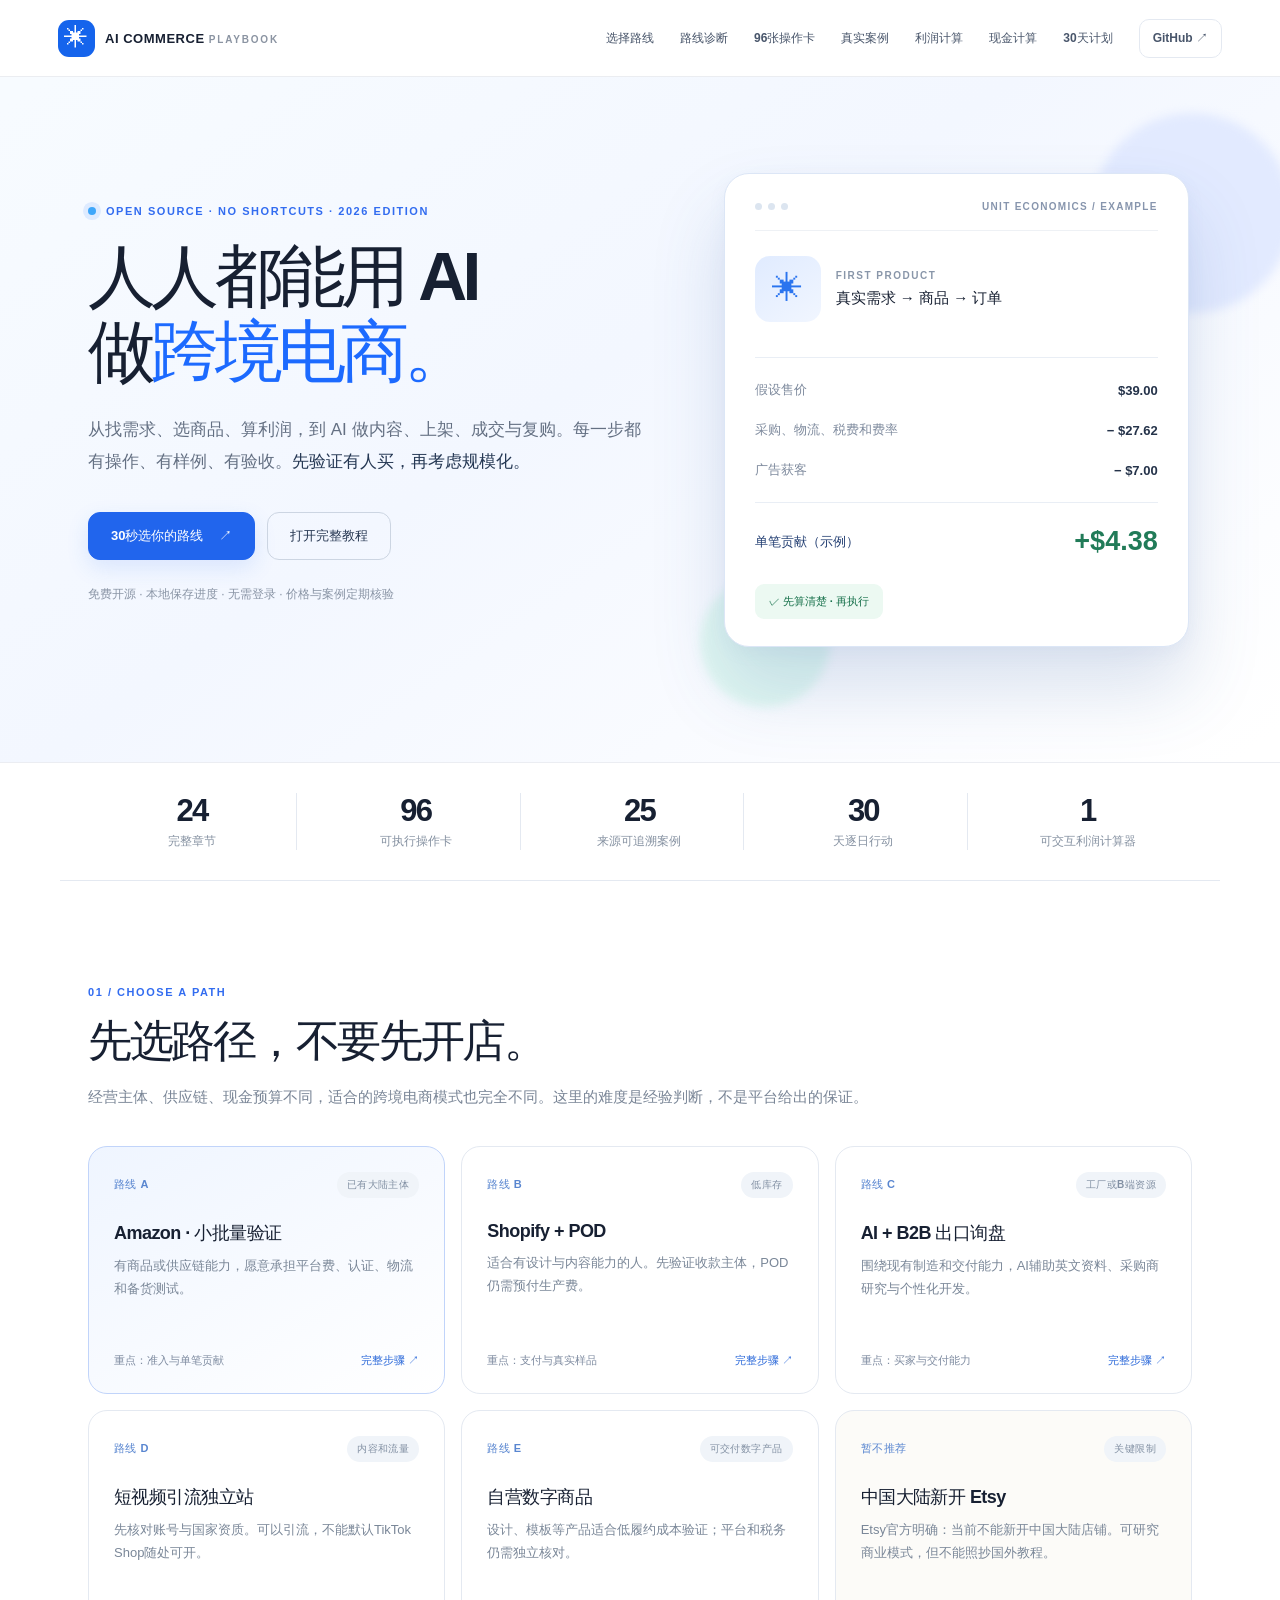
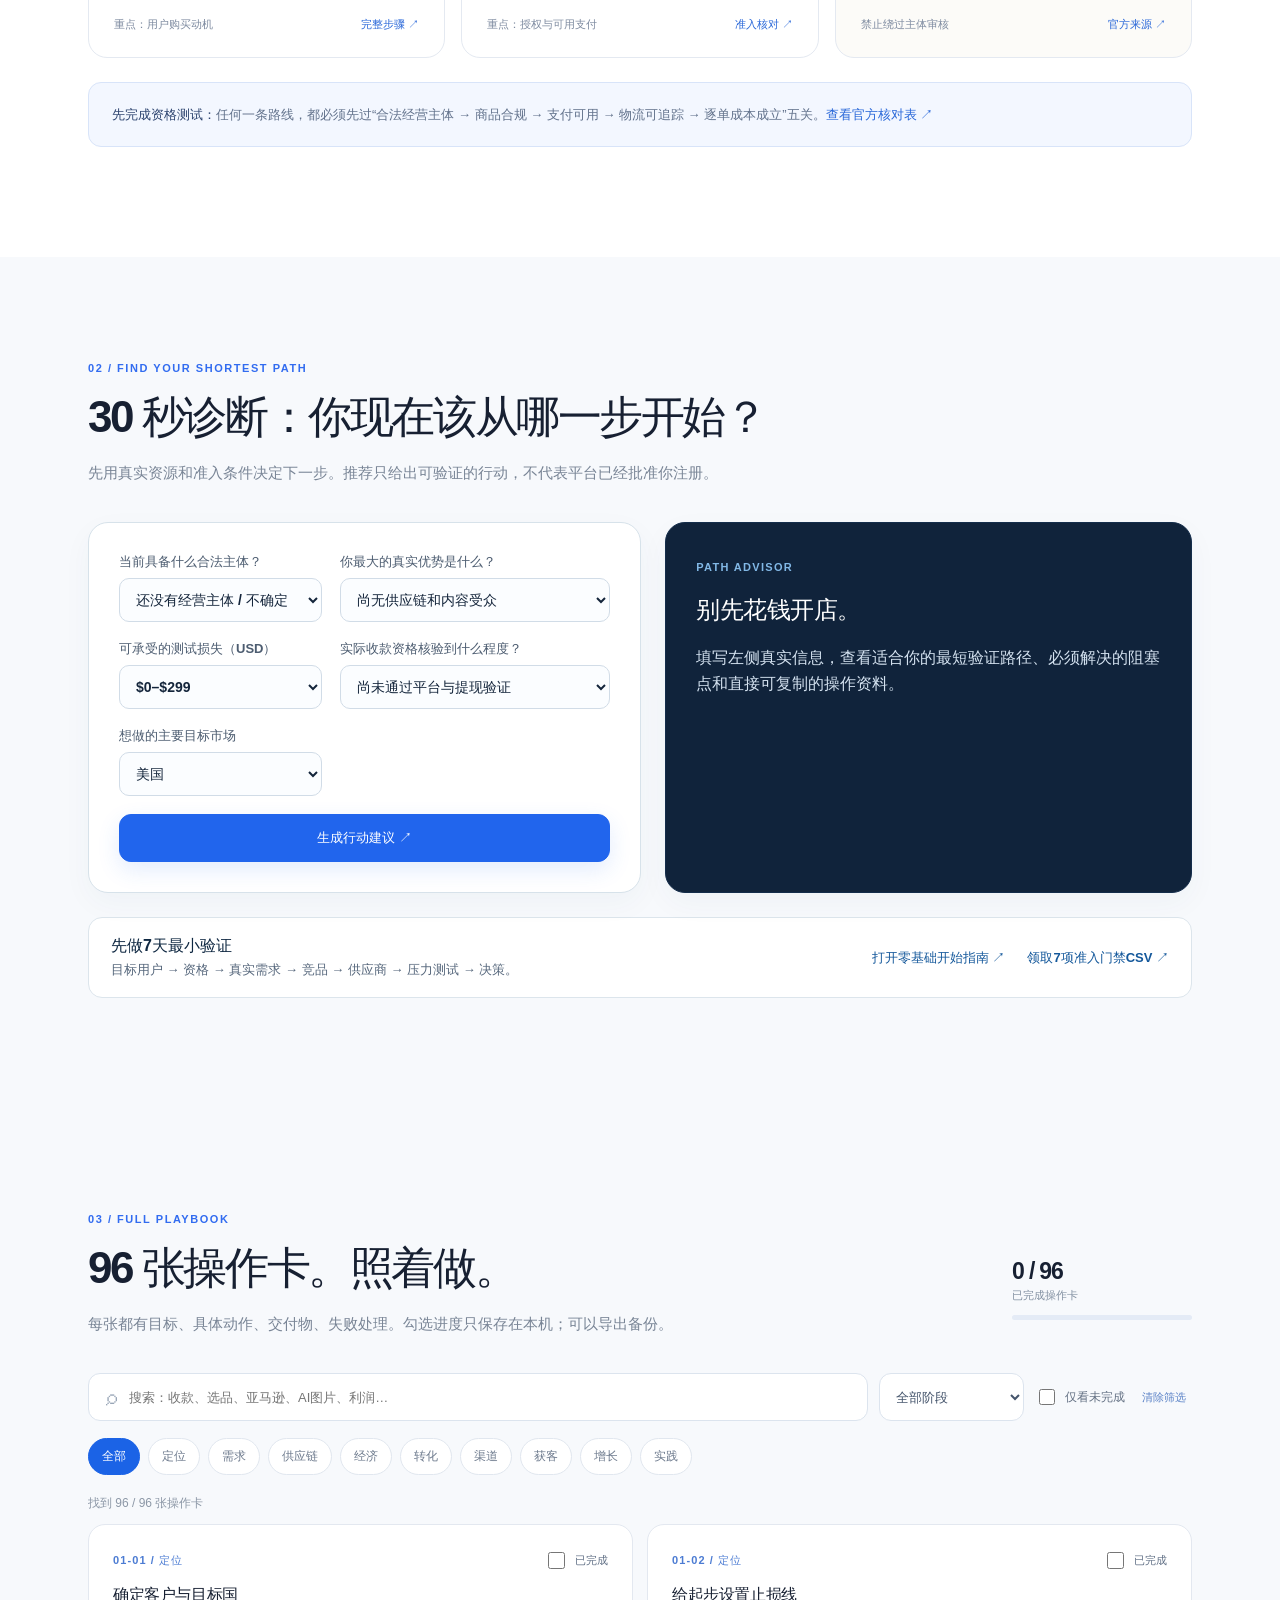
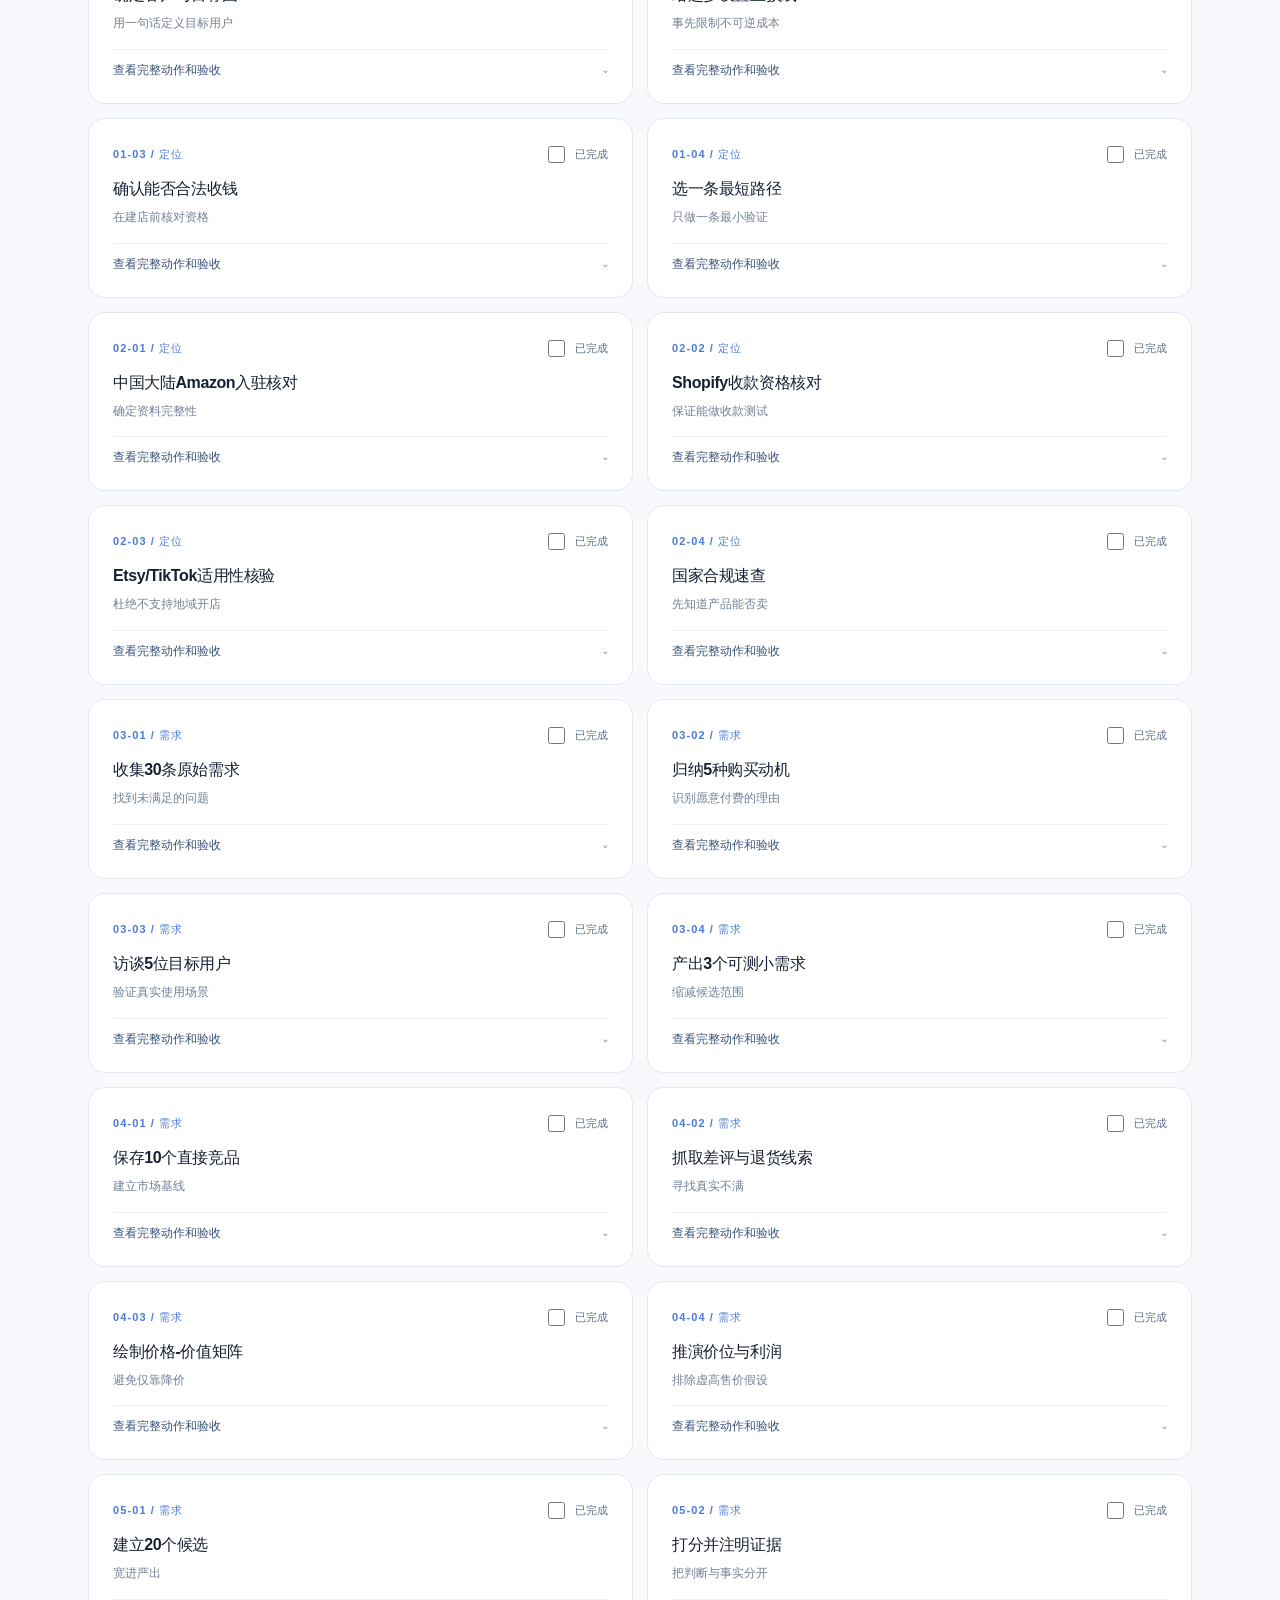
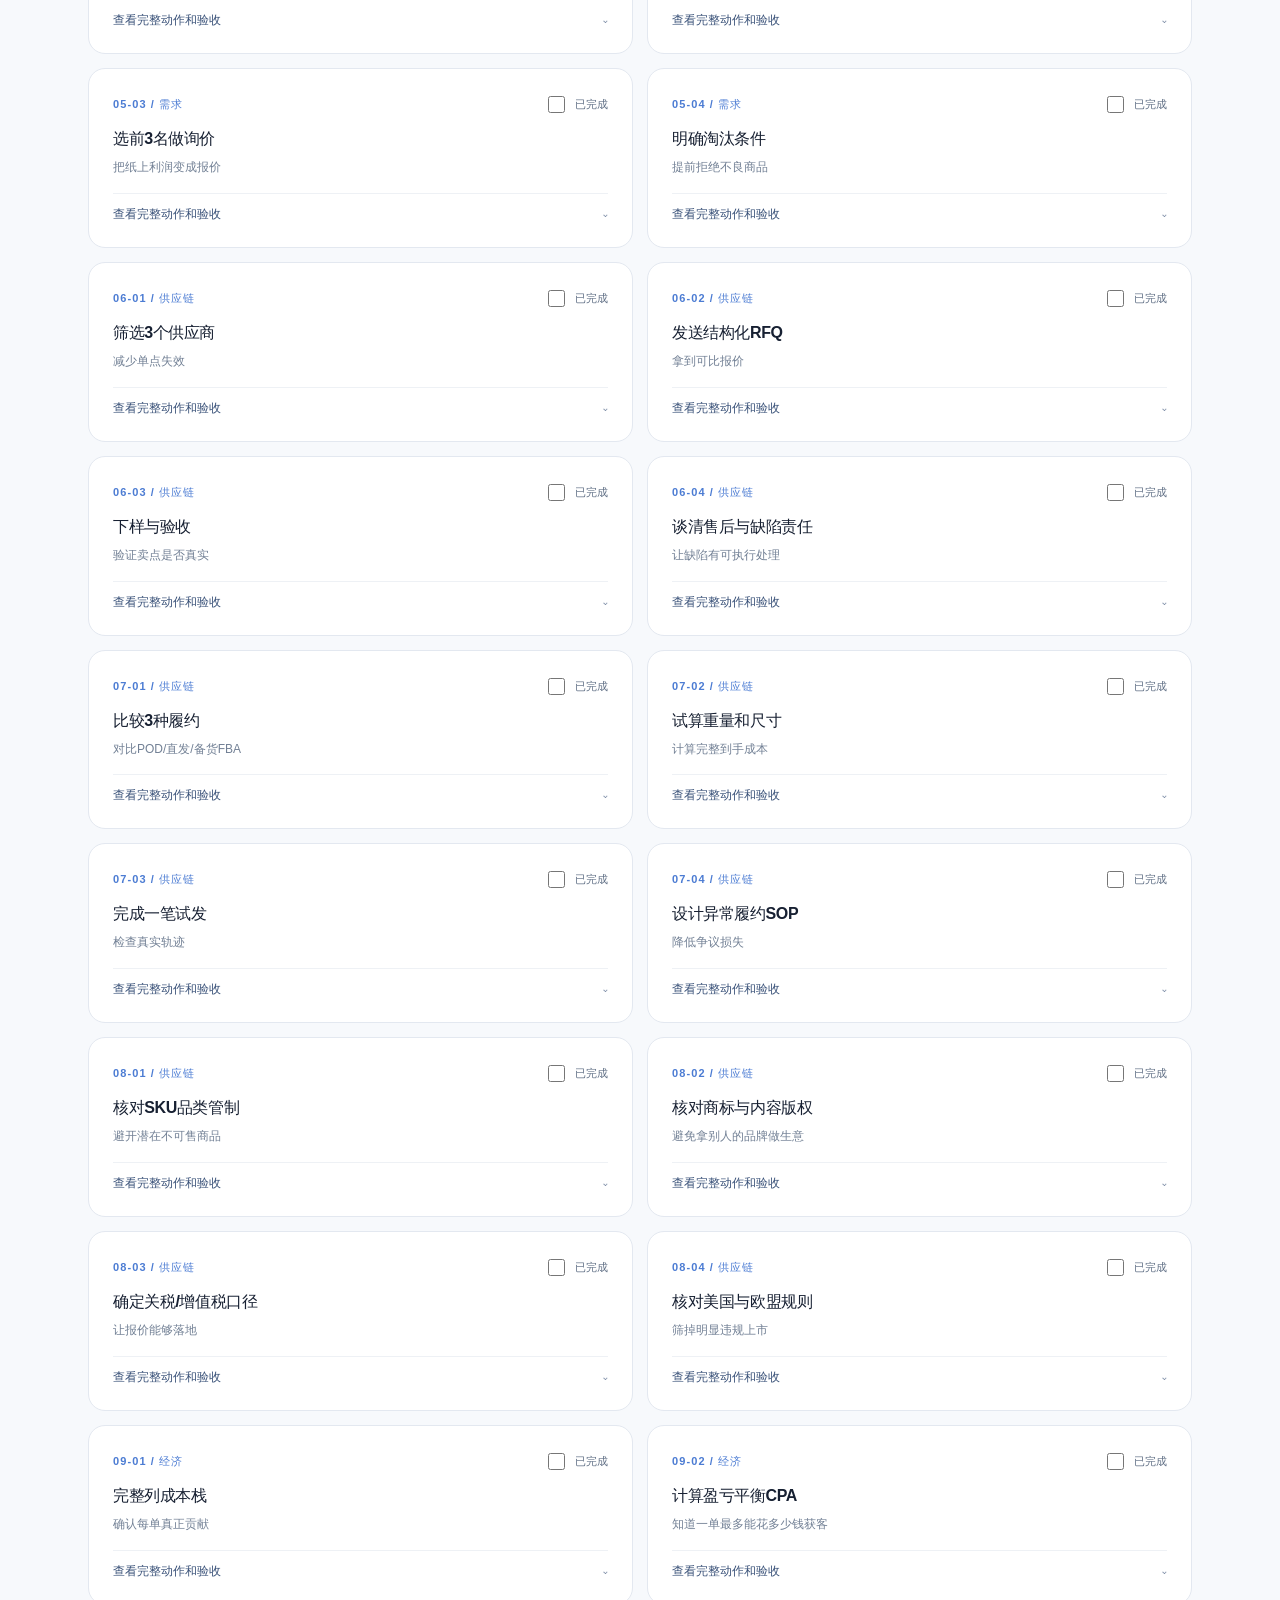
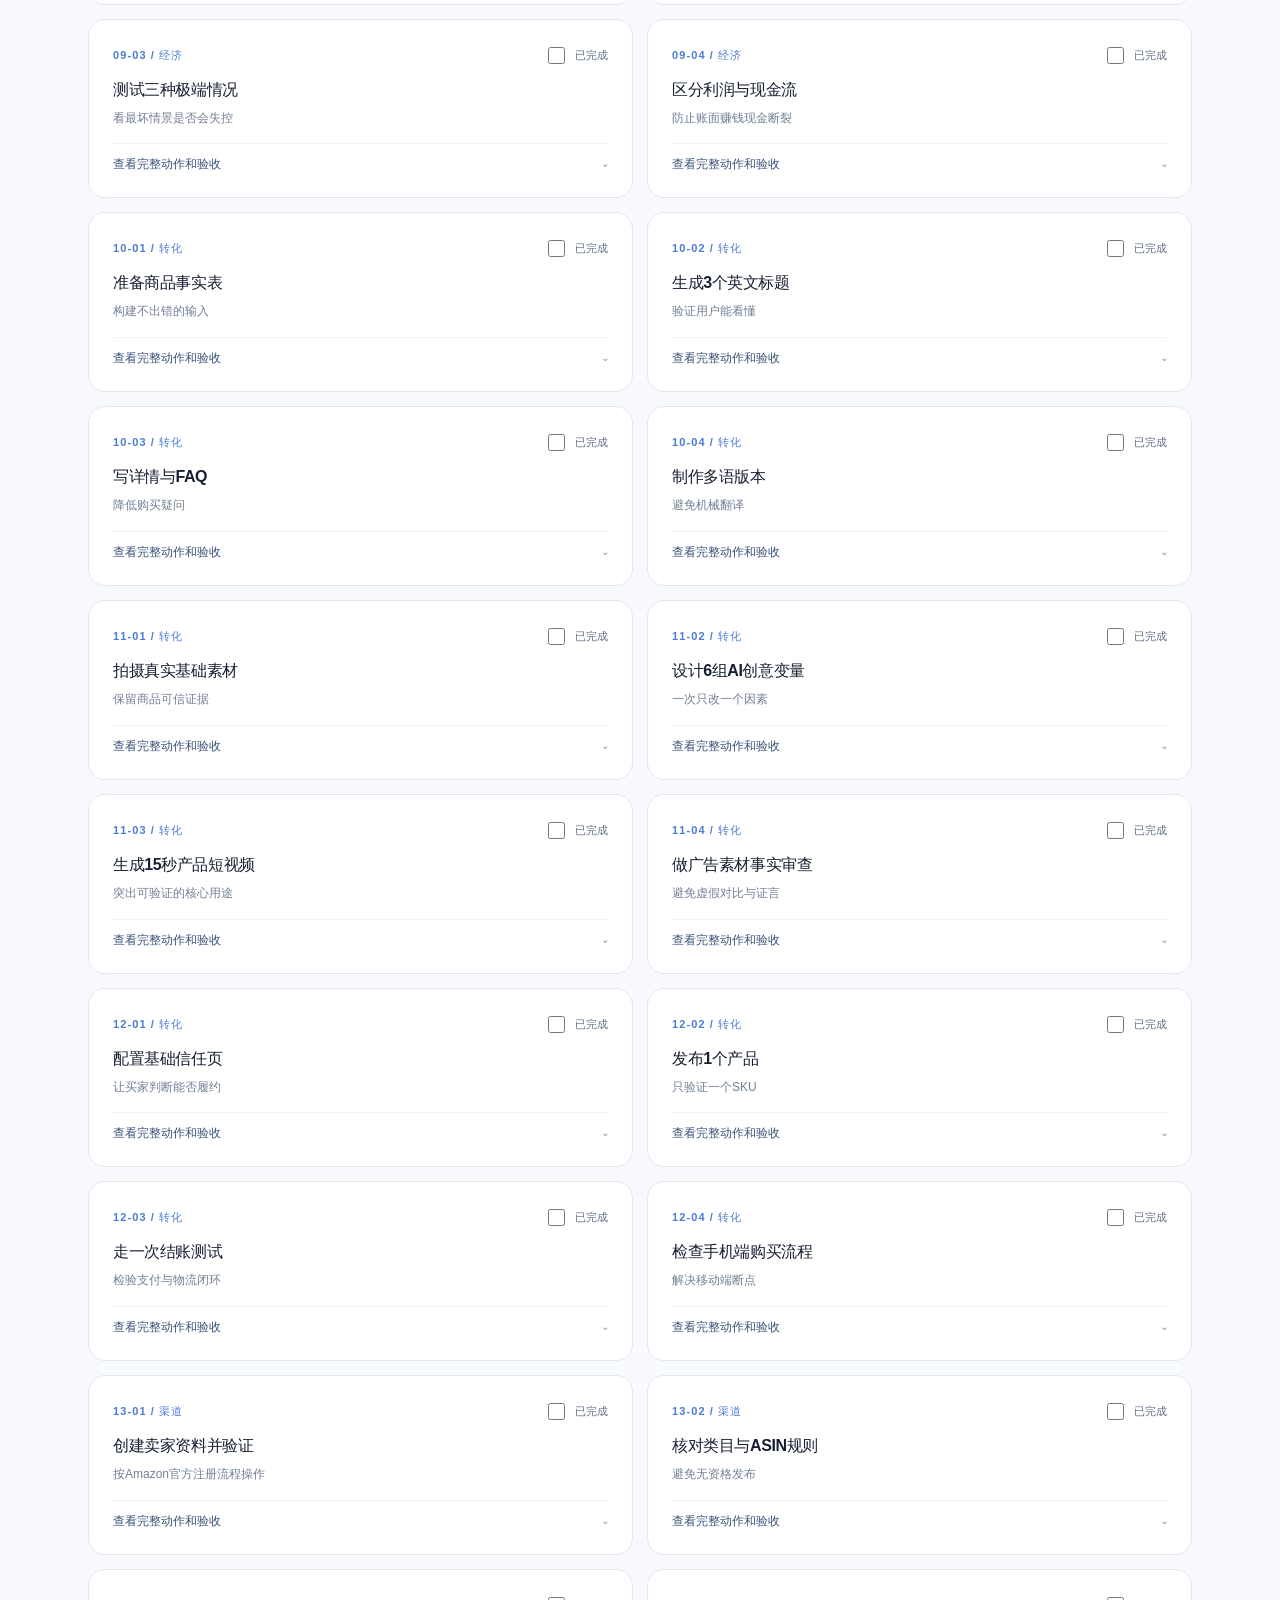
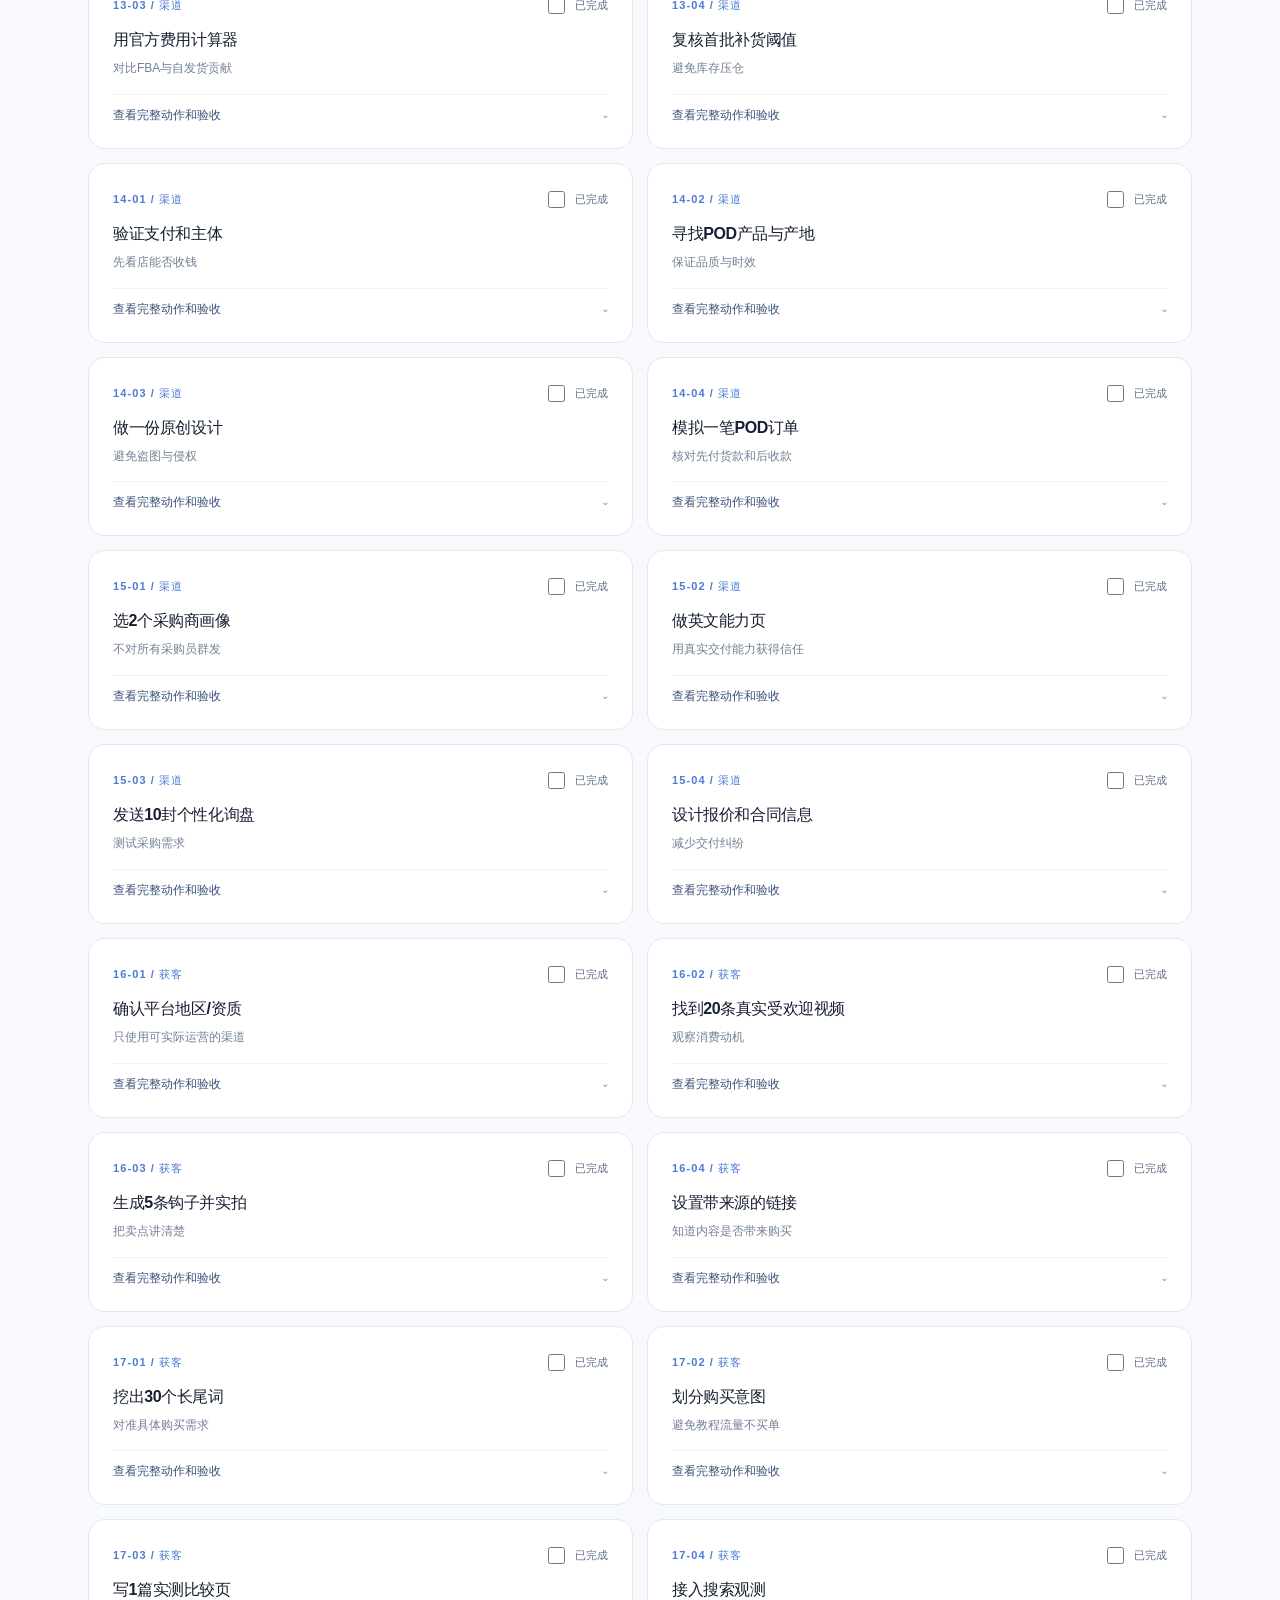
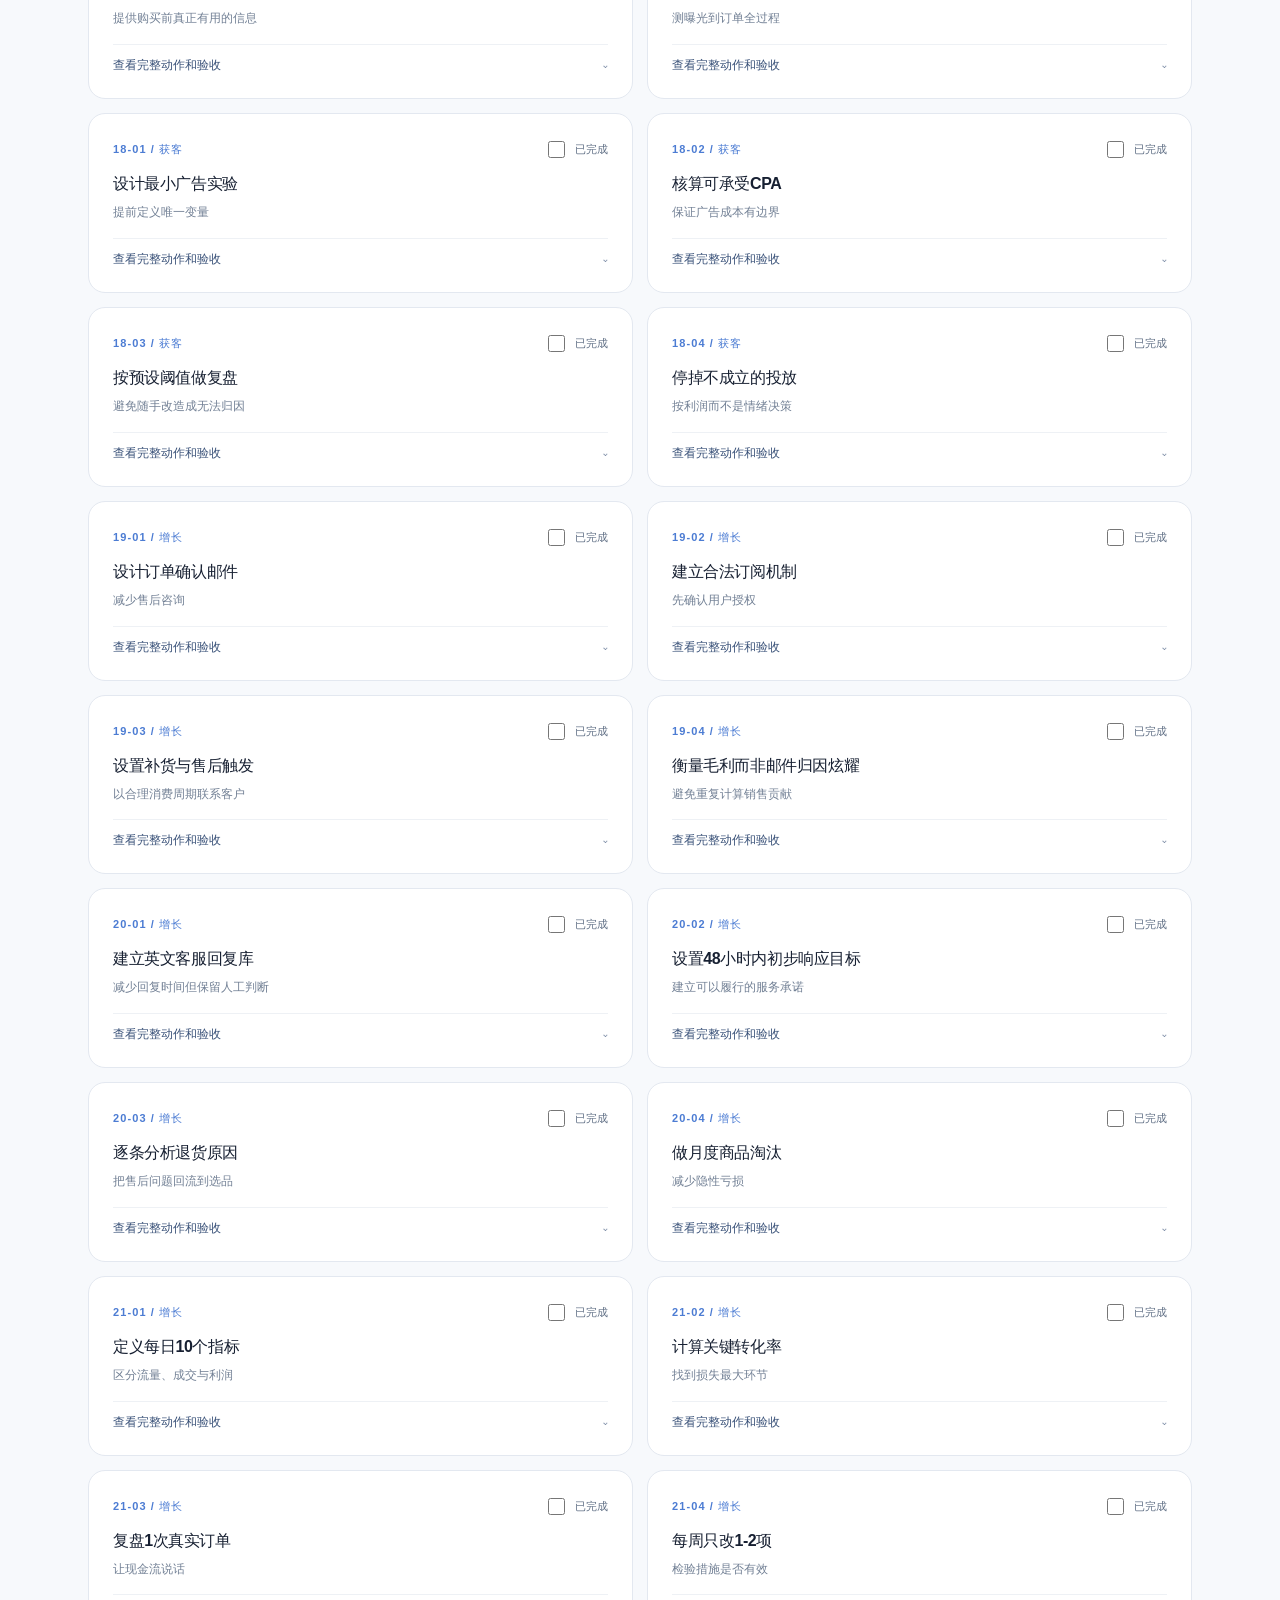
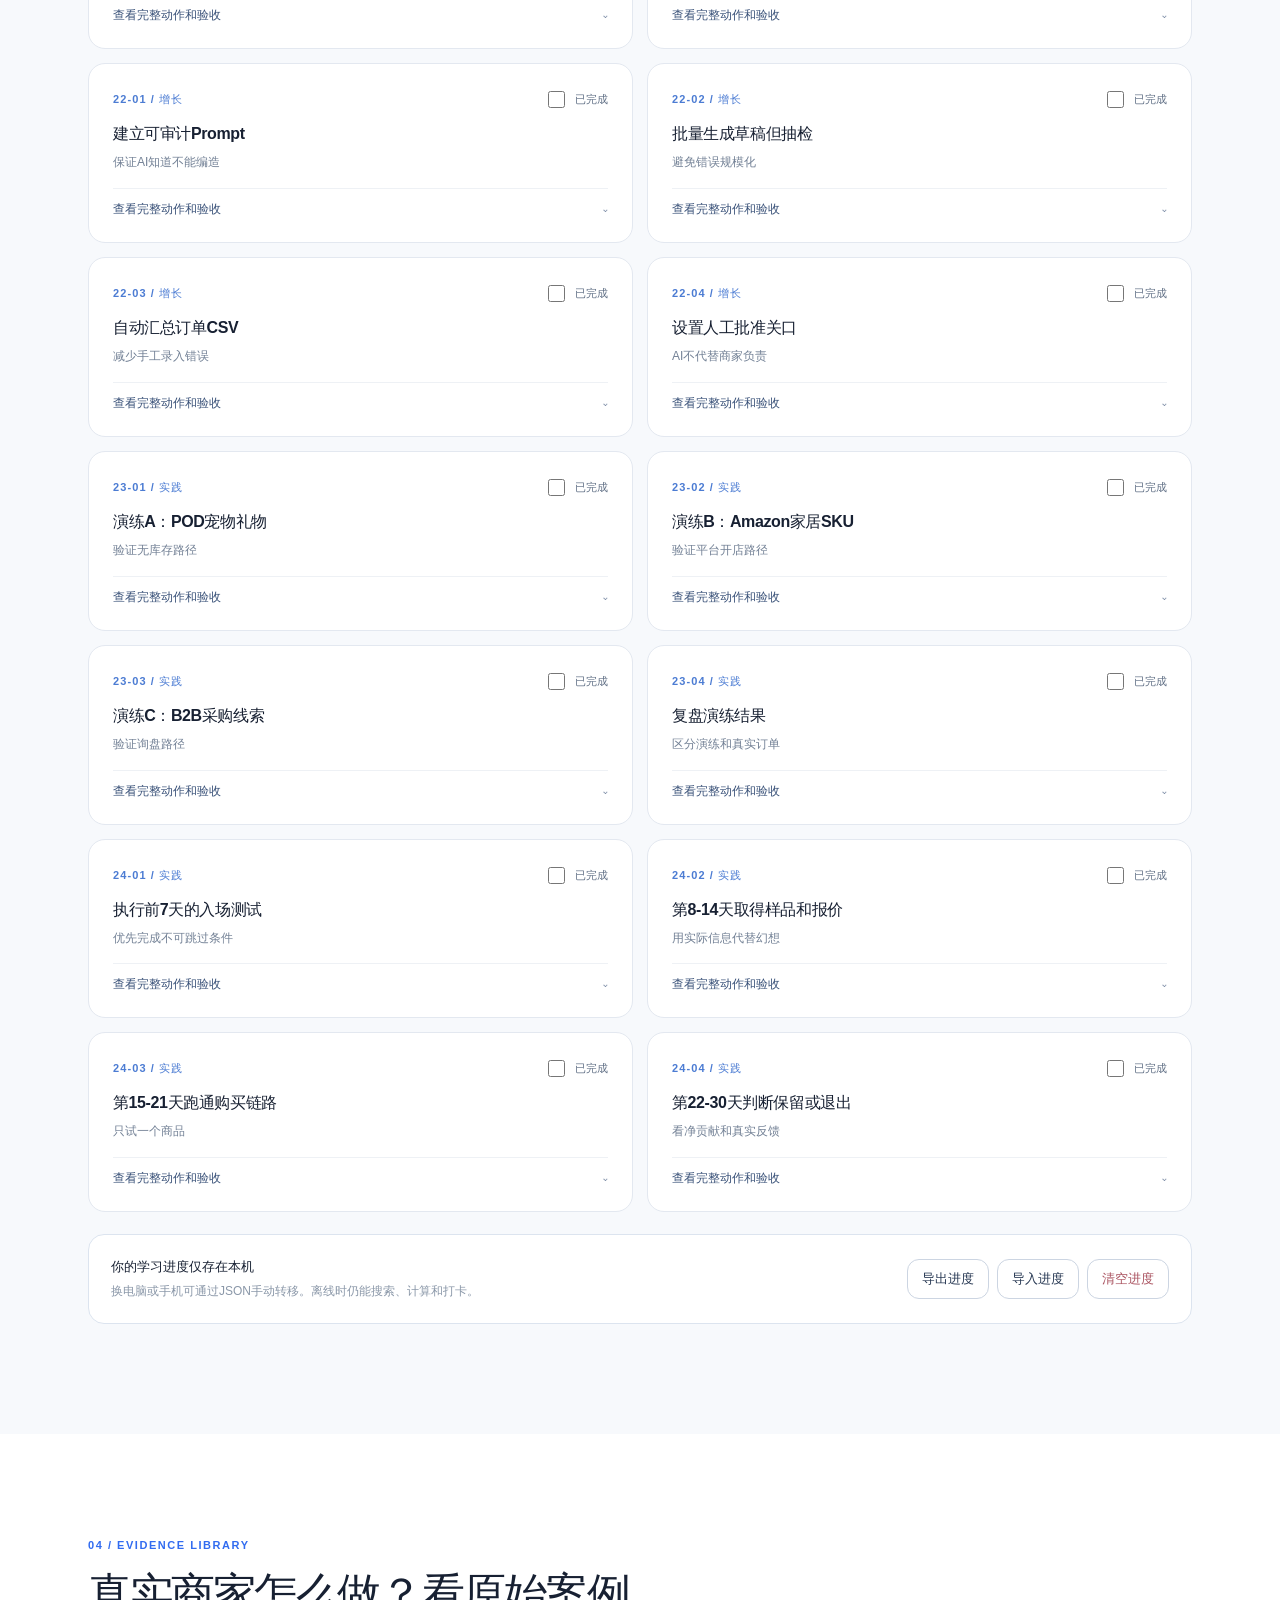
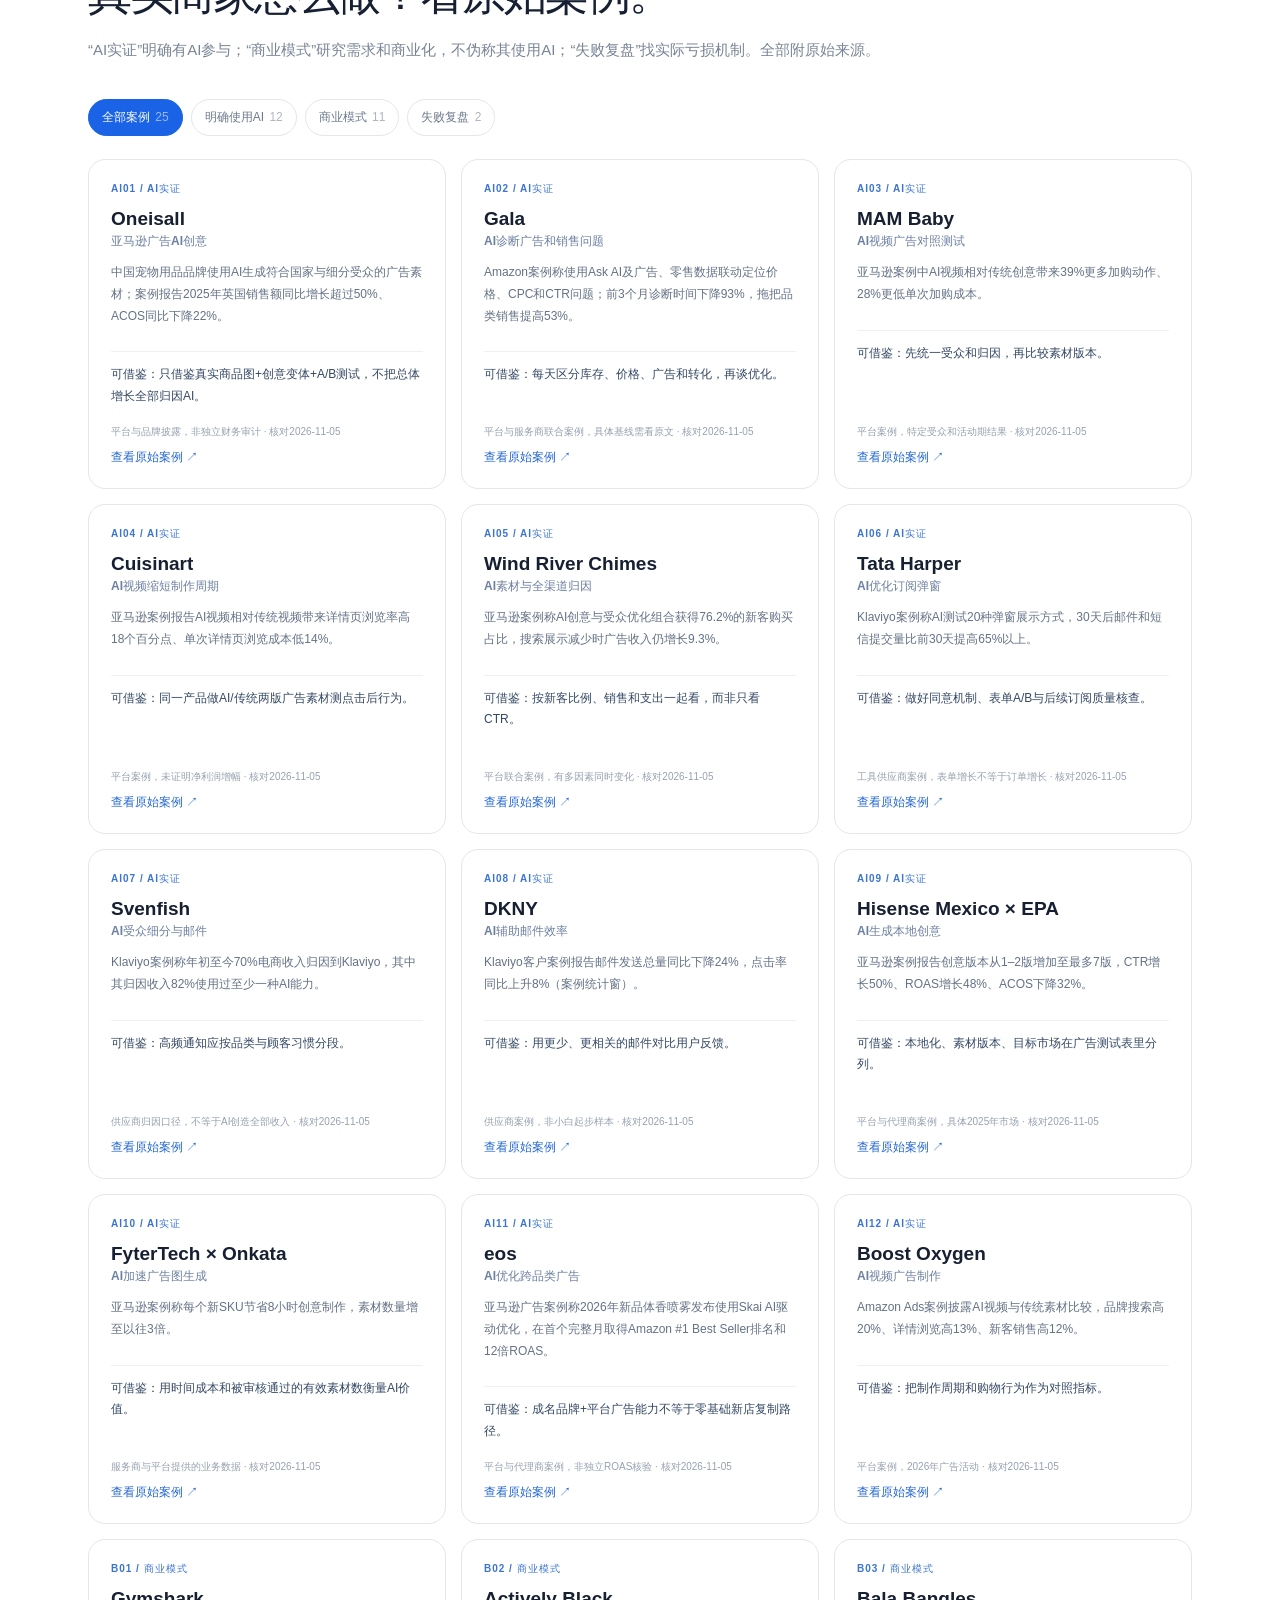
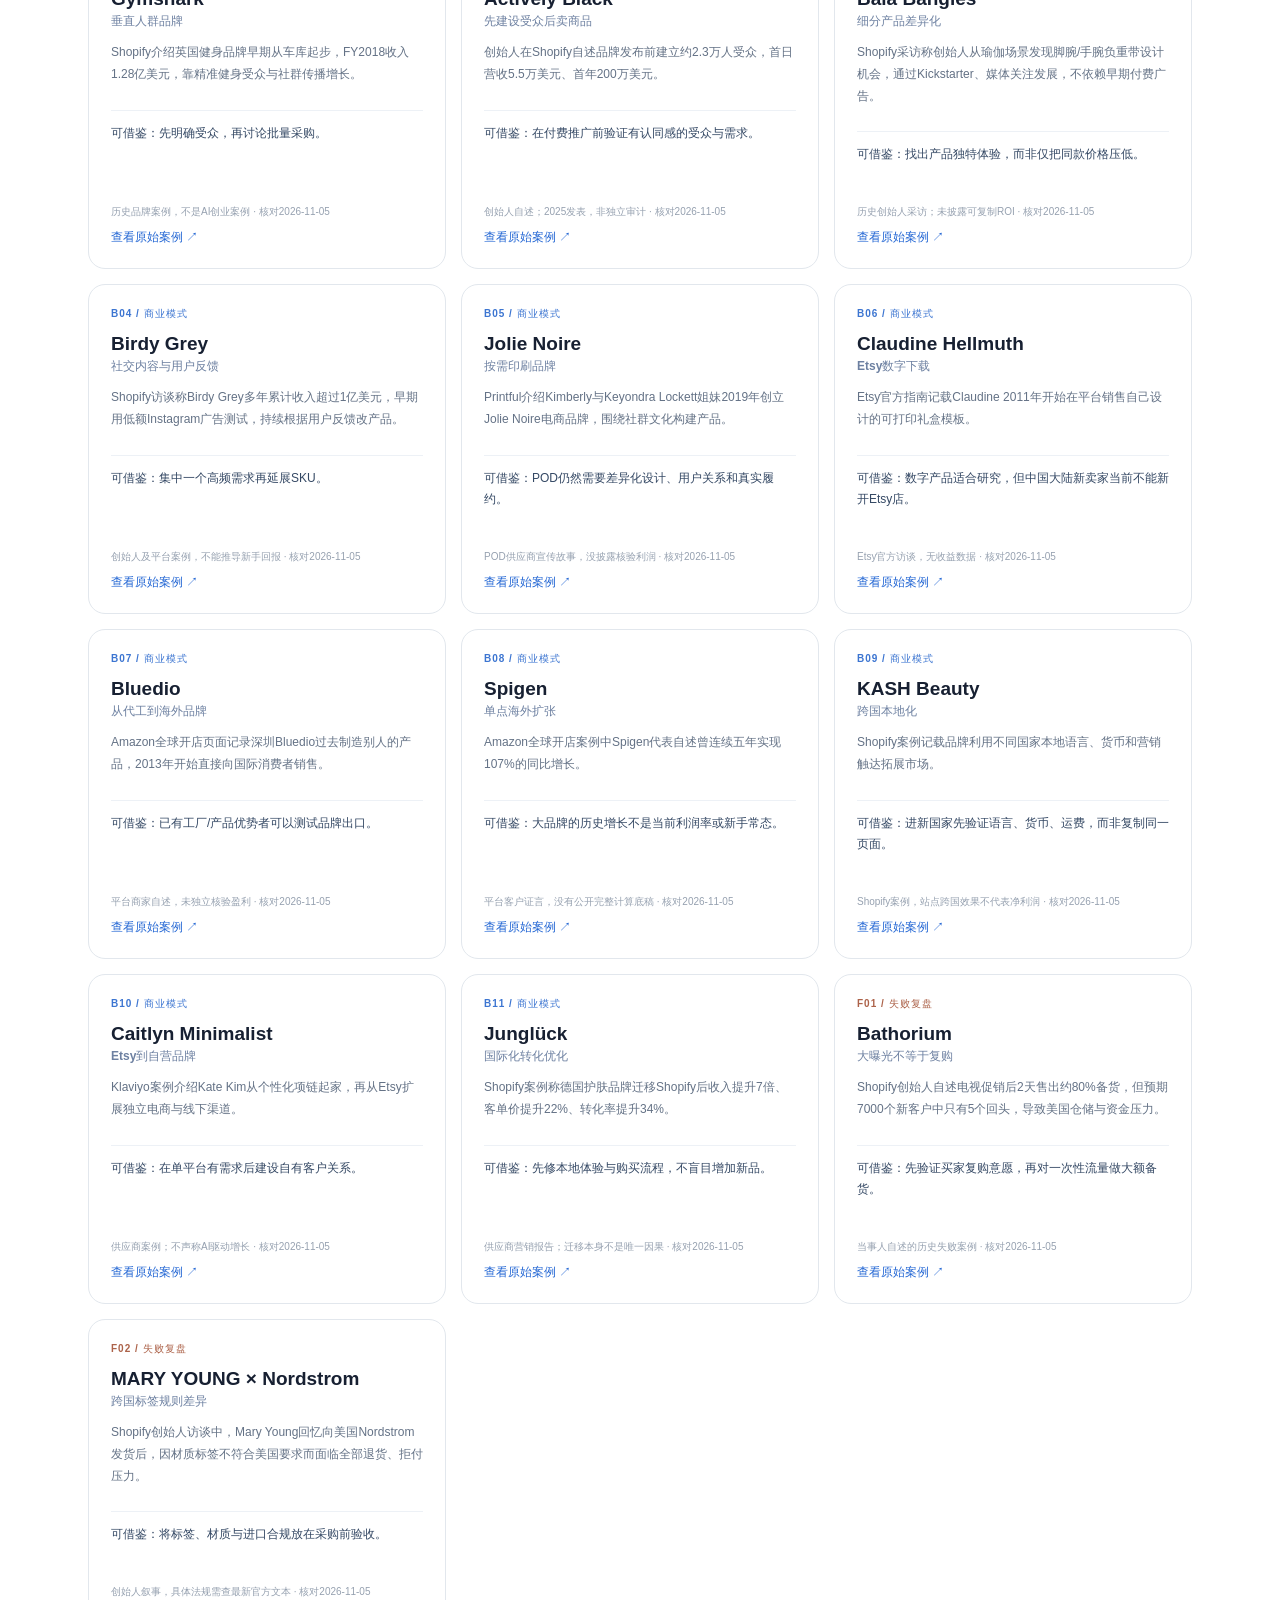
==== offline.html @ 447542d9 "docs: publish offline.html from v2 playbook" ====
<!doctype html>
<html lang="zh-CN"><head>
<meta charset="utf-8"><meta name="viewport" content="width=device-width, initial-scale=1"><meta name="theme-color" content="#f8fafb">
<title>离线版 · AI 跨境电商赚钱实战手册 · AI 酋长 Andy</title>
<meta name="description" content="AI 跨境电商从零开始：24章、96张操作卡、25个可追溯案例、30天计划、资格路线诊断、利润与现金压力测试、可复用文件的开源网站。免费开源，证据可追溯。">
<meta property="og:title" content="人人都能用 AI 做跨境电商｜开源实战手册"><meta property="og:description" content="不是空讲AI开店，是真实需求到第一笔可兑现利润的完整实战路径。">
<meta property="og:type" content="website"><meta property="og:image" content="https://raw.githubusercontent.com/AIPMAndy/ai-cross-border-ecommerce-playbook/main/assets/cover.png">
<link rel="icon" type="image/svg+xml" href="[data-uri]"><style>:root{font-family:Inter,ui-sans-serif,-apple-system,BlinkMacSystemFont,"SF Pro Display","PingFang SC","Microsoft Yahei",sans-serif;color:#172032;background:#fff;font-synthesis:none;scroll-behavior:smooth;--ink:#152237;--muted:#6d7788;--line:#e4e9f1;--brand:#2563eb;--blue:#1c6aff;--surface:#f5f7fa}*{box-sizing:border-box}body{margin:0;-webkit-font-smoothing:antialiased}a{color:inherit;text-decoration:none}button,input,select{font:inherit}button{cursor:pointer}.wrap{max-width:1160px;margin:auto;padding-left:28px;padding-right:28px}.skip{position:absolute;left:-999px;top:auto}.skip:focus{left:10px;top:10px;background:white;padding:10px;z-index:50}.topbar{position:sticky;top:0;z-index:100;background:rgba(255,255,255,.91);backdrop-filter:blur(22px);border-bottom:1px solid #ebedf1}.nav-inner{max-width:1220px;padding:0 28px;margin:auto;min-height:76px;display:flex;align-items:center;justify-content:space-between}.brand{font-size:13px;letter-spacing:.04em;font-weight:850;display:flex;gap:10px;align-items:center}.brand small{font-size:10px;color:#8b94a2;letter-spacing:.18em;font-weight:700}.brand-mark{background:#1564ec;color:white;width:37px;height:37px;display:grid;place-items:center;border-radius:11px;font-size:24px}.nav-links{display:flex;align-items:center;gap:26px;font-size:12px;color:#49566b;font-weight:650}.nav-links a:hover,.footer a:hover{color:var(--blue)}.repo-link{border:1px solid var(--line);padding:10px 13px;border-radius:10px}.mobile-menu{display:none;background:none;border:0;font-size:24px}.hero{background:linear-gradient(145deg,#f7fbff 2%,#f3f7ff 45%,#fff 98%);overflow:hidden;border-bottom:1px solid #ebedf2}.hero-inner{padding-top:96px;padding-bottom:115px;display:grid;grid-template-columns:1.1fr .9fr;align-items:center;gap:56px;min-height:600px}.eyebrow,.section-kicker{color:#326cf0;font-weight:800;letter-spacing:.14em;font-size:11px;text-transform:uppercase}.eyebrow{display:flex;gap:10px;align-items:center}.dot{background:#3fa7fa;border-radius:100%;width:8px;height:8px;display:inline-block;box-shadow:0 0 0 5px #deebff}.hero h1{font-size:clamp(46px,5.3vw,72px);line-height:1.11;margin:22px 0 24px;letter-spacing:-.07em;font-weight:850}.hero h1 span{color:var(--blue)}.hero-sub{font-size:17px;line-height:1.9;color:#647083;max-width:555px;margin:0}.hero-sub strong{color:#253854;font-weight:750}.hero-btns{display:flex;gap:12px;flex-wrap:wrap;margin-top:34px}.btn{display:inline-flex;justify-content:center;align-items:center;gap:16px;border-radius:12px;padding:14px 22px;font-size:13px;font-weight:750;transition:all .16s;outline-offset:3px}.btn:hover{transform:translateY(-1px)}.btn.primary{background:#2165ed;color:#fff;border:1px solid #2165ed;box-shadow:0 8px 22px #2f73ef22}.btn.outline{border:1px solid #ccd5e2;color:#263752;background:transparent}.btn.small{padding:10px 14px}.btn.text-only{border:0;color:#657386;background:transparent}.btn.danger{color:#aa5360}.hero-fine{color:#8994a5;font-size:12px;margin-top:26px}.hero-visual{position:relative;min-width:0}.visual-surface{position:relative;z-index:2;max-width:465px;margin:0 auto;background:#fff;border:1px solid #dce6f6;border-radius:25px;box-shadow:0 42px 72px #3f67a42d,0 6px 17px #7b9acc13;padding:27px 30px}.s-top{display:flex;align-items:center;gap:6px;border-bottom:1px solid #eef1f5;padding-bottom:18px}.s-dot{height:7px;width:7px;border-radius:100%;background:#dce5f0}.s-title{margin-left:auto;font-size:10px;color:#8795ad;letter-spacing:.13em;font-weight:800}.s-product{display:flex;gap:15px;align-items:center;padding:25px 0 23px}.mini-box{width:66px;height:66px;background:linear-gradient(145deg,#e0ebff,#f1f6ff);border-radius:15px;display:grid;place-items:center;color:#2a74ef;font-size:31px}.s-label{display:block;color:#8996a9;font-size:10px;letter-spacing:.15em;font-weight:800;margin-bottom:8px}.s-product strong{font-size:15px}.s-divider{height:1px;background:#e9eef5;margin:12px 0}.s-line{display:flex;justify-content:space-between;align-items:center;color:#7f8b9e;font-size:13px;padding:11px 0}.s-line b{color:#25334a;font-variant-numeric:tabular-nums}.s-line.total{font-weight:800;color:#213d71}.s-line.total b{font-size:27px;color:#217b58}.s-chip{display:table;margin-top:16px;background:#ecf9f2;color:#17714b;padding:10px 14px;font-weight:750;font-size:11px;border-radius:9px}.orb{position:absolute;border-radius:100%;filter:blur(5px)}.orb-a{width:200px;height:200px;background:#e2eaff;right:-100px;top:-60px}.orb-b{width:130px;height:130px;background:#e0f7f2;left:-20px;bottom:-60px}.stats{display:grid;grid-template-columns:repeat(5,1fr);gap:15px;padding-top:30px;padding-bottom:30px;border-bottom:1px solid var(--line)}.stats>div{display:flex;flex-direction:column;align-items:center;border-right:1px solid var(--line)}.stats>div:last-child{border-right:0}.stats strong{font-size:31px;letter-spacing:-.06em}.stats span{margin-top:4px;color:#8591a1;font-size:12px}.section{padding-top:105px;padding-bottom:110px;scroll-margin-top:80px}.section-grey{background:#f7f9fc}.section-heading{max-width:820px;margin:15px 0 36px}.section-heading h2,.faq h2,.resource-section h2{letter-spacing:-.055em;font-size:clamp(29px,3.7vw,44px);line-height:1.27;margin:0 0 14px}.section-heading p,.resource-section p{font-size:15px;line-height:1.8;color:#798596;margin:0}.section-heading.split{display:flex;justify-content:space-between;align-items:end;max-width:none;gap:36px}.section-heading.split>div:first-child{max-width:760px}.route-grid{display:grid;grid-template-columns:repeat(3,1fr);gap:16px}.route-card{background:#fff;border:1px solid var(--line);border-radius:19px;padding:25px;min-height:248px;display:flex;flex-direction:column;transition:border-color .15s,box-shadow .15s}.route-card:hover{border-color:#a9bfeb;box-shadow:0 10px 30px #64799c16}.route-card.chosen{background:linear-gradient(150deg,#eff5ff,#fff);border-color:#c1d4fa}.route-card.warning-route{background:#fcfbf8}.tagline{display:flex;justify-content:space-between;align-items:center;color:#5986d0;font-size:11px;font-weight:800;letter-spacing:.04em}.tag{border-radius:20px;background:#f0f4f9;color:#8290a3;padding:6px 10px;font-size:10px;font-weight:750}.route-card h3{font-size:18px;letter-spacing:-.03em;margin:23px 0 9px}.route-card p{font-size:13px;line-height:1.78;color:#7a8798;margin:0}.route-meta{font-size:11px;color:#7e8ba0;display:flex;justify-content:space-between;align-items:center;margin-top:auto;padding-top:26px;gap:8px}.route-meta a,.note-banner a{color:#2a68d9;font-weight:750}.note-banner{border:1px solid #d8e4f9;background:#f3f7ff;border-radius:13px;padding:20px 23px;font-size:13px;line-height:1.8;color:#62728c;margin-top:24px}.note-banner strong{color:#2b426e}.complete-box{min-width:180px;align-self:center}.complete-box strong{font-size:23px;font-variant-numeric:tabular-nums;display:block;letter-spacing:-.05em}.complete-box span{font-size:11px;color:#8290a1}.track{height:5px;border-radius:20px;background:#e4ebf6;overflow:hidden;margin-top:12px}.track i{display:block;width:0%;background:#2772f3;height:100%;border-radius:20px;transition:width .2s}.toolbar{display:flex;gap:11px;align-items:center;flex-wrap:wrap;margin:36px 0 17px}.search-field{height:48px;display:flex;align-items:center;gap:10px;border:1px solid #dce4ee;background:#fff;border-radius:12px;padding:0 17px;flex:1;min-width:280px;color:#99a6b7}.search-field span{font-size:22px}.search-field input{border:0;outline:0;flex:1;width:100%;font-size:13px;min-width:0;background:transparent;color:#25344a}.toolbar select{border:1px solid #dce4ee;background:white;border-radius:12px;height:48px;padding:0 12px;min-width:145px;color:#45556c;font-size:13px}.checkline{display:flex;align-items:center;gap:7px;font-size:12px;color:#637083;white-space:nowrap}.checkline input{accent-color:#2470eb;width:16px;height:16px}.tiny-button{border:0;background:transparent;color:#5981c6;font-size:11px}.stage-pills,.case-pills{display:flex;flex-wrap:wrap;gap:8px;margin-bottom:20px}.stage-pill,.case-pill{border:1px solid #e1e7ef;background:white;color:#6d7a8d;padding:9px 13px;border-radius:20px;font-size:12px}.stage-pill.active,.case-pill.active{background:#1b63e6;border-color:#1b63e6;color:#fff}.case-pill span{opacity:.55;padding-left:2px}.resultcount{font-size:12px;color:#8c97a6}.action-list{display:grid;grid-template-columns:repeat(2,minmax(0,1fr));gap:14px}.action-card{padding:24px;border-radius:17px;background:white;border:1px solid #e3e8f0;min-width:0}.action-header{display:flex;justify-content:space-between;align-items:center;gap:10px}.action-id{color:#4c7cd3;font-size:11px;font-weight:800;letter-spacing:.1em}.action-time{color:#8f9cae;font-size:10px}.action-card h3{font-size:16px;margin:13px 0 8px;letter-spacing:-.025em}.action-goal{font-size:12px;color:#728095;line-height:1.65;margin:0 0 15px}.action-card details{border-top:1px solid #eef1f5;padding:12px 0 0}.action-card summary{font-weight:750;color:#3a5279;font-size:12px;cursor:pointer;list-style:none}.action-card summary::after{content:'⌄';float:right}.action-card details[open] summary::after{content:'⌃'}.action-card ol{padding-left:20px;font-size:12px;color:#536279;line-height:1.85}.action-card .deliverable,.action-card .fallback{font-size:12px;color:#6c7b8d;line-height:1.7;margin:8px 0}.deliverable strong{color:#2068d2}.done-label{display:flex;gap:7px;align-items:center;color:#617086;font-size:11px;cursor:pointer}.done-label input{width:17px;height:17px;accent-color:#2773f3}.action-card.is-done{background:#fbfcff;border-color:#b8d2fa}.backup-panel{display:flex;gap:20px;align-items:center;justify-content:space-between;border:1px solid #dce4ef;background:white;border-radius:16px;margin-top:22px;padding:22px}.backup-panel strong{font-size:13px}.backup-panel p{color:#8a97a8;font-size:12px;line-height:1.6;margin:6px 0 0}.inline-status{font-size:11px;color:#b15f4b}.backup-actions{display:flex;gap:8px;flex-wrap:wrap}.filelabel{cursor:pointer}.empty{padding:30px;border-radius:16px;background:white;color:#8793a4}.case-pills{margin-bottom:23px}.case-grid{display:grid;grid-template-columns:repeat(3,minmax(0,1fr));gap:15px}.case-card{border:1px solid #e2e7ed;border-radius:17px;padding:22px;background:#fff;display:flex;flex-direction:column;min-height:330px}.case-tag{font-size:10px;letter-spacing:.1em;color:#3c75d1;font-weight:800}.case-tag.failure{color:#ac6249}.case-card h3{font-size:19px;margin:12px 0 3px}.case-theme{font-size:12px;color:#6d80a1;font-weight:700}.case-card p{font-size:12px;color:#647286;line-height:1.8}.case-card .takeaway{border-top:1px solid #edf1f6;padding-top:12px;color:#344864}.case-card .case-footer{margin-top:auto;display:flex;flex-direction:column;gap:10px}.case-card .case-footer small{font-size:10px;color:#96a1b0;line-height:1.5}.case-card a{font-size:12px;color:#2467d4;font-weight:750}.case-disclosure,.calc-note{font-size:11px;color:#919cac;line-height:1.8;margin-top:25px}.calculator-section{background:linear-gradient(145deg,#edf4ff,#f7fbff 55%,#eff4fc)}.calc-layout{display:grid;grid-template-columns:1.15fr .85fr;gap:18px}.calc-form,.calc-output{border-radius:19px;padding:28px;border:1px solid #d7e2f2;background:#fff}.form-head{display:flex;justify-content:space-between;align-items:center;gap:12px;margin-bottom:26px}.form-head h3{margin:0;font-size:18px}.form-head span{font-size:11px;color:#909caf}.input-grid{display:grid;grid-template-columns:repeat(2,minmax(0,1fr));gap:16px}.input-grid label{font-size:11px;color:#68788d;font-weight:700}.input-grid input{display:block;margin-top:8px;width:100%;padding:11px 13px;border:1px solid #d9e3ef;border-radius:10px;color:#1c304f;font-variant-numeric:tabular-nums;outline-color:#5d96fb}.calc-actions{display:flex;gap:10px;margin-top:23px}.calc-output{background:#14243e;color:#fff;border:1px solid #14243e;display:flex;flex-direction:column}.calc-label{font-size:10px;letter-spacing:.16em;color:#9cbbf6;font-weight:800}.calc-output>strong{font-size:clamp(43px,5vw,62px);margin-top:12px;font-variant-numeric:tabular-nums;letter-spacing:-.07em}.calc-output>strong.negative{color:#ffa9a2}.calc-output>p#netStatus{font-size:12px;color:#9ab0cc;margin:0 0 27px}.bigmetric{display:flex;justify-content:space-between;gap:18px;padding:15px 0;border-top:1px solid #2d425f;align-items:baseline}.bigmetric span{font-size:12px;color:#adbdd3}.bigmetric b{font-size:17px;font-variant-numeric:tabular-nums;white-space:nowrap}.mini-alert{background:#203858;padding:16px;border-radius:11px;color:#c8daf7;font-size:12px;line-height:1.75;margin-top:22px}.calc-output .calc-note{color:#8198b5;margin-top:auto;padding-top:20px}.day-grid{display:grid;grid-template-columns:repeat(3,minmax(0,1fr));gap:11px}.day-card{display:flex;gap:12px;align-items:flex-start;border:1px solid var(--line);border-radius:13px;padding:15px;background:white;min-height:97px}.day-card.checked{border-color:#bcd5fa;background:#f8fbff}.day-card input{margin-top:6px;width:17px;height:17px;accent-color:#2d74ee;flex-shrink:0}.day-card b{font-size:11px;color:#3c78d5}.day-card strong{display:block;font-size:12px;margin:6px 0}.day-card span{color:#8a96a7;font-size:11px;line-height:1.5}.plan-tools{display:flex;justify-content:space-between;margin-bottom:19px;align-items:center}.plan-tools a{font-size:12px;color:#2e6bd0}.note-banner.bottom{margin-top:26px}.resource-section{display:grid;grid-template-columns:.85fr 1.15fr;gap:65px;align-items:start}.resource-section h2{margin:13px 0 20px}.resource-grid{display:grid;grid-template-columns:1fr 1fr;gap:10px}.resource-grid a{display:flex;flex-direction:column;background:#fff;border:1px solid var(--line);border-radius:13px;padding:20px;min-height:113px;transition:box-shadow .15s}.resource-grid a:hover{box-shadow:0 10px 20px #9ab0cb17}.resource-grid strong{font-size:14px}.resource-grid span{color:#8c9aab;line-height:1.7;margin-top:11px;font-size:11px}.faq{padding-bottom:110px}.faq h2{margin:15px 0 35px}.faq details{border-bottom:1px solid #e4e9ef;padding:22px 0}.faq summary{cursor:pointer;font-size:15px;font-weight:700;list-style:none}.faq summary::after{content:'＋';float:right;color:#8d9aad}.faq details[open] summary::after{content:'－'}.faq details p{max-width:820px;color:#6d7b8e;line-height:1.8;font-size:13px}.footer{background:#10213b;color:#cad7eb}.footer-inner{padding-top:52px;padding-bottom:48px;display:flex;justify-content:space-between;gap:40px}.footer strong{font-size:14px;letter-spacing:.12em;color:white}.footer p{font-size:11px;color:#9baec9;line-height:2;margin:10px 0}.footer-right{text-align:right}@media(max-width:900px){.hero-inner{grid-template-columns:1fr;padding-top:78px;padding-bottom:80px}.hero-visual{max-width:520px;width:100%;margin:auto}.route-grid,.case-grid,.day-grid{grid-template-columns:repeat(2,minmax(0,1fr))}.calc-layout,.resource-section{grid-template-columns:1fr}.nav-links{gap:12px}}@media(max-width:620px){.wrap,.nav-inner{padding-left:18px;padding-right:18px}.nav-inner{min-height:63px}.mobile-menu{display:block}.nav-links{display:none;position:absolute;top:63px;left:0;right:0;background:#fff;flex-direction:column;padding:20px 18px;border-bottom:1px solid var(--line);align-items:stretch;gap:18px}.nav-links.open{display:flex}.hero-inner{padding-top:57px;padding-bottom:64px;gap:45px;min-height:auto}.hero h1{font-size:45px;letter-spacing:-.065em}.hero-sub{font-size:14px}.visual-surface{padding:20px 19px}.stats{grid-template-columns:repeat(5,1fr);gap:0}.stats strong{font-size:22px}.stats span{font-size:9px;text-align:center}.section{padding-top:69px;padding-bottom:75px}.route-grid,.action-list,.case-grid,.day-grid,.resource-grid{grid-template-columns:1fr}.route-card{min-height:200px}.section-heading.split{display:block}.complete-box{max-width:220px;margin-top:26px}.toolbar{align-items:stretch}.toolbar select{flex:1}.backup-panel,.footer-inner{flex-direction:column;align-items:flex-start}.input-grid{gap:12px}.calc-form,.calc-output{padding:18px}.input-grid input{font-size:14px;padding:11px 7px}.footer-right{text-align:left}.hero-btns .btn{width:100%}.eyebrow{font-size:9px;letter-spacing:.08em}.case-card{min-height:auto}.resource-section{gap:25px}}
@media(prefers-reduced-motion:reduce){*,*::before,*::after{transition:none!important;scroll-behavior:auto!important}}

.card-resource-link{display:inline-flex;margin-top:15px;color:#2466db;font-weight:750;font-size:12px;border:1px solid #cbdaf5;border-radius:10px;padding:10px 13px;background:#f5f9ff}.card-resource-link:hover{background:#ebf2ff}

/* V2 · interactive launch advisor, cash and adversarial stress test */
.advisor-layout,.cash-layout{display:grid;grid-template-columns:1.05fr 1fr;gap:24px;align-items:stretch}
.advisor-form,.advisor-result,.cash-result{border:1px solid #d7e2ea;background:#fff;border-radius:20px;padding:30px;box-shadow:0 10px 30px rgba(31,66,91,.04)}
.advisor-form{display:grid;grid-template-columns:1fr 1fr;gap:18px}
.advisor-form label{display:grid;gap:7px;font-size:13px;color:#4c5c70;font-weight:650}
.advisor-form select{padding:12px 12px;border-radius:10px;border:1px solid #d1dce7;background:#fbfdff;max-width:100%;font-size:14px;color:#14253b}
.advisor-form .advisor-submit{grid-column:1/-1;width:100%;justify-content:center;min-height:45px}
.advisor-result{background:#10233b;color:#f0f7ff;border-color:#142d4b;line-height:1.6}
.advisor-result h3{color:white;font-size:24px;letter-spacing:-.02em;margin:12px 0}
.advisor-result p{color:#d4e2f0;line-height:1.6}
.advisor-result ol,.advisor-result ul{padding-left:22px;margin:10px 0 14px}
.advisor-result li{padding:3px 0;color:#e6eef6}
.advisor-result a{display:inline-block;margin:12px 12px 0 0;color:#a6d6ff;text-decoration:underline;text-underline-offset:4px}
.advisor-overline{font-weight:700;font-size:11px;letter-spacing:.12em;color:#82b8e6}
.starter-strip{display:flex;align-items:center;gap:22px;border:1px solid #dce5ec;border-radius:14px;padding:18px 22px;margin-top:24px;flex-wrap:wrap;background:#fff}
.starter-strip div{flex:1;min-width:200px}.starter-strip b{color:#0e2741}.starter-strip p{font-size:13px;margin:4px 0 0;color:#56677c}.starter-strip a{white-space:nowrap;color:#14589b;font-size:13px;font-weight:700}
.stress-wrap{margin-top:20px;border-top:1px solid rgba(120,145,170,.3);padding-top:18px}.stress-wrap h4{font-size:15px;color:inherit;margin:0 0 4px}.stress-wrap p{font-size:12px;opacity:.8;margin:0 0 10px}
.stress-table{border-collapse:collapse;width:100%;font-size:13px}.stress-table td,.stress-table th{border-bottom:1px solid rgba(144,169,191,.2);padding:9px 5px;text-align:left}.stress-table td:last-child,.stress-table th:last-child{text-align:right;font-variant-numeric:tabular-nums}
.stress-loss{color:#f77e83!important;font-weight:800}.stress-ok{font-weight:700}.cash-layout{grid-template-columns:1.2fr 1fr}.cash-result{display:flex;flex-direction:column;justify-content:center;background:#f2f7fc}.cash-result strong{font-size:clamp(38px,5vw,62px);letter-spacing:-.055em;color:#0b3766}.cash-result p{color:#50677b;line-height:1.6}.cash-result a{font-weight:700;color:#13599d;margin-top:12px}
@media(max-width:860px){.advisor-layout,.cash-layout{grid-template-columns:1fr}.advisor-form{grid-template-columns:1fr 1fr}}
@media(max-width:540px){.advisor-form,.advisor-result,.cash-result{padding:18px;border-radius:14px}.advisor-form{grid-template-columns:1fr}.starter-strip{gap:10px;padding:16px}.starter-strip a{white-space:normal}.cash-result strong{font-size:46px}}
</style>
<script>window.PLAYBOOK_DATA = {"chapters":[{"id":"01","title":"确定真正的目标","stage":"定位","thesis":"跨境赚钱的最小单位是每单可兑现的现金贡献，不是店铺数量。","file":"chapters/01.md"},{"id":"02","title":"国别与平台资格","stage":"定位","thesis":"先看主体与平台准入，再谈流量。","file":"chapters/02.md"},{"id":"03","title":"寻找细分需求","stage":"需求","thesis":"不是看销量榜模仿爆品，而是找客户反复抱怨的痛点。","file":"chapters/03.md"},{"id":"04","title":"竞品拆解与价格带","stage":"需求","thesis":"竞争不是坏事；只有高竞争且无差异化才危险。","file":"chapters/04.md"},{"id":"05","title":"AI辅助选品评分","stage":"需求","thesis":"AI负责筛选候选，不负责虚构销量。","file":"chapters/05.md"},{"id":"06","title":"供应商开发与样品","stage":"供应链","thesis":"商品质量不是AI能替你承担的。","file":"chapters/06.md"},{"id":"07","title":"物流和履约选择","stage":"供应链","thesis":"跨境的真正承诺是货能按约定到手。","file":"chapters/07.md"},{"id":"08","title":"税费与商品合规","stage":"供应链","thesis":"收得到钱不代表能合法、可靠地交付。","file":"chapters/08.md"},{"id":"09","title":"财务模型与最低利润","stage":"经济","thesis":"没有算清净贡献前，不存在好卖的商品。","file":"chapters/09.md"},{"id":"10","title":"AI创建英文商品页","stage":"转化","thesis":"AI可以写第一稿，但产品事实必须来自样品。","file":"chapters/10.md"},{"id":"11","title":"AI图片与短视频","stage":"转化","thesis":"创意可以AI生成，商品实体不能被虚构成另一个东西。","file":"chapters/11.md"},{"id":"12","title":"店铺与首款上架","stage":"转化","thesis":"先让陌生人能理解商品，不追求一开始就把网站做漂亮。","file":"chapters/12.md"},{"id":"13","title":"Amazon上架和FBA/FBM","stage":"渠道","thesis":"平台生意更像履约与运营考试，不是搭站比赛。","file":"chapters/13.md"},{"id":"14","title":"Shopify与POD路径","stage":"渠道","thesis":"无库存不等于零现金风险。","file":"chapters/14.md"},{"id":"15","title":"B2B出口与批发","stage":"渠道","thesis":"成交一个稳定买家，有时比无差别投上千次广告更重要。","file":"chapters/15.md"},{"id":"16","title":"TikTok/短视频获客","stage":"获客","thesis":"短视频的任务是解释为什么买，不是把播放量当成交。","file":"chapters/16.md"},{"id":"17","title":"Google搜索与SEO","stage":"获客","thesis":"当用户已在搜索问题时，优质答案比泛流量值钱。","file":"chapters/17.md"},{"id":"18","title":"广告小额验证","stage":"获客","thesis":"投放是购买反馈，不是购买确定收入。","file":"chapters/18.md"},{"id":"19","title":"邮件和复购","stage":"增长","thesis":"只有先完成交付和客户同意，复购才值得讨论。","file":"chapters/19.md"},{"id":"20","title":"客服、退款与差评","stage":"增长","thesis":"差评本身是一份免费的产品研发报告。","file":"chapters/20.md"},{"id":"21","title":"数据看板与复盘","stage":"增长","thesis":"只追踪能改变决策的数字。","file":"chapters/21.md"},{"id":"22","title":"AI协作与自动化","stage":"增长","thesis":"先让AI处理重复文本，再让程序处理重复数据。","file":"chapters/22.md"},{"id":"23","title":"三条实战演练","stage":"实践","thesis":"案例必须能看见每一步，而不只是最终结果。","file":"chapters/23.md"},{"id":"24","title":"30天冲刺与持续迭代","stage":"实践","thesis":"30天的成果是跑通可核验的链路，不是保证赚到钱。","file":"chapters/24.md"}],"cards":[{"id":"01-01","chapter":"01","stage":"定位","title":"确定客户与目标国","goal":"用一句话定义目标用户","steps":["1. 打开决策模板，先填所在国家、合法主体、可承受损失与目标用户；不清楚的项目先留空。","2. 写下国家、细分人群、购买场景、目前替代方案","3. 只选一个组合","4. 将结果填写到「templates/go-no-go.md」或对应记录表，并按“1张目标用户卡与3条原始需求证据”逐项验收；每一条外部事实附原始网址/沟通记录，未知项保留待核查。"],"template":"templates/go-no-go.md","deep_dive":"START-HERE.md","deliverable":"1张目标用户卡与3条原始需求证据","when_stuck":"需求太泛则缩到一类具体使用场景","time_min":25,"priority":"必须","source_type":"可复现的操作建议（非平台政策）"},{"id":"01-02","chapter":"01","stage":"定位","title":"给起步设置止损线","goal":"事先限制不可逆成本","steps":["1. 打开决策模板，先填所在国家、合法主体、可承受损失与目标用户；不清楚的项目先留空。","2. 列出可损失总额、每周时数、预计首笔开支","3. 设定何时停止","4. 将结果填写到「templates/go-no-go.md」或对应记录表，并按“带金额和日期的止损卡”逐项验收；每一条外部事实附原始网址/沟通记录，未知项保留待核查。"],"template":"templates/go-no-go.md","deep_dive":"START-HERE.md","deliverable":"带金额和日期的止损卡","when_stuck":"现金不足先用免费的访谈与商品页草稿验证","time_min":25,"priority":"必须","source_type":"可复现的操作建议（非平台政策）"},{"id":"01-03","chapter":"01","stage":"定位","title":"确认能否合法收钱","goal":"在建店前核对资格","steps":["1. 打开决策模板，先填所在国家、合法主体、可承受损失与目标用户；不清楚的项目先留空。","2. 查看主体所在地、银行、收款服务支持国别、品类与结算周期","3. 保存官方截图","4. 将结果填写到「templates/go-no-go.md」或对应记录表，并按“支付资格矩阵+官方链接+核验日期”逐项验收；每一条外部事实附原始网址/沟通记录，未知项保留待核查。"],"template":"templates/go-no-go.md","deep_dive":"START-HERE.md","deliverable":"支付资格矩阵+官方链接+核验日期","when_stuck":"不符合资格就换合法平台或延后开店，不借身份冒用","time_min":40,"priority":"必须","source_type":"可复现的操作建议（非平台政策）"},{"id":"01-04","chapter":"01","stage":"定位","title":"选一条最短路径","goal":"只做一条最小验证","steps":["1. 打开决策模板，先填所在国家、合法主体、可承受损失与目标用户；不清楚的项目先留空。","2. 在Amazon、Shopify+POD、自有数字商品、B2B中评分","3. 写明退出条件","4. 将结果填写到「templates/go-no-go.md」或对应记录表，并按“路线选择单和首个成功事件定义”逐项验收；每一条外部事实附原始网址/沟通记录，未知项保留待核查。"],"template":"templates/go-no-go.md","deep_dive":"START-HERE.md","deliverable":"路线选择单和首个成功事件定义","when_stuck":"多个方向都好时选最容易拿到真实询盘的","time_min":25,"priority":"必须","source_type":"可复现的操作建议（非平台政策）"},{"id":"02-01","chapter":"02","stage":"定位","title":"中国大陆Amazon入驻核对","goal":"确定资料完整性","steps":["1. 打开官方规则索引，确认经营主体所在国家、目标销售国及拟选平台；按日期保存官方资格页。","2. 按Amazon中国卖家官方指南核对营业执照、法人身份证、可支付国际卡、收款银行与地址","3. 将结果填写到「research/sources.md」或对应记录表，并按“材料清单及缺口项”逐项验收；每一条外部事实附原始网址/沟通记录，未知项保留待核查。"],"template":"research/sources.md","deep_dive":"playbooks/01-eligibility.md","deliverable":"材料清单及缺口项","when_stuck":"验证失败先补材料，不购买来历不明卖家账号","time_min":25,"priority":"必须","source_type":"可复现的操作建议（非平台政策）"},{"id":"02-02","chapter":"02","stage":"定位","title":"Shopify收款资格核对","goal":"保证能做收款测试","steps":["1. 打开官方规则索引，确认经营主体所在国家、目标销售国及拟选平台；按日期保存官方资格页。","2. 查看Shopify Payments中国早期开放资格、第三方提供商与费用","3. 区分大陆/香港","4. 将结果填写到「research/sources.md」或对应记录表，并按“支付通道书面可用证据”逐项验收；每一条外部事实附原始网址/沟通记录，未知项保留待核查。"],"template":"research/sources.md","deep_dive":"playbooks/01-eligibility.md","deliverable":"支付通道书面可用证据","when_stuck":"无可用通道则不要买主题或投广告","time_min":25,"priority":"必须","source_type":"可复现的操作建议（非平台政策）"},{"id":"02-03","chapter":"02","stage":"定位","title":"Etsy/TikTok适用性核验","goal":"杜绝不支持地域开店","steps":["1. 打开官方规则索引，确认经营主体所在国家、目标销售国及拟选平台；按日期保存官方资格页。","2. Etsy核验中国大陆新店限制","3. TikTok Shop使用经营所在地官方入驻入口核验，不靠中介口径","4. 将结果填写到「research/sources.md」或对应记录表，并按“平台可/不可用记录与截图”逐项验收；每一条外部事实附原始网址/沟通记录，未知项保留待核查。"],"template":"research/sources.md","deep_dive":"playbooks/01-eligibility.md","deliverable":"平台可/不可用记录与截图","when_stuck":"不支持时选其他合规路径，禁止借壳注册","time_min":40,"priority":"必须","source_type":"可复现的操作建议（非平台政策）"},{"id":"02-04","chapter":"02","stage":"定位","title":"国家合规速查","goal":"先知道产品能否卖","steps":["1. 打开官方规则索引，确认经营主体所在国家、目标销售国及拟选平台；按日期保存官方资格页。","2. 选美国或欧盟一个市场，查品类销售/材质/标签/进口要求，记录需进一步确认事项","3. 将结果填写到「research/sources.md」或对应记录表，并按“一页国别-品类准入表”逐项验收；每一条外部事实附原始网址/沟通记录，未知项保留待核查。"],"template":"research/sources.md","deep_dive":"playbooks/01-eligibility.md","deliverable":"一页国别-品类准入表","when_stuck":"复杂监管品类（食品、儿童、医疗）先换低风险品类","time_min":25,"priority":"必须","source_type":"可复现的操作建议（非平台政策）"},{"id":"03-01","chapter":"03","stage":"需求","title":"收集30条原始需求","goal":"找到未满足的问题","steps":["1. 打开市场研究CSV，用真实公开评价与问答建立第一条需求记录，至少保留原文网址和日期。","2. 检索目标国家公开评论、论坛、店铺Q&A","3. 存原始链接、日期、摘要","4. 将结果填写到「templates/market-research.csv」或对应记录表，并按“30条带出处的用户问题”逐项验收；每一条外部事实附原始网址/沟通记录，未知项保留待核查。"],"template":"templates/market-research.csv","deep_dive":"playbooks/02-demand.md","deliverable":"30条带出处的用户问题","when_stuck":"无30条则扩大相邻场景，不写AI臆测评论","time_min":25,"priority":"必须","source_type":"可复现的操作建议（非平台政策）"},{"id":"03-02","chapter":"03","stage":"需求","title":"归纳5种购买动机","goal":"识别愿意付费的理由","steps":["1. 打开市场研究CSV，用真实公开评价与问答建立第一条需求记录，至少保留原文网址和日期。","2. 让AI归类便利、颜值、礼品、节省时间等主题，逐条人工核对","3. 将结果填写到「templates/market-research.csv」或对应记录表，并按“5类动机及代表原文”逐项验收；每一条外部事实附原始网址/沟通记录，未知项保留待核查。"],"template":"templates/market-research.csv","deep_dive":"playbooks/02-demand.md","deliverable":"5类动机及代表原文","when_stuck":"AI归纳不一致则回到原文手工标注","time_min":25,"priority":"必须","source_type":"可复现的操作建议（非平台政策）"},{"id":"03-03","chapter":"03","stage":"需求","title":"访谈5位目标用户","goal":"验证真实使用场景","steps":["1. 打开市场研究CSV，用真实公开评价与问答建立第一条需求记录，至少保留原文网址和日期。","2. 问上次购买或遇到问题的时间、解决方式、价格、为何放弃","3. 不问你会买吗","4. 将结果填写到「templates/market-research.csv」或对应记录表，并按“匿名访谈表5行”逐项验收；每一条外部事实附原始网址/沟通记录，未知项保留待核查。"],"template":"templates/market-research.csv","deep_dive":"playbooks/02-demand.md","deliverable":"匿名访谈表5行","when_stuck":"无法访谈先分析真实购买后评价","time_min":40,"priority":"必须","source_type":"可复现的操作建议（非平台政策）"},{"id":"03-04","chapter":"03","stage":"需求","title":"产出3个可测小需求","goal":"缩减候选范围","steps":["1. 打开市场研究CSV，用真实公开评价与问答建立第一条需求记录，至少保留原文网址和日期。","2. 每个候选写清人群、问题、现有方案不足、对应产品","3. 将结果填写到「templates/market-research.csv」或对应记录表，并按“三张机会卡”逐项验收；每一条外部事实附原始网址/沟通记录，未知项保留待核查。"],"template":"templates/market-research.csv","deep_dive":"playbooks/02-demand.md","deliverable":"三张机会卡","when_stuck":"需求表达模糊则把适用人群再缩窄","time_min":25,"priority":"必须","source_type":"可复现的操作建议（非平台政策）"},{"id":"04-01","chapter":"04","stage":"需求","title":"保存10个直接竞品","goal":"建立市场基线","steps":["1. 打开竞品表，选择同一国家、同类用途商品；只摘录网页实际能查到的售价与规格。","2. 记录同一国家同一需求的10个在售商品、售价、规格、配送承诺","3. 将结果填写到「templates/competitors.csv」或对应记录表，并按“竞品CSV 10行且有链接”逐项验收；每一条外部事实附原始网址/沟通记录，未知项保留待核查。"],"template":"templates/competitors.csv","deep_dive":"playbooks/02-demand.md","deliverable":"竞品CSV 10行且有链接","when_stuck":"搜不到同类产品，检查关键词翻译与当地表达","time_min":25,"priority":"必须","source_type":"可复现的操作建议（非平台政策）"},{"id":"04-02","chapter":"04","stage":"需求","title":"抓取差评与退货线索","goal":"寻找真实不满","steps":["1. 打开竞品表，选择同一国家、同类用途商品；只摘录网页实际能查到的售价与规格。","2. 记录至少20条一二星公开评论，标注质量、尺寸、包装、到货等","3. 将结果填写到「templates/competitors.csv」或对应记录表，并按“20条评论及分类统计”逐项验收；每一条外部事实附原始网址/沟通记录，未知项保留待核查。"],"template":"templates/competitors.csv","deep_dive":"playbooks/02-demand.md","deliverable":"20条评论及分类统计","when_stuck":"无可见差评时不猜测，换可观察的竞品","time_min":25,"priority":"必须","source_type":"可复现的操作建议（非平台政策）"},{"id":"04-03","chapter":"04","stage":"需求","title":"绘制价格-价值矩阵","goal":"避免仅靠降价","steps":["1. 打开竞品表，选择同一国家、同类用途商品；只摘录网页实际能查到的售价与规格。","2. 按售价与最能解决的痛点画四象限，标出拟进入的位置","3. 将结果填写到「templates/competitors.csv」或对应记录表，并按“竞争定位图或表”逐项验收；每一条外部事实附原始网址/沟通记录，未知项保留待核查。"],"template":"templates/competitors.csv","deep_dive":"playbooks/02-demand.md","deliverable":"竞争定位图或表","when_stuck":"无明显差异不启动采购","time_min":40,"priority":"必须","source_type":"可复现的操作建议（非平台政策）"},{"id":"04-04","chapter":"04","stage":"需求","title":"推演价位与利润","goal":"排除虚高售价假设","steps":["1. 打开竞品表，选择同一国家、同类用途商品；只摘录网页实际能查到的售价与规格。","2. 按同类商品实际售价取保守、中性、乐观三档并做成本试算","3. 将结果填写到「templates/competitors.csv」或对应记录表，并按“三档价格假设+报价来源”逐项验收；每一条外部事实附原始网址/沟通记录，未知项保留待核查。"],"template":"templates/competitors.csv","deep_dive":"playbooks/02-demand.md","deliverable":"三档价格假设+报价来源","when_stuck":"利润为负先换规格/渠道，不盲目提价","time_min":25,"priority":"必须","source_type":"可复现的操作建议（非平台政策）"},{"id":"05-01","chapter":"05","stage":"需求","title":"建立20个候选","goal":"宽进严出","steps":["1. 拿第3至4章的需求和竞品表做输入，不用AI凭空填写销量或需求。","2. 从公开搜索、需求卡与供应链能力列20个候选，去除侵权和高监管品类","3. 将结果填写到「templates/market-research.csv」或对应记录表，并按“候选商品表20行”逐项验收；每一条外部事实附原始网址/沟通记录，未知项保留待核查。"],"template":"templates/market-research.csv","deep_dive":"playbooks/03-sku-score.md","deliverable":"候选商品表20行","when_stuck":"缺素材就从目标用户同一场景扩展","time_min":25,"priority":"必须","source_type":"可复现的操作建议（非平台政策）"},{"id":"05-02","chapter":"05","stage":"需求","title":"打分并注明证据","goal":"把判断与事实分开","steps":["1. 拿第3至4章的需求和竞品表做输入，不用AI凭空填写销量或需求。","2. 按需求证据/差异化/毛利/物流/合规/竞争6维打分","3. 注明不确定值","4. 将结果填写到「templates/market-research.csv」或对应记录表，并按“带证据列的评分表”逐项验收；每一条外部事实附原始网址/沟通记录，未知项保留待核查。"],"template":"templates/market-research.csv","deep_dive":"playbooks/03-sku-score.md","deliverable":"带证据列的评分表","when_stuck":"证据缺失记未知，不自动填高分","time_min":25,"priority":"必须","source_type":"可复现的操作建议（非平台政策）"},{"id":"05-03","chapter":"05","stage":"需求","title":"选前3名做询价","goal":"把纸上利润变成报价","steps":["1. 拿第3至4章的需求和竞品表做输入，不用AI凭空填写销量或需求。","2. 每个候选找至少两家独立供应商，拿样品价与物流约束","3. 将结果填写到「templates/market-research.csv」或对应记录表，并按“6份可追溯报价或沟通记录”逐项验收；每一条外部事实附原始网址/沟通记录，未知项保留待核查。"],"template":"templates/market-research.csv","deep_dive":"playbooks/03-sku-score.md","deliverable":"6份可追溯报价或沟通记录","when_stuck":"找不到供应商就降低优先级","time_min":40,"priority":"必须","source_type":"可复现的操作建议（非平台政策）"},{"id":"05-04","chapter":"05","stage":"需求","title":"明确淘汰条件","goal":"提前拒绝不良商品","steps":["1. 拿第3至4章的需求和竞品表做输入，不用AI凭空填写销量或需求。","2. 规定交付周期、单笔贡献、售后复杂性、采购起订量上限","3. 将结果填写到「templates/market-research.csv」或对应记录表，并按“选品Go/No-Go决定”逐项验收；每一条外部事实附原始网址/沟通记录，未知项保留待核查。"],"template":"templates/market-research.csv","deep_dive":"playbooks/03-sku-score.md","deliverable":"选品Go/No-Go决定","when_stuck":"没拿到总成本不允许进入上架步骤","time_min":25,"priority":"必须","source_type":"可复现的操作建议（非平台政策）"},{"id":"06-01","chapter":"06","stage":"供应链","title":"筛选3个供应商","goal":"减少单点失效","steps":["1. 打开供应商对比表，固定同一材料、尺寸、数量、目的国和贸易条款，防止报价不可比。","2. 询问营业资质、交期、MOQ、材料规格、交付历史、验厂资料","3. 将结果填写到「templates/suppliers.csv」或对应记录表，并按“供应商对比表”逐项验收；每一条外部事实附原始网址/沟通记录，未知项保留待核查。"],"template":"templates/suppliers.csv","deep_dive":"playbooks/04-suppliers.md","deliverable":"供应商对比表","when_stuck":"单一供应商时降低投入并预备替代品","time_min":25,"priority":"必须","source_type":"可复现的操作建议（非平台政策）"},{"id":"06-02","chapter":"06","stage":"供应链","title":"发送结构化RFQ","goal":"拿到可比报价","steps":["1. 打开供应商对比表，固定同一材料、尺寸、数量、目的国和贸易条款，防止报价不可比。","2. 同规格同时询问1/10/100件单价、包装、运费、税费承担与交期","3. 将结果填写到「templates/suppliers.csv」或对应记录表，并按“至少2份同口径报价”逐项验收；每一条外部事实附原始网址/沟通记录，未知项保留待核查。"],"template":"templates/suppliers.csv","deep_dive":"playbooks/04-suppliers.md","deliverable":"至少2份同口径报价","when_stuck":"报价条件不一致要求重报价","time_min":25,"priority":"必须","source_type":"可复现的操作建议（非平台政策）"},{"id":"06-03","chapter":"06","stage":"供应链","title":"下样与验收","goal":"验证卖点是否真实","steps":["1. 打开供应商对比表，固定同一材料、尺寸、数量、目的国和贸易条款，防止报价不可比。","2. 实物检查尺寸、颜色、气味、包装、耐用性，拍真实照片与记录","3. 将结果填写到「templates/suppliers.csv」或对应记录表，并按“样品测试报告和真实素材”逐项验收；每一条外部事实附原始网址/沟通记录，未知项保留待核查。"],"template":"templates/suppliers.csv","deep_dive":"playbooks/04-suppliers.md","deliverable":"样品测试报告和真实素材","when_stuck":"样品不达标则淘汰，不用AI修图掩盖缺陷","time_min":40,"priority":"必须","source_type":"可复现的操作建议（非平台政策）"},{"id":"06-04","chapter":"06","stage":"供应链","title":"谈清售后与缺陷责任","goal":"让缺陷有可执行处理","steps":["1. 打开供应商对比表，固定同一材料、尺寸、数量、目的国和贸易条款，防止报价不可比。","2. 书面明确少发、破损、迟发、退款/补发、凭证与处理时限","3. 将结果填写到「templates/suppliers.csv」或对应记录表，并按“供应商异常处理约定”逐项验收；每一条外部事实附原始网址/沟通记录，未知项保留待核查。"],"template":"templates/suppliers.csv","deep_dive":"playbooks/04-suppliers.md","deliverable":"供应商异常处理约定","when_stuck":"对方不愿确认责任则更换供应商","time_min":25,"priority":"必须","source_type":"可复现的操作建议（非平台政策）"},{"id":"07-01","chapter":"07","stage":"供应链","title":"比较3种履约","goal":"对比POD/直发/备货FBA","steps":["1. 记录实测包装尺寸与目的邮编，要求物流商提供包含附加费的书面报价。","2. 列时效、可追踪性、单位费用、退货地址、现金占用","3. 将结果填写到「templates/suppliers.csv」或对应记录表，并按“履约方案对比表”逐项验收；每一条外部事实附原始网址/沟通记录，未知项保留待核查。"],"template":"templates/suppliers.csv","deep_dive":"playbooks/04-suppliers.md","deliverable":"履约方案对比表","when_stuck":"时效不可控时把承诺写保守并先小单","time_min":25,"priority":"必须","source_type":"可复现的操作建议（非平台政策）"},{"id":"07-02","chapter":"07","stage":"供应链","title":"试算重量和尺寸","goal":"计算完整到手成本","steps":["1. 记录实测包装尺寸与目的邮编，要求物流商提供包含附加费的书面报价。","2. 录入包装后重量、长宽高、目的邮编与物流报价，计入偏远附加费","3. 将结果填写到「templates/suppliers.csv」或对应记录表，并按“商品级物流报价单”逐项验收；每一条外部事实附原始网址/沟通记录，未知项保留待核查。"],"template":"templates/suppliers.csv","deep_dive":"playbooks/04-suppliers.md","deliverable":"商品级物流报价单","when_stuck":"未测量则不要使用卖家广告中的最低运费","time_min":25,"priority":"必须","source_type":"可复现的操作建议（非平台政策）"},{"id":"07-03","chapter":"07","stage":"供应链","title":"完成一笔试发","goal":"检查真实轨迹","steps":["1. 记录实测包装尺寸与目的邮编，要求物流商提供包含附加费的书面报价。","2. 向允许的测试地址寄样，记录揽收、转运、签收、破损、税费","3. 将结果填写到「templates/suppliers.csv」或对应记录表，并按“全流程追踪截图和耗时”逐项验收；每一条外部事实附原始网址/沟通记录，未知项保留待核查。"],"template":"templates/suppliers.csv","deep_dive":"playbooks/04-suppliers.md","deliverable":"全流程追踪截图和耗时","when_stuck":"试发失败先改物流不扩量","time_min":40,"priority":"必须","source_type":"可复现的操作建议（非平台政策）"},{"id":"07-04","chapter":"07","stage":"供应链","title":"设计异常履约SOP","goal":"降低争议损失","steps":["1. 记录实测包装尺寸与目的邮编，要求物流商提供包含附加费的书面报价。","2. 给丢件、破损、延迟、退回分别写客户通知和补偿动作","3. 将结果填写到「templates/suppliers.csv」或对应记录表，并按“4条异常处理卡”逐项验收；每一条外部事实附原始网址/沟通记录，未知项保留待核查。"],"template":"templates/suppliers.csv","deep_dive":"playbooks/04-suppliers.md","deliverable":"4条异常处理卡","when_stuck":"无法追踪先主动联系承运商与买家","time_min":25,"priority":"必须","source_type":"可复现的操作建议（非平台政策）"},{"id":"08-01","chapter":"08","stage":"供应链","title":"核对SKU品类管制","goal":"避开潜在不可售商品","steps":["1. 打开目标国官方法规或平台规则入口，对应品类建立“已核实/未知/不适用”三栏。","2. 按销售国家检索官方品类规定、认证要求、标签、安全标识","3. 将结果填写到「research/sources.md」或对应记录表，并按“SKU合规矩阵”逐项验收；每一条外部事实附原始网址/沟通记录，未知项保留待核查。"],"template":"research/sources.md","deep_dive":"playbooks/01-eligibility.md","deliverable":"SKU合规矩阵","when_stuck":"不明朗时换普通低监管品类","time_min":25,"priority":"必须","source_type":"可复现的操作建议（非平台政策）"},{"id":"08-02","chapter":"08","stage":"供应链","title":"核对商标与内容版权","goal":"避免拿别人的品牌做生意","steps":["1. 打开目标国官方法规或平台规则入口，对应品类建立“已核实/未知/不适用”三栏。","2. 查询拟用品牌名与设计是否存在冲突，不使用无授权商标/角色/照片","3. 将结果填写到「research/sources.md」或对应记录表，并按“商标与素材授权记录”逐项验收；每一条外部事实附原始网址/沟通记录，未知项保留待核查。"],"template":"research/sources.md","deep_dive":"playbooks/01-eligibility.md","deliverable":"商标与素材授权记录","when_stuck":"查不到授权默认不得商用","time_min":25,"priority":"必须","source_type":"可复现的操作建议（非平台政策）"},{"id":"08-03","chapter":"08","stage":"供应链","title":"确定关税/增值税口径","goal":"让报价能够落地","steps":["1. 打开目标国官方法规或平台规则入口，对应品类建立“已核实/未知/不适用”三栏。","2. 确认申报价值、HS编码、原产地、DDP/DDU责任、进口VAT适用情形","3. 将结果填写到「research/sources.md」或对应记录表，并按“成本表中各项税费来源”逐项验收；每一条外部事实附原始网址/沟通记录，未知项保留待核查。"],"template":"research/sources.md","deep_dive":"playbooks/01-eligibility.md","deliverable":"成本表中各项税费来源","when_stuck":"税务条件复杂时找专业服务者核验后才报价","time_min":40,"priority":"必须","source_type":"可复现的操作建议（非平台政策）"},{"id":"08-04","chapter":"08","stage":"供应链","title":"核对美国与欧盟规则","goal":"筛掉明显违规上市","steps":["1. 打开目标国官方法规或平台规则入口，对应品类建立“已核实/未知/不适用”三栏。","2. 欧盟一般产品安全规则、美国产品安全与进口要求以适用官方页核验","3. 将结果填写到「research/sources.md」或对应记录表，并按“国别合规检查截图”逐项验收；每一条外部事实附原始网址/沟通记录，未知项保留待核查。"],"template":"research/sources.md","deep_dive":"playbooks/01-eligibility.md","deliverable":"国别合规检查截图","when_stuck":"儿童、食品、医药等先不纳入新手路线","time_min":25,"priority":"必须","source_type":"可复现的操作建议（非平台政策）"},{"id":"09-01","chapter":"09","stage":"经济","title":"完整列成本栈","goal":"确认每单真正贡献","steps":["1. 打开网站第4区利润计算器，先填入来自实物报价的采购价、运费、费率与广告假设。","2. 计入采购、打包、头程、履约、税费、佣金、支付、退款预留、广告、汇损","3. 将结果填写到「index.html#calculator」或对应记录表，并按“单SKU成本表”逐项验收；每一条外部事实附原始网址/沟通记录，未知项保留待核查。"],"template":"index.html#calculator","deep_dive":"playbooks/05-economics.md","deliverable":"单SKU成本表","when_stuck":"未知成本用范围，不假装是零","time_min":25,"priority":"必须","source_type":"可复现的操作建议（非平台政策）"},{"id":"09-02","chapter":"09","stage":"经济","title":"计算盈亏平衡CPA","goal":"知道一单最多能花多少钱获客","steps":["1. 打开网站第4区利润计算器，先填入来自实物报价的采购价、运费、费率与广告假设。","2. 用售价减非广告变动成本得可承受CPA上限","3. 将结果填写到「index.html#calculator」或对应记录表，并按“利润计算器的截图和参数”逐项验收；每一条外部事实附原始网址/沟通记录，未知项保留待核查。"],"template":"index.html#calculator","deep_dive":"playbooks/05-economics.md","deliverable":"利润计算器的截图和参数","when_stuck":"贡献为负立即停止投广告","time_min":25,"priority":"必须","source_type":"可复现的操作建议（非平台政策）"},{"id":"09-03","chapter":"09","stage":"经济","title":"测试三种极端情况","goal":"看最坏情景是否会失控","steps":["1. 打开网站第4区利润计算器，先填入来自实物报价的采购价、运费、费率与广告假设。","2. 依次上调退货、运费、获客成本，再看净贡献变化","3. 将结果填写到「index.html#calculator」或对应记录表，并按“压力测试表三行”逐项验收；每一条外部事实附原始网址/沟通记录，未知项保留待核查。"],"template":"index.html#calculator","deep_dive":"playbooks/05-economics.md","deliverable":"压力测试表三行","when_stuck":"最坏情景损失不可承担就减少订单规模","time_min":40,"priority":"必须","source_type":"可复现的操作建议（非平台政策）"},{"id":"09-04","chapter":"09","stage":"经济","title":"区分利润与现金流","goal":"防止账面赚钱现金断裂","steps":["1. 打开网站第4区利润计算器，先填入来自实物报价的采购价、运费、费率与广告假设。","2. 记录先付款给供应商的时间、平台结算周期、退款与广告账期","3. 将结果填写到「index.html#calculator」或对应记录表，并按“现金流日历”逐项验收；每一条外部事实附原始网址/沟通记录，未知项保留待核查。"],"template":"index.html#calculator","deep_dive":"playbooks/05-economics.md","deliverable":"现金流日历","when_stuck":"结算差可能造成现金缺口，先留周转金","time_min":25,"priority":"必须","source_type":"可复现的操作建议（非平台政策）"},{"id":"10-01","chapter":"10","stage":"转化","title":"准备商品事实表","goal":"构建不出错的输入","steps":["1. 从Prompt工具包第7或8条复制框架，先填写核验过的尺寸、材质、照片和配送事实。","2. 记录尺寸、材料、产地、实际用途、禁用场景、售后承诺、拍摄照片","3. 将结果填写到「templates/prompts.md」或对应记录表，并按“事实清单已核对”逐项验收；每一条外部事实附原始网址/沟通记录，未知项保留待核查。"],"template":"templates/prompts.md","deep_dive":"playbooks/06-listing-and-ai.md","deliverable":"事实清单已核对","when_stuck":"任何未验证卖点标为待确认","time_min":25,"priority":"必须","source_type":"可复现的操作建议（非平台政策）"},{"id":"10-02","chapter":"10","stage":"转化","title":"生成3个英文标题","goal":"验证用户能看懂","steps":["1. 从Prompt工具包第7或8条复制框架，先填写核验过的尺寸、材质、照片和配送事实。","2. 要求AI按目标国口语生成3版，不堆砌关键词","3. 人工检查自然度","4. 将结果填写到「templates/prompts.md」或对应记录表，并按“3个标题与选择理由”逐项验收；每一条外部事实附原始网址/沟通记录，未知项保留待核查。"],"template":"templates/prompts.md","deep_dive":"playbooks/06-listing-and-ai.md","deliverable":"3个标题与选择理由","when_stuck":"英语不自然就请母语者或专业审校","time_min":25,"priority":"必须","source_type":"可复现的操作建议（非平台政策）"},{"id":"10-03","chapter":"10","stage":"转化","title":"写详情与FAQ","goal":"降低购买疑问","steps":["1. 从Prompt工具包第7或8条复制框架，先填写核验过的尺寸、材质、照片和配送事实。","2. 按使用场景→证据→规格→配送→退换货写，所有数据引用事实表","3. 将结果填写到「templates/prompts.md」或对应记录表，并按“可发布详情页草稿”逐项验收；每一条外部事实附原始网址/沟通记录，未知项保留待核查。"],"template":"templates/prompts.md","deep_dive":"playbooks/06-listing-and-ai.md","deliverable":"可发布详情页草稿","when_stuck":"AI捏造材质认证时删除并回到实测","time_min":40,"priority":"必须","source_type":"可复现的操作建议（非平台政策）"},{"id":"10-04","chapter":"10","stage":"转化","title":"制作多语版本","goal":"避免机械翻译","steps":["1. 从Prompt工具包第7或8条复制框架，先填写核验过的尺寸、材质、照片和配送事实。","2. 选1种目标国本地语言，使用术语表翻译并比对尺寸单位、文化习惯","3. 将结果填写到「templates/prompts.md」或对应记录表，并按“双语逐项核对记录”逐项验收；每一条外部事实附原始网址/沟通记录，未知项保留待核查。"],"template":"templates/prompts.md","deep_dive":"playbooks/06-listing-and-ai.md","deliverable":"双语逐项核对记录","when_stuck":"本地用户反馈理解困难则请人工校对","time_min":25,"priority":"必须","source_type":"可复现的操作建议（非平台政策）"},{"id":"11-01","chapter":"11","stage":"转化","title":"拍摄真实基础素材","goal":"保留商品可信证据","steps":["1. 先取得可商用的真实样品照片，再打开Prompt工具包第9或10条明确不允许变更的实物细节。","2. 自己拍白底、细节、手持对比与包装照片，记录拍摄日期","3. 将结果填写到「templates/prompts.md」或对应记录表，并按“4张原创样品照片”逐项验收；每一条外部事实附原始网址/沟通记录，未知项保留待核查。"],"template":"templates/prompts.md","deep_dive":"playbooks/06-listing-and-ai.md","deliverable":"4张原创样品照片","when_stuck":"没样品只能做内部概念图，不发布拟真承诺","time_min":25,"priority":"必须","source_type":"可复现的操作建议（非平台政策）"},{"id":"11-02","chapter":"11","stage":"转化","title":"设计6组AI创意变量","goal":"一次只改一个因素","steps":["1. 先取得可商用的真实样品照片，再打开Prompt工具包第9或10条明确不允许变更的实物细节。","2. 固定真实商品图片与产品规格","3. 仅变场景、文案、构图等","4. 留提示词","5. 将结果填写到「templates/prompts.md」或对应记录表，并按“6组素材假设和生成记录”逐项验收；每一条外部事实附原始网址/沟通记录，未知项保留待核查。"],"template":"templates/prompts.md","deep_dive":"playbooks/06-listing-and-ai.md","deliverable":"6组素材假设和生成记录","when_stuck":"颜色形状被AI篡改则废弃素材","time_min":25,"priority":"必须","source_type":"可复现的操作建议（非平台政策）"},{"id":"11-03","chapter":"11","stage":"转化","title":"生成15秒产品短视频","goal":"突出可验证的核心用途","steps":["1. 先取得可商用的真实样品照片，再打开Prompt工具包第9或10条明确不允许变更的实物细节。","2. 脚本分痛点3秒、使用7秒、规格3秒、行动2秒","3. 可录真实手部操作","4. 将结果填写到「templates/prompts.md」或对应记录表，并按“短视频MP4与镜头脚本”逐项验收；每一条外部事实附原始网址/沟通记录，未知项保留待核查。"],"template":"templates/prompts.md","deep_dive":"playbooks/06-listing-and-ai.md","deliverable":"短视频MP4与镜头脚本","when_stuck":"没有真实操作素材则先做图文而非拟真视频","time_min":40,"priority":"必须","source_type":"可复现的操作建议（非平台政策）"},{"id":"11-04","chapter":"11","stage":"转化","title":"做广告素材事实审查","goal":"避免虚假对比与证言","steps":["1. 先取得可商用的真实样品照片，再打开Prompt工具包第9或10条明确不允许变更的实物细节。","2. 核查前后对比、功能效果、适用范围、肖像版权、平台AI披露","3. 将结果填写到「templates/prompts.md」或对应记录表，并按“素材审核清单”逐项验收；每一条外部事实附原始网址/沟通记录，未知项保留待核查。"],"template":"templates/prompts.md","deep_dive":"playbooks/06-listing-and-ai.md","deliverable":"素材审核清单","when_stuck":"难以证实的效果宣称改为实测描述","time_min":25,"priority":"必须","source_type":"可复现的操作建议（非平台政策）"},{"id":"12-01","chapter":"12","stage":"转化","title":"配置基础信任页","goal":"让买家判断能否履约","steps":["1. 在正式上架前打开Go/No-Go表，列出商品事实、付款方式、时效和退换货缺口。","2. 完善联系方式、退换货、配送预计、隐私与联系渠道","3. 将结果填写到「templates/go-no-go.md」或对应记录表，并按“4个基础页面可打开”逐项验收；每一条外部事实附原始网址/沟通记录，未知项保留待核查。"],"template":"templates/go-no-go.md","deep_dive":"playbooks/06-listing-and-ai.md","deliverable":"4个基础页面可打开","when_stuck":"无法明确退货地址则先不承诺免费退货","time_min":25,"priority":"必须","source_type":"可复现的操作建议（非平台政策）"},{"id":"12-02","chapter":"12","stage":"转化","title":"发布1个产品","goal":"只验证一个SKU","steps":["1. 在正式上架前打开Go/No-Go表，列出商品事实、付款方式、时效和退换货缺口。","2. 上传真实照片、描述、规格、价格、库存/生产周期、shipping zones","3. 将结果填写到「templates/go-no-go.md」或对应记录表，并按“商品详情链接及截图”逐项验收；每一条外部事实附原始网址/沟通记录，未知项保留待核查。"],"template":"templates/go-no-go.md","deep_dive":"playbooks/06-listing-and-ai.md","deliverable":"商品详情链接及截图","when_stuck":"看不到目的国配送方式就修设置","time_min":25,"priority":"必须","source_type":"可复现的操作建议（非平台政策）"},{"id":"12-03","chapter":"12","stage":"转化","title":"走一次结账测试","goal":"检验支付与物流闭环","steps":["1. 在正式上架前打开Go/No-Go表，列出商品事实、付款方式、时效和退换货缺口。","2. 在平台支持的测试模式完成模拟下单、通知、税费和追踪流程","3. 将结果填写到「templates/go-no-go.md」或对应记录表，并按“端到端测试记录”逐项验收；每一条外部事实附原始网址/沟通记录，未知项保留待核查。"],"template":"templates/go-no-go.md","deep_dive":"playbooks/06-listing-and-ai.md","deliverable":"端到端测试记录","when_stuck":"测试失败暂停投放","time_min":40,"priority":"必须","source_type":"可复现的操作建议（非平台政策）"},{"id":"12-04","chapter":"12","stage":"转化","title":"检查手机端购买流程","goal":"解决移动端断点","steps":["1. 在正式上架前打开Go/No-Go表，列出商品事实、付款方式、时效和退换货缺口。","2. 用手机进入商品页→购物车→结账入口，观察字数、加载、按钮","3. 将结果填写到「templates/go-no-go.md」或对应记录表，并按“5张真实手机验收截图”逐项验收；每一条外部事实附原始网址/沟通记录，未知项保留待核查。"],"template":"templates/go-no-go.md","deep_dive":"playbooks/06-listing-and-ai.md","deliverable":"5张真实手机验收截图","when_stuck":"按钮遮挡先改模板CSS","time_min":25,"priority":"必须","source_type":"可复现的操作建议（非平台政策）"},{"id":"13-01","chapter":"13","stage":"渠道","title":"创建卖家资料并验证","goal":"按Amazon官方注册流程操作","steps":["1. 打开Amazon美国站完整演练，对照真实主体资料、类目条件和官方费用入口。","2. 使用真实企业材料，通过身份验证及税务访谈，选合适销售计划","3. 将结果填写到「examples/amazon-home.md」或对应记录表，并按“账号核验通过记录”逐项验收；每一条外部事实附原始网址/沟通记录，未知项保留待核查。"],"template":"examples/amazon-home.md","deep_dive":"playbooks/11-amazon.md","deliverable":"账号核验通过记录","when_stuck":"失败走官方审核与申诉，拒绝黑灰号","time_min":25,"priority":"进阶","source_type":"可复现的操作建议（非平台政策）"},{"id":"13-02","chapter":"13","stage":"渠道","title":"核对类目与ASIN规则","goal":"避免无资格发布","steps":["1. 打开Amazon美国站完整演练，对照真实主体资料、类目条件和官方费用入口。","2. 确认品牌、GTIN/豁免、类目限制、合规文件与已有ASIN匹配","3. 将结果填写到「examples/amazon-home.md」或对应记录表，并按“合规SKU上架清单”逐项验收；每一条外部事实附原始网址/沟通记录，未知项保留待核查。"],"template":"examples/amazon-home.md","deep_dive":"playbooks/11-amazon.md","deliverable":"合规SKU上架清单","when_stuck":"受限类目先换候选SKU","time_min":25,"priority":"进阶","source_type":"可复现的操作建议（非平台政策）"},{"id":"13-03","chapter":"13","stage":"渠道","title":"用官方费用计算器","goal":"对比FBA与自发货贡献","steps":["1. 打开Amazon美国站完整演练，对照真实主体资料、类目条件和官方费用入口。","2. 逐项填成本、包装尺寸、售价与履约方案，不复制别人佣金率","3. 将结果填写到「examples/amazon-home.md」或对应记录表，并按“两份完整费用预估”逐项验收；每一条外部事实附原始网址/沟通记录，未知项保留待核查。"],"template":"examples/amazon-home.md","deep_dive":"playbooks/11-amazon.md","deliverable":"两份完整费用预估","when_stuck":"发货方案利润低则重新选渠道","time_min":40,"priority":"进阶","source_type":"可复现的操作建议（非平台政策）"},{"id":"13-04","chapter":"13","stage":"渠道","title":"复核首批补货阈值","goal":"避免库存压仓","steps":["1. 打开Amazon美国站完整演练，对照真实主体资料、类目条件和官方费用入口。","2. 根据实际订单、在途周期和安全库存做补货阈值，先小批","3. 将结果填写到「examples/amazon-home.md」或对应记录表，并按“补货表和触发条件”逐项验收；每一条外部事实附原始网址/沟通记录，未知项保留待核查。"],"template":"examples/amazon-home.md","deep_dive":"playbooks/11-amazon.md","deliverable":"补货表和触发条件","when_stuck":"无真实销售数据不大批备货","time_min":25,"priority":"进阶","source_type":"可复现的操作建议（非平台政策）"},{"id":"14-01","chapter":"14","stage":"渠道","title":"验证支付和主体","goal":"先看店能否收钱","steps":["1. 打开POD完整演练，先核实本地区是否能合法收款，再调查样品与实际履约报价。","2. 选符合经营主体的支付通道，完成KYC，核对费率/冻结/结算","3. 将结果填写到「examples/pod-pet-gift.md」或对应记录表，并按“支付测试与结算说明”逐项验收；每一条外部事实附原始网址/沟通记录，未知项保留待核查。"],"template":"examples/pod-pet-gift.md","deep_dive":"playbooks/10-pod.md","deliverable":"支付测试与结算说明","when_stuck":"未通过时不要接真实订单","time_min":25,"priority":"进阶","source_type":"可复现的操作建议（非平台政策）"},{"id":"14-02","chapter":"14","stage":"渠道","title":"寻找POD产品与产地","goal":"保证品质与时效","steps":["1. 打开POD完整演练，先核实本地区是否能合法收款，再调查样品与实际履约报价。","2. 查POD供应商是否覆盖目标国家，获取样品价、生产周期、物流费","3. 将结果填写到「examples/pod-pet-gift.md」或对应记录表，并按“供应商候选对比”逐项验收；每一条外部事实附原始网址/沟通记录，未知项保留待核查。"],"template":"examples/pod-pet-gift.md","deep_dive":"playbooks/10-pod.md","deliverable":"供应商候选对比","when_stuck":"无法保证质量则不卖该产品","time_min":25,"priority":"进阶","source_type":"可复现的操作建议（非平台政策）"},{"id":"14-03","chapter":"14","stage":"渠道","title":"做一份原创设计","goal":"避免盗图与侵权","steps":["1. 打开POD完整演练，先核实本地区是否能合法收款，再调查样品与实际履约报价。","2. 围绕细分人群做原创文字/图案，检查字体与素材商业授权","3. 将结果填写到「examples/pod-pet-gift.md」或对应记录表，并按“可追溯设计源文件”逐项验收；每一条外部事实附原始网址/沟通记录，未知项保留待核查。"],"template":"examples/pod-pet-gift.md","deep_dive":"playbooks/10-pod.md","deliverable":"可追溯设计源文件","when_stuck":"AI生成图存在第三方角色/商标则弃用","time_min":40,"priority":"进阶","source_type":"可复现的操作建议（非平台政策）"},{"id":"14-04","chapter":"14","stage":"渠道","title":"模拟一笔POD订单","goal":"核对先付货款和后收款","steps":["1. 打开POD完整演练，先核实本地区是否能合法收款，再调查样品与实际履约报价。","2. 从下单→生产→物流→退款把每笔现金发生时间写出来","3. 将结果填写到「examples/pod-pet-gift.md」或对应记录表，并按“订单与现金流演练表”逐项验收；每一条外部事实附原始网址/沟通记录，未知项保留待核查。"],"template":"examples/pod-pet-gift.md","deep_dive":"playbooks/10-pod.md","deliverable":"订单与现金流演练表","when_stuck":"预付供应商款不足则限制可售量","time_min":25,"priority":"进阶","source_type":"可复现的操作建议（非平台政策）"},{"id":"15-01","chapter":"15","stage":"渠道","title":"选2个采购商画像","goal":"不对所有采购员群发","steps":["1. 打开B2B出口演练，先确认工厂实际可供的品类、起订量、样品和资质。","2. 按行业、采购频率、订单规模、所在国、现用替代品定义买家","3. 将结果填写到「examples/b2b-supply.md」或对应记录表，并按“2张采购商画像”逐项验收；每一条外部事实附原始网址/沟通记录，未知项保留待核查。"],"template":"examples/b2b-supply.md","deep_dive":"playbooks/09-b2b-export.md","deliverable":"2张采购商画像","when_stuck":"联系人不清就先识别目标企业的采购场景","time_min":25,"priority":"进阶","source_type":"可复现的操作建议（非平台政策）"},{"id":"15-02","chapter":"15","stage":"渠道","title":"做英文能力页","goal":"用真实交付能力获得信任","steps":["1. 打开B2B出口演练，先确认工厂实际可供的品类、起订量、样品和资质。","2. 列材质、认证、产能、样品、MOQ、交期、客户类型，不编造客户","3. 将结果填写到「examples/b2b-supply.md」或对应记录表，并按“英文一页纸+样品目录”逐项验收；每一条外部事实附原始网址/沟通记录，未知项保留待核查。"],"template":"examples/b2b-supply.md","deep_dive":"playbooks/09-b2b-export.md","deliverable":"英文一页纸+样品目录","when_stuck":"没有认证就公开标注待取得而非虚构","time_min":25,"priority":"进阶","source_type":"可复现的操作建议（非平台政策）"},{"id":"15-03","chapter":"15","stage":"渠道","title":"发送10封个性化询盘","goal":"测试采购需求","steps":["1. 打开B2B出口演练，先确认工厂实际可供的品类、起订量、样品和资质。","2. 每封包含对方业务理解、1个可验证能力、交期、样品提供方式","3. 将结果填写到「examples/b2b-supply.md」或对应记录表，并按“10封有对象的外联记录”逐项验收；每一条外部事实附原始网址/沟通记录，未知项保留待核查。"],"template":"examples/b2b-supply.md","deep_dive":"playbooks/09-b2b-export.md","deliverable":"10封有对象的外联记录","when_stuck":"无人回复则优化客户匹配而非扩大群发","time_min":40,"priority":"进阶","source_type":"可复现的操作建议（非平台政策）"},{"id":"15-04","chapter":"15","stage":"渠道","title":"设计报价和合同信息","goal":"减少交付纠纷","steps":["1. 打开B2B出口演练，先确认工厂实际可供的品类、起订量、样品和资质。","2. 写Incoterms、MOQ、支付节点、打样确认、质检、争议处理","3. 将结果填写到「examples/b2b-supply.md」或对应记录表，并按“完整报价单模板”逐项验收；每一条外部事实附原始网址/沟通记录，未知项保留待核查。"],"template":"examples/b2b-supply.md","deep_dive":"playbooks/09-b2b-export.md","deliverable":"完整报价单模板","when_stuck":"谈不拢履约责任就不报价成交","time_min":25,"priority":"进阶","source_type":"可复现的操作建议（非平台政策）"},{"id":"16-01","chapter":"16","stage":"获客","title":"确认平台地区/资质","goal":"只使用可实际运营的渠道","steps":["1. 打开广告实验表；先保存目标国家的真实视频链接和平台当前商业准入入口。","2. 核对TikTok Shop/社媒商业账号当地准入、商品类目、发货和广告规则","3. 将结果填写到「templates/ad-experiments.csv」或对应记录表，并按“可经营渠道核验表”逐项验收；每一条外部事实附原始网址/沟通记录，未知项保留待核查。"],"template":"templates/ad-experiments.csv","deep_dive":"playbooks/07-first-visitors.md","deliverable":"可经营渠道核验表","when_stuck":"无法入驻Shop就将短视频用于独立站引流","time_min":25,"priority":"进阶","source_type":"可复现的操作建议（非平台政策）"},{"id":"16-02","chapter":"16","stage":"获客","title":"找到20条真实受欢迎视频","goal":"观察消费动机","steps":["1. 打开广告实验表；先保存目标国家的真实视频链接和平台当前商业准入入口。","2. 搜同目标国类似产品、保存发布时间与创意结构，不搬运镜头","3. 将结果填写到「templates/ad-experiments.csv」或对应记录表，并按“20条竞品视频观察表”逐项验收；每一条外部事实附原始网址/沟通记录，未知项保留待核查。"],"template":"templates/ad-experiments.csv","deep_dive":"playbooks/07-first-visitors.md","deliverable":"20条竞品视频观察表","when_stuck":"播放未知不推测销量","time_min":25,"priority":"进阶","source_type":"可复现的操作建议（非平台政策）"},{"id":"16-03","chapter":"16","stage":"获客","title":"生成5条钩子并实拍","goal":"把卖点讲清楚","steps":["1. 打开广告实验表；先保存目标国家的真实视频链接和平台当前商业准入入口。","2. 制作演示/对比/教程/场景/问答五类15秒脚本，真人/真实产品可拍","3. 将结果填写到「templates/ad-experiments.csv」或对应记录表，并按“5条原创视频素材”逐项验收；每一条外部事实附原始网址/沟通记录，未知项保留待核查。"],"template":"templates/ad-experiments.csv","deep_dive":"playbooks/07-first-visitors.md","deliverable":"5条原创视频素材","when_stuck":"没有产品真相就删掉夸张脚本","time_min":40,"priority":"进阶","source_type":"可复现的操作建议（非平台政策）"},{"id":"16-04","chapter":"16","stage":"获客","title":"设置带来源的链接","goal":"知道内容是否带来购买","steps":["1. 打开广告实验表；先保存目标国家的真实视频链接和平台当前商业准入入口。","2. 为每条渠道配置不同UTM，记录点击、加购与订单","3. 将结果填写到「templates/ad-experiments.csv」或对应记录表，并按“链接与渠道归因表”逐项验收；每一条外部事实附原始网址/沟通记录，未知项保留待核查。"],"template":"templates/ad-experiments.csv","deep_dive":"playbooks/07-first-visitors.md","deliverable":"链接与渠道归因表","when_stuck":"平台不支持直接外链则用允许的入口","time_min":25,"priority":"进阶","source_type":"可复现的操作建议（非平台政策）"},{"id":"17-01","chapter":"17","stage":"获客","title":"挖出30个长尾词","goal":"对准具体购买需求","steps":["1. 从Prompt工具包第12条开始，记录真实搜索建议和Q&A原文来源。","2. 按用途+规格+人群+问题搜目标国真实搜索建议、Q&A","3. 将结果填写到「templates/prompts.md」或对应记录表，并按“关键词表30条含来源”逐项验收；每一条外部事实附原始网址/沟通记录，未知项保留待核查。"],"template":"templates/prompts.md","deep_dive":"playbooks/07-first-visitors.md","deliverable":"关键词表30条含来源","when_stuck":"不能仅采信AI想象出来的搜索量","time_min":25,"priority":"进阶","source_type":"可复现的操作建议（非平台政策）"},{"id":"17-02","chapter":"17","stage":"获客","title":"划分购买意图","goal":"避免教程流量不买单","steps":["1. 从Prompt工具包第12条开始，记录真实搜索建议和Q&A原文来源。","2. 将关键词分信息/比较/购买意图，优先制作明确购买场景页","3. 将结果填写到「templates/prompts.md」或对应记录表，并按“关键词意图标注”逐项验收；每一条外部事实附原始网址/沟通记录，未知项保留待核查。"],"template":"templates/prompts.md","deep_dive":"playbooks/07-first-visitors.md","deliverable":"关键词意图标注","when_stuck":"没有商品与需求对应则不做该词","time_min":25,"priority":"进阶","source_type":"可复现的操作建议（非平台政策）"},{"id":"17-03","chapter":"17","stage":"获客","title":"写1篇实测比较页","goal":"提供购买前真正有用的信息","steps":["1. 从Prompt工具包第12条开始，记录真实搜索建议和Q&A原文来源。","2. 从真实样品与竞品参数做对比、插原创照片和常见问答","3. 将结果填写到「templates/prompts.md」或对应记录表，并按“可公开比较文章1篇”逐项验收；每一条外部事实附原始网址/沟通记录，未知项保留待核查。"],"template":"templates/prompts.md","deep_dive":"playbooks/07-first-visitors.md","deliverable":"可公开比较文章1篇","when_stuck":"无可证实数据就删掉排名与性能宣称","time_min":40,"priority":"进阶","source_type":"可复现的操作建议（非平台政策）"},{"id":"17-04","chapter":"17","stage":"获客","title":"接入搜索观测","goal":"测曝光到订单全过程","steps":["1. 从Prompt工具包第12条开始，记录真实搜索建议和Q&A原文来源。","2. 合法配置Search Console/Analytics或平台统计，记录搜索词、点击、订单","3. 将结果填写到「templates/prompts.md」或对应记录表，并按“首周数据表和改动记录”逐项验收；每一条外部事实附原始网址/沟通记录，未知项保留待核查。"],"template":"templates/prompts.md","deep_dive":"playbooks/07-first-visitors.md","deliverable":"首周数据表和改动记录","when_stuck":"未收录先排查索引可访问与站点设置","time_min":25,"priority":"进阶","source_type":"可复现的操作建议（非平台政策）"},{"id":"18-01","chapter":"18","stage":"获客","title":"设计最小广告实验","goal":"提前定义唯一变量","steps":["1. 打开广告实验表，先写本次测试的单一变量、费用上限和停投条件。","2. 确定商品、目标国、单组素材、预算封顶、目标行为、停止规则","3. 将结果填写到「templates/ad-experiments.csv」或对应记录表，并按“实验卡和预算上限”逐项验收；每一条外部事实附原始网址/沟通记录，未知项保留待核查。"],"template":"templates/ad-experiments.csv","deep_dive":"playbooks/07-first-visitors.md","deliverable":"实验卡和预算上限","when_stuck":"无利润上限则不投放","time_min":25,"priority":"进阶","source_type":"可复现的操作建议（非平台政策）"},{"id":"18-02","chapter":"18","stage":"获客","title":"核算可承受CPA","goal":"保证广告成本有边界","steps":["1. 打开广告实验表，先写本次测试的单一变量、费用上限和停投条件。","2. 从网站计算器得到每单非广告贡献，再扣目标利润得CPA上限","3. 将结果填写到「templates/ad-experiments.csv」或对应记录表，并按“计算器输出截图”逐项验收；每一条外部事实附原始网址/沟通记录，未知项保留待核查。"],"template":"templates/ad-experiments.csv","deep_dive":"playbooks/07-first-visitors.md","deliverable":"计算器输出截图","when_stuck":"CPA上限小于等于0则先改商品","time_min":25,"priority":"进阶","source_type":"可复现的操作建议（非平台政策）"},{"id":"18-03","chapter":"18","stage":"获客","title":"按预设阈值做复盘","goal":"避免随手改造成无法归因","steps":["1. 打开广告实验表，先写本次测试的单一变量、费用上限和停投条件。","2. 记录花费、展示、点击、加购、订单、归因窗口","3. 先排查事件回传","4. 将结果填写到「templates/ad-experiments.csv」或对应记录表，并按“广告日报和问题列表”逐项验收；每一条外部事实附原始网址/沟通记录，未知项保留待核查。"],"template":"templates/ad-experiments.csv","deep_dive":"playbooks/07-first-visitors.md","deliverable":"广告日报和问题列表","when_stuck":"没有订单不要过早宣称广告无效","time_min":40,"priority":"进阶","source_type":"可复现的操作建议（非平台政策）"},{"id":"18-04","chapter":"18","stage":"获客","title":"停掉不成立的投放","goal":"按利润而不是情绪决策","steps":["1. 打开广告实验表，先写本次测试的单一变量、费用上限和停投条件。","2. 超过预设损失上限或利润不可持续时暂停，写下下一次要改变的变量","3. 将结果填写到「templates/ad-experiments.csv」或对应记录表，并按“停止报告/复盘卡”逐项验收；每一条外部事实附原始网址/沟通记录，未知项保留待核查。"],"template":"templates/ad-experiments.csv","deep_dive":"playbooks/07-first-visitors.md","deliverable":"停止报告/复盘卡","when_stuck":"测试样本小则保留未知，不强行推出胜负","time_min":25,"priority":"进阶","source_type":"可复现的操作建议（非平台政策）"},{"id":"19-01","chapter":"19","stage":"增长","title":"设计订单确认邮件","goal":"减少售后咨询","steps":["1. 打开客服记录表，根据商店真实的物流、退货和订阅政策整理已知事实。","2. 包含订单摘要、预计时效、跟踪、联系方式，不用假紧迫性","3. 将结果填写到「templates/customer-support.csv」或对应记录表，并按“中英文邮件模板”逐项验收；每一条外部事实附原始网址/沟通记录，未知项保留待核查。"],"template":"templates/customer-support.csv","deep_dive":"playbooks/08-operations.md","deliverable":"中英文邮件模板","when_stuck":"时效不明就给范围而非绝对到货日","time_min":25,"priority":"进阶","source_type":"可复现的操作建议（非平台政策）"},{"id":"19-02","chapter":"19","stage":"增长","title":"建立合法订阅机制","goal":"先确认用户授权","steps":["1. 打开客服记录表，根据商店真实的物流、退货和订阅政策整理已知事实。","2. 在目标国家核对许可/退订要求，保存订阅来源与退订入口","3. 将结果填写到「templates/customer-support.csv」或对应记录表，并按“真实可测试订阅表单”逐项验收；每一条外部事实附原始网址/沟通记录，未知项保留待核查。"],"template":"templates/customer-support.csv","deep_dive":"playbooks/08-operations.md","deliverable":"真实可测试订阅表单","when_stuck":"没有同意记录不群发","time_min":25,"priority":"进阶","source_type":"可复现的操作建议（非平台政策）"},{"id":"19-03","chapter":"19","stage":"增长","title":"设置补货与售后触发","goal":"以合理消费周期联系客户","steps":["1. 打开客服记录表，根据商店真实的物流、退货和订阅政策整理已知事实。","2. 按产品真实复购周期设置提醒，避免频繁骚扰","3. 将结果填写到「templates/customer-support.csv」或对应记录表，并按“3条自动化邮件规则”逐项验收；每一条外部事实附原始网址/沟通记录，未知项保留待核查。"],"template":"templates/customer-support.csv","deep_dive":"playbooks/08-operations.md","deliverable":"3条自动化邮件规则","when_stuck":"无法确定周期就先发售后满意度调查","time_min":40,"priority":"进阶","source_type":"可复现的操作建议（非平台政策）"},{"id":"19-04","chapter":"19","stage":"增长","title":"衡量毛利而非邮件归因炫耀","goal":"避免重复计算销售贡献","steps":["1. 打开客服记录表，根据商店真实的物流、退货和订阅政策整理已知事实。","2. 对比整体增量订单、折扣、退订、退款，不把工具归因营收当净利润","3. 将结果填写到「templates/customer-support.csv」或对应记录表，并按“留存复盘表”逐项验收；每一条外部事实附原始网址/沟通记录，未知项保留待核查。"],"template":"templates/customer-support.csv","deep_dive":"playbooks/08-operations.md","deliverable":"留存复盘表","when_stuck":"没有对照组则标注为观察","time_min":25,"priority":"进阶","source_type":"可复现的操作建议（非平台政策）"},{"id":"20-01","chapter":"20","stage":"增长","title":"建立英文客服回复库","goal":"减少回复时间但保留人工判断","steps":["1. 打开客服表，按订单匿名编号记录真实问题、承诺与处理状态。","2. 针对延迟、尺码、破损、退款、错件做五套回复","3. 将结果填写到「templates/customer-support.csv」或对应记录表，并按“5条双语回复模板”逐项验收；每一条外部事实附原始网址/沟通记录，未知项保留待核查。"],"template":"templates/customer-support.csv","deep_dive":"playbooks/08-operations.md","deliverable":"5条双语回复模板","when_stuck":"争议订单以真实订单事实优先","time_min":25,"priority":"进阶","source_type":"可复现的操作建议（非平台政策）"},{"id":"20-02","chapter":"20","stage":"增长","title":"设置48小时内初步响应目标","goal":"建立可以履行的服务承诺","steps":["1. 打开客服表，按订单匿名编号记录真实问题、承诺与处理状态。","2. 分级处理订单失联、支付争议、一般咨询，记录处理负责人","3. 将结果填写到「templates/customer-support.csv」或对应记录表，并按“客服SLA与工单表”逐项验收；每一条外部事实附原始网址/沟通记录，未知项保留待核查。"],"template":"templates/customer-support.csv","deep_dive":"playbooks/08-operations.md","deliverable":"客服SLA与工单表","when_stuck":"人手不足调整承诺，不虚假宣称7x24","time_min":25,"priority":"进阶","source_type":"可复现的操作建议（非平台政策）"},{"id":"20-03","chapter":"20","stage":"增长","title":"逐条分析退货原因","goal":"把售后问题回流到选品","steps":["1. 打开客服表，按订单匿名编号记录真实问题、承诺与处理状态。","2. 记录尺寸不合、质量、延误、预期落差、损坏，按原因统计","3. 将结果填写到「templates/customer-support.csv」或对应记录表，并按“退款原因分类数据”逐项验收；每一条外部事实附原始网址/沟通记录，未知项保留待核查。"],"template":"templates/customer-support.csv","deep_dive":"playbooks/08-operations.md","deliverable":"退款原因分类数据","when_stuck":"无明确原因联系客户核实","time_min":40,"priority":"进阶","source_type":"可复现的操作建议（非平台政策）"},{"id":"20-04","chapter":"20","stage":"增长","title":"做月度商品淘汰","goal":"减少隐性亏损","steps":["1. 打开客服表，按订单匿名编号记录真实问题、承诺与处理状态。","2. 商品退款率与质量问题超预设线时暂停推广，查样品和供应链","3. 将结果填写到「templates/customer-support.csv」或对应记录表，并按“SKU去留记录”逐项验收；每一条外部事实附原始网址/沟通记录，未知项保留待核查。"],"template":"templates/customer-support.csv","deep_dive":"playbooks/08-operations.md","deliverable":"SKU去留记录","when_stuck":"质量不稳先退款/补发再谈拉新","time_min":25,"priority":"进阶","source_type":"可复现的操作建议（非平台政策）"},{"id":"21-01","chapter":"21","stage":"增长","title":"定义每日10个指标","goal":"区分流量、成交与利润","steps":["1. 打开周KPI表，只录入平台可导出、自己能对账的实际订单和成本。","2. 记录访客、详情浏览、加购、结账、支付、成交额、广告、变动成本、退款、净贡献","3. 将结果填写到「templates/weekly-kpi.csv」或对应记录表，并按“每日指标CSV至少7行”逐项验收；每一条外部事实附原始网址/沟通记录，未知项保留待核查。"],"template":"templates/weekly-kpi.csv","deep_dive":"playbooks/12-experiment-system.md","deliverable":"每日指标CSV至少7行","when_stuck":"统计口径不一致先统一定义","time_min":25,"priority":"进阶","source_type":"可复现的操作建议（非平台政策）"},{"id":"21-02","chapter":"21","stage":"增长","title":"计算关键转化率","goal":"找到损失最大环节","steps":["1. 打开周KPI表，只录入平台可导出、自己能对账的实际订单和成本。","2. 计算商品页到加购、结账到支付、访问到购买、单笔贡献","3. 将结果填写到「templates/weekly-kpi.csv」或对应记录表，并按“漏斗指标表”逐项验收；每一条外部事实附原始网址/沟通记录，未知项保留待核查。"],"template":"templates/weekly-kpi.csv","deep_dive":"playbooks/12-experiment-system.md","deliverable":"漏斗指标表","when_stuck":"某指标无法测得就标缺失","time_min":25,"priority":"进阶","source_type":"可复现的操作建议（非平台政策）"},{"id":"21-03","chapter":"21","stage":"增长","title":"复盘1次真实订单","goal":"让现金流说话","steps":["1. 打开周KPI表，只录入平台可导出、自己能对账的实际订单和成本。","2. 把订单收入、供应商付款、支付费用、运费、退款预留逐项对账","3. 将结果填写到「templates/weekly-kpi.csv」或对应记录表，并按“真实订单利润拆解（隐去隐私）”逐项验收；每一条外部事实附原始网址/沟通记录，未知项保留待核查。"],"template":"templates/weekly-kpi.csv","deep_dive":"playbooks/12-experiment-system.md","deliverable":"真实订单利润拆解（隐去隐私）","when_stuck":"发现手续费漏计则修全历史模型","time_min":40,"priority":"进阶","source_type":"可复现的操作建议（非平台政策）"},{"id":"21-04","chapter":"21","stage":"增长","title":"每周只改1-2项","goal":"检验措施是否有效","steps":["1. 打开周KPI表，只录入平台可导出、自己能对账的实际订单和成本。","2. 只改变图片或价格或物流时效一个因素，记录前后差异和样本量","3. 将结果填写到「templates/weekly-kpi.csv」或对应记录表，并按“周复盘与下一周假设”逐项验收；每一条外部事实附原始网址/沟通记录，未知项保留待核查。"],"template":"templates/weekly-kpi.csv","deep_dive":"playbooks/12-experiment-system.md","deliverable":"周复盘与下一周假设","when_stuck":"同改多项就无法判断谁起作用","time_min":25,"priority":"进阶","source_type":"可复现的操作建议（非平台政策）"},{"id":"22-01","chapter":"22","stage":"增长","title":"建立可审计Prompt","goal":"保证AI知道不能编造","steps":["1. 打开Prompt工具包，准备真实素材、授权范围和需人工审批的发布清单。","2. 使用商品事实表、官方来源与输出格式","3. 要求未知项不补全","4. 将结果填写到「templates/prompts.md」或对应记录表，并按“可复用Prompt与事实输入”逐项验收；每一条外部事实附原始网址/沟通记录，未知项保留待核查。"],"template":"templates/prompts.md","deep_dive":"playbooks/12-experiment-system.md","deliverable":"可复用Prompt与事实输入","when_stuck":"输出没有证据就标未知","time_min":25,"priority":"进阶","source_type":"可复现的操作建议（非平台政策）"},{"id":"22-02","chapter":"22","stage":"增长","title":"批量生成草稿但抽检","goal":"避免错误规模化","steps":["1. 打开Prompt工具包，准备真实素材、授权范围和需人工审批的发布清单。","2. 每次生成5份标题/邮件，只审查合格后进入发布队列","3. 将结果填写到「templates/prompts.md」或对应记录表，并按“人工复核表”逐项验收；每一条外部事实附原始网址/沟通记录，未知项保留待核查。"],"template":"templates/prompts.md","deep_dive":"playbooks/12-experiment-system.md","deliverable":"人工复核表","when_stuck":"出错超过阈值就缩小批次","time_min":25,"priority":"进阶","source_type":"可复现的操作建议（非平台政策）"},{"id":"22-03","chapter":"22","stage":"增长","title":"自动汇总订单CSV","goal":"减少手工录入错误","steps":["1. 打开Prompt工具包，准备真实素材、授权范围和需人工审批的发布清单。","2. 导出平台允许的订单数据，去隐私后做SKU级日报","3. 将结果填写到「templates/prompts.md」或对应记录表，并按“可复算日报表”逐项验收；每一条外部事实附原始网址/沟通记录，未知项保留待核查。"],"template":"templates/prompts.md","deep_dive":"playbooks/12-experiment-system.md","deliverable":"可复算日报表","when_stuck":"不把API凭证上传给AI或公开仓库","time_min":40,"priority":"进阶","source_type":"可复现的操作建议（非平台政策）"},{"id":"22-04","chapter":"22","stage":"增长","title":"设置人工批准关口","goal":"AI不代替商家负责","steps":["1. 打开Prompt工具包，准备真实素材、授权范围和需人工审批的发布清单。","2. 订单退款、广告加预算、定价大改、公开发布均需人工确认","3. 将结果填写到「templates/prompts.md」或对应记录表，并按“审批清单”逐项验收；每一条外部事实附原始网址/沟通记录，未知项保留待核查。"],"template":"templates/prompts.md","deep_dive":"playbooks/12-experiment-system.md","deliverable":"审批清单","when_stuck":"审批人不在时暂停高风险动作","time_min":25,"priority":"进阶","source_type":"可复现的操作建议（非平台政策）"},{"id":"23-01","chapter":"23","stage":"实践","title":"演练A：POD宠物礼物","goal":"验证无库存路径","steps":["1. 从三份完整实战演练中选一份，先标记哪些资料为模拟、哪些是真实报价和用户反馈。","2. 按examples/pod-pet-gift.md逐项填写需求、样品、支付、物流、利润","3. 将结果填写到「examples/pod-pet-gift.md」或对应记录表，并按“完整演练报告”逐项验收；每一条外部事实附原始网址/沟通记录，未知项保留待核查。"],"template":"examples/pod-pet-gift.md","deep_dive":"examples/first-order-dry-run.md","deliverable":"完整演练报告","when_stuck":"若主体不符合支付要求，停在资格核验","time_min":25,"priority":"进阶","source_type":"可复现的操作建议（非平台政策）"},{"id":"23-02","chapter":"23","stage":"实践","title":"演练B：Amazon家居SKU","goal":"验证平台开店路径","steps":["1. 从三份完整实战演练中选一份，先标记哪些资料为模拟、哪些是真实报价和用户反馈。","2. 按examples/amazon-home.md完成注册资料模拟、竞品、报价、FBA/FBM比较","3. 将结果填写到「examples/pod-pet-gift.md」或对应记录表，并按“入驻资格和单位经济模型”逐项验收；每一条外部事实附原始网址/沟通记录，未知项保留待核查。"],"template":"examples/pod-pet-gift.md","deep_dive":"examples/first-order-dry-run.md","deliverable":"入驻资格和单位经济模型","when_stuck":"审核未通过不发货","time_min":25,"priority":"进阶","source_type":"可复现的操作建议（非平台政策）"},{"id":"23-03","chapter":"23","stage":"实践","title":"演练C：B2B采购线索","goal":"验证询盘路径","steps":["1. 从三份完整实战演练中选一份，先标记哪些资料为模拟、哪些是真实报价和用户反馈。","2. 按examples/b2b-supply.md做客户名单、RFQ、英文能力页与报价","3. 将结果填写到「examples/pod-pet-gift.md」或对应记录表，并按“10份个性化外联草稿”逐项验收；每一条外部事实附原始网址/沟通记录，未知项保留待核查。"],"template":"examples/pod-pet-gift.md","deep_dive":"examples/first-order-dry-run.md","deliverable":"10份个性化外联草稿","when_stuck":"没有真实交付能力不发商务承诺","time_min":40,"priority":"进阶","source_type":"可复现的操作建议（非平台政策）"},{"id":"23-04","chapter":"23","stage":"实践","title":"复盘演练结果","goal":"区分演练和真实订单","steps":["1. 从三份完整实战演练中选一份，先标记哪些资料为模拟、哪些是真实报价和用户反馈。","2. 记录证据、假设、未完成项、下一步以及是否真有回款","3. 将结果填写到「examples/pod-pet-gift.md」或对应记录表，并按“演练评估表”逐项验收；每一条外部事实附原始网址/沟通记录，未知项保留待核查。"],"template":"examples/pod-pet-gift.md","deep_dive":"examples/first-order-dry-run.md","deliverable":"演练评估表","when_stuck":"无实单不能填收入数字","time_min":25,"priority":"进阶","source_type":"可复现的操作建议（非平台政策）"},{"id":"24-01","chapter":"24","stage":"实践","title":"执行前7天的入场测试","goal":"优先完成不可跳过条件","steps":["1. 打开30天任务CSV，从当天实际资料与证据缺口出发，不把模拟订单写成实收。","2. 完成主体资格、市场、需求、竞品、成本初表","3. 将结果填写到「templates/30-day-plan.csv」或对应记录表，并按“第一周通过/待补/失败记录”逐项验收；每一条外部事实附原始网址/沟通记录，未知项保留待核查。"],"template":"templates/30-day-plan.csv","deep_dive":"START-HERE.md","deliverable":"第一周通过/待补/失败记录","when_stuck":"任何资格不满足就停在验证阶段","time_min":25,"priority":"进阶","source_type":"可复现的操作建议（非平台政策）"},{"id":"24-02","chapter":"24","stage":"实践","title":"第8-14天取得样品和报价","goal":"用实际信息代替幻想","steps":["1. 打开30天任务CSV，从当天实际资料与证据缺口出发，不把模拟订单写成实收。","2. 拿供应商书面报价、试发货、成本试算、生成商品详情草稿","3. 将结果填写到「templates/30-day-plan.csv」或对应记录表，并按“样品与利润双验收”逐项验收；每一条外部事实附原始网址/沟通记录，未知项保留待核查。"],"template":"templates/30-day-plan.csv","deep_dive":"START-HERE.md","deliverable":"样品与利润双验收","when_stuck":"无法发样可先完成模拟但不能宣称上架可卖","time_min":25,"priority":"进阶","source_type":"可复现的操作建议（非平台政策）"},{"id":"24-03","chapter":"24","stage":"实践","title":"第15-21天跑通购买链路","goal":"只试一个商品","steps":["1. 打开30天任务CSV，从当天实际资料与证据缺口出发，不把模拟订单写成实收。","2. 完成商品页、支付测试、物流配置、一个合法获客渠道","3. 将结果填写到「templates/30-day-plan.csv」或对应记录表，并按“店铺和结账测试报告”逐项验收；每一条外部事实附原始网址/沟通记录，未知项保留待核查。"],"template":"templates/30-day-plan.csv","deep_dive":"START-HERE.md","deliverable":"店铺和结账测试报告","when_stuck":"购买链路没通不投广告","time_min":40,"priority":"进阶","source_type":"可复现的操作建议（非平台政策）"},{"id":"24-04","chapter":"24","stage":"实践","title":"第22-30天判断保留或退出","goal":"看净贡献和真实反馈","steps":["1. 打开30天任务CSV，从当天实际资料与证据缺口出发，不把模拟订单写成实收。","2. 根据流量、询盘、真实订单、退货、现金占用做Go/Pivot/Stop","3. 将结果填写到「templates/30-day-plan.csv」或对应记录表，并按“第30天复盘和下一轮验证目标”逐项验收；每一条外部事实附原始网址/沟通记录，未知项保留待核查。"],"template":"templates/30-day-plan.csv","deep_dive":"START-HERE.md","deliverable":"第30天复盘和下一轮验证目标","when_stuck":"没有数据就选择延长验证而不是伪造增长","time_min":25,"priority":"进阶","source_type":"可复现的操作建议（非平台政策）"}],"cases":[{"id":"AI01","name":"Oneisall","type":"AI实证","theme":"亚马逊广告AI创意","what_happened":"中国宠物用品品牌使用AI生成符合国家与细分受众的广告素材；案例报告2025年英国销售额同比增长超过50%、ACOS同比下降22%。","reproduce":"只借鉴真实商品图+创意变体+A/B测试，不把总体增长全部归因AI。","evidence_note":"平台与品牌披露，非独立财务审计","source_url":"https://advertising.amazon.com/library/case-studies/oneisall","checked_on":"2026-11-05","ai_used_confirmed":true},{"id":"AI02","name":"Gala","type":"AI实证","theme":"AI诊断广告和销售问题","what_happened":"Amazon案例称使用Ask AI及广告、零售数据联动定位价格、CPC和CTR问题；前3个月诊断时间下降93%，拖把品类销售提高53%。","reproduce":"每天区分库存、价格、广告和转化，再谈优化。","evidence_note":"平台与服务商联合案例，具体基线需看原文","source_url":"https://advertising.amazon.com/library/case-studies/atom11-gala","checked_on":"2026-11-05","ai_used_confirmed":true},{"id":"AI03","name":"MAM Baby","type":"AI实证","theme":"AI视频广告对照测试","what_happened":"亚马逊案例中AI视频相对传统创意带来39%更多加购动作、28%更低单次加购成本。","reproduce":"先统一受众和归因，再比较素材版本。","evidence_note":"平台案例，特定受众和活动期结果","source_url":"https://advertising.amazon.com/library/case-studies/mam-and-remazing","checked_on":"2026-11-05","ai_used_confirmed":true},{"id":"AI04","name":"Cuisinart","type":"AI实证","theme":"AI视频缩短制作周期","what_happened":"亚马逊案例报告AI视频相对传统视频带来详情页浏览率高18个百分点、单次详情页浏览成本低14%。","reproduce":"同一产品做AI/传统两版广告素材测点击后行为。","evidence_note":"平台案例，未证明净利润增幅","source_url":"https://advertising.amazon.com/en-us/library/case-studies/cuisinart-and-global-overview/","checked_on":"2026-11-05","ai_used_confirmed":true},{"id":"AI05","name":"Wind River Chimes","type":"AI实证","theme":"AI素材与全渠道归因","what_happened":"亚马逊案例称AI创意与受众优化组合获得76.2%的新客购买占比，搜索展示减少时广告收入仍增长9.3%。","reproduce":"按新客比例、销售和支出一起看，而非只看CTR。","evidence_note":"平台联合案例，有多因素同时变化","source_url":"https://advertising.amazon.com/en-gb/library/case-studies/intentwise-wind-river-chimes-full-funnel","checked_on":"2026-11-05","ai_used_confirmed":true},{"id":"AI06","name":"Tata Harper","type":"AI实证","theme":"AI优化订阅弹窗","what_happened":"Klaviyo案例称AI测试20种弹窗展示方式，30天后邮件和短信提交量比前30天提高65%以上。","reproduce":"做好同意机制、表单A/B与后续订阅质量核查。","evidence_note":"工具供应商案例，表单增长不等于订单增长","source_url":"https://www.klaviyo.com/blog/tata-harper-ai-signup-optimization","checked_on":"2026-11-05","ai_used_confirmed":true},{"id":"AI07","name":"Svenfish","type":"AI实证","theme":"AI受众细分与邮件","what_happened":"Klaviyo案例称年初至今70%电商收入归因到Klaviyo，其中其归因收入82%使用过至少一种AI能力。","reproduce":"高频通知应按品类与顾客习惯分段。","evidence_note":"供应商归因口径，不等于AI创造全部收入","source_url":"https://www.klaviyo.com/customers/case-studies/svenfish","checked_on":"2026-11-05","ai_used_confirmed":true},{"id":"AI08","name":"DKNY","type":"AI实证","theme":"AI辅助邮件效率","what_happened":"Klaviyo客户案例报告邮件发送总量同比下降24%，点击率同比上升8%（案例统计窗）。","reproduce":"用更少、更相关的邮件对比用户反馈。","evidence_note":"供应商案例，非小白起步样本","source_url":"https://www.klaviyo.com/customers/case-studies/dkny","checked_on":"2026-11-05","ai_used_confirmed":true},{"id":"AI09","name":"Hisense Mexico × EPA","type":"AI实证","theme":"AI生成本地创意","what_happened":"亚马逊案例报告创意版本从1–2版增加至最多7版，CTR增长50%、ROAS增长48%、ACOS下降32%。","reproduce":"本地化、素材版本、目标市场在广告测试表里分列。","evidence_note":"平台与代理商案例，具体2025年市场","source_url":"https://advertising.amazon.com/library/case-studies/hisense-mexico-and-epa","checked_on":"2026-11-05","ai_used_confirmed":true},{"id":"AI10","name":"FyterTech × Onkata","type":"AI实证","theme":"AI加速广告图生成","what_happened":"亚马逊案例称每个新SKU节省8小时创意制作，素材数量增至以往3倍。","reproduce":"用时间成本和被审核通过的有效素材数衡量AI价值。","evidence_note":"服务商与平台提供的业务数据","source_url":"https://advertising.amazon.com/library/case-studies/fytertech-and-onkata","checked_on":"2026-11-05","ai_used_confirmed":true},{"id":"AI11","name":"eos","type":"AI实证","theme":"AI优化跨品类广告","what_happened":"亚马逊广告案例称2026年新品体香喷雾发布使用Skai AI驱动优化，在首个完整月取得Amazon #1 Best Seller排名和12倍ROAS。","reproduce":"成名品牌+平台广告能力不等于零基础新店复制路径。","evidence_note":"平台与代理商案例，非独立ROAS核验","source_url":"https://advertising.amazon.com/en-us/library/case-studies/tinuiti-skai-eos-category-launch","checked_on":"2026-11-05","ai_used_confirmed":true},{"id":"AI12","name":"Boost Oxygen","type":"AI实证","theme":"AI视频广告制作","what_happened":"Amazon Ads案例披露AI视频与传统素材比较，品牌搜索高20%、详情浏览高13%、新客销售高12%。","reproduce":"把制作周期和购物行为作为对照指标。","evidence_note":"平台案例，2026年广告活动","source_url":"https://advertising.amazon.com/en-us/library/case-studies/boost-oxygen/","checked_on":"2026-11-05","ai_used_confirmed":true},{"id":"B01","name":"Gymshark","type":"商业模式","theme":"垂直人群品牌","what_happened":"Shopify介绍英国健身品牌早期从车库起步，FY2018收入1.28亿美元，靠精准健身受众与社群传播增长。","reproduce":"先明确受众，再讨论批量采购。","evidence_note":"历史品牌案例，不是AI创业案例","source_url":"https://www.shopify.com/enterprise/blog/gymshark-global-multi-channel","checked_on":"2026-11-05","ai_used_confirmed":false},{"id":"B02","name":"Actively Black","type":"商业模式","theme":"先建设受众后卖商品","what_happened":"创始人在Shopify自述品牌发布前建立约2.3万人受众，首日营收5.5万美元、首年200万美元。","reproduce":"在付费推广前验证有认同感的受众与需求。","evidence_note":"创始人自述；2025发表，非独立审计","source_url":"https://www.shopify.com/ca/blog/actively-black-breakdown-for-building-a-brand","checked_on":"2026-11-05","ai_used_confirmed":false},{"id":"B03","name":"Bala Bangles","type":"商业模式","theme":"细分产品差异化","what_happened":"Shopify采访称创始人从瑜伽场景发现脚腕/手腕负重带设计机会，通过Kickstarter、媒体关注发展，不依赖早期付费广告。","reproduce":"找出产品独特体验，而非仅把同款价格压低。","evidence_note":"历史创始人采访；未披露可复制ROI","source_url":"https://www.shopify.com/blog/bala-organic-marketing","checked_on":"2026-11-05","ai_used_confirmed":false},{"id":"B04","name":"Birdy Grey","type":"商业模式","theme":"社交内容与用户反馈","what_happened":"Shopify访谈称Birdy Grey多年累计收入超过1亿美元，早期用低额Instagram广告测试，持续根据用户反馈改产品。","reproduce":"集中一个高频需求再延展SKU。","evidence_note":"创始人及平台案例，不能推导新手回报","source_url":"https://www.shopify.com/blog/building-a-100m-brand-one-bridesmaid-dress-at-a-time-22","checked_on":"2026-11-05","ai_used_confirmed":false},{"id":"B05","name":"Jolie Noire","type":"商业模式","theme":"按需印刷品牌","what_happened":"Printful介绍Kimberly与Keyondra Lockett姐妹2019年创立Jolie Noire电商品牌，围绕社群文化构建产品。","reproduce":"POD仍然需要差异化设计、用户关系和真实履约。","evidence_note":"POD供应商宣传故事，没披露核验利润","source_url":"https://www.printful.com/customers","checked_on":"2026-11-05","ai_used_confirmed":false},{"id":"B06","name":"Claudine Hellmuth","type":"商业模式","theme":"Etsy数字下载","what_happened":"Etsy官方指南记载Claudine 2011年开始在平台销售自己设计的可打印礼盒模板。","reproduce":"数字产品适合研究，但中国大陆新卖家当前不能新开Etsy店。","evidence_note":"Etsy官方访谈，无收益数据","source_url":"https://www.etsy.com/seller-handbook/article/47330319230","checked_on":"2026-11-05","ai_used_confirmed":false},{"id":"B07","name":"Bluedio","type":"商业模式","theme":"从代工到海外品牌","what_happened":"Amazon全球开店页面记录深圳Bluedio过去制造别人的产品，2013年开始直接向国际消费者销售。","reproduce":"已有工厂/产品优势者可以测试品牌出口。","evidence_note":"平台商家自述，未独立核验盈利","source_url":"https://sell.amazon.com/global-selling/case-studies","checked_on":"2026-11-05","ai_used_confirmed":false},{"id":"B08","name":"Spigen","type":"商业模式","theme":"单点海外扩张","what_happened":"Amazon全球开店案例中Spigen代表自述曾连续五年实现107%的同比增长。","reproduce":"大品牌的历史增长不是当前利润率或新手常态。","evidence_note":"平台客户证言，没有公开完整计算底稿","source_url":"https://sell.amazon.com/global-selling/case-studies","checked_on":"2026-11-05","ai_used_confirmed":false},{"id":"B09","name":"KASH Beauty","type":"商业模式","theme":"跨国本地化","what_happened":"Shopify案例记载品牌利用不同国家本地语言、货币和营销触达拓展市场。","reproduce":"进新国家先验证语言、货币、运费，而非复制同一页面。","evidence_note":"Shopify案例，站点跨国效果不代表净利润","source_url":"https://www.shopify.com/case-studies/kash-beauty","checked_on":"2026-11-05","ai_used_confirmed":false},{"id":"B10","name":"Caitlyn Minimalist","type":"商业模式","theme":"Etsy到自营品牌","what_happened":"Klaviyo案例介绍Kate Kim从个性化项链起家，再从Etsy扩展独立电商与线下渠道。","reproduce":"在单平台有需求后建设自有客户关系。","evidence_note":"供应商案例；不声称AI驱动增长","source_url":"https://www.klaviyo.com/customers/case-studies/caitlyn-minimalist","checked_on":"2026-11-05","ai_used_confirmed":false},{"id":"B11","name":"Junglück","type":"商业模式","theme":"国际化转化优化","what_happened":"Shopify案例称德国护肤品牌迁移Shopify后收入提升7倍、客单价提升22%、转化率提升34%。","reproduce":"先修本地体验与购买流程，不盲目增加新品。","evidence_note":"供应商营销报告；迁移本身不是唯一因果","source_url":"https://www.shopify.com/case-studies/jungluck","checked_on":"2026-11-05","ai_used_confirmed":false},{"id":"F01","name":"Bathorium","type":"失败复盘","theme":"大曝光不等于复购","what_happened":"Shopify创始人自述电视促销后2天售出约80%备货，但预期7000个新客户中只有5个回头，导致美国仓储与资金压力。","reproduce":"先验证买家复购意愿，再对一次性流量做大额备货。","evidence_note":"当事人自述的历史失败案例","source_url":"https://www.shopify.com/blog/entrepreneur-business-fails","checked_on":"2026-11-05","ai_used_confirmed":false},{"id":"F02","name":"MARY YOUNG × Nordstrom","type":"失败复盘","theme":"跨国标签规则差异","what_happened":"Shopify创始人访谈中，Mary Young回忆向美国Nordstrom发货后，因材质标签不符合美国要求而面临全部退货、拒付压力。","reproduce":"将标签、材质与进口合规放在采购前验收。","evidence_note":"创始人叙事，具体法规需查最新官方文本","source_url":"https://www.shopify.com/blog/entrepreneur-business-fails","checked_on":"2026-11-05","ai_used_confirmed":false}],"plan":[{"day":1,"task":"确定国家与客户","deliverable":"一张目标用户卡","stage":"资格","done_definition":"保存可检查的「一张目标用户卡」并记录证据链接或文件；无法执行则在记录中写明阻塞点。"},{"day":2,"task":"列出资金与时间止损","deliverable":"止损线","stage":"资格","done_definition":"保存可检查的「止损线」并记录证据链接或文件；无法执行则在记录中写明阻塞点。"},{"day":3,"task":"核验平台与收款资格","deliverable":"资格矩阵","stage":"资格","done_definition":"保存可检查的「资格矩阵」并记录证据链接或文件；无法执行则在记录中写明阻塞点。"},{"day":4,"task":"查目标市场的商品准入","deliverable":"品类合规表","stage":"资格","done_definition":"保存可检查的「品类合规表」并记录证据链接或文件；无法执行则在记录中写明阻塞点。"},{"day":5,"task":"收集15条真实需求","deliverable":"需求原文15条","stage":"资格","done_definition":"保存可检查的「需求原文15条」并记录证据链接或文件；无法执行则在记录中写明阻塞点。"},{"day":6,"task":"收集剩余15条需求","deliverable":"需求原文30条","stage":"资格","done_definition":"保存可检查的「需求原文30条」并记录证据链接或文件；无法执行则在记录中写明阻塞点。"},{"day":7,"task":"复盘需求和平台资格","deliverable":"首周Go/No-Go","stage":"资格","done_definition":"保存可检查的「首周Go/No-Go」并记录证据链接或文件；无法执行则在记录中写明阻塞点。"},{"day":8,"task":"列20个商品候选","deliverable":"候选列表","stage":"选品","done_definition":"保存可检查的「候选列表」并记录证据链接或文件；无法执行则在记录中写明阻塞点。"},{"day":9,"task":"拿10个竞品价格","deliverable":"竞品表10行","stage":"选品","done_definition":"保存可检查的「竞品表10行」并记录证据链接或文件；无法执行则在记录中写明阻塞点。"},{"day":10,"task":"找20条竞品差评","deliverable":"评论与分类","stage":"选品","done_definition":"保存可检查的「评论与分类」并记录证据链接或文件；无法执行则在记录中写明阻塞点。"},{"day":11,"task":"给商品打分并选3个","deliverable":"评分表","stage":"选品","done_definition":"保存可检查的「评分表」并记录证据链接或文件；无法执行则在记录中写明阻塞点。"},{"day":12,"task":"询价2家供应商","deliverable":"真实RFQ记录","stage":"选品","done_definition":"保存可检查的「真实RFQ记录」并记录证据链接或文件；无法执行则在记录中写明阻塞点。"},{"day":13,"task":"询价另外4家供应商","deliverable":"6份询价记录","stage":"选品","done_definition":"保存可检查的「6份询价记录」并记录证据链接或文件；无法执行则在记录中写明阻塞点。"},{"day":14,"task":"选1个最小SKU并算利润","deliverable":"利润表V1","stage":"选品","done_definition":"保存可检查的「利润表V1」并记录证据链接或文件；无法执行则在记录中写明阻塞点。"},{"day":15,"task":"订购或验证样品","deliverable":"样品计划/订单","stage":"交付","done_definition":"保存可检查的「样品计划/订单」并记录证据链接或文件；无法执行则在记录中写明阻塞点。"},{"day":16,"task":"确认物流和目的国运费","deliverable":"物流报价","stage":"交付","done_definition":"保存可检查的「物流报价」并记录证据链接或文件；无法执行则在记录中写明阻塞点。"},{"day":17,"task":"完成第一批真实照片","deliverable":"素材4张","stage":"交付","done_definition":"保存可检查的「素材4张」并记录证据链接或文件；无法执行则在记录中写明阻塞点。"},{"day":18,"task":"用AI生成英文产品页草稿","deliverable":"详情页V1","stage":"交付","done_definition":"保存可检查的「详情页V1」并记录证据链接或文件；无法执行则在记录中写明阻塞点。"},{"day":19,"task":"完成图片/视频素材核实","deliverable":"审核记录","stage":"交付","done_definition":"保存可检查的「审核记录」并记录证据链接或文件；无法执行则在记录中写明阻塞点。"},{"day":20,"task":"配置商店测试环境或卖家上架资料","deliverable":"店铺检查清单","stage":"交付","done_definition":"保存可检查的「店铺检查清单」并记录证据链接或文件；无法执行则在记录中写明阻塞点。"},{"day":21,"task":"测试结账和配送流程","deliverable":"端到端验收","stage":"交付","done_definition":"保存可检查的「端到端验收」并记录证据链接或文件；无法执行则在记录中写明阻塞点。"},{"day":22,"task":"准备3套内容脚本","deliverable":"脚本3条","stage":"销售与复盘","done_definition":"保存可检查的「脚本3条」并记录证据链接或文件；无法执行则在记录中写明阻塞点。"},{"day":23,"task":"发布第一条原创内容或合法询盘","deliverable":"发布/外联记录","stage":"销售与复盘","done_definition":"保存可检查的「发布/外联记录」并记录证据链接或文件；无法执行则在记录中写明阻塞点。"},{"day":24,"task":"配置来源追踪与数据表","deliverable":"归因表","stage":"销售与复盘","done_definition":"保存可检查的「归因表」并记录证据链接或文件；无法执行则在记录中写明阻塞点。"},{"day":25,"task":"完成小额测试或5个精准询盘","deliverable":"测试日志","stage":"销售与复盘","done_definition":"保存可检查的「测试日志」并记录证据链接或文件；无法执行则在记录中写明阻塞点。"},{"day":26,"task":"分析点击到订单漏斗","deliverable":"漏斗表","stage":"销售与复盘","done_definition":"保存可检查的「漏斗表」并记录证据链接或文件；无法执行则在记录中写明阻塞点。"},{"day":27,"task":"做一次售后和退款演练","deliverable":"客服SOP","stage":"销售与复盘","done_definition":"保存可检查的「客服SOP」并记录证据链接或文件；无法执行则在记录中写明阻塞点。"},{"day":28,"task":"用压力测试再算一遍利润","deliverable":"最坏情景损益","stage":"销售与复盘","done_definition":"保存可检查的「最坏情景损益」并记录证据链接或文件；无法执行则在记录中写明阻塞点。"},{"day":29,"task":"决定继续、调整或退出","deliverable":"Go/Pivot/Stop决定","stage":"销售与复盘","done_definition":"保存可检查的「Go/Pivot/Stop决定」并记录证据链接或文件；无法执行则在记录中写明阻塞点。"},{"day":30,"task":"完成30天结案报告","deliverable":"证据包和下月计划","stage":"销售与复盘","done_definition":"保存可检查的「证据包和下月计划」并记录证据链接或文件；无法执行则在记录中写明阻塞点。"}]};
</script><script>document.addEventListener("DOMContentLoaded",function(){(function(){'use strict';
const data=window.PLAYBOOK_DATA; if(!data){document.body.insertAdjacentText('afterbegin','内容加载失败，请检查 data/site-data.js');return;}
const q=id=>document.getElementById(id);
const esc=s=>String(s??'').replace(/[&<>"']/g,ch=>({'&':'&amp;','<':'&lt;','>':'&gt;','"':'&quot;',"'":'&#39;'}[ch]));
const KEY='ai-cross-border-playbook-v1';
let state={cards:[],days:[]};let stageFilter='',caseType='全部';
function notify(s){if(q('storageStatus'))q('storageStatus').textContent=s;}
function save(){try{localStorage.setItem(KEY,JSON.stringify(state));notify('已保存到当前浏览器。')}catch(e){notify('此浏览器限制本地保存，请使用“导出进度”备份。')}}
function load(){try{let raw=localStorage.getItem(KEY);if(!raw)return;let o=JSON.parse(raw);state.cards=Array.isArray(o.cards)?o.cards.filter(x=>typeof x==='string'&&data.cards.some(c=>c.id===x)):[];state.days=Array.isArray(o.days)?o.days.filter(x=>Number.isInteger(x)&&x>=1&&x<=30):[];}catch(e){notify('进度读取失败，可尝试导入上次备份。')}}
function cardHtml(c){let done=state.cards.includes(c.id);return `<article class="action-card ${done?'is-done':''}"><div class="action-header"><span class="action-id">${esc(c.id)} / ${esc(c.stage)}</span><label class="done-label"><input type="checkbox" data-card-check="${esc(c.id)}" ${done?'checked':''} aria-label="完成${esc(c.title)}">已完成</label></div><h3>${esc(c.title)}</h3><p class="action-goal">${esc(c.goal)}</p><details><summary>查看完整动作和验收</summary><ol>${c.steps.map(s=>`<li>${esc(s.replace(/^\d+\.\s*/,''))}</li>`).join('')}</ol><p class="deliverable"><strong>验收物：</strong>${esc(c.deliverable)}</p><p class="fallback"><b>卡住时：</b>${esc(c.when_stuck)}</p><a class="card-resource-link" href="${esc(c.template)}">对应记录模板 ↗</a> <a class="card-resource-link" href="${esc(c.deep_dive)}">具体实操教程 ↗</a></details></article>`;}
function renderCards(){const t=(q('cardSearch').value||'').trim().toLowerCase(),unfinished=q('cardUnfinished').checked;const list=data.cards.filter(c=>(!stageFilter||c.stage===stageFilter)&&(!unfinished||!state.cards.includes(c.id))&&(!t||[c.id,c.title,c.goal,c.stage,c.deliverable,c.when_stuck,...c.steps].join(' ').toLowerCase().includes(t)));q('cardList').innerHTML=list.map(cardHtml).join('');q('cardResultCount').textContent=`找到 ${list.length} / ${data.cards.length} 张操作卡`;q('cardEmpty').hidden=list.length!==0;const n=state.cards.length;q('cardProgress').textContent=`${n} / ${data.cards.length}`;q('cardBar').style.width=(n/data.cards.length*100).toFixed(1)+'%';}
function buildStagePills(){let stages=[...new Set(data.chapters.map(c=>c.stage))];q('stageFilter').innerHTML='<option value="">全部阶段</option>'+stages.map(s=>`<option value="${esc(s)}">${esc(s)}</option>`).join('');const make=(s)=>`<button type="button" class="stage-pill ${s===stageFilter?'active':''}" data-stage="${esc(s)}">${esc(s||'全部')}</button>`;q('stagePills').innerHTML=['',...stages].map(make).join('');}
function renderCases(){const list=data.cases.filter(c=>caseType==='全部'||caseType===c.type);q('caseList').innerHTML=list.map(c=>`<article class="case-card"><span class="case-tag ${c.type==='失败复盘'?'failure':''}">${esc(c.id)} / ${esc(c.type)}</span><h3>${esc(c.name)}</h3><span class="case-theme">${esc(c.theme)}</span><p>${esc(c.what_happened)}</p><p class="takeaway"><b>可借鉴：</b>${esc(c.reproduce)}</p><div class="case-footer"><small>${esc(c.evidence_note)} · 核对${esc(c.checked_on)}</small><a href="${esc(c.source_url)}" target="_blank" rel="noopener noreferrer">查看原始案例 ↗</a></div></article>`).join('');q('cases').querySelectorAll('.case-pill').forEach(b=>b.classList.toggle('active',b.dataset.caseType===caseType));}
function renderDays(){let incomplete=q('dayUnfinished').checked;let list=data.plan.filter(d=>!incomplete||!state.days.includes(d.day));q('dayList').innerHTML=list.map(d=>`<label class="day-card ${state.days.includes(d.day)?'checked':''}"><input type="checkbox" data-day-check="${d.day}" ${state.days.includes(d.day)?'checked':''}><div><b>DAY ${String(d.day).padStart(2,'0')} / ${esc(d.stage)}</b><strong>${esc(d.task)}</strong><span>验收：${esc(d.deliverable)}</span></div></label>`).join('');q('dayProgress').textContent=`${state.days.length} / 30`;q('dayBar').style.width=(state.days.length/30*100).toFixed(1)+'%';}
const defaults={price:39,cogs:11,shipping:8,tax:1.5,platformRate:8,paymentRate:3.2,fixedFee:.3,refundRate:5,cpa:7,other:.5,targetProfit:5,fixedMonthly:39};
const money=n=>!Number.isFinite(n)?'—':(n<0?'−$':'$')+Math.abs(n).toFixed(2);
function calc(values){const p=values.price, percentage=(values.platformRate+values.paymentRate+values.refundRate)/100,nonAd=values.cogs+values.shipping+values.tax+values.fixedFee+values.other+p*percentage,preAd=p-nonAd,net=preAd-values.cpa;return {preAd,net,breakEvenCPA:preAd,targetCPA:preAd-values.targetProfit,breakEvenROAS:preAd>0?p/preAd:Infinity,fixedBreakEven:net>0?Math.ceil(values.fixedMonthly/net):Infinity};}
function calcRead(){let v={};for(let k of Object.keys(defaults)){const el=q(k);if(!el||el.value.trim()===''||!el.checkValidity())return null;v[k]=Number(el.value);if(!Number.isFinite(v[k])||v[k]<0)return null;}return v;}
function renderStress(v){const p=v.price,tests=[['当前输入',{}],['售价下降10%',{price:p*0.9}],['物流增加 $3',{shipping:v.shipping+3}],['CPA 增加 $5',{cpa:v.cpa+5}],['三个冲击同时发生',{price:p*0.9,shipping:v.shipping+3,cpa:v.cpa+5}]];q('stressTable').innerHTML=tests.map(([name,change])=>{const n=calc({...v,...change}).net;return `<tr><td>${name}</td><td class="${n<0?'stress-loss':'stress-ok'}">${money(n)}</td></tr>`}).join('');}
function recalc(){let v=calcRead();if(!v){q('netStatus').textContent='请填写有效且非负的数值，费率不得超过100%。';for(let k of ['netProfit','preAdProfit','breakevenCpa','targetCpa','roas','breakEvenOrders'])q(k).textContent='—';q('calcAdvice').textContent='请先修正输入参数。';q('stressTable').innerHTML='<tr><td colspan="2">输入无效</td></tr>';return;}let r=calc(v);q('netProfit').textContent=money(r.net);q('netProfit').classList.toggle('negative',r.net<0);q('netStatus').textContent=r.net<0?'当前假设下每单亏损':r.net===0?'当前假设下每单刚好不亏':'按当前假设每单广告后贡献';q('preAdProfit').textContent=money(r.preAd);q('breakevenCpa').textContent=money(r.breakEvenCPA);q('targetCpa').textContent=money(r.targetCPA);q('roas').textContent=Number.isFinite(r.breakEvenROAS)?r.breakEvenROAS.toFixed(2)+'x':'不可达到';q('breakEvenOrders').textContent=Number.isFinite(r.fixedBreakEven)?r.fixedBreakEven+' 单':'不可达到';q('calcAdvice').textContent=r.preAd<=0?'广告前单笔贡献已经不为正：先调整售价、供货、物流或费用结构，广告不能修复负贡献。':r.net<=0?'广告获客费吃掉了贡献：先设损失上限，检查真实报价和渠道转化，不要扩大投放。':r.targetCPA<0?'当前成本结构不能达到你设定的每单目标利润。':'这一组假设的单笔贡献为正；下一步核对收款、交付、退货和真实订单成本。';renderStress(v);}
function backup(){const out={version:1,exported_at:new Date().toISOString(),cards:[...new Set(state.cards)],days:[...new Set(state.days)]};const blob=new Blob([JSON.stringify(out,null,2)],{type:'application/json'}),url=URL.createObjectURL(blob),a=document.createElement('a');a.href=url;a.download='ai-commerce-progress.json';document.body.appendChild(a);a.click();a.remove();setTimeout(()=>URL.revokeObjectURL(url),3000);}
function importBackup(file){if(!file)return;const reader=new FileReader();reader.onerror=()=>notify('备份读取失败。');reader.onload=()=>{try{let o=JSON.parse(reader.result);if(o.version!==1||!Array.isArray(o.cards)||!Array.isArray(o.days))throw Error('invalid');if(o.cards.some(x=>typeof x!=='string')||o.days.some(x=>!Number.isInteger(x)))throw Error('types');state.cards=[...new Set(o.cards)].filter(id=>data.cards.some(c=>c.id===id));state.days=[...new Set(o.days)].filter(n=>n>=1&&n<=30);save();renderCards();renderDays();notify('导入成功：'+state.cards.length+'张卡 / '+state.days.length+'天。');}catch(e){notify('导入失败：文件格式不支持或数据无效。')}};reader.readAsText(file);}
load();buildStagePills();renderCards();renderCases();renderDays();recalc();
q('cardList').addEventListener('change',e=>{const id=e.target?.dataset?.cardCheck;if(!id)return;state.cards=e.target.checked?[...new Set([...state.cards,id])]:state.cards.filter(x=>x!==id);save();renderCards();});
q('dayList').addEventListener('change',e=>{const n=Number(e.target?.dataset?.dayCheck);if(!n)return;state.days=e.target.checked?[...new Set([...state.days,n])]:state.days.filter(x=>x!==n);save();renderDays();});
q('cardSearch').addEventListener('input',renderCards);q('cardUnfinished').addEventListener('change',renderCards);q('dayUnfinished').addEventListener('change',renderDays);
q('stageFilter').addEventListener('change',e=>{stageFilter=e.target.value;buildStagePills();renderCards();});
q('stagePills').addEventListener('click',e=>{const btn=e.target.closest('[data-stage]');if(!btn)return;stageFilter=btn.dataset.stage;buildStagePills();renderCards();});
q('resetFilters').addEventListener('click',()=>{stageFilter='';q('cardSearch').value='';q('cardUnfinished').checked=false;buildStagePills();renderCards();});
q('cases').querySelector('.case-pills').addEventListener('click',e=>{const b=e.target.closest('[data-case-type]');if(!b)return;caseType=b.dataset.caseType;renderCases();});
q('exportProgress').addEventListener('click',backup);q('importProgress').addEventListener('change',e=>{importBackup(e.target.files[0]);e.target.value='';});
q('resetProgress').addEventListener('click',()=>{if(!confirm('确定清空本设备全部操作卡与30天打卡进度？建议先导出备份。'))return;state={cards:[],days:[]};save();renderCards();renderDays();});
q('profitForm').addEventListener('input',recalc);q('resetCalc').addEventListener('click',()=>{for(let [k,v]of Object.entries(defaults))q(k).value=v;recalc();});
q('copyCalc').addEventListener('click',async()=>{const v=calcRead();if(!v){q('netStatus').textContent='输入无效，无法复制。';return;}const r=calc(v);const s=`AI跨境电商单笔贡献测算（全部为输入假设，USD）\n售价 ${money(v.price)} / 广告前贡献 ${money(r.preAd)} / CPA ${money(v.cpa)} / 广告后贡献 ${money(r.net)} / CPA盈亏平衡 ${money(r.breakEvenCPA)} / 目标利润CPA上限 ${money(r.targetCPA)} / 月固定费用 ${money(v.fixedMonthly)} / 覆盖月固定费订单 ${Number.isFinite(r.fixedBreakEven)?r.fixedBreakEven:'不可达到'}\n数据来源：使用者输入，非真实订单或平台费率`;try{await navigator.clipboard.writeText(s);q('netStatus').textContent='测算已复制';}catch(e){const t=document.createElement('textarea');t.value=s;document.body.appendChild(t);t.select();try{document.execCommand('copy');q('netStatus').textContent='测算已复制（兼容模式）';}catch(e2){q('netStatus').textContent='复制失败，请手动记下结果';}t.remove();}});
q('mobileMenu').addEventListener('click',()=>{const nav=document.querySelector('.nav-links'),open=nav.classList.toggle('open');q('mobileMenu').setAttribute('aria-expanded',open?'true':'false');});
document.querySelectorAll('.nav-links a').forEach(a=>a.addEventListener('click',()=>{document.querySelector('.nav-links').classList.remove('open');q('mobileMenu').setAttribute('aria-expanded','false');}));
window.PlaybookTest={calc,defaults,esc};

// V2 interactive qualification advisor: only recommends a research path, never grants eligibility.
function advise(e){e.preventDefault();const entity=q('advisorEntity').value,edge=q('advisorEdge').value,budget=q('advisorBudget').value,payment=q('advisorPayment').value,market=q('advisorMarket').value;
 let title='',actions=[],blockers=[],route='';
 if(entity==='none'){title='先做资格和需求验证，不要急着开店';route='research';blockers.push('经营主体和平台准入未确认');actions=['确定目标市场与用户场景','研究10条真实购买问题','查主体/平台/支付资格后再做付费动作'];}
 else if(edge==='supply'){title='优先验证 AI + B2B 采购询盘';route='b2b';actions=['向2家真实工厂索取同规格报价','研究5位潜在海外采购商的真实需求','制作英文能力页和个性化联系记录'];if(budget==='2')actions.push('若想做零售，再比较Amazon小批量与B2B现金占用');}
 else if(edge==='design'){title='先做原创样品；收款通过后再测试 POD';route='pod';actions=['核对图案、字体与授权','取得1个真实印刷样品并拍摄','询2份目标国家物流/退货报价'];}
 else if(edge==='content'){title='先用现有内容受众验证购买意图';route='content';actions=['收集3个已经出现的真实购买问题','用原创实拍内容测试需求而不是空做店铺','寻找有真实交付能力的合作供应商'];}
 else{title='先做零预算的需求研究';route='research';actions=['找30条真实需求和可买替代品','从20个商品缩到3个可询价候选','试算单位成本与支付资格'];}
 if(payment!=='verified')blockers.push('真实收款、提现和结账尚未验证；不能开放实际支付');
 if(market==='us')blockers.push('美国进口税费需要按真实商品/清关路径核对，不能默认小额包裹免税');
 if(market==='eu')blockers.push('欧盟消费品安全、产品信息和适用EU负责人要求必须逐SKU核实');
 if(market==='other')blockers.push('目标国家未定：本项目的美国/EU政策不能直接代替目的国规则');
 if(budget==='0')blockers.push('预算不足以验证样品/履约时，先完成免费调研；不要预付会员和广告');
 const links={research:['playbooks/02-demand.md','需求调研手册'],b2b:['playbooks/09-b2b-export.md','B2B行动手册'],pod:['playbooks/10-pod.md','POD行动手册'],content:['playbooks/07-first-visitors.md','内容验证手册']}[route];
 q('advisorResult').innerHTML=`<span class="advisor-overline">RECOMMENDED NEXT STEP · 不是平台资格批准</span><h3>${title}</h3><p><strong>下一步先完成：</strong></p><ol>${actions.map(a=>`<li>${a}</li>`).join('')}</ol><p><b>必须处理的阻塞点：</b></p><ul>${(blockers.length?blockers:['确认商品与目的国合规及收款状态已持续有效']).map(x=>`<li>${x}</li>`).join('')}</ul><a href="${links[0]}">${links[1]} ↗</a><a href="templates/launch-gates.csv">准入核验清单 ↗</a>`;
}
q('routeAdvisor').addEventListener('submit',advise);
function updateCash(){const fields=['cashUnits','cashCogs','cashFreight','cashSamples','cashAds','cashSetup','cashBuffer'];const v=fields.map(id=>{let el=q(id);return el.value.trim()===''||!el.checkValidity()?NaN:Number(el.value)});if(v.some(x=>!Number.isFinite(x)||x<0)||!Number.isInteger(v[0])){q('cashTotal').textContent='—';q('cashComment').textContent='请填写合法且非负的金额、整数件数与0–100%的缓冲比例。';return;}const [units,cogs,freight,samples,ads,setup,buffer]=v;const cost=(units*cogs+freight+samples+ads+setup)*(1+buffer/100);q('cashTotal').textContent=money(cost);q('cashComment').textContent=`${units}件样本开卖前预备现金（不含分期结算时间表）。这只是输入假设；需要实际报价和现金日历。`;}
q('cashForm').addEventListener('input',updateCash);updateCash();

})();
});</script>
</head><body id="top">
<a class="skip" href="#main">跳转到正文</a>
<nav class="topbar"><div class="nav-inner"><a class="brand" href="#top"><span class="brand-mark" aria-hidden="true">✳</span><span>AI COMMERCE <small>PLAYBOOK</small></span></a><div class="nav-links"><a href="#routes">选择路线</a><a href="#advisor">路线诊断</a><a href="#playbook">96张操作卡</a><a href="#cases">真实案例</a><a href="#calculator">利润计算</a><a href="#cashflow">现金计算</a><a href="#plan">30天计划</a><a class="repo-link" href="https://github.com/AIPMAndy/ai-cross-border-ecommerce-playbook" target="_blank" rel="noopener noreferrer">GitHub ↗</a></div><button id="mobileMenu" class="mobile-menu" type="button" aria-expanded="false" aria-label="展开导航">☰</button></div></nav>
<main id="main">
<header class="hero"><div class="hero-inner wrap"><div class="hero-copy"><span class="eyebrow"><span class="dot"></span> OPEN SOURCE · NO SHORTCUTS · 2026 EDITION</span><h1>人人都能用 AI<br>做<span>跨境电商。</span></h1><p class="hero-sub">从找需求、选商品、算利润，到 AI 做内容、上架、成交与复购。每一步都有操作、有样例、有验收。<strong>先验证有人买，再考虑规模化。</strong></p><div class="hero-btns"><a class="btn primary" href="#advisor">30秒选你的路线 <span>↗</span></a><a class="btn outline" href="#playbook">打开完整教程</a></div><p class="hero-fine">免费开源 · 本地保存进度 · 无需登录 · 价格与案例定期核验</p></div><div class="hero-visual" aria-hidden="true"><div class="visual-surface"><div class="s-top"><span class="s-dot"></span><span class="s-dot"></span><span class="s-dot"></span><span class="s-title">UNIT ECONOMICS / EXAMPLE</span></div><div class="s-product"><div class="mini-box">✳</div><div><span class="s-label">FIRST PRODUCT</span><strong>真实需求 → 商品 → 订单</strong></div></div><div class="s-divider"></div><div class="s-line"><span>假设售价</span><b>$39.00</b></div><div class="s-line"><span>采购、物流、税费和费率</span><b>− $27.62</b></div><div class="s-line"><span>广告获客</span><b>− $7.00</b></div><div class="s-divider"></div><div class="s-line total"><span>单笔贡献（示例）</span><b>+$4.38</b></div><div class="s-chip">✓ 先算清楚 · 再执行</div></div><div class="orb orb-a"></div><div class="orb orb-b"></div></div></div></header>
<section class="stats wrap" aria-label="项目内容规模"><div><strong>24</strong><span>完整章节</span></div><div><strong>96</strong><span>可执行操作卡</span></div><div><strong>25</strong><span>来源可追溯案例</span></div><div><strong>30</strong><span>天逐日行动</span></div><div><strong>1</strong><span>可交互利润计算器</span></div></section>
<section id="routes" class="section wrap"><div class="section-kicker">01 / CHOOSE A PATH</div><div class="section-heading"><h2>先选路径，不要先开店。</h2><p>经营主体、供应链、现金预算不同，适合的跨境电商模式也完全不同。这里的难度是经验判断，不是平台给出的保证。</p></div><div class="route-grid"><article class="route-card chosen"><div class="tagline"><span>路线 A</span><span class="tag">已有大陆主体</span></div><h3>Amazon · 小批量验证</h3><p>有商品或供应链能力，愿意承担平台费、认证、物流和备货测试。</p><div class="route-meta"><span>重点：准入与单笔贡献</span><a href="chapters/13.md">完整步骤 ↗</a></div></article><article class="route-card"><div class="tagline"><span>路线 B</span><span class="tag">低库存</span></div><h3>Shopify + POD</h3><p>适合有设计与内容能力的人。先验证收款主体，POD仍需预付生产费。</p><div class="route-meta"><span>重点：支付与真实样品</span><a href="chapters/14.md">完整步骤 ↗</a></div></article><article class="route-card"><div class="tagline"><span>路线 C</span><span class="tag">工厂或B端资源</span></div><h3>AI + B2B 出口询盘</h3><p>围绕现有制造和交付能力，AI辅助英文资料、采购商研究与个性化开发。</p><div class="route-meta"><span>重点：买家与交付能力</span><a href="chapters/15.md">完整步骤 ↗</a></div></article><article class="route-card"><div class="tagline"><span>路线 D</span><span class="tag">内容和流量</span></div><h3>短视频引流独立站</h3><p>先核对账号与国家资质。可以引流，不能默认TikTok Shop随处可开。</p><div class="route-meta"><span>重点：用户购买动机</span><a href="chapters/16.md">完整步骤 ↗</a></div></article><article class="route-card"><div class="tagline"><span>路线 E</span><span class="tag">可交付数字产品</span></div><h3>自营数字商品</h3><p>设计、模板等产品适合低履约成本验证；平台和税务仍需独立核对。</p><div class="route-meta"><span>重点：授权与可用支付</span><a href="chapters/02.md">准入核对 ↗</a></div></article><article class="route-card warning-route"><div class="tagline"><span>暂不推荐</span><span class="tag">关键限制</span></div><h3>中国大陆新开 Etsy</h3><p>Etsy官方明确：当前不能新开中国大陆店铺。可研究商业模式，但不能照抄国外教程。</p><div class="route-meta"><span>禁止绕过主体审核</span><a href="https://help.etsy.com/hc/en-us/articles/115015710408-Countries-Eligible-for-Etsy-Payments" target="_blank" rel="noopener noreferrer">官方来源 ↗</a></div></article></div><div class="note-banner"><strong>先完成资格测试：</strong>任何一条路线，都必须先过“合法经营主体 → 商品合规 → 支付可用 → 物流可追踪 → 逐单成本成立”五关。<a href="research/sources.md">查看官方核对表 ↗</a></div></section>

<section id="advisor" class="section section-grey"><div class="wrap"><div class="section-kicker">02 / FIND YOUR SHORTEST PATH</div><div class="section-heading"><h2>30 秒诊断：你现在该从哪一步开始？</h2><p>先用真实资源和准入条件决定下一步。推荐只给出可验证的行动，不代表平台已经批准你注册。</p></div><div class="advisor-layout"><form class="advisor-form" id="routeAdvisor"><label>当前具备什么合法主体？<select id="advisorEntity" aria-label="经营主体"><option value="none">还没有经营主体 / 不确定</option><option value="cn">中国大陆合法企业主体</option><option value="overseas">具备合法境外经营主体</option></select></label><label>你最大的真实优势是什么？<select id="advisorEdge" aria-label="现有优势"><option value="none">尚无供应链和内容受众</option><option value="supply">工厂 / 供应商 / B2B 资源</option><option value="design">原创设计 / 实物打样能力</option><option value="content">现成内容渠道 / 垂直受众</option></select></label><label>可承受的测试损失（USD）<select id="advisorBudget" aria-label="可承受预算"><option value="0">$0–$299</option><option value="1">$300–$1,499</option><option value="2">$1,500 及以上</option></select></label><label>实际收款资格核验到什么程度？<select id="advisorPayment" aria-label="收款能力"><option value="unknown">尚未通过平台与提现验证</option><option value="verified">已核对主体、支付、提现、合法结账</option></select></label><label>想做的主要目标市场<select id="advisorMarket" aria-label="目标市场"><option value="us">美国</option><option value="eu">欧盟</option><option value="other">其他市场 / 待定</option></select></label><button type="submit" class="btn primary advisor-submit">生成行动建议 ↗</button></form><aside class="advisor-result" id="advisorResult" aria-live="polite"><span class="advisor-overline">PATH ADVISOR</span><h3>别先花钱开店。</h3><p>填写左侧真实信息，查看适合你的最短验证路径、必须解决的阻塞点和直接可复制的操作资料。</p></aside></div><div class="starter-strip"><div><b>先做7天最小验证</b><p>目标用户 → 资格 → 真实需求 → 竞品 → 供应商 → 压力测试 → 决策。</p></div><a href="START-HERE.md">打开零基础开始指南 ↗</a><a href="templates/launch-gates.csv">领取7项准入门禁CSV ↗</a></div></div></section>
<section class="section section-grey" id="playbook"><div class="wrap"><div class="section-kicker">03 / FULL PLAYBOOK</div><div class="section-heading split"><div><h2>96 张操作卡。照着做。</h2><p>每张都有目标、具体动作、交付物、失败处理。勾选进度只保存在本机；可以导出备份。</p></div><div class="complete-box"><strong id="cardProgress">0 / 96</strong><span>已完成操作卡</span><div class="track"><i id="cardBar"></i></div></div></div><div class="toolbar"><label class="search-field"><span aria-hidden="true">⌕</span><input id="cardSearch" type="search" placeholder="搜索：收款、选品、亚马逊、AI图片、利润…" aria-label="搜索操作卡"></label><select id="stageFilter" aria-label="选择阶段"><option value="">全部阶段</option></select><label class="checkline"><input id="cardUnfinished" type="checkbox">仅看未完成</label><button id="resetFilters" class="tiny-button" type="button">清除筛选</button></div><div id="stagePills" class="stage-pills"></div><p class="resultcount" id="cardResultCount" aria-live="polite"></p><div id="cardList" class="action-list"></div><div id="cardEmpty" class="empty" hidden>没有匹配的操作卡。试试另一个关键词。</div><div class="backup-panel"><div><strong>你的学习进度仅存在本机</strong><p>换电脑或手机可通过JSON手动转移。离线时仍能搜索、计算和打卡。</p><span id="storageStatus" class="inline-status" role="status" aria-live="polite"></span></div><div class="backup-actions"><button id="exportProgress" type="button" class="btn outline small">导出进度</button><label class="btn outline small filelabel" for="importProgress">导入进度<input id="importProgress" type="file" accept=".json,application/json" hidden></label><button id="resetProgress" type="button" class="btn outline small danger">清空进度</button></div></div></div></section>
<section class="section wrap" id="cases"><div class="section-kicker">04 / EVIDENCE LIBRARY</div><div class="section-heading"><h2>真实商家怎么做？看原始案例。</h2><p>“AI实证”明确有AI参与；“商业模式”研究需求和商业化，不伪称其使用AI；“失败复盘”找实际亏损机制。全部附原始来源。</p></div><div class="case-pills" role="group" aria-label="案例类型"><button class="case-pill active" data-case-type="全部" type="button">全部案例 <span>25</span></button><button class="case-pill" data-case-type="AI实证" type="button">明确使用AI <span>12</span></button><button class="case-pill" data-case-type="商业模式" type="button">商业模式 <span>11</span></button><button class="case-pill" data-case-type="失败复盘" type="button">失败复盘 <span>2</span></button></div><div id="caseList" class="case-grid"></div><p class="case-disclosure">案例中的数值来自相应平台、品牌或服务商披露，非作者独立审计。来源支持“发生过”，不能据此证明AI是增长唯一原因，也不能推导普遍净利润。</p></section>
<section class="section calculator-section" id="calculator"><div class="wrap"><div class="section-kicker">05 / CASH, NOT VANITY METRICS</div><div class="section-heading"><h2>别看营业额。先算一单赚多少。</h2><p>交互计算器使用你填入的假设或真实报价；默认数据仅作示范，并不代表任何平台最新费率。</p></div><div class="calc-layout"><form id="profitForm" class="calc-form" onsubmit="return false"><div class="form-head"><h3>每单单位经济模型</h3><span>全部单位：USD / 单</span></div><div class="input-grid"><label>销售价格 <input id="price" type="number" min="0" step="0.01" value="39" required></label><label>采购 / POD 生产费 <input id="cogs" type="number" min="0" step="0.01" value="11" required></label><label>包装 + 物流 <input id="shipping" type="number" min="0" step="0.01" value="8" required></label><label>关税 / 税费预留 <input id="tax" type="number" min="0" step="0.01" value="1.5" required></label><label>平台佣金（%） <input id="platformRate" type="number" min="0" max="100" step="0.01" value="8" required></label><label>支付手续费（%） <input id="paymentRate" type="number" min="0" max="100" step="0.01" value="3.2" required></label><label>固定交易费 <input id="fixedFee" type="number" min="0" step="0.01" value="0.3" required></label><label>预计退款损失预留（%） <input id="refundRate" type="number" min="0" max="100" step="0.01" value="5" required></label><label>每单广告获客费用 CPA <input id="cpa" type="number" min="0" step="0.01" value="7" required></label><label>换汇与其他变动费 <input id="other" type="number" min="0" step="0.01" value="0.5" required></label><label>目标每单利润 <input id="targetProfit" type="number" min="0" step="0.01" value="5" required></label><label>月固定费用（示例） <input id="fixedMonthly" type="number" min="0" step="0.01" value="39" required></label></div><div class="calc-actions"><button id="copyCalc" type="button" class="btn outline small">复制测算</button><button id="resetCalc" type="button" class="btn text-only small">恢复示例</button></div></form><aside class="calc-output"><span class="calc-label">ESTIMATED CONTRIBUTION / ORDER</span><strong id="netProfit" aria-live="polite">$0.00</strong><p id="netStatus">使用以上参数计算</p><div class="bigmetric"><span>广告前单笔贡献</span><b id="preAdProfit">—</b></div><div class="bigmetric"><span>最多可承受 CPA（盈亏平衡）</span><b id="breakevenCpa">—</b></div><div class="bigmetric"><span>达到目标利润的 CPA 上限</span><b id="targetCpa">—</b></div><div class="bigmetric"><span>盈亏平衡广告 ROAS</span><b id="roas">—</b></div><div class="bigmetric"><span>覆盖月固定费所需订单</span><b id="breakEvenOrders">—</b></div><div class="mini-alert" id="calcAdvice"></div><div class="stress-wrap"><h4>压力测试 · 市场变差时还赚吗？</h4><p>每个情景只是对当前输入做确定性冲击，非销量预测。</p><table class="stress-table"><thead><tr><th>情景</th><th>单笔贡献</th></tr></thead><tbody id="stressTable"><tr><td>正在计算</td><td>—</td></tr></tbody></table></div><p class="calc-note">按期望值估算：退款费 = 售价 × 预留比例；默认按整单营收归因算ROAS。固定费用单独核算，不把收入当净利润。税费、退款、广告归因必须按你的实际经营口径复核。</p></aside></div></div></section>

<section class="section wrap" id="cashflow"><div class="section-kicker">06 / THE CASH GAP</div><div class="section-heading"><h2>一单可能赚钱，但首批订单有钱垫吗？</h2><p>这是首批销售前的最低现金预备演算；订单结算周期、真实账期、退款与补税需另用现金日历检查。</p></div><div class="cash-layout"><form id="cashForm" class="calc-form" onsubmit="return false"><div class="form-head"><h3>首批现金预备</h3><span>教学假设，可全部修改</span></div><div class="input-grid"><label>首批备货数量（件）<input id="cashUnits" type="number" min="0" step="1" value="30" required></label><label>每件先支付给供应商（USD）<input id="cashCogs" type="number" min="0" step="0.01" value="11" required></label><label>首批物流与入库（USD）<input id="cashFreight" type="number" min="0" step="0.01" value="100" required></label><label>样品、图片和准备（USD）<input id="cashSamples" type="number" min="0" step="0.01" value="50" required></label><label>获客实验预留（USD）<input id="cashAds" type="number" min="0" step="0.01" value="90" required></label><label>准备阶段固定开销（USD）<input id="cashSetup" type="number" min="0" step="0.01" value="39" required></label><label>额外现金缓冲（%）<input id="cashBuffer" type="number" min="0" max="100" step="0.01" value="10" required></label></div></form><div class="cash-result"><span class="calc-label">CASH BEFORE FIRST SALE · EXAMPLE</span><strong id="cashTotal" aria-live="polite">—</strong><p id="cashComment">填写真实报价后再决定备货数量。</p><p>单笔贡献为正 ≠ 已经收到现金。平台可能延迟结算，退货、补税和库存也会持续占用资金。</p><a href="templates/cash-calendar.csv">下载真实现金日历 ↗</a><a href="tools/sample-quote.json">查看可运行的样本输入 ↗</a></div></div></section>
<section class="section wrap" id="plan"><div class="section-kicker">07 / 30-DAY RUNBOOK</div><div class="section-heading split"><div><h2>30 天，把商业验证跑完。</h2><p>每天做一个能检查的动作。可以变慢，但不能把“没做”写成“已完成”。</p></div><div class="complete-box"><strong id="dayProgress">0 / 30</strong><span>完成天数</span><div class="track"><i id="dayBar"></i></div></div></div><div class="plan-tools"><label class="checkline"><input id="dayUnfinished" type="checkbox">只看未完成</label><a href="templates/30-day-plan.csv" download>下载完整CSV ↗</a></div><div id="dayList" class="day-grid"></div><div class="note-banner bottom"><b>30天后的三种结果都可以：</b>继续（真实询单或贡献为正）、调整（需求存在但履约/成本有问题）、停止（准入、需求或利润不成立）。最后交付一份完整证据包。</div></section>
<section class="section section-grey"><div class="wrap resource-section"><div><div class="section-kicker">08 / COPY AND EXECUTE</div><h2>直接拿走，可复制可改。</h2><p>提示词、成本表、询价模版、真实案例、从零演练、审核清单都放在仓库中，完全可编辑。</p></div><div class="resource-grid"><a href="START-HERE.md"><strong>零基础7天开始</strong><span>从用户、收款、真实需求，到第一次商业判断 ↗</span></a><a href="examples/first-order-dry-run.md"><strong>第一单全流程干跑</strong><span>真实交付的每一个证据点；虚构数字明确标注 ↗</span></a><a href="playbooks/05-economics.md"><strong>利润+资金+压力测试</strong><span>逐单成本、现金占用与可复现脚本 ↗</span></a><a href="templates/prompts.md"><strong>AI 提示词工具包</strong><span>调研、选品、翻译、主图脚本、客服、反对者审计 ↗</span></a><a href="examples/pod-pet-gift.md"><strong>完整演练 A：POD</strong><span>针对北美小众礼品，从需求到履约 ↗</span></a><a href="examples/amazon-home.md"><strong>完整演练 B：Amazon</strong><span>中国卖家美国站，上架之前的每个检查点 ↗</span></a><a href="examples/b2b-supply.md"><strong>完整演练 C：B2B</strong><span>工厂资源如何转化为海外采购商询盘 ↗</span></a><a href="research/red-team.md"><strong>对抗式审核报告</strong><span>从资格、利润、证据、交付逐条找漏洞 ↗</span></a><a href="research/sources.md"><strong>官方来源与规则</strong><span>价格、入驻、税费、消费者权益核对入口 ↗</span></a></div></div></section>
<section class="section wrap faq" id="faq"><div class="section-kicker">09 / THE HARD QUESTIONS</div><h2>常见问题</h2><details><summary>没有营业执照或没有海外公司，能直接开跨境网店吗？</summary><p>不能一概而论。不同平台对主体、个人身份、国家、收款和税务的要求不同。先完成第2章的核验，不以借用身份作为解决办法。</p></details><details><summary>完全不会英语，AI真的能帮我做跨境吗？</summary><p>AI能协助翻译、英文商品页、供应商询价和邮件，但商品规格、认证、物流时效、售后承诺需要人工基于事实复核。英文流畅不等于内容真实。</p></details><details><summary>是不是“零库存、零成本”？</summary><p>不是。POD和按单生产通常仍需支付样品、平台订阅、付款手续费、生产款、物流、退款与广告测试费，也可能有先付供应商货款、后收平台结算的现金缺口。</p></details><details><summary>30天一定能出单吗？</summary><p>不能保证。30天交付的是合规资格、真实市场数据、商品样本、单位经济模型、可测试的购买路径，以及是否继续的判断。第30天允许做“停止”决策。</p></details><details><summary>案例里的50%、100万是否可以当作我的收入预期？</summary><p>不可以。案例是来源披露的特定商家、市场和期间的成果；有些只是销售额，有些是平台广告归因。网站独立区分“明确使用AI”“商业模式”“失败复盘”。</p></details><details><summary>离线版本和进度备份可以用吗？</summary><p>可以。下载仓库的 offline.html，双击即可离线搜索、筛选、计算和打卡。进度在本机浏览器，可以手动导出JSON并在另一设备导入。</p></details></section>
</main><footer class="footer"><div class="wrap footer-inner"><div><strong>AI COMMERCE PLAYBOOK</strong><p>用 AI，做真正能交付的跨境生意。</p><p>作者：AI 酋长 Andy · <a href="https://metaver.vip/" target="_blank" rel="noopener noreferrer">metaver.vip ↗</a> · <a href="https://github.com/AIPMAndy" target="_blank" rel="noopener noreferrer">GitHub ↗</a></p></div><div class="footer-right"><p>内容开源 CC BY 4.0 · 代码 MIT</p><p>V2.0 · 案例与规则已按 2026-11-05 公开来源核验</p><p><a href="README.md">查看仓库说明</a> · <a href="offline.html">离线单文件</a></p></div></div></footer>
</body></html>
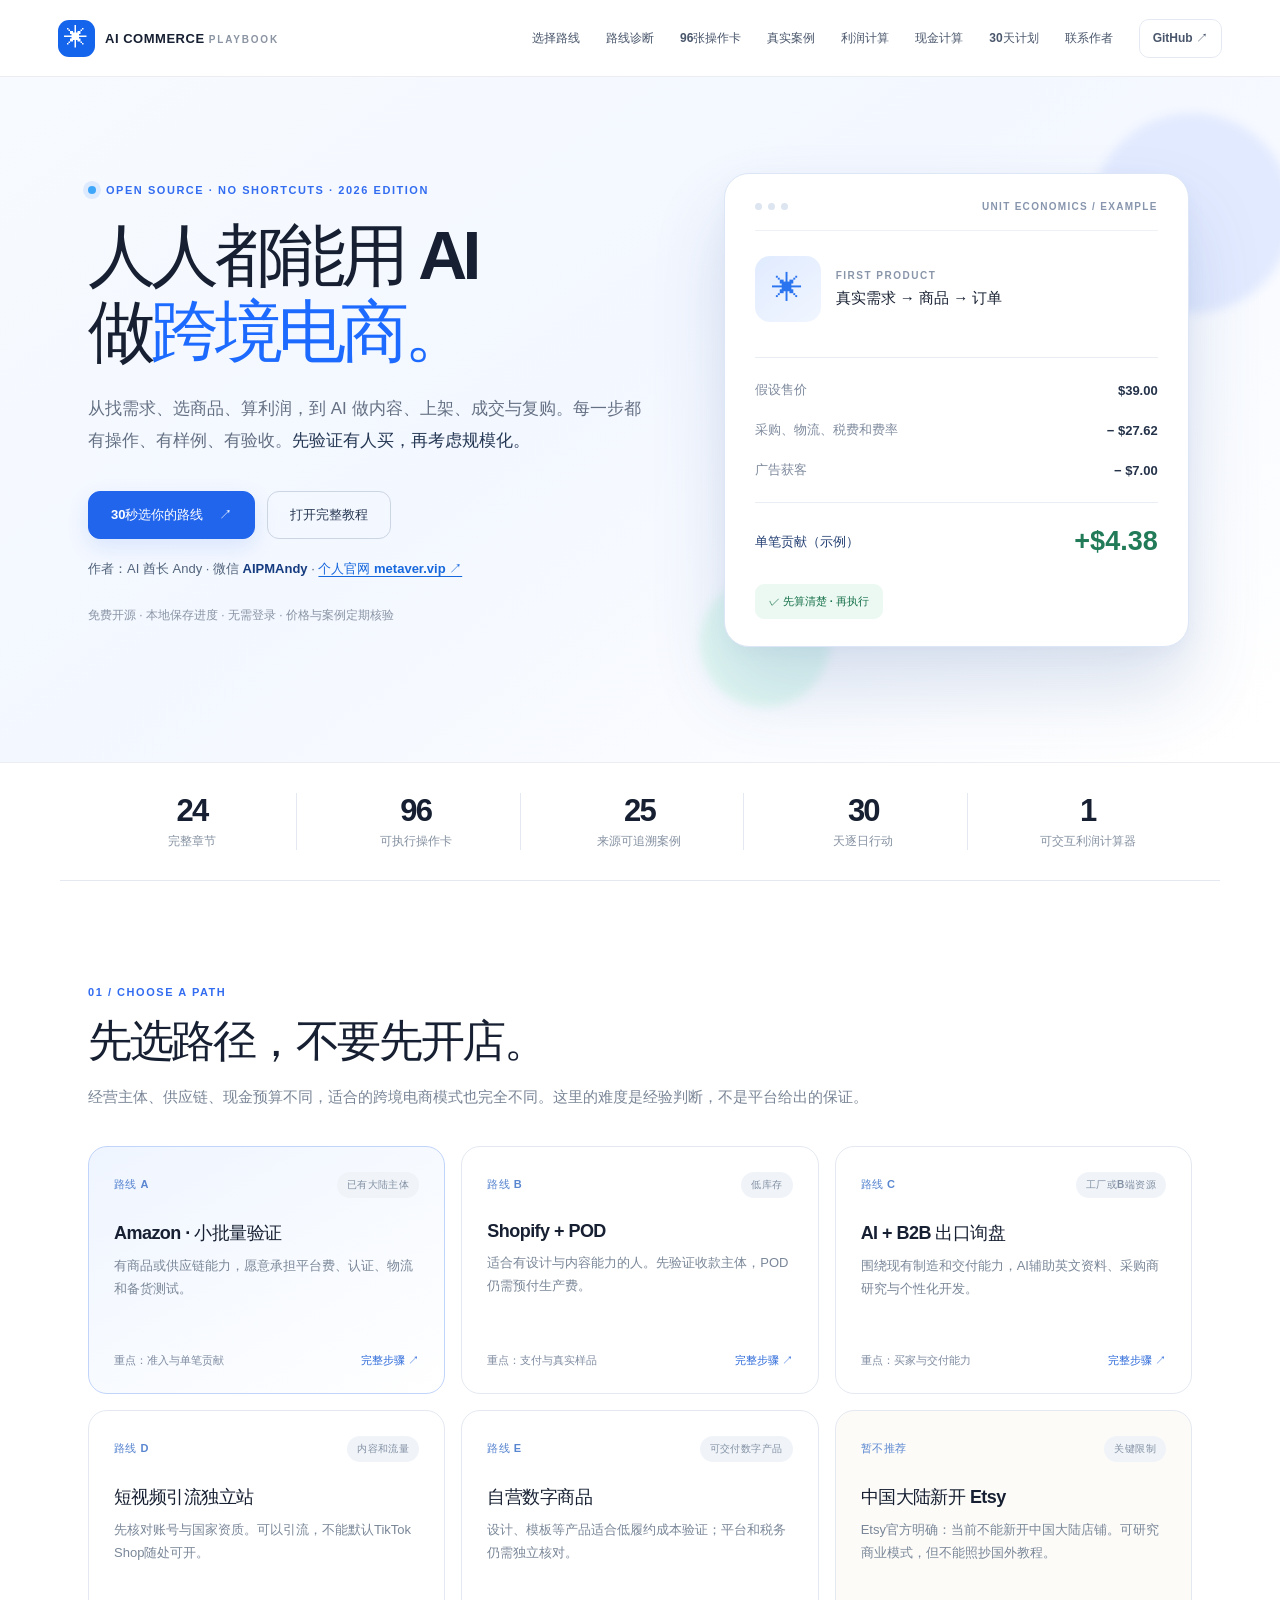
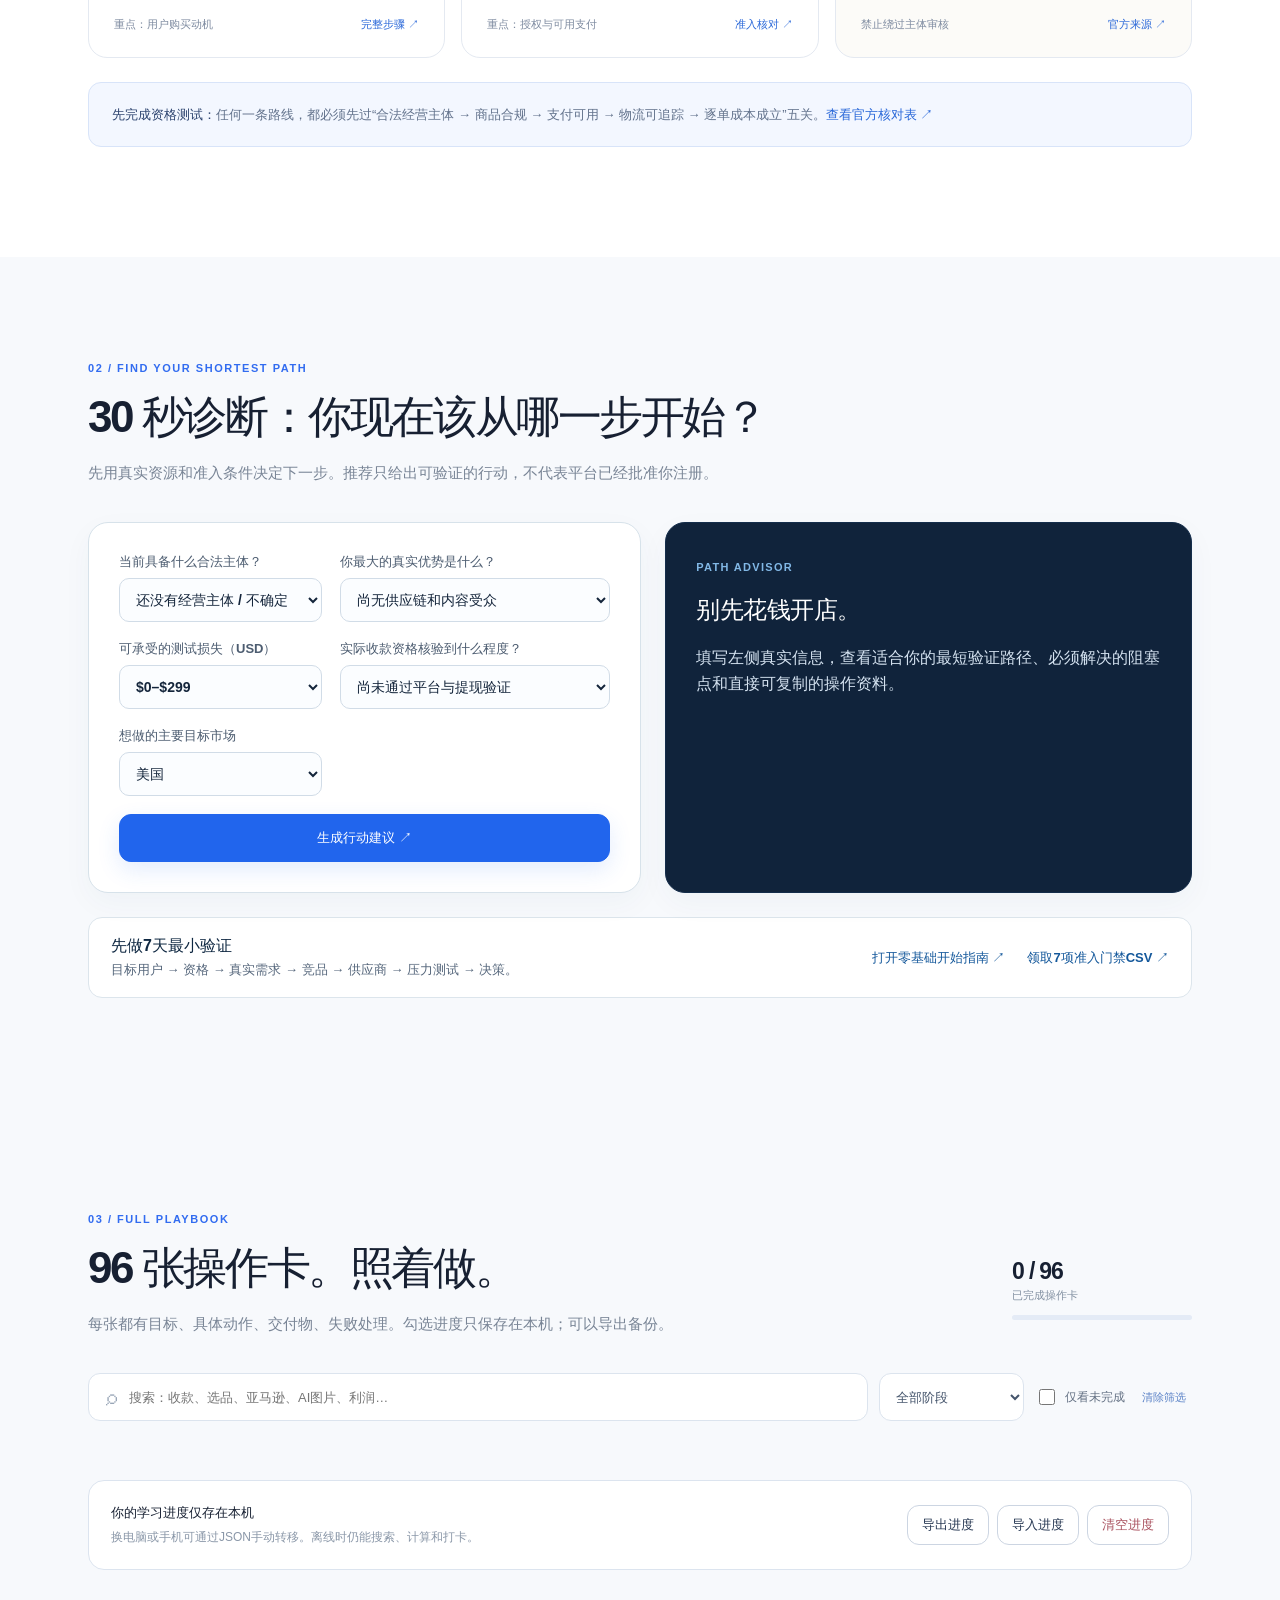
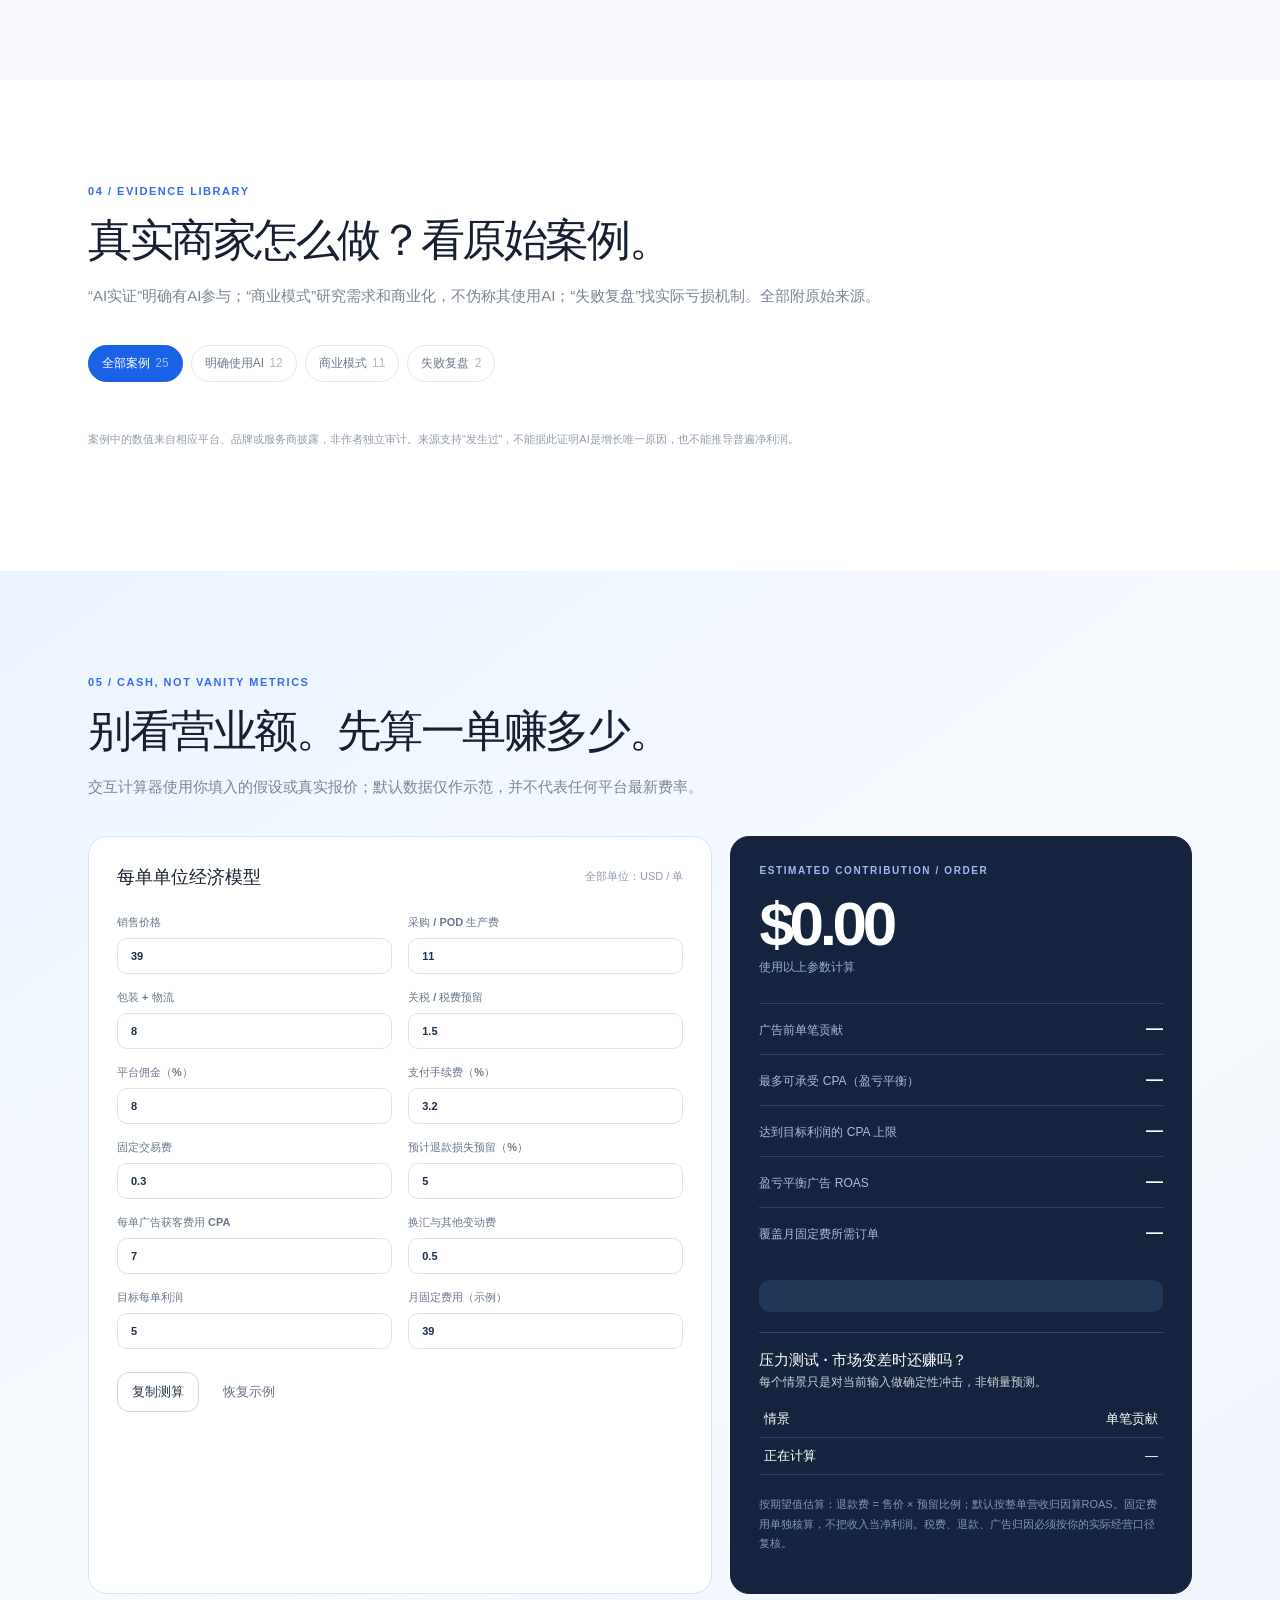
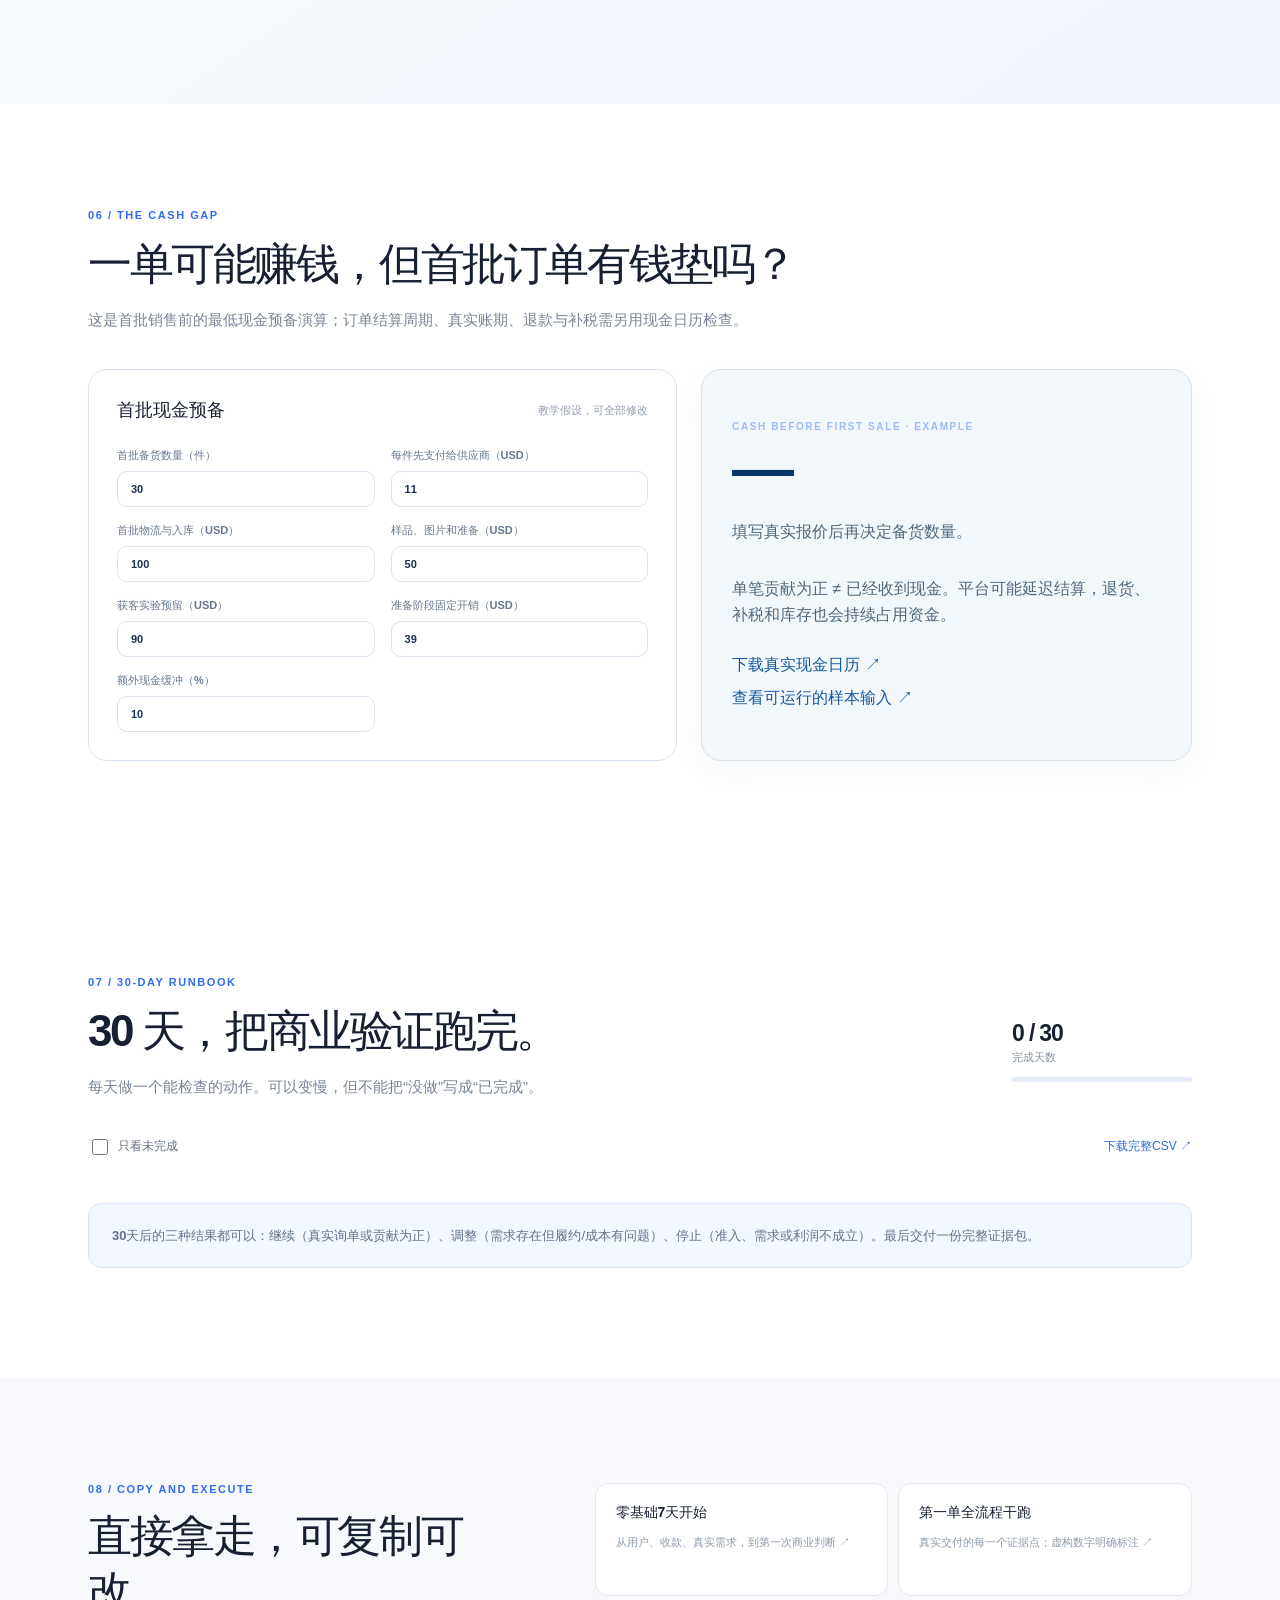
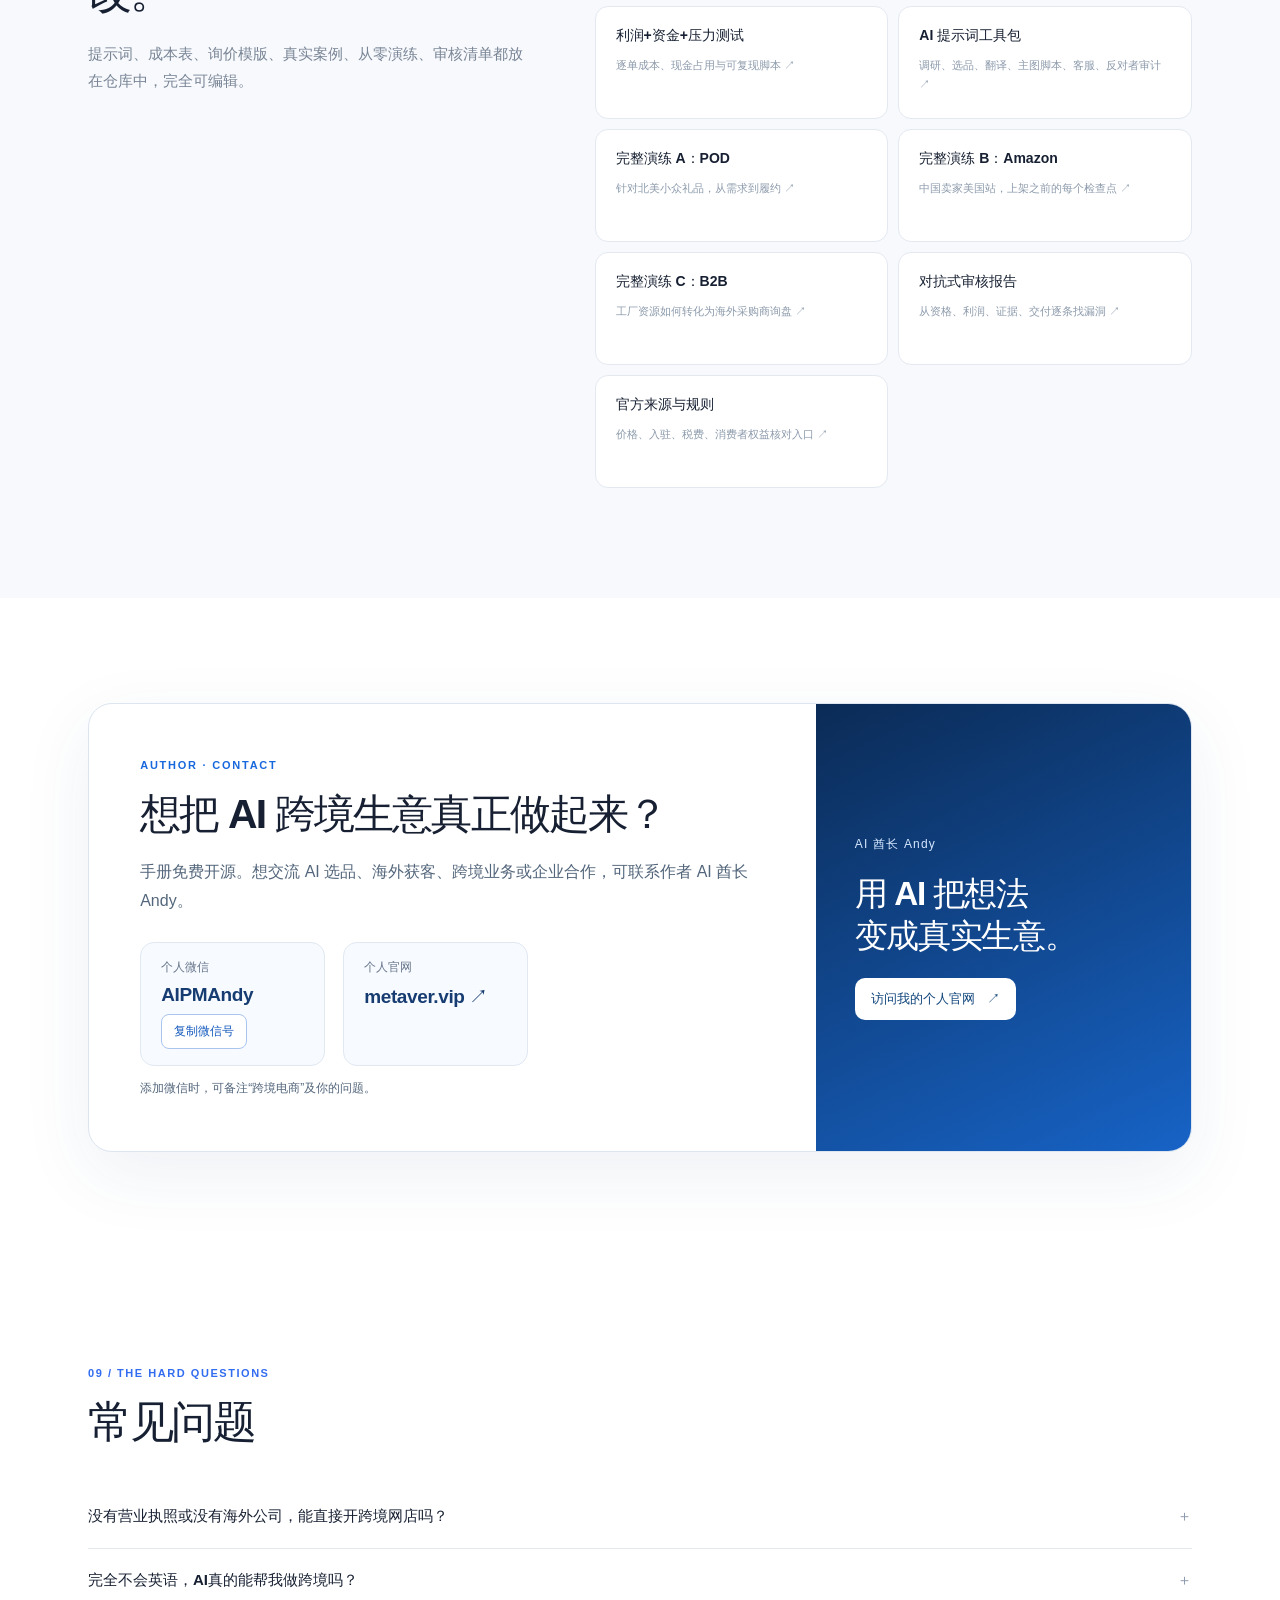
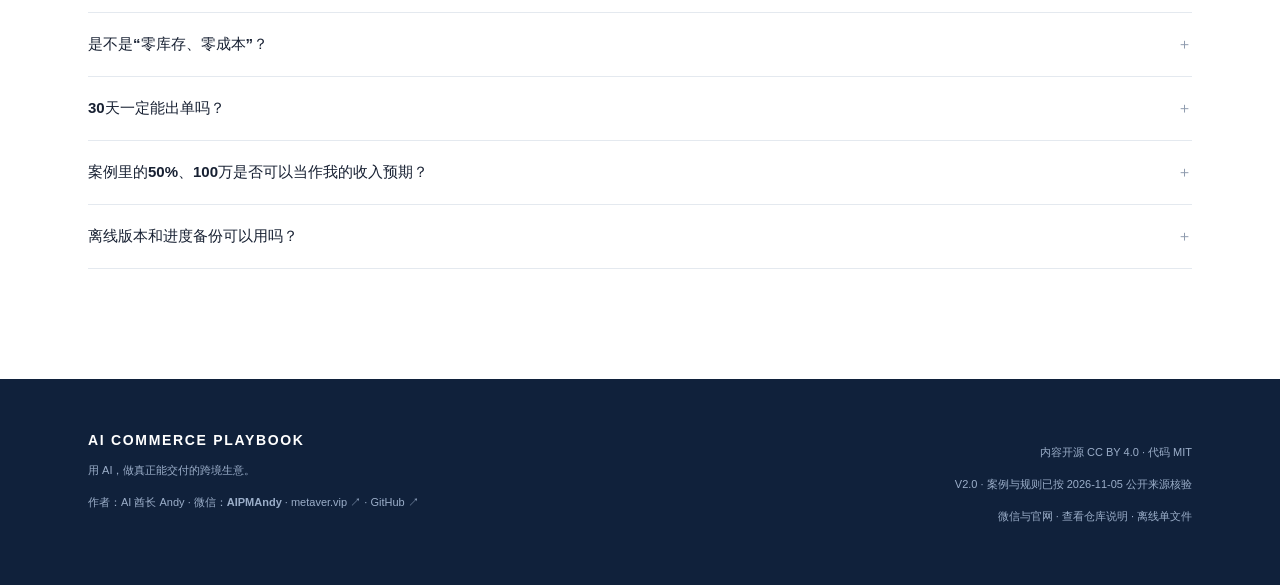
==== commit 394e47b4: "feat: add Andy WeChat and personal website across homepage, offline site, footer and docs" ====
--- a/offline.html
+++ b/offline.html
@@ -4,7 +4,7 @@
 <title>离线版 · AI 跨境电商赚钱实战手册 · AI 酋长 Andy</title>
 <meta name="description" content="AI 跨境电商从零开始：24章、96张操作卡、25个可追溯案例、30天计划、资格路线诊断、利润与现金压力测试、可复用文件的开源网站。免费开源，证据可追溯。">
 <meta property="og:title" content="人人都能用 AI 做跨境电商｜开源实战手册"><meta property="og:description" content="不是空讲AI开店，是真实需求到第一笔可兑现利润的完整实战路径。">
-<meta property="og:type" content="website"><meta property="og:image" content="https://raw.githubusercontent.com/AIPMAndy/ai-cross-border-ecommerce-playbook/main/assets/cover.png">
+<meta property="og:type" content="website"><meta property="og:image" content="https://raw.githubusercontent.com/AIPMAndy/ai-cross-border-ecommerce-playbook/main/assets/cover.svg">
 <link rel="icon" type="image/svg+xml" href="[data-uri]"><style>:root{font-family:Inter,ui-sans-serif,-apple-system,BlinkMacSystemFont,"SF Pro Display","PingFang SC","Microsoft Yahei",sans-serif;color:#172032;background:#fff;font-synthesis:none;scroll-behavior:smooth;--ink:#152237;--muted:#6d7788;--line:#e4e9f1;--brand:#2563eb;--blue:#1c6aff;--surface:#f5f7fa}*{box-sizing:border-box}body{margin:0;-webkit-font-smoothing:antialiased}a{color:inherit;text-decoration:none}button,input,select{font:inherit}button{cursor:pointer}.wrap{max-width:1160px;margin:auto;padding-left:28px;padding-right:28px}.skip{position:absolute;left:-999px;top:auto}.skip:focus{left:10px;top:10px;background:white;padding:10px;z-index:50}.topbar{position:sticky;top:0;z-index:100;background:rgba(255,255,255,.91);backdrop-filter:blur(22px);border-bottom:1px solid #ebedf1}.nav-inner{max-width:1220px;padding:0 28px;margin:auto;min-height:76px;display:flex;align-items:center;justify-content:space-between}.brand{font-size:13px;letter-spacing:.04em;font-weight:850;display:flex;gap:10px;align-items:center}.brand small{font-size:10px;color:#8b94a2;letter-spacing:.18em;font-weight:700}.brand-mark{background:#1564ec;color:white;width:37px;height:37px;display:grid;place-items:center;border-radius:11px;font-size:24px}.nav-links{display:flex;align-items:center;gap:26px;font-size:12px;color:#49566b;font-weight:650}.nav-links a:hover,.footer a:hover{color:var(--blue)}.repo-link{border:1px solid var(--line);padding:10px 13px;border-radius:10px}.mobile-menu{display:none;background:none;border:0;font-size:24px}.hero{background:linear-gradient(145deg,#f7fbff 2%,#f3f7ff 45%,#fff 98%);overflow:hidden;border-bottom:1px solid #ebedf2}.hero-inner{padding-top:96px;padding-bottom:115px;display:grid;grid-template-columns:1.1fr .9fr;align-items:center;gap:56px;min-height:600px}.eyebrow,.section-kicker{color:#326cf0;font-weight:800;letter-spacing:.14em;font-size:11px;text-transform:uppercase}.eyebrow{display:flex;gap:10px;align-items:center}.dot{background:#3fa7fa;border-radius:100%;width:8px;height:8px;display:inline-block;box-shadow:0 0 0 5px #deebff}.hero h1{font-size:clamp(46px,5.3vw,72px);line-height:1.11;margin:22px 0 24px;letter-spacing:-.07em;font-weight:850}.hero h1 span{color:var(--blue)}.hero-sub{font-size:17px;line-height:1.9;color:#647083;max-width:555px;margin:0}.hero-sub strong{color:#253854;font-weight:750}.hero-btns{display:flex;gap:12px;flex-wrap:wrap;margin-top:34px}.btn{display:inline-flex;justify-content:center;align-items:center;gap:16px;border-radius:12px;padding:14px 22px;font-size:13px;font-weight:750;transition:all .16s;outline-offset:3px}.btn:hover{transform:translateY(-1px)}.btn.primary{background:#2165ed;color:#fff;border:1px solid #2165ed;box-shadow:0 8px 22px #2f73ef22}.btn.outline{border:1px solid #ccd5e2;color:#263752;background:transparent}.btn.small{padding:10px 14px}.btn.text-only{border:0;color:#657386;background:transparent}.btn.danger{color:#aa5360}.hero-fine{color:#8994a5;font-size:12px;margin-top:26px}.hero-visual{position:relative;min-width:0}.visual-surface{position:relative;z-index:2;max-width:465px;margin:0 auto;background:#fff;border:1px solid #dce6f6;border-radius:25px;box-shadow:0 42px 72px #3f67a42d,0 6px 17px #7b9acc13;padding:27px 30px}.s-top{display:flex;align-items:center;gap:6px;border-bottom:1px solid #eef1f5;padding-bottom:18px}.s-dot{height:7px;width:7px;border-radius:100%;background:#dce5f0}.s-title{margin-left:auto;font-size:10px;color:#8795ad;letter-spacing:.13em;font-weight:800}.s-product{display:flex;gap:15px;align-items:center;padding:25px 0 23px}.mini-box{width:66px;height:66px;background:linear-gradient(145deg,#e0ebff,#f1f6ff);border-radius:15px;display:grid;place-items:center;color:#2a74ef;font-size:31px}.s-label{display:block;color:#8996a9;font-size:10px;letter-spacing:.15em;font-weight:800;margin-bottom:8px}.s-product strong{font-size:15px}.s-divider{height:1px;background:#e9eef5;margin:12px 0}.s-line{display:flex;justify-content:space-between;align-items:center;color:#7f8b9e;font-size:13px;padding:11px 0}.s-line b{color:#25334a;font-variant-numeric:tabular-nums}.s-line.total{font-weight:800;color:#213d71}.s-line.total b{font-size:27px;color:#217b58}.s-chip{display:table;margin-top:16px;background:#ecf9f2;color:#17714b;padding:10px 14px;font-weight:750;font-size:11px;border-radius:9px}.orb{position:absolute;border-radius:100%;filter:blur(5px)}.orb-a{width:200px;height:200px;background:#e2eaff;right:-100px;top:-60px}.orb-b{width:130px;height:130px;background:#e0f7f2;left:-20px;bottom:-60px}.stats{display:grid;grid-template-columns:repeat(5,1fr);gap:15px;padding-top:30px;padding-bottom:30px;border-bottom:1px solid var(--line)}.stats>div{display:flex;flex-direction:column;align-items:center;border-right:1px solid var(--line)}.stats>div:last-child{border-right:0}.stats strong{font-size:31px;letter-spacing:-.06em}.stats span{margin-top:4px;color:#8591a1;font-size:12px}.section{padding-top:105px;padding-bottom:110px;scroll-margin-top:80px}.section-grey{background:#f7f9fc}.section-heading{max-width:820px;margin:15px 0 36px}.section-heading h2,.faq h2,.resource-section h2{letter-spacing:-.055em;font-size:clamp(29px,3.7vw,44px);line-height:1.27;margin:0 0 14px}.section-heading p,.resource-section p{font-size:15px;line-height:1.8;color:#798596;margin:0}.section-heading.split{display:flex;justify-content:space-between;align-items:end;max-width:none;gap:36px}.section-heading.split>div:first-child{max-width:760px}.route-grid{display:grid;grid-template-columns:repeat(3,1fr);gap:16px}.route-card{background:#fff;border:1px solid var(--line);border-radius:19px;padding:25px;min-height:248px;display:flex;flex-direction:column;transition:border-color .15s,box-shadow .15s}.route-card:hover{border-color:#a9bfeb;box-shadow:0 10px 30px #64799c16}.route-card.chosen{background:linear-gradient(150deg,#eff5ff,#fff);border-color:#c1d4fa}.route-card.warning-route{background:#fcfbf8}.tagline{display:flex;justify-content:space-between;align-items:center;color:#5986d0;font-size:11px;font-weight:800;letter-spacing:.04em}.tag{border-radius:20px;background:#f0f4f9;color:#8290a3;padding:6px 10px;font-size:10px;font-weight:750}.route-card h3{font-size:18px;letter-spacing:-.03em;margin:23px 0 9px}.route-card p{font-size:13px;line-height:1.78;color:#7a8798;margin:0}.route-meta{font-size:11px;color:#7e8ba0;display:flex;justify-content:space-between;align-items:center;margin-top:auto;padding-top:26px;gap:8px}.route-meta a,.note-banner a{color:#2a68d9;font-weight:750}.note-banner{border:1px solid #d8e4f9;background:#f3f7ff;border-radius:13px;padding:20px 23px;font-size:13px;line-height:1.8;color:#62728c;margin-top:24px}.note-banner strong{color:#2b426e}.complete-box{min-width:180px;align-self:center}.complete-box strong{font-size:23px;font-variant-numeric:tabular-nums;display:block;letter-spacing:-.05em}.complete-box span{font-size:11px;color:#8290a1}.track{height:5px;border-radius:20px;background:#e4ebf6;overflow:hidden;margin-top:12px}.track i{display:block;width:0%;background:#2772f3;height:100%;border-radius:20px;transition:width .2s}.toolbar{display:flex;gap:11px;align-items:center;flex-wrap:wrap;margin:36px 0 17px}.search-field{height:48px;display:flex;align-items:center;gap:10px;border:1px solid #dce4ee;background:#fff;border-radius:12px;padding:0 17px;flex:1;min-width:280px;color:#99a6b7}.search-field span{font-size:22px}.search-field input{border:0;outline:0;flex:1;width:100%;font-size:13px;min-width:0;background:transparent;color:#25344a}.toolbar select{border:1px solid #dce4ee;background:white;border-radius:12px;height:48px;padding:0 12px;min-width:145px;color:#45556c;font-size:13px}.checkline{display:flex;align-items:center;gap:7px;font-size:12px;color:#637083;white-space:nowrap}.checkline input{accent-color:#2470eb;width:16px;height:16px}.tiny-button{border:0;background:transparent;color:#5981c6;font-size:11px}.stage-pills,.case-pills{display:flex;flex-wrap:wrap;gap:8px;margin-bottom:20px}.stage-pill,.case-pill{border:1px solid #e1e7ef;background:white;color:#6d7a8d;padding:9px 13px;border-radius:20px;font-size:12px}.stage-pill.active,.case-pill.active{background:#1b63e6;border-color:#1b63e6;color:#fff}.case-pill span{opacity:.55;padding-left:2px}.resultcount{font-size:12px;color:#8c97a6}.action-list{display:grid;grid-template-columns:repeat(2,minmax(0,1fr));gap:14px}.action-card{padding:24px;border-radius:17px;background:white;border:1px solid #e3e8f0;min-width:0}.action-header{display:flex;justify-content:space-between;align-items:center;gap:10px}.action-id{color:#4c7cd3;font-size:11px;font-weight:800;letter-spacing:.1em}.action-time{color:#8f9cae;font-size:10px}.action-card h3{font-size:16px;margin:13px 0 8px;letter-spacing:-.025em}.action-goal{font-size:12px;color:#728095;line-height:1.65;margin:0 0 15px}.action-card details{border-top:1px solid #eef1f5;padding:12px 0 0}.action-card summary{font-weight:750;color:#3a5279;font-size:12px;cursor:pointer;list-style:none}.action-card summary::after{content:'⌄';float:right}.action-card details[open] summary::after{content:'⌃'}.action-card ol{padding-left:20px;font-size:12px;color:#536279;line-height:1.85}.action-card .deliverable,.action-card .fallback{font-size:12px;color:#6c7b8d;line-height:1.7;margin:8px 0}.deliverable strong{color:#2068d2}.done-label{display:flex;gap:7px;align-items:center;color:#617086;font-size:11px;cursor:pointer}.done-label input{width:17px;height:17px;accent-color:#2773f3}.action-card.is-done{background:#fbfcff;border-color:#b8d2fa}.backup-panel{display:flex;gap:20px;align-items:center;justify-content:space-between;border:1px solid #dce4ef;background:white;border-radius:16px;margin-top:22px;padding:22px}.backup-panel strong{font-size:13px}.backup-panel p{color:#8a97a8;font-size:12px;line-height:1.6;margin:6px 0 0}.inline-status{font-size:11px;color:#b15f4b}.backup-actions{display:flex;gap:8px;flex-wrap:wrap}.filelabel{cursor:pointer}.empty{padding:30px;border-radius:16px;background:white;color:#8793a4}.case-pills{margin-bottom:23px}.case-grid{display:grid;grid-template-columns:repeat(3,minmax(0,1fr));gap:15px}.case-card{border:1px solid #e2e7ed;border-radius:17px;padding:22px;background:#fff;display:flex;flex-direction:column;min-height:330px}.case-tag{font-size:10px;letter-spacing:.1em;color:#3c75d1;font-weight:800}.case-tag.failure{color:#ac6249}.case-card h3{font-size:19px;margin:12px 0 3px}.case-theme{font-size:12px;color:#6d80a1;font-weight:700}.case-card p{font-size:12px;color:#647286;line-height:1.8}.case-card .takeaway{border-top:1px solid #edf1f6;padding-top:12px;color:#344864}.case-card .case-footer{margin-top:auto;display:flex;flex-direction:column;gap:10px}.case-card .case-footer small{font-size:10px;color:#96a1b0;line-height:1.5}.case-card a{font-size:12px;color:#2467d4;font-weight:750}.case-disclosure,.calc-note{font-size:11px;color:#919cac;line-height:1.8;margin-top:25px}.calculator-section{background:linear-gradient(145deg,#edf4ff,#f7fbff 55%,#eff4fc)}.calc-layout{display:grid;grid-template-columns:1.15fr .85fr;gap:18px}.calc-form,.calc-output{border-radius:19px;padding:28px;border:1px solid #d7e2f2;background:#fff}.form-head{display:flex;justify-content:space-between;align-items:center;gap:12px;margin-bottom:26px}.form-head h3{margin:0;font-size:18px}.form-head span{font-size:11px;color:#909caf}.input-grid{display:grid;grid-template-columns:repeat(2,minmax(0,1fr));gap:16px}.input-grid label{font-size:11px;color:#68788d;font-weight:700}.input-grid input{display:block;margin-top:8px;width:100%;padding:11px 13px;border:1px solid #d9e3ef;border-radius:10px;color:#1c304f;font-variant-numeric:tabular-nums;outline-color:#5d96fb}.calc-actions{display:flex;gap:10px;margin-top:23px}.calc-output{background:#14243e;color:#fff;border:1px solid #14243e;display:flex;flex-direction:column}.calc-label{font-size:10px;letter-spacing:.16em;color:#9cbbf6;font-weight:800}.calc-output>strong{font-size:clamp(43px,5vw,62px);margin-top:12px;font-variant-numeric:tabular-nums;letter-spacing:-.07em}.calc-output>strong.negative{color:#ffa9a2}.calc-output>p#netStatus{font-size:12px;color:#9ab0cc;margin:0 0 27px}.bigmetric{display:flex;justify-content:space-between;gap:18px;padding:15px 0;border-top:1px solid #2d425f;align-items:baseline}.bigmetric span{font-size:12px;color:#adbdd3}.bigmetric b{font-size:17px;font-variant-numeric:tabular-nums;white-space:nowrap}.mini-alert{background:#203858;padding:16px;border-radius:11px;color:#c8daf7;font-size:12px;line-height:1.75;margin-top:22px}.calc-output .calc-note{color:#8198b5;margin-top:auto;padding-top:20px}.day-grid{display:grid;grid-template-columns:repeat(3,minmax(0,1fr));gap:11px}.day-card{display:flex;gap:12px;align-items:flex-start;border:1px solid var(--line);border-radius:13px;padding:15px;background:white;min-height:97px}.day-card.checked{border-color:#bcd5fa;background:#f8fbff}.day-card input{margin-top:6px;width:17px;height:17px;accent-color:#2d74ee;flex-shrink:0}.day-card b{font-size:11px;color:#3c78d5}.day-card strong{display:block;font-size:12px;margin:6px 0}.day-card span{color:#8a96a7;font-size:11px;line-height:1.5}.plan-tools{display:flex;justify-content:space-between;margin-bottom:19px;align-items:center}.plan-tools a{font-size:12px;color:#2e6bd0}.note-banner.bottom{margin-top:26px}.resource-section{display:grid;grid-template-columns:.85fr 1.15fr;gap:65px;align-items:start}.resource-section h2{margin:13px 0 20px}.resource-grid{display:grid;grid-template-columns:1fr 1fr;gap:10px}.resource-grid a{display:flex;flex-direction:column;background:#fff;border:1px solid var(--line);border-radius:13px;padding:20px;min-height:113px;transition:box-shadow .15s}.resource-grid a:hover{box-shadow:0 10px 20px #9ab0cb17}.resource-grid strong{font-size:14px}.resource-grid span{color:#8c9aab;line-height:1.7;margin-top:11px;font-size:11px}.faq{padding-bottom:110px}.faq h2{margin:15px 0 35px}.faq details{border-bottom:1px solid #e4e9ef;padding:22px 0}.faq summary{cursor:pointer;font-size:15px;font-weight:700;list-style:none}.faq summary::after{content:'＋';float:right;color:#8d9aad}.faq details[open] summary::after{content:'－'}.faq details p{max-width:820px;color:#6d7b8e;line-height:1.8;font-size:13px}.footer{background:#10213b;color:#cad7eb}.footer-inner{padding-top:52px;padding-bottom:48px;display:flex;justify-content:space-between;gap:40px}.footer strong{font-size:14px;letter-spacing:.12em;color:white}.footer p{font-size:11px;color:#9baec9;line-height:2;margin:10px 0}.footer-right{text-align:right}@media(max-width:900px){.hero-inner{grid-template-columns:1fr;padding-top:78px;padding-bottom:80px}.hero-visual{max-width:520px;width:100%;margin:auto}.route-grid,.case-grid,.day-grid{grid-template-columns:repeat(2,minmax(0,1fr))}.calc-layout,.resource-section{grid-template-columns:1fr}.nav-links{gap:12px}}@media(max-width:620px){.wrap,.nav-inner{padding-left:18px;padding-right:18px}.nav-inner{min-height:63px}.mobile-menu{display:block}.nav-links{display:none;position:absolute;top:63px;left:0;right:0;background:#fff;flex-direction:column;padding:20px 18px;border-bottom:1px solid var(--line);align-items:stretch;gap:18px}.nav-links.open{display:flex}.hero-inner{padding-top:57px;padding-bottom:64px;gap:45px;min-height:auto}.hero h1{font-size:45px;letter-spacing:-.065em}.hero-sub{font-size:14px}.visual-surface{padding:20px 19px}.stats{grid-template-columns:repeat(5,1fr);gap:0}.stats strong{font-size:22px}.stats span{font-size:9px;text-align:center}.section{padding-top:69px;padding-bottom:75px}.route-grid,.action-list,.case-grid,.day-grid,.resource-grid{grid-template-columns:1fr}.route-card{min-height:200px}.section-heading.split{display:block}.complete-box{max-width:220px;margin-top:26px}.toolbar{align-items:stretch}.toolbar select{flex:1}.backup-panel,.footer-inner{flex-direction:column;align-items:flex-start}.input-grid{gap:12px}.calc-form,.calc-output{padding:18px}.input-grid input{font-size:14px;padding:11px 7px}.footer-right{text-align:left}.hero-btns .btn{width:100%}.eyebrow{font-size:9px;letter-spacing:.08em}.case-card{min-height:auto}.resource-section{gap:25px}}
 @media(prefers-reduced-motion:reduce){*,*::before,*::after{transition:none!important;scroll-behavior:auto!important}}
 
@@ -31,6 +31,31 @@
 .stress-loss{color:#f77e83!important;font-weight:800}.stress-ok{font-weight:700}.cash-layout{grid-template-columns:1.2fr 1fr}.cash-result{display:flex;flex-direction:column;justify-content:center;background:#f2f7fc}.cash-result strong{font-size:clamp(38px,5vw,62px);letter-spacing:-.055em;color:#0b3766}.cash-result p{color:#50677b;line-height:1.6}.cash-result a{font-weight:700;color:#13599d;margin-top:12px}
 @media(max-width:860px){.advisor-layout,.cash-layout{grid-template-columns:1fr}.advisor-form{grid-template-columns:1fr 1fr}}
 @media(max-width:540px){.advisor-form,.advisor-result,.cash-result{padding:18px;border-radius:14px}.advisor-form{grid-template-columns:1fr}.starter-strip{gap:10px;padding:16px}.starter-strip a{white-space:normal}.cash-result strong{font-size:46px}}
+
+/* Author contact · visible in homepage, mobile and offline build */
+.hero-contact{font-size:13px;line-height:1.8;margin:18px 0 0;color:#52647c}
+.hero-contact strong{color:#163c80;user-select:all}
+.hero-contact a{color:#1768dc;font-weight:750;text-decoration:underline;text-underline-offset:3px}
+.andy-contact{scroll-margin-top:96px}
+.andy-contact-card{display:grid;grid-template-columns:minmax(0,1.65fr) minmax(240px,.85fr);overflow:hidden;border:1px solid #dce5f0;border-radius:24px;box-shadow:0 22px 70px rgba(35,81,127,.08);background:#fff}
+.andy-contact-main{padding:clamp(26px,4vw,52px)}
+.andy-contact-kicker{font-size:11px;font-weight:850;letter-spacing:.16em;color:#1768dc}
+.andy-contact h2{font-size:clamp(25px,3.2vw,42px);letter-spacing:-.045em;margin:14px 0}
+.andy-contact p{line-height:1.8;color:#53667b}
+.andy-contact-details{display:flex;gap:18px;flex-wrap:wrap;margin-top:26px}
+.andy-contact-detail{display:flex;flex-direction:column;align-items:flex-start;gap:8px;border:1px solid #e0e8f2;background:#f7fbff;border-radius:14px;padding:16px 20px;min-width:185px}
+.andy-contact-detail>span{font-size:12px;color:#67758a}
+.andy-contact-detail strong,.andy-contact-detail a{font-size:19px;letter-spacing:-.02em;color:#173c72;font-weight:850}
+.andy-copy{cursor:pointer;border:1px solid #a9c4ef;border-radius:8px;color:#155abd;background:#fff;padding:8px 12px;font-weight:750;font-size:12px}
+.andy-copy:hover,.andy-copy:focus-visible{border-color:#236dec;background:#edf5ff}
+.andy-copy-result{font-size:12px;min-height:22px;margin:12px 0 0}
+.andy-contact-side{background:linear-gradient(155deg,#0b2b56,#1763c6);color:#fff;display:flex;flex-direction:column;justify-content:center;align-items:flex-start;gap:20px;padding:clamp(26px,3vw,42px)}
+.andy-contact-side>span{font-size:12px;color:#d6e8ff;letter-spacing:.1em}
+.andy-contact-side>strong{font-size:clamp(25px,2.6vw,34px);line-height:1.28;letter-spacing:-.04em}
+.andy-site-cta{display:inline-flex;align-items:center;gap:12px;border-radius:10px;padding:12px 16px;background:#fff;color:#11467c;font-size:13px;font-weight:850}
+.andy-site-cta:hover{background:#e6f3ff}
+@media(max-width:800px){.andy-contact-card{grid-template-columns:1fr}.andy-contact-side{min-height:215px}}
+@media(max-width:540px){.andy-contact{padding-top:24px;padding-bottom:24px}.andy-contact-card{border-radius:18px}.andy-contact-main{padding:24px 20px}.andy-contact-details{flex-direction:column}.andy-contact-detail{width:100%}.hero-contact{font-size:12px}}
 </style>
 <script>window.PLAYBOOK_DATA = {"chapters":[{"id":"01","title":"确定真正的目标","stage":"定位","thesis":"跨境赚钱的最小单位是每单可兑现的现金贡献，不是店铺数量。","file":"chapters/01.md"},{"id":"02","title":"国别与平台资格","stage":"定位","thesis":"先看主体与平台准入，再谈流量。","file":"chapters/02.md"},{"id":"03","title":"寻找细分需求","stage":"需求","thesis":"不是看销量榜模仿爆品，而是找客户反复抱怨的痛点。","file":"chapters/03.md"},{"id":"04","title":"竞品拆解与价格带","stage":"需求","thesis":"竞争不是坏事；只有高竞争且无差异化才危险。","file":"chapters/04.md"},{"id":"05","title":"AI辅助选品评分","stage":"需求","thesis":"AI负责筛选候选，不负责虚构销量。","file":"chapters/05.md"},{"id":"06","title":"供应商开发与样品","stage":"供应链","thesis":"商品质量不是AI能替你承担的。","file":"chapters/06.md"},{"id":"07","title":"物流和履约选择","stage":"供应链","thesis":"跨境的真正承诺是货能按约定到手。","file":"chapters/07.md"},{"id":"08","title":"税费与商品合规","stage":"供应链","thesis":"收得到钱不代表能合法、可靠地交付。","file":"chapters/08.md"},{"id":"09","title":"财务模型与最低利润","stage":"经济","thesis":"没有算清净贡献前，不存在好卖的商品。","file":"chapters/09.md"},{"id":"10","title":"AI创建英文商品页","stage":"转化","thesis":"AI可以写第一稿，但产品事实必须来自样品。","file":"chapters/10.md"},{"id":"11","title":"AI图片与短视频","stage":"转化","thesis":"创意可以AI生成，商品实体不能被虚构成另一个东西。","file":"chapters/11.md"},{"id":"12","title":"店铺与首款上架","stage":"转化","thesis":"先让陌生人能理解商品，不追求一开始就把网站做漂亮。","file":"chapters/12.md"},{"id":"13","title":"Amazon上架和FBA/FBM","stage":"渠道","thesis":"平台生意更像履约与运营考试，不是搭站比赛。","file":"chapters/13.md"},{"id":"14","title":"Shopify与POD路径","stage":"渠道","thesis":"无库存不等于零现金风险。","file":"chapters/14.md"},{"id":"15","title":"B2B出口与批发","stage":"渠道","thesis":"成交一个稳定买家，有时比无差别投上千次广告更重要。","file":"chapters/15.md"},{"id":"16","title":"TikTok/短视频获客","stage":"获客","thesis":"短视频的任务是解释为什么买，不是把播放量当成交。","file":"chapters/16.md"},{"id":"17","title":"Google搜索与SEO","stage":"获客","thesis":"当用户已在搜索问题时，优质答案比泛流量值钱。","file":"chapters/17.md"},{"id":"18","title":"广告小额验证","stage":"获客","thesis":"投放是购买反馈，不是购买确定收入。","file":"chapters/18.md"},{"id":"19","title":"邮件和复购","stage":"增长","thesis":"只有先完成交付和客户同意，复购才值得讨论。","file":"chapters/19.md"},{"id":"20","title":"客服、退款与差评","stage":"增长","thesis":"差评本身是一份免费的产品研发报告。","file":"chapters/20.md"},{"id":"21","title":"数据看板与复盘","stage":"增长","thesis":"只追踪能改变决策的数字。","file":"chapters/21.md"},{"id":"22","title":"AI协作与自动化","stage":"增长","thesis":"先让AI处理重复文本，再让程序处理重复数据。","file":"chapters/22.md"},{"id":"23","title":"三条实战演练","stage":"实践","thesis":"案例必须能看见每一步，而不只是最终结果。","file":"chapters/23.md"},{"id":"24","title":"30天冲刺与持续迭代","stage":"实践","thesis":"30天的成果是跑通可核验的链路，不是保证赚到钱。","file":"chapters/24.md"}],"cards":[{"id":"01-01","chapter":"01","stage":"定位","title":"确定客户与目标国","goal":"用一句话定义目标用户","steps":["1. 打开决策模板，先填所在国家、合法主体、可承受损失与目标用户；不清楚的项目先留空。","2. 写下国家、细分人群、购买场景、目前替代方案","3. 只选一个组合","4. 将结果填写到「templates/go-no-go.md」或对应记录表，并按“1张目标用户卡与3条原始需求证据”逐项验收；每一条外部事实附原始网址/沟通记录，未知项保留待核查。"],"template":"templates/go-no-go.md","deep_dive":"START-HERE.md","deliverable":"1张目标用户卡与3条原始需求证据","when_stuck":"需求太泛则缩到一类具体使用场景","time_min":25,"priority":"必须","source_type":"可复现的操作建议（非平台政策）"},{"id":"01-02","chapter":"01","stage":"定位","title":"给起步设置止损线","goal":"事先限制不可逆成本","steps":["1. 打开决策模板，先填所在国家、合法主体、可承受损失与目标用户；不清楚的项目先留空。","2. 列出可损失总额、每周时数、预计首笔开支","3. 设定何时停止","4. 将结果填写到「templates/go-no-go.md」或对应记录表，并按“带金额和日期的止损卡”逐项验收；每一条外部事实附原始网址/沟通记录，未知项保留待核查。"],"template":"templates/go-no-go.md","deep_dive":"START-HERE.md","deliverable":"带金额和日期的止损卡","when_stuck":"现金不足先用免费的访谈与商品页草稿验证","time_min":25,"priority":"必须","source_type":"可复现的操作建议（非平台政策）"},{"id":"01-03","chapter":"01","stage":"定位","title":"确认能否合法收钱","goal":"在建店前核对资格","steps":["1. 打开决策模板，先填所在国家、合法主体、可承受损失与目标用户；不清楚的项目先留空。","2. 查看主体所在地、银行、收款服务支持国别、品类与结算周期","3. 保存官方截图","4. 将结果填写到「templates/go-no-go.md」或对应记录表，并按“支付资格矩阵+官方链接+核验日期”逐项验收；每一条外部事实附原始网址/沟通记录，未知项保留待核查。"],"template":"templates/go-no-go.md","deep_dive":"START-HERE.md","deliverable":"支付资格矩阵+官方链接+核验日期","when_stuck":"不符合资格就换合法平台或延后开店，不借身份冒用","time_min":40,"priority":"必须","source_type":"可复现的操作建议（非平台政策）"},{"id":"01-04","chapter":"01","stage":"定位","title":"选一条最短路径","goal":"只做一条最小验证","steps":["1. 打开决策模板，先填所在国家、合法主体、可承受损失与目标用户；不清楚的项目先留空。","2. 在Amazon、Shopify+POD、自有数字商品、B2B中评分","3. 写明退出条件","4. 将结果填写到「templates/go-no-go.md」或对应记录表，并按“路线选择单和首个成功事件定义”逐项验收；每一条外部事实附原始网址/沟通记录，未知项保留待核查。"],"template":"templates/go-no-go.md","deep_dive":"START-HERE.md","deliverable":"路线选择单和首个成功事件定义","when_stuck":"多个方向都好时选最容易拿到真实询盘的","time_min":25,"priority":"必须","source_type":"可复现的操作建议（非平台政策）"},{"id":"02-01","chapter":"02","stage":"定位","title":"中国大陆Amazon入驻核对","goal":"确定资料完整性","steps":["1. 打开官方规则索引，确认经营主体所在国家、目标销售国及拟选平台；按日期保存官方资格页。","2. 按Amazon中国卖家官方指南核对营业执照、法人身份证、可支付国际卡、收款银行与地址","3. 将结果填写到「research/sources.md」或对应记录表，并按“材料清单及缺口项”逐项验收；每一条外部事实附原始网址/沟通记录，未知项保留待核查。"],"template":"research/sources.md","deep_dive":"playbooks/01-eligibility.md","deliverable":"材料清单及缺口项","when_stuck":"验证失败先补材料，不购买来历不明卖家账号","time_min":25,"priority":"必须","source_type":"可复现的操作建议（非平台政策）"},{"id":"02-02","chapter":"02","stage":"定位","title":"Shopify收款资格核对","goal":"保证能做收款测试","steps":["1. 打开官方规则索引，确认经营主体所在国家、目标销售国及拟选平台；按日期保存官方资格页。","2. 查看Shopify Payments中国早期开放资格、第三方提供商与费用","3. 区分大陆/香港","4. 将结果填写到「research/sources.md」或对应记录表，并按“支付通道书面可用证据”逐项验收；每一条外部事实附原始网址/沟通记录，未知项保留待核查。"],"template":"research/sources.md","deep_dive":"playbooks/01-eligibility.md","deliverable":"支付通道书面可用证据","when_stuck":"无可用通道则不要买主题或投广告","time_min":25,"priority":"必须","source_type":"可复现的操作建议（非平台政策）"},{"id":"02-03","chapter":"02","stage":"定位","title":"Etsy/TikTok适用性核验","goal":"杜绝不支持地域开店","steps":["1. 打开官方规则索引，确认经营主体所在国家、目标销售国及拟选平台；按日期保存官方资格页。","2. Etsy核验中国大陆新店限制","3. TikTok Shop使用经营所在地官方入驻入口核验，不靠中介口径","4. 将结果填写到「research/sources.md」或对应记录表，并按“平台可/不可用记录与截图”逐项验收；每一条外部事实附原始网址/沟通记录，未知项保留待核查。"],"template":"research/sources.md","deep_dive":"playbooks/01-eligibility.md","deliverable":"平台可/不可用记录与截图","when_stuck":"不支持时选其他合规路径，禁止借壳注册","time_min":40,"priority":"必须","source_type":"可复现的操作建议（非平台政策）"},{"id":"02-04","chapter":"02","stage":"定位","title":"国家合规速查","goal":"先知道产品能否卖","steps":["1. 打开官方规则索引，确认经营主体所在国家、目标销售国及拟选平台；按日期保存官方资格页。","2. 选美国或欧盟一个市场，查品类销售/材质/标签/进口要求，记录需进一步确认事项","3. 将结果填写到「research/sources.md」或对应记录表，并按“一页国别-品类准入表”逐项验收；每一条外部事实附原始网址/沟通记录，未知项保留待核查。"],"template":"research/sources.md","deep_dive":"playbooks/01-eligibility.md","deliverable":"一页国别-品类准入表","when_stuck":"复杂监管品类（食品、儿童、医疗）先换低风险品类","time_min":25,"priority":"必须","source_type":"可复现的操作建议（非平台政策）"},{"id":"03-01","chapter":"03","stage":"需求","title":"收集30条原始需求","goal":"找到未满足的问题","steps":["1. 打开市场研究CSV，用真实公开评价与问答建立第一条需求记录，至少保留原文网址和日期。","2. 检索目标国家公开评论、论坛、店铺Q&A","3. 存原始链接、日期、摘要","4. 将结果填写到「templates/market-research.csv」或对应记录表，并按“30条带出处的用户问题”逐项验收；每一条外部事实附原始网址/沟通记录，未知项保留待核查。"],"template":"templates/market-research.csv","deep_dive":"playbooks/02-demand.md","deliverable":"30条带出处的用户问题","when_stuck":"无30条则扩大相邻场景，不写AI臆测评论","time_min":25,"priority":"必须","source_type":"可复现的操作建议（非平台政策）"},{"id":"03-02","chapter":"03","stage":"需求","title":"归纳5种购买动机","goal":"识别愿意付费的理由","steps":["1. 打开市场研究CSV，用真实公开评价与问答建立第一条需求记录，至少保留原文网址和日期。","2. 让AI归类便利、颜值、礼品、节省时间等主题，逐条人工核对","3. 将结果填写到「templates/market-research.csv」或对应记录表，并按“5类动机及代表原文”逐项验收；每一条外部事实附原始网址/沟通记录，未知项保留待核查。"],"template":"templates/market-research.csv","deep_dive":"playbooks/02-demand.md","deliverable":"5类动机及代表原文","when_stuck":"AI归纳不一致则回到原文手工标注","time_min":25,"priority":"必须","source_type":"可复现的操作建议（非平台政策）"},{"id":"03-03","chapter":"03","stage":"需求","title":"访谈5位目标用户","goal":"验证真实使用场景","steps":["1. 打开市场研究CSV，用真实公开评价与问答建立第一条需求记录，至少保留原文网址和日期。","2. 问上次购买或遇到问题的时间、解决方式、价格、为何放弃","3. 不问你会买吗","4. 将结果填写到「templates/market-research.csv」或对应记录表，并按“匿名访谈表5行”逐项验收；每一条外部事实附原始网址/沟通记录，未知项保留待核查。"],"template":"templates/market-research.csv","deep_dive":"playbooks/02-demand.md","deliverable":"匿名访谈表5行","when_stuck":"无法访谈先分析真实购买后评价","time_min":40,"priority":"必须","source_type":"可复现的操作建议（非平台政策）"},{"id":"03-04","chapter":"03","stage":"需求","title":"产出3个可测小需求","goal":"缩减候选范围","steps":["1. 打开市场研究CSV，用真实公开评价与问答建立第一条需求记录，至少保留原文网址和日期。","2. 每个候选写清人群、问题、现有方案不足、对应产品","3. 将结果填写到「templates/market-research.csv」或对应记录表，并按“三张机会卡”逐项验收；每一条外部事实附原始网址/沟通记录，未知项保留待核查。"],"template":"templates/market-research.csv","deep_dive":"playbooks/02-demand.md","deliverable":"三张机会卡","when_stuck":"需求表达模糊则把适用人群再缩窄","time_min":25,"priority":"必须","source_type":"可复现的操作建议（非平台政策）"},{"id":"04-01","chapter":"04","stage":"需求","title":"保存10个直接竞品","goal":"建立市场基线","steps":["1. 打开竞品表，选择同一国家、同类用途商品；只摘录网页实际能查到的售价与规格。","2. 记录同一国家同一需求的10个在售商品、售价、规格、配送承诺","3. 将结果填写到「templates/competitors.csv」或对应记录表，并按“竞品CSV 10行且有链接”逐项验收；每一条外部事实附原始网址/沟通记录，未知项保留待核查。"],"template":"templates/competitors.csv","deep_dive":"playbooks/02-demand.md","deliverable":"竞品CSV 10行且有链接","when_stuck":"搜不到同类产品，检查关键词翻译与当地表达","time_min":25,"priority":"必须","source_type":"可复现的操作建议（非平台政策）"},{"id":"04-02","chapter":"04","stage":"需求","title":"抓取差评与退货线索","goal":"寻找真实不满","steps":["1. 打开竞品表，选择同一国家、同类用途商品；只摘录网页实际能查到的售价与规格。","2. 记录至少20条一二星公开评论，标注质量、尺寸、包装、到货等","3. 将结果填写到「templates/competitors.csv」或对应记录表，并按“20条评论及分类统计”逐项验收；每一条外部事实附原始网址/沟通记录，未知项保留待核查。"],"template":"templates/competitors.csv","deep_dive":"playbooks/02-demand.md","deliverable":"20条评论及分类统计","when_stuck":"无可见差评时不猜测，换可观察的竞品","time_min":25,"priority":"必须","source_type":"可复现的操作建议（非平台政策）"},{"id":"04-03","chapter":"04","stage":"需求","title":"绘制价格-价值矩阵","goal":"避免仅靠降价","steps":["1. 打开竞品表，选择同一国家、同类用途商品；只摘录网页实际能查到的售价与规格。","2. 按售价与最能解决的痛点画四象限，标出拟进入的位置","3. 将结果填写到「templates/competitors.csv」或对应记录表，并按“竞争定位图或表”逐项验收；每一条外部事实附原始网址/沟通记录，未知项保留待核查。"],"template":"templates/competitors.csv","deep_dive":"playbooks/02-demand.md","deliverable":"竞争定位图或表","when_stuck":"无明显差异不启动采购","time_min":40,"priority":"必须","source_type":"可复现的操作建议（非平台政策）"},{"id":"04-04","chapter":"04","stage":"需求","title":"推演价位与利润","goal":"排除虚高售价假设","steps":["1. 打开竞品表，选择同一国家、同类用途商品；只摘录网页实际能查到的售价与规格。","2. 按同类商品实际售价取保守、中性、乐观三档并做成本试算","3. 将结果填写到「templates/competitors.csv」或对应记录表，并按“三档价格假设+报价来源”逐项验收；每一条外部事实附原始网址/沟通记录，未知项保留待核查。"],"template":"templates/competitors.csv","deep_dive":"playbooks/02-demand.md","deliverable":"三档价格假设+报价来源","when_stuck":"利润为负先换规格/渠道，不盲目提价","time_min":25,"priority":"必须","source_type":"可复现的操作建议（非平台政策）"},{"id":"05-01","chapter":"05","stage":"需求","title":"建立20个候选","goal":"宽进严出","steps":["1. 拿第3至4章的需求和竞品表做输入，不用AI凭空填写销量或需求。","2. 从公开搜索、需求卡与供应链能力列20个候选，去除侵权和高监管品类","3. 将结果填写到「templates/market-research.csv」或对应记录表，并按“候选商品表20行”逐项验收；每一条外部事实附原始网址/沟通记录，未知项保留待核查。"],"template":"templates/market-research.csv","deep_dive":"playbooks/03-sku-score.md","deliverable":"候选商品表20行","when_stuck":"缺素材就从目标用户同一场景扩展","time_min":25,"priority":"必须","source_type":"可复现的操作建议（非平台政策）"},{"id":"05-02","chapter":"05","stage":"需求","title":"打分并注明证据","goal":"把判断与事实分开","steps":["1. 拿第3至4章的需求和竞品表做输入，不用AI凭空填写销量或需求。","2. 按需求证据/差异化/毛利/物流/合规/竞争6维打分","3. 注明不确定值","4. 将结果填写到「templates/market-research.csv」或对应记录表，并按“带证据列的评分表”逐项验收；每一条外部事实附原始网址/沟通记录，未知项保留待核查。"],"template":"templates/market-research.csv","deep_dive":"playbooks/03-sku-score.md","deliverable":"带证据列的评分表","when_stuck":"证据缺失记未知，不自动填高分","time_min":25,"priority":"必须","source_type":"可复现的操作建议（非平台政策）"},{"id":"05-03","chapter":"05","stage":"需求","title":"选前3名做询价","goal":"把纸上利润变成报价","steps":["1. 拿第3至4章的需求和竞品表做输入，不用AI凭空填写销量或需求。","2. 每个候选找至少两家独立供应商，拿样品价与物流约束","3. 将结果填写到「templates/market-research.csv」或对应记录表，并按“6份可追溯报价或沟通记录”逐项验收；每一条外部事实附原始网址/沟通记录，未知项保留待核查。"],"template":"templates/market-research.csv","deep_dive":"playbooks/03-sku-score.md","deliverable":"6份可追溯报价或沟通记录","when_stuck":"找不到供应商就降低优先级","time_min":40,"priority":"必须","source_type":"可复现的操作建议（非平台政策）"},{"id":"05-04","chapter":"05","stage":"需求","title":"明确淘汰条件","goal":"提前拒绝不良商品","steps":["1. 拿第3至4章的需求和竞品表做输入，不用AI凭空填写销量或需求。","2. 规定交付周期、单笔贡献、售后复杂性、采购起订量上限","3. 将结果填写到「templates/market-research.csv」或对应记录表，并按“选品Go/No-Go决定”逐项验收；每一条外部事实附原始网址/沟通记录，未知项保留待核查。"],"template":"templates/market-research.csv","deep_dive":"playbooks/03-sku-score.md","deliverable":"选品Go/No-Go决定","when_stuck":"没拿到总成本不允许进入上架步骤","time_min":25,"priority":"必须","source_type":"可复现的操作建议（非平台政策）"},{"id":"06-01","chapter":"06","stage":"供应链","title":"筛选3个供应商","goal":"减少单点失效","steps":["1. 打开供应商对比表，固定同一材料、尺寸、数量、目的国和贸易条款，防止报价不可比。","2. 询问营业资质、交期、MOQ、材料规格、交付历史、验厂资料","3. 将结果填写到「templates/suppliers.csv」或对应记录表，并按“供应商对比表”逐项验收；每一条外部事实附原始网址/沟通记录，未知项保留待核查。"],"template":"templates/suppliers.csv","deep_dive":"playbooks/04-suppliers.md","deliverable":"供应商对比表","when_stuck":"单一供应商时降低投入并预备替代品","time_min":25,"priority":"必须","source_type":"可复现的操作建议（非平台政策）"},{"id":"06-02","chapter":"06","stage":"供应链","title":"发送结构化RFQ","goal":"拿到可比报价","steps":["1. 打开供应商对比表，固定同一材料、尺寸、数量、目的国和贸易条款，防止报价不可比。","2. 同规格同时询问1/10/100件单价、包装、运费、税费承担与交期","3. 将结果填写到「templates/suppliers.csv」或对应记录表，并按“至少2份同口径报价”逐项验收；每一条外部事实附原始网址/沟通记录，未知项保留待核查。"],"template":"templates/suppliers.csv","deep_dive":"playbooks/04-suppliers.md","deliverable":"至少2份同口径报价","when_stuck":"报价条件不一致要求重报价","time_min":25,"priority":"必须","source_type":"可复现的操作建议（非平台政策）"},{"id":"06-03","chapter":"06","stage":"供应链","title":"下样与验收","goal":"验证卖点是否真实","steps":["1. 打开供应商对比表，固定同一材料、尺寸、数量、目的国和贸易条款，防止报价不可比。","2. 实物检查尺寸、颜色、气味、包装、耐用性，拍真实照片与记录","3. 将结果填写到「templates/suppliers.csv」或对应记录表，并按“样品测试报告和真实素材”逐项验收；每一条外部事实附原始网址/沟通记录，未知项保留待核查。"],"template":"templates/suppliers.csv","deep_dive":"playbooks/04-suppliers.md","deliverable":"样品测试报告和真实素材","when_stuck":"样品不达标则淘汰，不用AI修图掩盖缺陷","time_min":40,"priority":"必须","source_type":"可复现的操作建议（非平台政策）"},{"id":"06-04","chapter":"06","stage":"供应链","title":"谈清售后与缺陷责任","goal":"让缺陷有可执行处理","steps":["1. 打开供应商对比表，固定同一材料、尺寸、数量、目的国和贸易条款，防止报价不可比。","2. 书面明确少发、破损、迟发、退款/补发、凭证与处理时限","3. 将结果填写到「templates/suppliers.csv」或对应记录表，并按“供应商异常处理约定”逐项验收；每一条外部事实附原始网址/沟通记录，未知项保留待核查。"],"template":"templates/suppliers.csv","deep_dive":"playbooks/04-suppliers.md","deliverable":"供应商异常处理约定","when_stuck":"对方不愿确认责任则更换供应商","time_min":25,"priority":"必须","source_type":"可复现的操作建议（非平台政策）"},{"id":"07-01","chapter":"07","stage":"供应链","title":"比较3种履约","goal":"对比POD/直发/备货FBA","steps":["1. 记录实测包装尺寸与目的邮编，要求物流商提供包含附加费的书面报价。","2. 列时效、可追踪性、单位费用、退货地址、现金占用","3. 将结果填写到「templates/suppliers.csv」或对应记录表，并按“履约方案对比表”逐项验收；每一条外部事实附原始网址/沟通记录，未知项保留待核查。"],"template":"templates/suppliers.csv","deep_dive":"playbooks/04-suppliers.md","deliverable":"履约方案对比表","when_stuck":"时效不可控时把承诺写保守并先小单","time_min":25,"priority":"必须","source_type":"可复现的操作建议（非平台政策）"},{"id":"07-02","chapter":"07","stage":"供应链","title":"试算重量和尺寸","goal":"计算完整到手成本","steps":["1. 记录实测包装尺寸与目的邮编，要求物流商提供包含附加费的书面报价。","2. 录入包装后重量、长宽高、目的邮编与物流报价，计入偏远附加费","3. 将结果填写到「templates/suppliers.csv」或对应记录表，并按“商品级物流报价单”逐项验收；每一条外部事实附原始网址/沟通记录，未知项保留待核查。"],"template":"templates/suppliers.csv","deep_dive":"playbooks/04-suppliers.md","deliverable":"商品级物流报价单","when_stuck":"未测量则不要使用卖家广告中的最低运费","time_min":25,"priority":"必须","source_type":"可复现的操作建议（非平台政策）"},{"id":"07-03","chapter":"07","stage":"供应链","title":"完成一笔试发","goal":"检查真实轨迹","steps":["1. 记录实测包装尺寸与目的邮编，要求物流商提供包含附加费的书面报价。","2. 向允许的测试地址寄样，记录揽收、转运、签收、破损、税费","3. 将结果填写到「templates/suppliers.csv」或对应记录表，并按“全流程追踪截图和耗时”逐项验收；每一条外部事实附原始网址/沟通记录，未知项保留待核查。"],"template":"templates/suppliers.csv","deep_dive":"playbooks/04-suppliers.md","deliverable":"全流程追踪截图和耗时","when_stuck":"试发失败先改物流不扩量","time_min":40,"priority":"必须","source_type":"可复现的操作建议（非平台政策）"},{"id":"07-04","chapter":"07","stage":"供应链","title":"设计异常履约SOP","goal":"降低争议损失","steps":["1. 记录实测包装尺寸与目的邮编，要求物流商提供包含附加费的书面报价。","2. 给丢件、破损、延迟、退回分别写客户通知和补偿动作","3. 将结果填写到「templates/suppliers.csv」或对应记录表，并按“4条异常处理卡”逐项验收；每一条外部事实附原始网址/沟通记录，未知项保留待核查。"],"template":"templates/suppliers.csv","deep_dive":"playbooks/04-suppliers.md","deliverable":"4条异常处理卡","when_stuck":"无法追踪先主动联系承运商与买家","time_min":25,"priority":"必须","source_type":"可复现的操作建议（非平台政策）"},{"id":"08-01","chapter":"08","stage":"供应链","title":"核对SKU品类管制","goal":"避开潜在不可售商品","steps":["1. 打开目标国官方法规或平台规则入口，对应品类建立“已核实/未知/不适用”三栏。","2. 按销售国家检索官方品类规定、认证要求、标签、安全标识","3. 将结果填写到「research/sources.md」或对应记录表，并按“SKU合规矩阵”逐项验收；每一条外部事实附原始网址/沟通记录，未知项保留待核查。"],"template":"research/sources.md","deep_dive":"playbooks/01-eligibility.md","deliverable":"SKU合规矩阵","when_stuck":"不明朗时换普通低监管品类","time_min":25,"priority":"必须","source_type":"可复现的操作建议（非平台政策）"},{"id":"08-02","chapter":"08","stage":"供应链","title":"核对商标与内容版权","goal":"避免拿别人的品牌做生意","steps":["1. 打开目标国官方法规或平台规则入口，对应品类建立“已核实/未知/不适用”三栏。","2. 查询拟用品牌名与设计是否存在冲突，不使用无授权商标/角色/照片","3. 将结果填写到「research/sources.md」或对应记录表，并按“商标与素材授权记录”逐项验收；每一条外部事实附原始网址/沟通记录，未知项保留待核查。"],"template":"research/sources.md","deep_dive":"playbooks/01-eligibility.md","deliverable":"商标与素材授权记录","when_stuck":"查不到授权默认不得商用","time_min":25,"priority":"必须","source_type":"可复现的操作建议（非平台政策）"},{"id":"08-03","chapter":"08","stage":"供应链","title":"确定关税/增值税口径","goal":"让报价能够落地","steps":["1. 打开目标国官方法规或平台规则入口，对应品类建立“已核实/未知/不适用”三栏。","2. 确认申报价值、HS编码、原产地、DDP/DDU责任、进口VAT适用情形","3. 将结果填写到「research/sources.md」或对应记录表，并按“成本表中各项税费来源”逐项验收；每一条外部事实附原始网址/沟通记录，未知项保留待核查。"],"template":"research/sources.md","deep_dive":"playbooks/01-eligibility.md","deliverable":"成本表中各项税费来源","when_stuck":"税务条件复杂时找专业服务者核验后才报价","time_min":40,"priority":"必须","source_type":"可复现的操作建议（非平台政策）"},{"id":"08-04","chapter":"08","stage":"供应链","title":"核对美国与欧盟规则","goal":"筛掉明显违规上市","steps":["1. 打开目标国官方法规或平台规则入口，对应品类建立“已核实/未知/不适用”三栏。","2. 欧盟一般产品安全规则、美国产品安全与进口要求以适用官方页核验","3. 将结果填写到「research/sources.md」或对应记录表，并按“国别合规检查截图”逐项验收；每一条外部事实附原始网址/沟通记录，未知项保留待核查。"],"template":"research/sources.md","deep_dive":"playbooks/01-eligibility.md","deliverable":"国别合规检查截图","when_stuck":"儿童、食品、医药等先不纳入新手路线","time_min":25,"priority":"必须","source_type":"可复现的操作建议（非平台政策）"},{"id":"09-01","chapter":"09","stage":"经济","title":"完整列成本栈","goal":"确认每单真正贡献","steps":["1. 打开网站第4区利润计算器，先填入来自实物报价的采购价、运费、费率与广告假设。","2. 计入采购、打包、头程、履约、税费、佣金、支付、退款预留、广告、汇损","3. 将结果填写到「index.html#calculator」或对应记录表，并按“单SKU成本表”逐项验收；每一条外部事实附原始网址/沟通记录，未知项保留待核查。"],"template":"index.html#calculator","deep_dive":"playbooks/05-economics.md","deliverable":"单SKU成本表","when_stuck":"未知成本用范围，不假装是零","time_min":25,"priority":"必须","source_type":"可复现的操作建议（非平台政策）"},{"id":"09-02","chapter":"09","stage":"经济","title":"计算盈亏平衡CPA","goal":"知道一单最多能花多少钱获客","steps":["1. 打开网站第4区利润计算器，先填入来自实物报价的采购价、运费、费率与广告假设。","2. 用售价减非广告变动成本得可承受CPA上限","3. 将结果填写到「index.html#calculator」或对应记录表，并按“利润计算器的截图和参数”逐项验收；每一条外部事实附原始网址/沟通记录，未知项保留待核查。"],"template":"index.html#calculator","deep_dive":"playbooks/05-economics.md","deliverable":"利润计算器的截图和参数","when_stuck":"贡献为负立即停止投广告","time_min":25,"priority":"必须","source_type":"可复现的操作建议（非平台政策）"},{"id":"09-03","chapter":"09","stage":"经济","title":"测试三种极端情况","goal":"看最坏情景是否会失控","steps":["1. 打开网站第4区利润计算器，先填入来自实物报价的采购价、运费、费率与广告假设。","2. 依次上调退货、运费、获客成本，再看净贡献变化","3. 将结果填写到「index.html#calculator」或对应记录表，并按“压力测试表三行”逐项验收；每一条外部事实附原始网址/沟通记录，未知项保留待核查。"],"template":"index.html#calculator","deep_dive":"playbooks/05-economics.md","deliverable":"压力测试表三行","when_stuck":"最坏情景损失不可承担就减少订单规模","time_min":40,"priority":"必须","source_type":"可复现的操作建议（非平台政策）"},{"id":"09-04","chapter":"09","stage":"经济","title":"区分利润与现金流","goal":"防止账面赚钱现金断裂","steps":["1. 打开网站第4区利润计算器，先填入来自实物报价的采购价、运费、费率与广告假设。","2. 记录先付款给供应商的时间、平台结算周期、退款与广告账期","3. 将结果填写到「index.html#calculator」或对应记录表，并按“现金流日历”逐项验收；每一条外部事实附原始网址/沟通记录，未知项保留待核查。"],"template":"index.html#calculator","deep_dive":"playbooks/05-economics.md","deliverable":"现金流日历","when_stuck":"结算差可能造成现金缺口，先留周转金","time_min":25,"priority":"必须","source_type":"可复现的操作建议（非平台政策）"},{"id":"10-01","chapter":"10","stage":"转化","title":"准备商品事实表","goal":"构建不出错的输入","steps":["1. 从Prompt工具包第7或8条复制框架，先填写核验过的尺寸、材质、照片和配送事实。","2. 记录尺寸、材料、产地、实际用途、禁用场景、售后承诺、拍摄照片","3. 将结果填写到「templates/prompts.md」或对应记录表，并按“事实清单已核对”逐项验收；每一条外部事实附原始网址/沟通记录，未知项保留待核查。"],"template":"templates/prompts.md","deep_dive":"playbooks/06-listing-and-ai.md","deliverable":"事实清单已核对","when_stuck":"任何未验证卖点标为待确认","time_min":25,"priority":"必须","source_type":"可复现的操作建议（非平台政策）"},{"id":"10-02","chapter":"10","stage":"转化","title":"生成3个英文标题","goal":"验证用户能看懂","steps":["1. 从Prompt工具包第7或8条复制框架，先填写核验过的尺寸、材质、照片和配送事实。","2. 要求AI按目标国口语生成3版，不堆砌关键词","3. 人工检查自然度","4. 将结果填写到「templates/prompts.md」或对应记录表，并按“3个标题与选择理由”逐项验收；每一条外部事实附原始网址/沟通记录，未知项保留待核查。"],"template":"templates/prompts.md","deep_dive":"playbooks/06-listing-and-ai.md","deliverable":"3个标题与选择理由","when_stuck":"英语不自然就请母语者或专业审校","time_min":25,"priority":"必须","source_type":"可复现的操作建议（非平台政策）"},{"id":"10-03","chapter":"10","stage":"转化","title":"写详情与FAQ","goal":"降低购买疑问","steps":["1. 从Prompt工具包第7或8条复制框架，先填写核验过的尺寸、材质、照片和配送事实。","2. 按使用场景→证据→规格→配送→退换货写，所有数据引用事实表","3. 将结果填写到「templates/prompts.md」或对应记录表，并按“可发布详情页草稿”逐项验收；每一条外部事实附原始网址/沟通记录，未知项保留待核查。"],"template":"templates/prompts.md","deep_dive":"playbooks/06-listing-and-ai.md","deliverable":"可发布详情页草稿","when_stuck":"AI捏造材质认证时删除并回到实测","time_min":40,"priority":"必须","source_type":"可复现的操作建议（非平台政策）"},{"id":"10-04","chapter":"10","stage":"转化","title":"制作多语版本","goal":"避免机械翻译","steps":["1. 从Prompt工具包第7或8条复制框架，先填写核验过的尺寸、材质、照片和配送事实。","2. 选1种目标国本地语言，使用术语表翻译并比对尺寸单位、文化习惯","3. 将结果填写到「templates/prompts.md」或对应记录表，并按“双语逐项核对记录”逐项验收；每一条外部事实附原始网址/沟通记录，未知项保留待核查。"],"template":"templates/prompts.md","deep_dive":"playbooks/06-listing-and-ai.md","deliverable":"双语逐项核对记录","when_stuck":"本地用户反馈理解困难则请人工校对","time_min":25,"priority":"必须","source_type":"可复现的操作建议（非平台政策）"},{"id":"11-01","chapter":"11","stage":"转化","title":"拍摄真实基础素材","goal":"保留商品可信证据","steps":["1. 先取得可商用的真实样品照片，再打开Prompt工具包第9或10条明确不允许变更的实物细节。","2. 自己拍白底、细节、手持对比与包装照片，记录拍摄日期","3. 将结果填写到「templates/prompts.md」或对应记录表，并按“4张原创样品照片”逐项验收；每一条外部事实附原始网址/沟通记录，未知项保留待核查。"],"template":"templates/prompts.md","deep_dive":"playbooks/06-listing-and-ai.md","deliverable":"4张原创样品照片","when_stuck":"没样品只能做内部概念图，不发布拟真承诺","time_min":25,"priority":"必须","source_type":"可复现的操作建议（非平台政策）"},{"id":"11-02","chapter":"11","stage":"转化","title":"设计6组AI创意变量","goal":"一次只改一个因素","steps":["1. 先取得可商用的真实样品照片，再打开Prompt工具包第9或10条明确不允许变更的实物细节。","2. 固定真实商品图片与产品规格","3. 仅变场景、文案、构图等","4. 留提示词","5. 将结果填写到「templates/prompts.md」或对应记录表，并按“6组素材假设和生成记录”逐项验收；每一条外部事实附原始网址/沟通记录，未知项保留待核查。"],"template":"templates/prompts.md","deep_dive":"playbooks/06-listing-and-ai.md","deliverable":"6组素材假设和生成记录","when_stuck":"颜色形状被AI篡改则废弃素材","time_min":25,"priority":"必须","source_type":"可复现的操作建议（非平台政策）"},{"id":"11-03","chapter":"11","stage":"转化","title":"生成15秒产品短视频","goal":"突出可验证的核心用途","steps":["1. 先取得可商用的真实样品照片，再打开Prompt工具包第9或10条明确不允许变更的实物细节。","2. 脚本分痛点3秒、使用7秒、规格3秒、行动2秒","3. 可录真实手部操作","4. 将结果填写到「templates/prompts.md」或对应记录表，并按“短视频MP4与镜头脚本”逐项验收；每一条外部事实附原始网址/沟通记录，未知项保留待核查。"],"template":"templates/prompts.md","deep_dive":"playbooks/06-listing-and-ai.md","deliverable":"短视频MP4与镜头脚本","when_stuck":"没有真实操作素材则先做图文而非拟真视频","time_min":40,"priority":"必须","source_type":"可复现的操作建议（非平台政策）"},{"id":"11-04","chapter":"11","stage":"转化","title":"做广告素材事实审查","goal":"避免虚假对比与证言","steps":["1. 先取得可商用的真实样品照片，再打开Prompt工具包第9或10条明确不允许变更的实物细节。","2. 核查前后对比、功能效果、适用范围、肖像版权、平台AI披露","3. 将结果填写到「templates/prompts.md」或对应记录表，并按“素材审核清单”逐项验收；每一条外部事实附原始网址/沟通记录，未知项保留待核查。"],"template":"templates/prompts.md","deep_dive":"playbooks/06-listing-and-ai.md","deliverable":"素材审核清单","when_stuck":"难以证实的效果宣称改为实测描述","time_min":25,"priority":"必须","source_type":"可复现的操作建议（非平台政策）"},{"id":"12-01","chapter":"12","stage":"转化","title":"配置基础信任页","goal":"让买家判断能否履约","steps":["1. 在正式上架前打开Go/No-Go表，列出商品事实、付款方式、时效和退换货缺口。","2. 完善联系方式、退换货、配送预计、隐私与联系渠道","3. 将结果填写到「templates/go-no-go.md」或对应记录表，并按“4个基础页面可打开”逐项验收；每一条外部事实附原始网址/沟通记录，未知项保留待核查。"],"template":"templates/go-no-go.md","deep_dive":"playbooks/06-listing-and-ai.md","deliverable":"4个基础页面可打开","when_stuck":"无法明确退货地址则先不承诺免费退货","time_min":25,"priority":"必须","source_type":"可复现的操作建议（非平台政策）"},{"id":"12-02","chapter":"12","stage":"转化","title":"发布1个产品","goal":"只验证一个SKU","steps":["1. 在正式上架前打开Go/No-Go表，列出商品事实、付款方式、时效和退换货缺口。","2. 上传真实照片、描述、规格、价格、库存/生产周期、shipping zones","3. 将结果填写到「templates/go-no-go.md」或对应记录表，并按“商品详情链接及截图”逐项验收；每一条外部事实附原始网址/沟通记录，未知项保留待核查。"],"template":"templates/go-no-go.md","deep_dive":"playbooks/06-listing-and-ai.md","deliverable":"商品详情链接及截图","when_stuck":"看不到目的国配送方式就修设置","time_min":25,"priority":"必须","source_type":"可复现的操作建议（非平台政策）"},{"id":"12-03","chapter":"12","stage":"转化","title":"走一次结账测试","goal":"检验支付与物流闭环","steps":["1. 在正式上架前打开Go/No-Go表，列出商品事实、付款方式、时效和退换货缺口。","2. 在平台支持的测试模式完成模拟下单、通知、税费和追踪流程","3. 将结果填写到「templates/go-no-go.md」或对应记录表，并按“端到端测试记录”逐项验收；每一条外部事实附原始网址/沟通记录，未知项保留待核查。"],"template":"templates/go-no-go.md","deep_dive":"playbooks/06-listing-and-ai.md","deliverable":"端到端测试记录","when_stuck":"测试失败暂停投放","time_min":40,"priority":"必须","source_type":"可复现的操作建议（非平台政策）"},{"id":"12-04","chapter":"12","stage":"转化","title":"检查手机端购买流程","goal":"解决移动端断点","steps":["1. 在正式上架前打开Go/No-Go表，列出商品事实、付款方式、时效和退换货缺口。","2. 用手机进入商品页→购物车→结账入口，观察字数、加载、按钮","3. 将结果填写到「templates/go-no-go.md」或对应记录表，并按“5张真实手机验收截图”逐项验收；每一条外部事实附原始网址/沟通记录，未知项保留待核查。"],"template":"templates/go-no-go.md","deep_dive":"playbooks/06-listing-and-ai.md","deliverable":"5张真实手机验收截图","when_stuck":"按钮遮挡先改模板CSS","time_min":25,"priority":"必须","source_type":"可复现的操作建议（非平台政策）"},{"id":"13-01","chapter":"13","stage":"渠道","title":"创建卖家资料并验证","goal":"按Amazon官方注册流程操作","steps":["1. 打开Amazon美国站完整演练，对照真实主体资料、类目条件和官方费用入口。","2. 使用真实企业材料，通过身份验证及税务访谈，选合适销售计划","3. 将结果填写到「examples/amazon-home.md」或对应记录表，并按“账号核验通过记录”逐项验收；每一条外部事实附原始网址/沟通记录，未知项保留待核查。"],"template":"examples/amazon-home.md","deep_dive":"playbooks/11-amazon.md","deliverable":"账号核验通过记录","when_stuck":"失败走官方审核与申诉，拒绝黑灰号","time_min":25,"priority":"进阶","source_type":"可复现的操作建议（非平台政策）"},{"id":"13-02","chapter":"13","stage":"渠道","title":"核对类目与ASIN规则","goal":"避免无资格发布","steps":["1. 打开Amazon美国站完整演练，对照真实主体资料、类目条件和官方费用入口。","2. 确认品牌、GTIN/豁免、类目限制、合规文件与已有ASIN匹配","3. 将结果填写到「examples/amazon-home.md」或对应记录表，并按“合规SKU上架清单”逐项验收；每一条外部事实附原始网址/沟通记录，未知项保留待核查。"],"template":"examples/amazon-home.md","deep_dive":"playbooks/11-amazon.md","deliverable":"合规SKU上架清单","when_stuck":"受限类目先换候选SKU","time_min":25,"priority":"进阶","source_type":"可复现的操作建议（非平台政策）"},{"id":"13-03","chapter":"13","stage":"渠道","title":"用官方费用计算器","goal":"对比FBA与自发货贡献","steps":["1. 打开Amazon美国站完整演练，对照真实主体资料、类目条件和官方费用入口。","2. 逐项填成本、包装尺寸、售价与履约方案，不复制别人佣金率","3. 将结果填写到「examples/amazon-home.md」或对应记录表，并按“两份完整费用预估”逐项验收；每一条外部事实附原始网址/沟通记录，未知项保留待核查。"],"template":"examples/amazon-home.md","deep_dive":"playbooks/11-amazon.md","deliverable":"两份完整费用预估","when_stuck":"发货方案利润低则重新选渠道","time_min":40,"priority":"进阶","source_type":"可复现的操作建议（非平台政策）"},{"id":"13-04","chapter":"13","stage":"渠道","title":"复核首批补货阈值","goal":"避免库存压仓","steps":["1. 打开Amazon美国站完整演练，对照真实主体资料、类目条件和官方费用入口。","2. 根据实际订单、在途周期和安全库存做补货阈值，先小批","3. 将结果填写到「examples/amazon-home.md」或对应记录表，并按“补货表和触发条件”逐项验收；每一条外部事实附原始网址/沟通记录，未知项保留待核查。"],"template":"examples/amazon-home.md","deep_dive":"playbooks/11-amazon.md","deliverable":"补货表和触发条件","when_stuck":"无真实销售数据不大批备货","time_min":25,"priority":"进阶","source_type":"可复现的操作建议（非平台政策）"},{"id":"14-01","chapter":"14","stage":"渠道","title":"验证支付和主体","goal":"先看店能否收钱","steps":["1. 打开POD完整演练，先核实本地区是否能合法收款，再调查样品与实际履约报价。","2. 选符合经营主体的支付通道，完成KYC，核对费率/冻结/结算","3. 将结果填写到「examples/pod-pet-gift.md」或对应记录表，并按“支付测试与结算说明”逐项验收；每一条外部事实附原始网址/沟通记录，未知项保留待核查。"],"template":"examples/pod-pet-gift.md","deep_dive":"playbooks/10-pod.md","deliverable":"支付测试与结算说明","when_stuck":"未通过时不要接真实订单","time_min":25,"priority":"进阶","source_type":"可复现的操作建议（非平台政策）"},{"id":"14-02","chapter":"14","stage":"渠道","title":"寻找POD产品与产地","goal":"保证品质与时效","steps":["1. 打开POD完整演练，先核实本地区是否能合法收款，再调查样品与实际履约报价。","2. 查POD供应商是否覆盖目标国家，获取样品价、生产周期、物流费","3. 将结果填写到「examples/pod-pet-gift.md」或对应记录表，并按“供应商候选对比”逐项验收；每一条外部事实附原始网址/沟通记录，未知项保留待核查。"],"template":"examples/pod-pet-gift.md","deep_dive":"playbooks/10-pod.md","deliverable":"供应商候选对比","when_stuck":"无法保证质量则不卖该产品","time_min":25,"priority":"进阶","source_type":"可复现的操作建议（非平台政策）"},{"id":"14-03","chapter":"14","stage":"渠道","title":"做一份原创设计","goal":"避免盗图与侵权","steps":["1. 打开POD完整演练，先核实本地区是否能合法收款，再调查样品与实际履约报价。","2. 围绕细分人群做原创文字/图案，检查字体与素材商业授权","3. 将结果填写到「examples/pod-pet-gift.md」或对应记录表，并按“可追溯设计源文件”逐项验收；每一条外部事实附原始网址/沟通记录，未知项保留待核查。"],"template":"examples/pod-pet-gift.md","deep_dive":"playbooks/10-pod.md","deliverable":"可追溯设计源文件","when_stuck":"AI生成图存在第三方角色/商标则弃用","time_min":40,"priority":"进阶","source_type":"可复现的操作建议（非平台政策）"},{"id":"14-04","chapter":"14","stage":"渠道","title":"模拟一笔POD订单","goal":"核对先付货款和后收款","steps":["1. 打开POD完整演练，先核实本地区是否能合法收款，再调查样品与实际履约报价。","2. 从下单→生产→物流→退款把每笔现金发生时间写出来","3. 将结果填写到「examples/pod-pet-gift.md」或对应记录表，并按“订单与现金流演练表”逐项验收；每一条外部事实附原始网址/沟通记录，未知项保留待核查。"],"template":"examples/pod-pet-gift.md","deep_dive":"playbooks/10-pod.md","deliverable":"订单与现金流演练表","when_stuck":"预付供应商款不足则限制可售量","time_min":25,"priority":"进阶","source_type":"可复现的操作建议（非平台政策）"},{"id":"15-01","chapter":"15","stage":"渠道","title":"选2个采购商画像","goal":"不对所有采购员群发","steps":["1. 打开B2B出口演练，先确认工厂实际可供的品类、起订量、样品和资质。","2. 按行业、采购频率、订单规模、所在国、现用替代品定义买家","3. 将结果填写到「examples/b2b-supply.md」或对应记录表，并按“2张采购商画像”逐项验收；每一条外部事实附原始网址/沟通记录，未知项保留待核查。"],"template":"examples/b2b-supply.md","deep_dive":"playbooks/09-b2b-export.md","deliverable":"2张采购商画像","when_stuck":"联系人不清就先识别目标企业的采购场景","time_min":25,"priority":"进阶","source_type":"可复现的操作建议（非平台政策）"},{"id":"15-02","chapter":"15","stage":"渠道","title":"做英文能力页","goal":"用真实交付能力获得信任","steps":["1. 打开B2B出口演练，先确认工厂实际可供的品类、起订量、样品和资质。","2. 列材质、认证、产能、样品、MOQ、交期、客户类型，不编造客户","3. 将结果填写到「examples/b2b-supply.md」或对应记录表，并按“英文一页纸+样品目录”逐项验收；每一条外部事实附原始网址/沟通记录，未知项保留待核查。"],"template":"examples/b2b-supply.md","deep_dive":"playbooks/09-b2b-export.md","deliverable":"英文一页纸+样品目录","when_stuck":"没有认证就公开标注待取得而非虚构","time_min":25,"priority":"进阶","source_type":"可复现的操作建议（非平台政策）"},{"id":"15-03","chapter":"15","stage":"渠道","title":"发送10封个性化询盘","goal":"测试采购需求","steps":["1. 打开B2B出口演练，先确认工厂实际可供的品类、起订量、样品和资质。","2. 每封包含对方业务理解、1个可验证能力、交期、样品提供方式","3. 将结果填写到「examples/b2b-supply.md」或对应记录表，并按“10封有对象的外联记录”逐项验收；每一条外部事实附原始网址/沟通记录，未知项保留待核查。"],"template":"examples/b2b-supply.md","deep_dive":"playbooks/09-b2b-export.md","deliverable":"10封有对象的外联记录","when_stuck":"无人回复则优化客户匹配而非扩大群发","time_min":40,"priority":"进阶","source_type":"可复现的操作建议（非平台政策）"},{"id":"15-04","chapter":"15","stage":"渠道","title":"设计报价和合同信息","goal":"减少交付纠纷","steps":["1. 打开B2B出口演练，先确认工厂实际可供的品类、起订量、样品和资质。","2. 写Incoterms、MOQ、支付节点、打样确认、质检、争议处理","3. 将结果填写到「examples/b2b-supply.md」或对应记录表，并按“完整报价单模板”逐项验收；每一条外部事实附原始网址/沟通记录，未知项保留待核查。"],"template":"examples/b2b-supply.md","deep_dive":"playbooks/09-b2b-export.md","deliverable":"完整报价单模板","when_stuck":"谈不拢履约责任就不报价成交","time_min":25,"priority":"进阶","source_type":"可复现的操作建议（非平台政策）"},{"id":"16-01","chapter":"16","stage":"获客","title":"确认平台地区/资质","goal":"只使用可实际运营的渠道","steps":["1. 打开广告实验表；先保存目标国家的真实视频链接和平台当前商业准入入口。","2. 核对TikTok Shop/社媒商业账号当地准入、商品类目、发货和广告规则","3. 将结果填写到「templates/ad-experiments.csv」或对应记录表，并按“可经营渠道核验表”逐项验收；每一条外部事实附原始网址/沟通记录，未知项保留待核查。"],"template":"templates/ad-experiments.csv","deep_dive":"playbooks/07-first-visitors.md","deliverable":"可经营渠道核验表","when_stuck":"无法入驻Shop就将短视频用于独立站引流","time_min":25,"priority":"进阶","source_type":"可复现的操作建议（非平台政策）"},{"id":"16-02","chapter":"16","stage":"获客","title":"找到20条真实受欢迎视频","goal":"观察消费动机","steps":["1. 打开广告实验表；先保存目标国家的真实视频链接和平台当前商业准入入口。","2. 搜同目标国类似产品、保存发布时间与创意结构，不搬运镜头","3. 将结果填写到「templates/ad-experiments.csv」或对应记录表，并按“20条竞品视频观察表”逐项验收；每一条外部事实附原始网址/沟通记录，未知项保留待核查。"],"template":"templates/ad-experiments.csv","deep_dive":"playbooks/07-first-visitors.md","deliverable":"20条竞品视频观察表","when_stuck":"播放未知不推测销量","time_min":25,"priority":"进阶","source_type":"可复现的操作建议（非平台政策）"},{"id":"16-03","chapter":"16","stage":"获客","title":"生成5条钩子并实拍","goal":"把卖点讲清楚","steps":["1. 打开广告实验表；先保存目标国家的真实视频链接和平台当前商业准入入口。","2. 制作演示/对比/教程/场景/问答五类15秒脚本，真人/真实产品可拍","3. 将结果填写到「templates/ad-experiments.csv」或对应记录表，并按“5条原创视频素材”逐项验收；每一条外部事实附原始网址/沟通记录，未知项保留待核查。"],"template":"templates/ad-experiments.csv","deep_dive":"playbooks/07-first-visitors.md","deliverable":"5条原创视频素材","when_stuck":"没有产品真相就删掉夸张脚本","time_min":40,"priority":"进阶","source_type":"可复现的操作建议（非平台政策）"},{"id":"16-04","chapter":"16","stage":"获客","title":"设置带来源的链接","goal":"知道内容是否带来购买","steps":["1. 打开广告实验表；先保存目标国家的真实视频链接和平台当前商业准入入口。","2. 为每条渠道配置不同UTM，记录点击、加购与订单","3. 将结果填写到「templates/ad-experiments.csv」或对应记录表，并按“链接与渠道归因表”逐项验收；每一条外部事实附原始网址/沟通记录，未知项保留待核查。"],"template":"templates/ad-experiments.csv","deep_dive":"playbooks/07-first-visitors.md","deliverable":"链接与渠道归因表","when_stuck":"平台不支持直接外链则用允许的入口","time_min":25,"priority":"进阶","source_type":"可复现的操作建议（非平台政策）"},{"id":"17-01","chapter":"17","stage":"获客","title":"挖出30个长尾词","goal":"对准具体购买需求","steps":["1. 从Prompt工具包第12条开始，记录真实搜索建议和Q&A原文来源。","2. 按用途+规格+人群+问题搜目标国真实搜索建议、Q&A","3. 将结果填写到「templates/prompts.md」或对应记录表，并按“关键词表30条含来源”逐项验收；每一条外部事实附原始网址/沟通记录，未知项保留待核查。"],"template":"templates/prompts.md","deep_dive":"playbooks/07-first-visitors.md","deliverable":"关键词表30条含来源","when_stuck":"不能仅采信AI想象出来的搜索量","time_min":25,"priority":"进阶","source_type":"可复现的操作建议（非平台政策）"},{"id":"17-02","chapter":"17","stage":"获客","title":"划分购买意图","goal":"避免教程流量不买单","steps":["1. 从Prompt工具包第12条开始，记录真实搜索建议和Q&A原文来源。","2. 将关键词分信息/比较/购买意图，优先制作明确购买场景页","3. 将结果填写到「templates/prompts.md」或对应记录表，并按“关键词意图标注”逐项验收；每一条外部事实附原始网址/沟通记录，未知项保留待核查。"],"template":"templates/prompts.md","deep_dive":"playbooks/07-first-visitors.md","deliverable":"关键词意图标注","when_stuck":"没有商品与需求对应则不做该词","time_min":25,"priority":"进阶","source_type":"可复现的操作建议（非平台政策）"},{"id":"17-03","chapter":"17","stage":"获客","title":"写1篇实测比较页","goal":"提供购买前真正有用的信息","steps":["1. 从Prompt工具包第12条开始，记录真实搜索建议和Q&A原文来源。","2. 从真实样品与竞品参数做对比、插原创照片和常见问答","3. 将结果填写到「templates/prompts.md」或对应记录表，并按“可公开比较文章1篇”逐项验收；每一条外部事实附原始网址/沟通记录，未知项保留待核查。"],"template":"templates/prompts.md","deep_dive":"playbooks/07-first-visitors.md","deliverable":"可公开比较文章1篇","when_stuck":"无可证实数据就删掉排名与性能宣称","time_min":40,"priority":"进阶","source_type":"可复现的操作建议（非平台政策）"},{"id":"17-04","chapter":"17","stage":"获客","title":"接入搜索观测","goal":"测曝光到订单全过程","steps":["1. 从Prompt工具包第12条开始，记录真实搜索建议和Q&A原文来源。","2. 合法配置Search Console/Analytics或平台统计，记录搜索词、点击、订单","3. 将结果填写到「templates/prompts.md」或对应记录表，并按“首周数据表和改动记录”逐项验收；每一条外部事实附原始网址/沟通记录，未知项保留待核查。"],"template":"templates/prompts.md","deep_dive":"playbooks/07-first-visitors.md","deliverable":"首周数据表和改动记录","when_stuck":"未收录先排查索引可访问与站点设置","time_min":25,"priority":"进阶","source_type":"可复现的操作建议（非平台政策）"},{"id":"18-01","chapter":"18","stage":"获客","title":"设计最小广告实验","goal":"提前定义唯一变量","steps":["1. 打开广告实验表，先写本次测试的单一变量、费用上限和停投条件。","2. 确定商品、目标国、单组素材、预算封顶、目标行为、停止规则","3. 将结果填写到「templates/ad-experiments.csv」或对应记录表，并按“实验卡和预算上限”逐项验收；每一条外部事实附原始网址/沟通记录，未知项保留待核查。"],"template":"templates/ad-experiments.csv","deep_dive":"playbooks/07-first-visitors.md","deliverable":"实验卡和预算上限","when_stuck":"无利润上限则不投放","time_min":25,"priority":"进阶","source_type":"可复现的操作建议（非平台政策）"},{"id":"18-02","chapter":"18","stage":"获客","title":"核算可承受CPA","goal":"保证广告成本有边界","steps":["1. 打开广告实验表，先写本次测试的单一变量、费用上限和停投条件。","2. 从网站计算器得到每单非广告贡献，再扣目标利润得CPA上限","3. 将结果填写到「templates/ad-experiments.csv」或对应记录表，并按“计算器输出截图”逐项验收；每一条外部事实附原始网址/沟通记录，未知项保留待核查。"],"template":"templates/ad-experiments.csv","deep_dive":"playbooks/07-first-visitors.md","deliverable":"计算器输出截图","when_stuck":"CPA上限小于等于0则先改商品","time_min":25,"priority":"进阶","source_type":"可复现的操作建议（非平台政策）"},{"id":"18-03","chapter":"18","stage":"获客","title":"按预设阈值做复盘","goal":"避免随手改造成无法归因","steps":["1. 打开广告实验表，先写本次测试的单一变量、费用上限和停投条件。","2. 记录花费、展示、点击、加购、订单、归因窗口","3. 先排查事件回传","4. 将结果填写到「templates/ad-experiments.csv」或对应记录表，并按“广告日报和问题列表”逐项验收；每一条外部事实附原始网址/沟通记录，未知项保留待核查。"],"template":"templates/ad-experiments.csv","deep_dive":"playbooks/07-first-visitors.md","deliverable":"广告日报和问题列表","when_stuck":"没有订单不要过早宣称广告无效","time_min":40,"priority":"进阶","source_type":"可复现的操作建议（非平台政策）"},{"id":"18-04","chapter":"18","stage":"获客","title":"停掉不成立的投放","goal":"按利润而不是情绪决策","steps":["1. 打开广告实验表，先写本次测试的单一变量、费用上限和停投条件。","2. 超过预设损失上限或利润不可持续时暂停，写下下一次要改变的变量","3. 将结果填写到「templates/ad-experiments.csv」或对应记录表，并按“停止报告/复盘卡”逐项验收；每一条外部事实附原始网址/沟通记录，未知项保留待核查。"],"template":"templates/ad-experiments.csv","deep_dive":"playbooks/07-first-visitors.md","deliverable":"停止报告/复盘卡","when_stuck":"测试样本小则保留未知，不强行推出胜负","time_min":25,"priority":"进阶","source_type":"可复现的操作建议（非平台政策）"},{"id":"19-01","chapter":"19","stage":"增长","title":"设计订单确认邮件","goal":"减少售后咨询","steps":["1. 打开客服记录表，根据商店真实的物流、退货和订阅政策整理已知事实。","2. 包含订单摘要、预计时效、跟踪、联系方式，不用假紧迫性","3. 将结果填写到「templates/customer-support.csv」或对应记录表，并按“中英文邮件模板”逐项验收；每一条外部事实附原始网址/沟通记录，未知项保留待核查。"],"template":"templates/customer-support.csv","deep_dive":"playbooks/08-operations.md","deliverable":"中英文邮件模板","when_stuck":"时效不明就给范围而非绝对到货日","time_min":25,"priority":"进阶","source_type":"可复现的操作建议（非平台政策）"},{"id":"19-02","chapter":"19","stage":"增长","title":"建立合法订阅机制","goal":"先确认用户授权","steps":["1. 打开客服记录表，根据商店真实的物流、退货和订阅政策整理已知事实。","2. 在目标国家核对许可/退订要求，保存订阅来源与退订入口","3. 将结果填写到「templates/customer-support.csv」或对应记录表，并按“真实可测试订阅表单”逐项验收；每一条外部事实附原始网址/沟通记录，未知项保留待核查。"],"template":"templates/customer-support.csv","deep_dive":"playbooks/08-operations.md","deliverable":"真实可测试订阅表单","when_stuck":"没有同意记录不群发","time_min":25,"priority":"进阶","source_type":"可复现的操作建议（非平台政策）"},{"id":"19-03","chapter":"19","stage":"增长","title":"设置补货与售后触发","goal":"以合理消费周期联系客户","steps":["1. 打开客服记录表，根据商店真实的物流、退货和订阅政策整理已知事实。","2. 按产品真实复购周期设置提醒，避免频繁骚扰","3. 将结果填写到「templates/customer-support.csv」或对应记录表，并按“3条自动化邮件规则”逐项验收；每一条外部事实附原始网址/沟通记录，未知项保留待核查。"],"template":"templates/customer-support.csv","deep_dive":"playbooks/08-operations.md","deliverable":"3条自动化邮件规则","when_stuck":"无法确定周期就先发售后满意度调查","time_min":40,"priority":"进阶","source_type":"可复现的操作建议（非平台政策）"},{"id":"19-04","chapter":"19","stage":"增长","title":"衡量毛利而非邮件归因炫耀","goal":"避免重复计算销售贡献","steps":["1. 打开客服记录表，根据商店真实的物流、退货和订阅政策整理已知事实。","2. 对比整体增量订单、折扣、退订、退款，不把工具归因营收当净利润","3. 将结果填写到「templates/customer-support.csv」或对应记录表，并按“留存复盘表”逐项验收；每一条外部事实附原始网址/沟通记录，未知项保留待核查。"],"template":"templates/customer-support.csv","deep_dive":"playbooks/08-operations.md","deliverable":"留存复盘表","when_stuck":"没有对照组则标注为观察","time_min":25,"priority":"进阶","source_type":"可复现的操作建议（非平台政策）"},{"id":"20-01","chapter":"20","stage":"增长","title":"建立英文客服回复库","goal":"减少回复时间但保留人工判断","steps":["1. 打开客服表，按订单匿名编号记录真实问题、承诺与处理状态。","2. 针对延迟、尺码、破损、退款、错件做五套回复","3. 将结果填写到「templates/customer-support.csv」或对应记录表，并按“5条双语回复模板”逐项验收；每一条外部事实附原始网址/沟通记录，未知项保留待核查。"],"template":"templates/customer-support.csv","deep_dive":"playbooks/08-operations.md","deliverable":"5条双语回复模板","when_stuck":"争议订单以真实订单事实优先","time_min":25,"priority":"进阶","source_type":"可复现的操作建议（非平台政策）"},{"id":"20-02","chapter":"20","stage":"增长","title":"设置48小时内初步响应目标","goal":"建立可以履行的服务承诺","steps":["1. 打开客服表，按订单匿名编号记录真实问题、承诺与处理状态。","2. 分级处理订单失联、支付争议、一般咨询，记录处理负责人","3. 将结果填写到「templates/customer-support.csv」或对应记录表，并按“客服SLA与工单表”逐项验收；每一条外部事实附原始网址/沟通记录，未知项保留待核查。"],"template":"templates/customer-support.csv","deep_dive":"playbooks/08-operations.md","deliverable":"客服SLA与工单表","when_stuck":"人手不足调整承诺，不虚假宣称7x24","time_min":25,"priority":"进阶","source_type":"可复现的操作建议（非平台政策）"},{"id":"20-03","chapter":"20","stage":"增长","title":"逐条分析退货原因","goal":"把售后问题回流到选品","steps":["1. 打开客服表，按订单匿名编号记录真实问题、承诺与处理状态。","2. 记录尺寸不合、质量、延误、预期落差、损坏，按原因统计","3. 将结果填写到「templates/customer-support.csv」或对应记录表，并按“退款原因分类数据”逐项验收；每一条外部事实附原始网址/沟通记录，未知项保留待核查。"],"template":"templates/customer-support.csv","deep_dive":"playbooks/08-operations.md","deliverable":"退款原因分类数据","when_stuck":"无明确原因联系客户核实","time_min":40,"priority":"进阶","source_type":"可复现的操作建议（非平台政策）"},{"id":"20-04","chapter":"20","stage":"增长","title":"做月度商品淘汰","goal":"减少隐性亏损","steps":["1. 打开客服表，按订单匿名编号记录真实问题、承诺与处理状态。","2. 商品退款率与质量问题超预设线时暂停推广，查样品和供应链","3. 将结果填写到「templates/customer-support.csv」或对应记录表，并按“SKU去留记录”逐项验收；每一条外部事实附原始网址/沟通记录，未知项保留待核查。"],"template":"templates/customer-support.csv","deep_dive":"playbooks/08-operations.md","deliverable":"SKU去留记录","when_stuck":"质量不稳先退款/补发再谈拉新","time_min":25,"priority":"进阶","source_type":"可复现的操作建议（非平台政策）"},{"id":"21-01","chapter":"21","stage":"增长","title":"定义每日10个指标","goal":"区分流量、成交与利润","steps":["1. 打开周KPI表，只录入平台可导出、自己能对账的实际订单和成本。","2. 记录访客、详情浏览、加购、结账、支付、成交额、广告、变动成本、退款、净贡献","3. 将结果填写到「templates/weekly-kpi.csv」或对应记录表，并按“每日指标CSV至少7行”逐项验收；每一条外部事实附原始网址/沟通记录，未知项保留待核查。"],"template":"templates/weekly-kpi.csv","deep_dive":"playbooks/12-experiment-system.md","deliverable":"每日指标CSV至少7行","when_stuck":"统计口径不一致先统一定义","time_min":25,"priority":"进阶","source_type":"可复现的操作建议（非平台政策）"},{"id":"21-02","chapter":"21","stage":"增长","title":"计算关键转化率","goal":"找到损失最大环节","steps":["1. 打开周KPI表，只录入平台可导出、自己能对账的实际订单和成本。","2. 计算商品页到加购、结账到支付、访问到购买、单笔贡献","3. 将结果填写到「templates/weekly-kpi.csv」或对应记录表，并按“漏斗指标表”逐项验收；每一条外部事实附原始网址/沟通记录，未知项保留待核查。"],"template":"templates/weekly-kpi.csv","deep_dive":"playbooks/12-experiment-system.md","deliverable":"漏斗指标表","when_stuck":"某指标无法测得就标缺失","time_min":25,"priority":"进阶","source_type":"可复现的操作建议（非平台政策）"},{"id":"21-03","chapter":"21","stage":"增长","title":"复盘1次真实订单","goal":"让现金流说话","steps":["1. 打开周KPI表，只录入平台可导出、自己能对账的实际订单和成本。","2. 把订单收入、供应商付款、支付费用、运费、退款预留逐项对账","3. 将结果填写到「templates/weekly-kpi.csv」或对应记录表，并按“真实订单利润拆解（隐去隐私）”逐项验收；每一条外部事实附原始网址/沟通记录，未知项保留待核查。"],"template":"templates/weekly-kpi.csv","deep_dive":"playbooks/12-experiment-system.md","deliverable":"真实订单利润拆解（隐去隐私）","when_stuck":"发现手续费漏计则修全历史模型","time_min":40,"priority":"进阶","source_type":"可复现的操作建议（非平台政策）"},{"id":"21-04","chapter":"21","stage":"增长","title":"每周只改1-2项","goal":"检验措施是否有效","steps":["1. 打开周KPI表，只录入平台可导出、自己能对账的实际订单和成本。","2. 只改变图片或价格或物流时效一个因素，记录前后差异和样本量","3. 将结果填写到「templates/weekly-kpi.csv」或对应记录表，并按“周复盘与下一周假设”逐项验收；每一条外部事实附原始网址/沟通记录，未知项保留待核查。"],"template":"templates/weekly-kpi.csv","deep_dive":"playbooks/12-experiment-system.md","deliverable":"周复盘与下一周假设","when_stuck":"同改多项就无法判断谁起作用","time_min":25,"priority":"进阶","source_type":"可复现的操作建议（非平台政策）"},{"id":"22-01","chapter":"22","stage":"增长","title":"建立可审计Prompt","goal":"保证AI知道不能编造","steps":["1. 打开Prompt工具包，准备真实素材、授权范围和需人工审批的发布清单。","2. 使用商品事实表、官方来源与输出格式","3. 要求未知项不补全","4. 将结果填写到「templates/prompts.md」或对应记录表，并按“可复用Prompt与事实输入”逐项验收；每一条外部事实附原始网址/沟通记录，未知项保留待核查。"],"template":"templates/prompts.md","deep_dive":"playbooks/12-experiment-system.md","deliverable":"可复用Prompt与事实输入","when_stuck":"输出没有证据就标未知","time_min":25,"priority":"进阶","source_type":"可复现的操作建议（非平台政策）"},{"id":"22-02","chapter":"22","stage":"增长","title":"批量生成草稿但抽检","goal":"避免错误规模化","steps":["1. 打开Prompt工具包，准备真实素材、授权范围和需人工审批的发布清单。","2. 每次生成5份标题/邮件，只审查合格后进入发布队列","3. 将结果填写到「templates/prompts.md」或对应记录表，并按“人工复核表”逐项验收；每一条外部事实附原始网址/沟通记录，未知项保留待核查。"],"template":"templates/prompts.md","deep_dive":"playbooks/12-experiment-system.md","deliverable":"人工复核表","when_stuck":"出错超过阈值就缩小批次","time_min":25,"priority":"进阶","source_type":"可复现的操作建议（非平台政策）"},{"id":"22-03","chapter":"22","stage":"增长","title":"自动汇总订单CSV","goal":"减少手工录入错误","steps":["1. 打开Prompt工具包，准备真实素材、授权范围和需人工审批的发布清单。","2. 导出平台允许的订单数据，去隐私后做SKU级日报","3. 将结果填写到「templates/prompts.md」或对应记录表，并按“可复算日报表”逐项验收；每一条外部事实附原始网址/沟通记录，未知项保留待核查。"],"template":"templates/prompts.md","deep_dive":"playbooks/12-experiment-system.md","deliverable":"可复算日报表","when_stuck":"不把API凭证上传给AI或公开仓库","time_min":40,"priority":"进阶","source_type":"可复现的操作建议（非平台政策）"},{"id":"22-04","chapter":"22","stage":"增长","title":"设置人工批准关口","goal":"AI不代替商家负责","steps":["1. 打开Prompt工具包，准备真实素材、授权范围和需人工审批的发布清单。","2. 订单退款、广告加预算、定价大改、公开发布均需人工确认","3. 将结果填写到「templates/prompts.md」或对应记录表，并按“审批清单”逐项验收；每一条外部事实附原始网址/沟通记录，未知项保留待核查。"],"template":"templates/prompts.md","deep_dive":"playbooks/12-experiment-system.md","deliverable":"审批清单","when_stuck":"审批人不在时暂停高风险动作","time_min":25,"priority":"进阶","source_type":"可复现的操作建议（非平台政策）"},{"id":"23-01","chapter":"23","stage":"实践","title":"演练A：POD宠物礼物","goal":"验证无库存路径","steps":["1. 从三份完整实战演练中选一份，先标记哪些资料为模拟、哪些是真实报价和用户反馈。","2. 按examples/pod-pet-gift.md逐项填写需求、样品、支付、物流、利润","3. 将结果填写到「examples/pod-pet-gift.md」或对应记录表，并按“完整演练报告”逐项验收；每一条外部事实附原始网址/沟通记录，未知项保留待核查。"],"template":"examples/pod-pet-gift.md","deep_dive":"examples/first-order-dry-run.md","deliverable":"完整演练报告","when_stuck":"若主体不符合支付要求，停在资格核验","time_min":25,"priority":"进阶","source_type":"可复现的操作建议（非平台政策）"},{"id":"23-02","chapter":"23","stage":"实践","title":"演练B：Amazon家居SKU","goal":"验证平台开店路径","steps":["1. 从三份完整实战演练中选一份，先标记哪些资料为模拟、哪些是真实报价和用户反馈。","2. 按examples/amazon-home.md完成注册资料模拟、竞品、报价、FBA/FBM比较","3. 将结果填写到「examples/pod-pet-gift.md」或对应记录表，并按“入驻资格和单位经济模型”逐项验收；每一条外部事实附原始网址/沟通记录，未知项保留待核查。"],"template":"examples/pod-pet-gift.md","deep_dive":"examples/first-order-dry-run.md","deliverable":"入驻资格和单位经济模型","when_stuck":"审核未通过不发货","time_min":25,"priority":"进阶","source_type":"可复现的操作建议（非平台政策）"},{"id":"23-03","chapter":"23","stage":"实践","title":"演练C：B2B采购线索","goal":"验证询盘路径","steps":["1. 从三份完整实战演练中选一份，先标记哪些资料为模拟、哪些是真实报价和用户反馈。","2. 按examples/b2b-supply.md做客户名单、RFQ、英文能力页与报价","3. 将结果填写到「examples/pod-pet-gift.md」或对应记录表，并按“10份个性化外联草稿”逐项验收；每一条外部事实附原始网址/沟通记录，未知项保留待核查。"],"template":"examples/pod-pet-gift.md","deep_dive":"examples/first-order-dry-run.md","deliverable":"10份个性化外联草稿","when_stuck":"没有真实交付能力不发商务承诺","time_min":40,"priority":"进阶","source_type":"可复现的操作建议（非平台政策）"},{"id":"23-04","chapter":"23","stage":"实践","title":"复盘演练结果","goal":"区分演练和真实订单","steps":["1. 从三份完整实战演练中选一份，先标记哪些资料为模拟、哪些是真实报价和用户反馈。","2. 记录证据、假设、未完成项、下一步以及是否真有回款","3. 将结果填写到「examples/pod-pet-gift.md」或对应记录表，并按“演练评估表”逐项验收；每一条外部事实附原始网址/沟通记录，未知项保留待核查。"],"template":"examples/pod-pet-gift.md","deep_dive":"examples/first-order-dry-run.md","deliverable":"演练评估表","when_stuck":"无实单不能填收入数字","time_min":25,"priority":"进阶","source_type":"可复现的操作建议（非平台政策）"},{"id":"24-01","chapter":"24","stage":"实践","title":"执行前7天的入场测试","goal":"优先完成不可跳过条件","steps":["1. 打开30天任务CSV，从当天实际资料与证据缺口出发，不把模拟订单写成实收。","2. 完成主体资格、市场、需求、竞品、成本初表","3. 将结果填写到「templates/30-day-plan.csv」或对应记录表，并按“第一周通过/待补/失败记录”逐项验收；每一条外部事实附原始网址/沟通记录，未知项保留待核查。"],"template":"templates/30-day-plan.csv","deep_dive":"START-HERE.md","deliverable":"第一周通过/待补/失败记录","when_stuck":"任何资格不满足就停在验证阶段","time_min":25,"priority":"进阶","source_type":"可复现的操作建议（非平台政策）"},{"id":"24-02","chapter":"24","stage":"实践","title":"第8-14天取得样品和报价","goal":"用实际信息代替幻想","steps":["1. 打开30天任务CSV，从当天实际资料与证据缺口出发，不把模拟订单写成实收。","2. 拿供应商书面报价、试发货、成本试算、生成商品详情草稿","3. 将结果填写到「templates/30-day-plan.csv」或对应记录表，并按“样品与利润双验收”逐项验收；每一条外部事实附原始网址/沟通记录，未知项保留待核查。"],"template":"templates/30-day-plan.csv","deep_dive":"START-HERE.md","deliverable":"样品与利润双验收","when_stuck":"无法发样可先完成模拟但不能宣称上架可卖","time_min":25,"priority":"进阶","source_type":"可复现的操作建议（非平台政策）"},{"id":"24-03","chapter":"24","stage":"实践","title":"第15-21天跑通购买链路","goal":"只试一个商品","steps":["1. 打开30天任务CSV，从当天实际资料与证据缺口出发，不把模拟订单写成实收。","2. 完成商品页、支付测试、物流配置、一个合法获客渠道","3. 将结果填写到「templates/30-day-plan.csv」或对应记录表，并按“店铺和结账测试报告”逐项验收；每一条外部事实附原始网址/沟通记录，未知项保留待核查。"],"template":"templates/30-day-plan.csv","deep_dive":"START-HERE.md","deliverable":"店铺和结账测试报告","when_stuck":"购买链路没通不投广告","time_min":40,"priority":"进阶","source_type":"可复现的操作建议（非平台政策）"},{"id":"24-04","chapter":"24","stage":"实践","title":"第22-30天判断保留或退出","goal":"看净贡献和真实反馈","steps":["1. 打开30天任务CSV，从当天实际资料与证据缺口出发，不把模拟订单写成实收。","2. 根据流量、询盘、真实订单、退货、现金占用做Go/Pivot/Stop","3. 将结果填写到「templates/30-day-plan.csv」或对应记录表，并按“第30天复盘和下一轮验证目标”逐项验收；每一条外部事实附原始网址/沟通记录，未知项保留待核查。"],"template":"templates/30-day-plan.csv","deep_dive":"START-HERE.md","deliverable":"第30天复盘和下一轮验证目标","when_stuck":"没有数据就选择延长验证而不是伪造增长","time_min":25,"priority":"进阶","source_type":"可复现的操作建议（非平台政策）"}],"cases":[{"id":"AI01","name":"Oneisall","type":"AI实证","theme":"亚马逊广告AI创意","what_happened":"中国宠物用品品牌使用AI生成符合国家与细分受众的广告素材；案例报告2025年英国销售额同比增长超过50%、ACOS同比下降22%。","reproduce":"只借鉴真实商品图+创意变体+A/B测试，不把总体增长全部归因AI。","evidence_note":"平台与品牌披露，非独立财务审计","source_url":"https://advertising.amazon.com/library/case-studies/oneisall","checked_on":"2026-11-05","ai_used_confirmed":true},{"id":"AI02","name":"Gala","type":"AI实证","theme":"AI诊断广告和销售问题","what_happened":"Amazon案例称使用Ask AI及广告、零售数据联动定位价格、CPC和CTR问题；前3个月诊断时间下降93%，拖把品类销售提高53%。","reproduce":"每天区分库存、价格、广告和转化，再谈优化。","evidence_note":"平台与服务商联合案例，具体基线需看原文","source_url":"https://advertising.amazon.com/library/case-studies/atom11-gala","checked_on":"2026-11-05","ai_used_confirmed":true},{"id":"AI03","name":"MAM Baby","type":"AI实证","theme":"AI视频广告对照测试","what_happened":"亚马逊案例中AI视频相对传统创意带来39%更多加购动作、28%更低单次加购成本。","reproduce":"先统一受众和归因，再比较素材版本。","evidence_note":"平台案例，特定受众和活动期结果","source_url":"https://advertising.amazon.com/library/case-studies/mam-and-remazing","checked_on":"2026-11-05","ai_used_confirmed":true},{"id":"AI04","name":"Cuisinart","type":"AI实证","theme":"AI视频缩短制作周期","what_happened":"亚马逊案例报告AI视频相对传统视频带来详情页浏览率高18个百分点、单次详情页浏览成本低14%。","reproduce":"同一产品做AI/传统两版广告素材测点击后行为。","evidence_note":"平台案例，未证明净利润增幅","source_url":"https://advertising.amazon.com/en-us/library/case-studies/cuisinart-and-global-overview/","checked_on":"2026-11-05","ai_used_confirmed":true},{"id":"AI05","name":"Wind River Chimes","type":"AI实证","theme":"AI素材与全渠道归因","what_happened":"亚马逊案例称AI创意与受众优化组合获得76.2%的新客购买占比，搜索展示减少时广告收入仍增长9.3%。","reproduce":"按新客比例、销售和支出一起看，而非只看CTR。","evidence_note":"平台联合案例，有多因素同时变化","source_url":"https://advertising.amazon.com/en-gb/library/case-studies/intentwise-wind-river-chimes-full-funnel","checked_on":"2026-11-05","ai_used_confirmed":true},{"id":"AI06","name":"Tata Harper","type":"AI实证","theme":"AI优化订阅弹窗","what_happened":"Klaviyo案例称AI测试20种弹窗展示方式，30天后邮件和短信提交量比前30天提高65%以上。","reproduce":"做好同意机制、表单A/B与后续订阅质量核查。","evidence_note":"工具供应商案例，表单增长不等于订单增长","source_url":"https://www.klaviyo.com/blog/tata-harper-ai-signup-optimization","checked_on":"2026-11-05","ai_used_confirmed":true},{"id":"AI07","name":"Svenfish","type":"AI实证","theme":"AI受众细分与邮件","what_happened":"Klaviyo案例称年初至今70%电商收入归因到Klaviyo，其中其归因收入82%使用过至少一种AI能力。","reproduce":"高频通知应按品类与顾客习惯分段。","evidence_note":"供应商归因口径，不等于AI创造全部收入","source_url":"https://www.klaviyo.com/customers/case-studies/svenfish","checked_on":"2026-11-05","ai_used_confirmed":true},{"id":"AI08","name":"DKNY","type":"AI实证","theme":"AI辅助邮件效率","what_happened":"Klaviyo客户案例报告邮件发送总量同比下降24%，点击率同比上升8%（案例统计窗）。","reproduce":"用更少、更相关的邮件对比用户反馈。","evidence_note":"供应商案例，非小白起步样本","source_url":"https://www.klaviyo.com/customers/case-studies/dkny","checked_on":"2026-11-05","ai_used_confirmed":true},{"id":"AI09","name":"Hisense Mexico × EPA","type":"AI实证","theme":"AI生成本地创意","what_happened":"亚马逊案例报告创意版本从1–2版增加至最多7版，CTR增长50%、ROAS增长48%、ACOS下降32%。","reproduce":"本地化、素材版本、目标市场在广告测试表里分列。","evidence_note":"平台与代理商案例，具体2025年市场","source_url":"https://advertising.amazon.com/library/case-studies/hisense-mexico-and-epa","checked_on":"2026-11-05","ai_used_confirmed":true},{"id":"AI10","name":"FyterTech × Onkata","type":"AI实证","theme":"AI加速广告图生成","what_happened":"亚马逊案例称每个新SKU节省8小时创意制作，素材数量增至以往3倍。","reproduce":"用时间成本和被审核通过的有效素材数衡量AI价值。","evidence_note":"服务商与平台提供的业务数据","source_url":"https://advertising.amazon.com/library/case-studies/fytertech-and-onkata","checked_on":"2026-11-05","ai_used_confirmed":true},{"id":"AI11","name":"eos","type":"AI实证","theme":"AI优化跨品类广告","what_happened":"亚马逊广告案例称2026年新品体香喷雾发布使用Skai AI驱动优化，在首个完整月取得Amazon #1 Best Seller排名和12倍ROAS。","reproduce":"成名品牌+平台广告能力不等于零基础新店复制路径。","evidence_note":"平台与代理商案例，非独立ROAS核验","source_url":"https://advertising.amazon.com/en-us/library/case-studies/tinuiti-skai-eos-category-launch","checked_on":"2026-11-05","ai_used_confirmed":true},{"id":"AI12","name":"Boost Oxygen","type":"AI实证","theme":"AI视频广告制作","what_happened":"Amazon Ads案例披露AI视频与传统素材比较，品牌搜索高20%、详情浏览高13%、新客销售高12%。","reproduce":"把制作周期和购物行为作为对照指标。","evidence_note":"平台案例，2026年广告活动","source_url":"https://advertising.amazon.com/en-us/library/case-studies/boost-oxygen/","checked_on":"2026-11-05","ai_used_confirmed":true},{"id":"B01","name":"Gymshark","type":"商业模式","theme":"垂直人群品牌","what_happened":"Shopify介绍英国健身品牌早期从车库起步，FY2018收入1.28亿美元，靠精准健身受众与社群传播增长。","reproduce":"先明确受众，再讨论批量采购。","evidence_note":"历史品牌案例，不是AI创业案例","source_url":"https://www.shopify.com/enterprise/blog/gymshark-global-multi-channel","checked_on":"2026-11-05","ai_used_confirmed":false},{"id":"B02","name":"Actively Black","type":"商业模式","theme":"先建设受众后卖商品","what_happened":"创始人在Shopify自述品牌发布前建立约2.3万人受众，首日营收5.5万美元、首年200万美元。","reproduce":"在付费推广前验证有认同感的受众与需求。","evidence_note":"创始人自述；2025发表，非独立审计","source_url":"https://www.shopify.com/ca/blog/actively-black-breakdown-for-building-a-brand","checked_on":"2026-11-05","ai_used_confirmed":false},{"id":"B03","name":"Bala Bangles","type":"商业模式","theme":"细分产品差异化","what_happened":"Shopify采访称创始人从瑜伽场景发现脚腕/手腕负重带设计机会，通过Kickstarter、媒体关注发展，不依赖早期付费广告。","reproduce":"找出产品独特体验，而非仅把同款价格压低。","evidence_note":"历史创始人采访；未披露可复制ROI","source_url":"https://www.shopify.com/blog/bala-organic-marketing","checked_on":"2026-11-05","ai_used_confirmed":false},{"id":"B04","name":"Birdy Grey","type":"商业模式","theme":"社交内容与用户反馈","what_happened":"Shopify访谈称Birdy Grey多年累计收入超过1亿美元，早期用低额Instagram广告测试，持续根据用户反馈改产品。","reproduce":"集中一个高频需求再延展SKU。","evidence_note":"创始人及平台案例，不能推导新手回报","source_url":"https://www.shopify.com/blog/building-a-100m-brand-one-bridesmaid-dress-at-a-time-22","checked_on":"2026-11-05","ai_used_confirmed":false},{"id":"B05","name":"Jolie Noire","type":"商业模式","theme":"按需印刷品牌","what_happened":"Printful介绍Kimberly与Keyondra Lockett姐妹2019年创立Jolie Noire电商品牌，围绕社群文化构建产品。","reproduce":"POD仍然需要差异化设计、用户关系和真实履约。","evidence_note":"POD供应商宣传故事，没披露核验利润","source_url":"https://www.printful.com/customers","checked_on":"2026-11-05","ai_used_confirmed":false},{"id":"B06","name":"Claudine Hellmuth","type":"商业模式","theme":"Etsy数字下载","what_happened":"Etsy官方指南记载Claudine 2011年开始在平台销售自己设计的可打印礼盒模板。","reproduce":"数字产品适合研究，但中国大陆新卖家当前不能新开Etsy店。","evidence_note":"Etsy官方访谈，无收益数据","source_url":"https://www.etsy.com/seller-handbook/article/47330319230","checked_on":"2026-11-05","ai_used_confirmed":false},{"id":"B07","name":"Bluedio","type":"商业模式","theme":"从代工到海外品牌","what_happened":"Amazon全球开店页面记录深圳Bluedio过去制造别人的产品，2013年开始直接向国际消费者销售。","reproduce":"已有工厂/产品优势者可以测试品牌出口。","evidence_note":"平台商家自述，未独立核验盈利","source_url":"https://sell.amazon.com/global-selling/case-studies","checked_on":"2026-11-05","ai_used_confirmed":false},{"id":"B08","name":"Spigen","type":"商业模式","theme":"单点海外扩张","what_happened":"Amazon全球开店案例中Spigen代表自述曾连续五年实现107%的同比增长。","reproduce":"大品牌的历史增长不是当前利润率或新手常态。","evidence_note":"平台客户证言，没有公开完整计算底稿","source_url":"https://sell.amazon.com/global-selling/case-studies","checked_on":"2026-11-05","ai_used_confirmed":false},{"id":"B09","name":"KASH Beauty","type":"商业模式","theme":"跨国本地化","what_happened":"Shopify案例记载品牌利用不同国家本地语言、货币和营销触达拓展市场。","reproduce":"进新国家先验证语言、货币、运费，而非复制同一页面。","evidence_note":"Shopify案例，站点跨国效果不代表净利润","source_url":"https://www.shopify.com/case-studies/kash-beauty","checked_on":"2026-11-05","ai_used_confirmed":false},{"id":"B10","name":"Caitlyn Minimalist","type":"商业模式","theme":"Etsy到自营品牌","what_happened":"Klaviyo案例介绍Kate Kim从个性化项链起家，再从Etsy扩展独立电商与线下渠道。","reproduce":"在单平台有需求后建设自有客户关系。","evidence_note":"供应商案例；不声称AI驱动增长","source_url":"https://www.klaviyo.com/customers/case-studies/caitlyn-minimalist","checked_on":"2026-11-05","ai_used_confirmed":false},{"id":"B11","name":"Junglück","type":"商业模式","theme":"国际化转化优化","what_happened":"Shopify案例称德国护肤品牌迁移Shopify后收入提升7倍、客单价提升22%、转化率提升34%。","reproduce":"先修本地体验与购买流程，不盲目增加新品。","evidence_note":"供应商营销报告；迁移本身不是唯一因果","source_url":"https://www.shopify.com/case-studies/jungluck","checked_on":"2026-11-05","ai_used_confirmed":false},{"id":"F01","name":"Bathorium","type":"失败复盘","theme":"大曝光不等于复购","what_happened":"Shopify创始人自述电视促销后2天售出约80%备货，但预期7000个新客户中只有5个回头，导致美国仓储与资金压力。","reproduce":"先验证买家复购意愿，再对一次性流量做大额备货。","evidence_note":"当事人自述的历史失败案例","source_url":"https://www.shopify.com/blog/entrepreneur-business-fails","checked_on":"2026-11-05","ai_used_confirmed":false},{"id":"F02","name":"MARY YOUNG × Nordstrom","type":"失败复盘","theme":"跨国标签规则差异","what_happened":"Shopify创始人访谈中，Mary Young回忆向美国Nordstrom发货后，因材质标签不符合美国要求而面临全部退货、拒付压力。","reproduce":"将标签、材质与进口合规放在采购前验收。","evidence_note":"创始人叙事，具体法规需查最新官方文本","source_url":"https://www.shopify.com/blog/entrepreneur-business-fails","checked_on":"2026-11-05","ai_used_confirmed":false}],"plan":[{"day":1,"task":"确定国家与客户","deliverable":"一张目标用户卡","stage":"资格","done_definition":"保存可检查的「一张目标用户卡」并记录证据链接或文件；无法执行则在记录中写明阻塞点。"},{"day":2,"task":"列出资金与时间止损","deliverable":"止损线","stage":"资格","done_definition":"保存可检查的「止损线」并记录证据链接或文件；无法执行则在记录中写明阻塞点。"},{"day":3,"task":"核验平台与收款资格","deliverable":"资格矩阵","stage":"资格","done_definition":"保存可检查的「资格矩阵」并记录证据链接或文件；无法执行则在记录中写明阻塞点。"},{"day":4,"task":"查目标市场的商品准入","deliverable":"品类合规表","stage":"资格","done_definition":"保存可检查的「品类合规表」并记录证据链接或文件；无法执行则在记录中写明阻塞点。"},{"day":5,"task":"收集15条真实需求","deliverable":"需求原文15条","stage":"资格","done_definition":"保存可检查的「需求原文15条」并记录证据链接或文件；无法执行则在记录中写明阻塞点。"},{"day":6,"task":"收集剩余15条需求","deliverable":"需求原文30条","stage":"资格","done_definition":"保存可检查的「需求原文30条」并记录证据链接或文件；无法执行则在记录中写明阻塞点。"},{"day":7,"task":"复盘需求和平台资格","deliverable":"首周Go/No-Go","stage":"资格","done_definition":"保存可检查的「首周Go/No-Go」并记录证据链接或文件；无法执行则在记录中写明阻塞点。"},{"day":8,"task":"列20个商品候选","deliverable":"候选列表","stage":"选品","done_definition":"保存可检查的「候选列表」并记录证据链接或文件；无法执行则在记录中写明阻塞点。"},{"day":9,"task":"拿10个竞品价格","deliverable":"竞品表10行","stage":"选品","done_definition":"保存可检查的「竞品表10行」并记录证据链接或文件；无法执行则在记录中写明阻塞点。"},{"day":10,"task":"找20条竞品差评","deliverable":"评论与分类","stage":"选品","done_definition":"保存可检查的「评论与分类」并记录证据链接或文件；无法执行则在记录中写明阻塞点。"},{"day":11,"task":"给商品打分并选3个","deliverable":"评分表","stage":"选品","done_definition":"保存可检查的「评分表」并记录证据链接或文件；无法执行则在记录中写明阻塞点。"},{"day":12,"task":"询价2家供应商","deliverable":"真实RFQ记录","stage":"选品","done_definition":"保存可检查的「真实RFQ记录」并记录证据链接或文件；无法执行则在记录中写明阻塞点。"},{"day":13,"task":"询价另外4家供应商","deliverable":"6份询价记录","stage":"选品","done_definition":"保存可检查的「6份询价记录」并记录证据链接或文件；无法执行则在记录中写明阻塞点。"},{"day":14,"task":"选1个最小SKU并算利润","deliverable":"利润表V1","stage":"选品","done_definition":"保存可检查的「利润表V1」并记录证据链接或文件；无法执行则在记录中写明阻塞点。"},{"day":15,"task":"订购或验证样品","deliverable":"样品计划/订单","stage":"交付","done_definition":"保存可检查的「样品计划/订单」并记录证据链接或文件；无法执行则在记录中写明阻塞点。"},{"day":16,"task":"确认物流和目的国运费","deliverable":"物流报价","stage":"交付","done_definition":"保存可检查的「物流报价」并记录证据链接或文件；无法执行则在记录中写明阻塞点。"},{"day":17,"task":"完成第一批真实照片","deliverable":"素材4张","stage":"交付","done_definition":"保存可检查的「素材4张」并记录证据链接或文件；无法执行则在记录中写明阻塞点。"},{"day":18,"task":"用AI生成英文产品页草稿","deliverable":"详情页V1","stage":"交付","done_definition":"保存可检查的「详情页V1」并记录证据链接或文件；无法执行则在记录中写明阻塞点。"},{"day":19,"task":"完成图片/视频素材核实","deliverable":"审核记录","stage":"交付","done_definition":"保存可检查的「审核记录」并记录证据链接或文件；无法执行则在记录中写明阻塞点。"},{"day":20,"task":"配置商店测试环境或卖家上架资料","deliverable":"店铺检查清单","stage":"交付","done_definition":"保存可检查的「店铺检查清单」并记录证据链接或文件；无法执行则在记录中写明阻塞点。"},{"day":21,"task":"测试结账和配送流程","deliverable":"端到端验收","stage":"交付","done_definition":"保存可检查的「端到端验收」并记录证据链接或文件；无法执行则在记录中写明阻塞点。"},{"day":22,"task":"准备3套内容脚本","deliverable":"脚本3条","stage":"销售与复盘","done_definition":"保存可检查的「脚本3条」并记录证据链接或文件；无法执行则在记录中写明阻塞点。"},{"day":23,"task":"发布第一条原创内容或合法询盘","deliverable":"发布/外联记录","stage":"销售与复盘","done_definition":"保存可检查的「发布/外联记录」并记录证据链接或文件；无法执行则在记录中写明阻塞点。"},{"day":24,"task":"配置来源追踪与数据表","deliverable":"归因表","stage":"销售与复盘","done_definition":"保存可检查的「归因表」并记录证据链接或文件；无法执行则在记录中写明阻塞点。"},{"day":25,"task":"完成小额测试或5个精准询盘","deliverable":"测试日志","stage":"销售与复盘","done_definition":"保存可检查的「测试日志」并记录证据链接或文件；无法执行则在记录中写明阻塞点。"},{"day":26,"task":"分析点击到订单漏斗","deliverable":"漏斗表","stage":"销售与复盘","done_definition":"保存可检查的「漏斗表」并记录证据链接或文件；无法执行则在记录中写明阻塞点。"},{"day":27,"task":"做一次售后和退款演练","deliverable":"客服SOP","stage":"销售与复盘","done_definition":"保存可检查的「客服SOP」并记录证据链接或文件；无法执行则在记录中写明阻塞点。"},{"day":28,"task":"用压力测试再算一遍利润","deliverable":"最坏情景损益","stage":"销售与复盘","done_definition":"保存可检查的「最坏情景损益」并记录证据链接或文件；无法执行则在记录中写明阻塞点。"},{"day":29,"task":"决定继续、调整或退出","deliverable":"Go/Pivot/Stop决定","stage":"销售与复盘","done_definition":"保存可检查的「Go/Pivot/Stop决定」并记录证据链接或文件；无法执行则在记录中写明阻塞点。"},{"day":30,"task":"完成30天结案报告","deliverable":"证据包和下月计划","stage":"销售与复盘","done_definition":"保存可检查的「证据包和下月计划」并记录证据链接或文件；无法执行则在记录中写明阻塞点。"}]};
 </script><script>document.addEventListener("DOMContentLoaded",function(){(function(){'use strict';
@@ -48,7 +73,73 @@
 function renderCases(){const list=data.cases.filter(c=>caseType==='全部'||caseType===c.type);q('caseList').innerHTML=list.map(c=>`<article class="case-card"><span class="case-tag ${c.type==='失败复盘'?'failure':''}">${esc(c.id)} / ${esc(c.type)}</span><h3>${esc(c.name)}</h3><span class="case-theme">${esc(c.theme)}</span><p>${esc(c.what_happened)}</p><p class="takeaway"><b>可借鉴：</b>${esc(c.reproduce)}</p><div class="case-footer"><small>${esc(c.evidence_note)} · 核对${esc(c.checked_on)}</small><a href="${esc(c.source_url)}" target="_blank" rel="noopener noreferrer">查看原始案例 ↗</a></div></article>`).join('');q('cases').querySelectorAll('.case-pill').forEach(b=>b.classList.toggle('active',b.dataset.caseType===caseType));}
 function renderDays(){let incomplete=q('dayUnfinished').checked;let list=data.plan.filter(d=>!incomplete||!state.days.includes(d.day));q('dayList').innerHTML=list.map(d=>`<label class="day-card ${state.days.includes(d.day)?'checked':''}"><input type="checkbox" data-day-check="${d.day}" ${state.days.includes(d.day)?'checked':''}><div><b>DAY ${String(d.day).padStart(2,'0')} / ${esc(d.stage)}</b><strong>${esc(d.task)}</strong><span>验收：${esc(d.deliverable)}</span></div></label>`).join('');q('dayProgress').textContent=`${state.days.length} / 30`;q('dayBar').style.width=(state.days.length/30*100).toFixed(1)+'%';}
 const defaults={price:39,cogs:11,shipping:8,tax:1.5,platformRate:8,paymentRate:3.2,fixedFee:.3,refundRate:5,cpa:7,other:.5,targetProfit:5,fixedMonthly:39};
-const money=n=>!Number.isFinite(n)?'—':(n<0?'−$':'$')+Math.abs(n).toFixed(2);
+const money=n=>!Number.isFinite(n)?'—':(n<0?'−
+</head><body id="top">
+<a class="skip" href="#main">跳转到正文</a>
+<nav class="topbar"><div class="nav-inner"><a class="brand" href="#top"><span class="brand-mark" aria-hidden="true">✳</span><span>AI COMMERCE <small>PLAYBOOK</small></span></a><div class="nav-links"><a href="#routes">选择路线</a><a href="#advisor">路线诊断</a><a href="#playbook">96张操作卡</a><a href="#cases">真实案例</a><a href="#calculator">利润计算</a><a href="#cashflow">现金计算</a><a href="#plan">30天计划</a><a href="#contact">联系作者</a><a class="repo-link" href="https://github.com/AIPMAndy/ai-cross-border-ecommerce-playbook" target="_blank" rel="noopener noreferrer">GitHub ↗</a></div><button id="mobileMenu" class="mobile-menu" type="button" aria-expanded="false" aria-label="展开导航">☰</button></div></nav>
+<main id="main">
+<header class="hero"><div class="hero-inner wrap"><div class="hero-copy"><span class="eyebrow"><span class="dot"></span> OPEN SOURCE · NO SHORTCUTS · 2026 EDITION</span><h1>人人都能用 AI<br>做<span>跨境电商。</span></h1><p class="hero-sub">从找需求、选商品、算利润，到 AI 做内容、上架、成交与复购。每一步都有操作、有样例、有验收。<strong>先验证有人买，再考虑规模化。</strong></p><div class="hero-btns"><a class="btn primary" href="#advisor">30秒选你的路线 <span>↗</span></a><a class="btn outline" href="#playbook">打开完整教程</a></div><p class="hero-contact">作者：AI 酋长 Andy · 微信 <strong>AIPMAndy</strong> · <a href="https://metaver.vip/" target="_blank" rel="noopener noreferrer">个人官网 metaver.vip ↗</a></p><p class="hero-fine">免费开源 · 本地保存进度 · 无需登录 · 价格与案例定期核验</p></div><div class="hero-visual" aria-hidden="true"><div class="visual-surface"><div class="s-top"><span class="s-dot"></span><span class="s-dot"></span><span class="s-dot"></span><span class="s-title">UNIT ECONOMICS / EXAMPLE</span></div><div class="s-product"><div class="mini-box">✳</div><div><span class="s-label">FIRST PRODUCT</span><strong>真实需求 → 商品 → 订单</strong></div></div><div class="s-divider"></div><div class="s-line"><span>假设售价</span><b>$39.00</b></div><div class="s-line"><span>采购、物流、税费和费率</span><b>− $27.62</b></div><div class="s-line"><span>广告获客</span><b>− $7.00</b></div><div class="s-divider"></div><div class="s-line total"><span>单笔贡献（示例）</span><b>+$4.38</b></div><div class="s-chip">✓ 先算清楚 · 再执行</div></div><div class="orb orb-a"></div><div class="orb orb-b"></div></div></div></header>
+<section class="stats wrap" aria-label="项目内容规模"><div><strong>24</strong><span>完整章节</span></div><div><strong>96</strong><span>可执行操作卡</span></div><div><strong>25</strong><span>来源可追溯案例</span></div><div><strong>30</strong><span>天逐日行动</span></div><div><strong>1</strong><span>可交互利润计算器</span></div></section>
+<section id="routes" class="section wrap"><div class="section-kicker">01 / CHOOSE A PATH</div><div class="section-heading"><h2>先选路径，不要先开店。</h2><p>经营主体、供应链、现金预算不同，适合的跨境电商模式也完全不同。这里的难度是经验判断，不是平台给出的保证。</p></div><div class="route-grid"><article class="route-card chosen"><div class="tagline"><span>路线 A</span><span class="tag">已有大陆主体</span></div><h3>Amazon · 小批量验证</h3><p>有商品或供应链能力，愿意承担平台费、认证、物流和备货测试。</p><div class="route-meta"><span>重点：准入与单笔贡献</span><a href="chapters/13.md">完整步骤 ↗</a></div></article><article class="route-card"><div class="tagline"><span>路线 B</span><span class="tag">低库存</span></div><h3>Shopify + POD</h3><p>适合有设计与内容能力的人。先验证收款主体，POD仍需预付生产费。</p><div class="route-meta"><span>重点：支付与真实样品</span><a href="chapters/14.md">完整步骤 ↗</a></div></article><article class="route-card"><div class="tagline"><span>路线 C</span><span class="tag">工厂或B端资源</span></div><h3>AI + B2B 出口询盘</h3><p>围绕现有制造和交付能力，AI辅助英文资料、采购商研究与个性化开发。</p><div class="route-meta"><span>重点：买家与交付能力</span><a href="chapters/15.md">完整步骤 ↗</a></div></article><article class="route-card"><div class="tagline"><span>路线 D</span><span class="tag">内容和流量</span></div><h3>短视频引流独立站</h3><p>先核对账号与国家资质。可以引流，不能默认TikTok Shop随处可开。</p><div class="route-meta"><span>重点：用户购买动机</span><a href="chapters/16.md">完整步骤 ↗</a></div></article><article class="route-card"><div class="tagline"><span>路线 E</span><span class="tag">可交付数字产品</span></div><h3>自营数字商品</h3><p>设计、模板等产品适合低履约成本验证；平台和税务仍需独立核对。</p><div class="route-meta"><span>重点：授权与可用支付</span><a href="chapters/02.md">准入核对 ↗</a></div></article><article class="route-card warning-route"><div class="tagline"><span>暂不推荐</span><span class="tag">关键限制</span></div><h3>中国大陆新开 Etsy</h3><p>Etsy官方明确：当前不能新开中国大陆店铺。可研究商业模式，但不能照抄国外教程。</p><div class="route-meta"><span>禁止绕过主体审核</span><a href="https://help.etsy.com/hc/en-us/articles/115015710408-Countries-Eligible-for-Etsy-Payments" target="_blank" rel="noopener noreferrer">官方来源 ↗</a></div></article></div><div class="note-banner"><strong>先完成资格测试：</strong>任何一条路线，都必须先过“合法经营主体 → 商品合规 → 支付可用 → 物流可追踪 → 逐单成本成立”五关。<a href="research/sources.md">查看官方核对表 ↗</a></div></section>
+
+<section id="advisor" class="section section-grey"><div class="wrap"><div class="section-kicker">02 / FIND YOUR SHORTEST PATH</div><div class="section-heading"><h2>30 秒诊断：你现在该从哪一步开始？</h2><p>先用真实资源和准入条件决定下一步。推荐只给出可验证的行动，不代表平台已经批准你注册。</p></div><div class="advisor-layout"><form class="advisor-form" id="routeAdvisor"><label>当前具备什么合法主体？<select id="advisorEntity" aria-label="经营主体"><option value="none">还没有经营主体 / 不确定</option><option value="cn">中国大陆合法企业主体</option><option value="overseas">具备合法境外经营主体</option></select></label><label>你最大的真实优势是什么？<select id="advisorEdge" aria-label="现有优势"><option value="none">尚无供应链和内容受众</option><option value="supply">工厂 / 供应商 / B2B 资源</option><option value="design">原创设计 / 实物打样能力</option><option value="content">现成内容渠道 / 垂直受众</option></select></label><label>可承受的测试损失（USD）<select id="advisorBudget" aria-label="可承受预算"><option value="0">$0–$299</option><option value="1">$300–$1,499</option><option value="2">$1,500 及以上</option></select></label><label>实际收款资格核验到什么程度？<select id="advisorPayment" aria-label="收款能力"><option value="unknown">尚未通过平台与提现验证</option><option value="verified">已核对主体、支付、提现、合法结账</option></select></label><label>想做的主要目标市场<select id="advisorMarket" aria-label="目标市场"><option value="us">美国</option><option value="eu">欧盟</option><option value="other">其他市场 / 待定</option></select></label><button type="submit" class="btn primary advisor-submit">生成行动建议 ↗</button></form><aside class="advisor-result" id="advisorResult" aria-live="polite"><span class="advisor-overline">PATH ADVISOR</span><h3>别先花钱开店。</h3><p>填写左侧真实信息，查看适合你的最短验证路径、必须解决的阻塞点和直接可复制的操作资料。</p></aside></div><div class="starter-strip"><div><b>先做7天最小验证</b><p>目标用户 → 资格 → 真实需求 → 竞品 → 供应商 → 压力测试 → 决策。</p></div><a href="START-HERE.md">打开零基础开始指南 ↗</a><a href="templates/launch-gates.csv">领取7项准入门禁CSV ↗</a></div></div></section>
+<section class="section section-grey" id="playbook"><div class="wrap"><div class="section-kicker">03 / FULL PLAYBOOK</div><div class="section-heading split"><div><h2>96 张操作卡。照着做。</h2><p>每张都有目标、具体动作、交付物、失败处理。勾选进度只保存在本机；可以导出备份。</p></div><div class="complete-box"><strong id="cardProgress">0 / 96</strong><span>已完成操作卡</span><div class="track"><i id="cardBar"></i></div></div></div><div class="toolbar"><label class="search-field"><span aria-hidden="true">⌕</span><input id="cardSearch" type="search" placeholder="搜索：收款、选品、亚马逊、AI图片、利润…" aria-label="搜索操作卡"></label><select id="stageFilter" aria-label="选择阶段"><option value="">全部阶段</option></select><label class="checkline"><input id="cardUnfinished" type="checkbox">仅看未完成</label><button id="resetFilters" class="tiny-button" type="button">清除筛选</button></div><div id="stagePills" class="stage-pills"></div><p class="resultcount" id="cardResultCount" aria-live="polite"></p><div id="cardList" class="action-list"></div><div id="cardEmpty" class="empty" hidden>没有匹配的操作卡。试试另一个关键词。</div><div class="backup-panel"><div><strong>你的学习进度仅存在本机</strong><p>换电脑或手机可通过JSON手动转移。离线时仍能搜索、计算和打卡。</p><span id="storageStatus" class="inline-status" role="status" aria-live="polite"></span></div><div class="backup-actions"><button id="exportProgress" type="button" class="btn outline small">导出进度</button><label class="btn outline small filelabel" for="importProgress">导入进度<input id="importProgress" type="file" accept=".json,application/json" hidden></label><button id="resetProgress" type="button" class="btn outline small danger">清空进度</button></div></div></div></section>
+<section class="section wrap" id="cases"><div class="section-kicker">04 / EVIDENCE LIBRARY</div><div class="section-heading"><h2>真实商家怎么做？看原始案例。</h2><p>“AI实证”明确有AI参与；“商业模式”研究需求和商业化，不伪称其使用AI；“失败复盘”找实际亏损机制。全部附原始来源。</p></div><div class="case-pills" role="group" aria-label="案例类型"><button class="case-pill active" data-case-type="全部" type="button">全部案例 <span>25</span></button><button class="case-pill" data-case-type="AI实证" type="button">明确使用AI <span>12</span></button><button class="case-pill" data-case-type="商业模式" type="button">商业模式 <span>11</span></button><button class="case-pill" data-case-type="失败复盘" type="button">失败复盘 <span>2</span></button></div><div id="caseList" class="case-grid"></div><p class="case-disclosure">案例中的数值来自相应平台、品牌或服务商披露，非作者独立审计。来源支持“发生过”，不能据此证明AI是增长唯一原因，也不能推导普遍净利润。</p></section>
+<section class="section calculator-section" id="calculator"><div class="wrap"><div class="section-kicker">05 / CASH, NOT VANITY METRICS</div><div class="section-heading"><h2>别看营业额。先算一单赚多少。</h2><p>交互计算器使用你填入的假设或真实报价；默认数据仅作示范，并不代表任何平台最新费率。</p></div><div class="calc-layout"><form id="profitForm" class="calc-form" onsubmit="return false"><div class="form-head"><h3>每单单位经济模型</h3><span>全部单位：USD / 单</span></div><div class="input-grid"><label>销售价格 <input id="price" type="number" min="0" step="0.01" value="39" required></label><label>采购 / POD 生产费 <input id="cogs" type="number" min="0" step="0.01" value="11" required></label><label>包装 + 物流 <input id="shipping" type="number" min="0" step="0.01" value="8" required></label><label>关税 / 税费预留 <input id="tax" type="number" min="0" step="0.01" value="1.5" required></label><label>平台佣金（%） <input id="platformRate" type="number" min="0" max="100" step="0.01" value="8" required></label><label>支付手续费（%） <input id="paymentRate" type="number" min="0" max="100" step="0.01" value="3.2" required></label><label>固定交易费 <input id="fixedFee" type="number" min="0" step="0.01" value="0.3" required></label><label>预计退款损失预留（%） <input id="refundRate" type="number" min="0" max="100" step="0.01" value="5" required></label><label>每单广告获客费用 CPA <input id="cpa" type="number" min="0" step="0.01" value="7" required></label><label>换汇与其他变动费 <input id="other" type="number" min="0" step="0.01" value="0.5" required></label><label>目标每单利润 <input id="targetProfit" type="number" min="0" step="0.01" value="5" required></label><label>月固定费用（示例） <input id="fixedMonthly" type="number" min="0" step="0.01" value="39" required></label></div><div class="calc-actions"><button id="copyCalc" type="button" class="btn outline small">复制测算</button><button id="resetCalc" type="button" class="btn text-only small">恢复示例</button></div></form><aside class="calc-output"><span class="calc-label">ESTIMATED CONTRIBUTION / ORDER</span><strong id="netProfit" aria-live="polite">$0.00</strong><p id="netStatus">使用以上参数计算</p><div class="bigmetric"><span>广告前单笔贡献</span><b id="preAdProfit">—</b></div><div class="bigmetric"><span>最多可承受 CPA（盈亏平衡）</span><b id="breakevenCpa">—</b></div><div class="bigmetric"><span>达到目标利润的 CPA 上限</span><b id="targetCpa">—</b></div><div class="bigmetric"><span>盈亏平衡广告 ROAS</span><b id="roas">—</b></div><div class="bigmetric"><span>覆盖月固定费所需订单</span><b id="breakEvenOrders">—</b></div><div class="mini-alert" id="calcAdvice"></div><div class="stress-wrap"><h4>压力测试 · 市场变差时还赚吗？</h4><p>每个情景只是对当前输入做确定性冲击，非销量预测。</p><table class="stress-table"><thead><tr><th>情景</th><th>单笔贡献</th></tr></thead><tbody id="stressTable"><tr><td>正在计算</td><td>—</td></tr></tbody></table></div><p class="calc-note">按期望值估算：退款费 = 售价 × 预留比例；默认按整单营收归因算ROAS。固定费用单独核算，不把收入当净利润。税费、退款、广告归因必须按你的实际经营口径复核。</p></aside></div></div></section>
+
+<section class="section wrap" id="cashflow"><div class="section-kicker">06 / THE CASH GAP</div><div class="section-heading"><h2>一单可能赚钱，但首批订单有钱垫吗？</h2><p>这是首批销售前的最低现金预备演算；订单结算周期、真实账期、退款与补税需另用现金日历检查。</p></div><div class="cash-layout"><form id="cashForm" class="calc-form" onsubmit="return false"><div class="form-head"><h3>首批现金预备</h3><span>教学假设，可全部修改</span></div><div class="input-grid"><label>首批备货数量（件）<input id="cashUnits" type="number" min="0" step="1" value="30" required></label><label>每件先支付给供应商（USD）<input id="cashCogs" type="number" min="0" step="0.01" value="11" required></label><label>首批物流与入库（USD）<input id="cashFreight" type="number" min="0" step="0.01" value="100" required></label><label>样品、图片和准备（USD）<input id="cashSamples" type="number" min="0" step="0.01" value="50" required></label><label>获客实验预留（USD）<input id="cashAds" type="number" min="0" step="0.01" value="90" required></label><label>准备阶段固定开销（USD）<input id="cashSetup" type="number" min="0" step="0.01" value="39" required></label><label>额外现金缓冲（%）<input id="cashBuffer" type="number" min="0" max="100" step="0.01" value="10" required></label></div></form><div class="cash-result"><span class="calc-label">CASH BEFORE FIRST SALE · EXAMPLE</span><strong id="cashTotal" aria-live="polite">—</strong><p id="cashComment">填写真实报价后再决定备货数量。</p><p>单笔贡献为正 ≠ 已经收到现金。平台可能延迟结算，退货、补税和库存也会持续占用资金。</p><a href="templates/cash-calendar.csv">下载真实现金日历 ↗</a><a href="tools/sample-quote.json">查看可运行的样本输入 ↗</a></div></div></section>
+<section class="section wrap" id="plan"><div class="section-kicker">07 / 30-DAY RUNBOOK</div><div class="section-heading split"><div><h2>30 天，把商业验证跑完。</h2><p>每天做一个能检查的动作。可以变慢，但不能把“没做”写成“已完成”。</p></div><div class="complete-box"><strong id="dayProgress">0 / 30</strong><span>完成天数</span><div class="track"><i id="dayBar"></i></div></div></div><div class="plan-tools"><label class="checkline"><input id="dayUnfinished" type="checkbox">只看未完成</label><a href="templates/30-day-plan.csv" download>下载完整CSV ↗</a></div><div id="dayList" class="day-grid"></div><div class="note-banner bottom"><b>30天后的三种结果都可以：</b>继续（真实询单或贡献为正）、调整（需求存在但履约/成本有问题）、停止（准入、需求或利润不成立）。最后交付一份完整证据包。</div></section>
+<section class="section section-grey"><div class="wrap resource-section"><div><div class="section-kicker">08 / COPY AND EXECUTE</div><h2>直接拿走，可复制可改。</h2><p>提示词、成本表、询价模版、真实案例、从零演练、审核清单都放在仓库中，完全可编辑。</p></div><div class="resource-grid"><a href="START-HERE.md"><strong>零基础7天开始</strong><span>从用户、收款、真实需求，到第一次商业判断 ↗</span></a><a href="examples/first-order-dry-run.md"><strong>第一单全流程干跑</strong><span>真实交付的每一个证据点；虚构数字明确标注 ↗</span></a><a href="playbooks/05-economics.md"><strong>利润+资金+压力测试</strong><span>逐单成本、现金占用与可复现脚本 ↗</span></a><a href="templates/prompts.md"><strong>AI 提示词工具包</strong><span>调研、选品、翻译、主图脚本、客服、反对者审计 ↗</span></a><a href="examples/pod-pet-gift.md"><strong>完整演练 A：POD</strong><span>针对北美小众礼品，从需求到履约 ↗</span></a><a href="examples/amazon-home.md"><strong>完整演练 B：Amazon</strong><span>中国卖家美国站，上架之前的每个检查点 ↗</span></a><a href="examples/b2b-supply.md"><strong>完整演练 C：B2B</strong><span>工厂资源如何转化为海外采购商询盘 ↗</span></a><a href="research/red-team.md"><strong>对抗式审核报告</strong><span>从资格、利润、证据、交付逐条找漏洞 ↗</span></a><a href="research/sources.md"><strong>官方来源与规则</strong><span>价格、入驻、税费、消费者权益核对入口 ↗</span></a></div></div></section>
+<section class="section wrap andy-contact" id="contact" aria-labelledby="contactTitle">
+<div class="andy-contact-card">
+  <div class="andy-contact-main">
+    <span class="andy-contact-kicker">AUTHOR · CONTACT</span>
+    <h2 id="contactTitle">想把 AI 跨境生意真正做起来？</h2>
+    <p>手册免费开源。想交流 AI 选品、海外获客、跨境业务或企业合作，可联系作者 AI 酋长 Andy。</p>
+    <div class="andy-contact-details">
+      <div class="andy-contact-detail"><span>个人微信</span><strong>AIPMAndy</strong><button type="button" id="copyAndyWechat" class="andy-copy" aria-describedby="andyCopyResult">复制微信号</button></div>
+      <div class="andy-contact-detail"><span>个人官网</span><a href="https://metaver.vip/" target="_blank" rel="noopener noreferrer">metaver.vip ↗</a></div>
+    </div>
+    <p class="andy-copy-result" id="andyCopyResult" role="status" aria-live="polite">添加微信时，可备注“跨境电商”及你的问题。</p>
+  </div>
+  <div class="andy-contact-side"><span>AI 酋长 Andy</span><strong>用 AI 把想法<br>变成真实生意。</strong><a class="andy-site-cta" href="https://metaver.vip/" target="_blank" rel="noopener noreferrer">访问我的个人官网 <span aria-hidden="true">↗</span></a></div>
+</div></section>
+<section class="section wrap faq" id="faq"><div class="section-kicker">09 / THE HARD QUESTIONS</div><h2>常见问题</h2><details><summary>没有营业执照或没有海外公司，能直接开跨境网店吗？</summary><p>不能一概而论。不同平台对主体、个人身份、国家、收款和税务的要求不同。先完成第2章的核验，不以借用身份作为解决办法。</p></details><details><summary>完全不会英语，AI真的能帮我做跨境吗？</summary><p>AI能协助翻译、英文商品页、供应商询价和邮件，但商品规格、认证、物流时效、售后承诺需要人工基于事实复核。英文流畅不等于内容真实。</p></details><details><summary>是不是“零库存、零成本”？</summary><p>不是。POD和按单生产通常仍需支付样品、平台订阅、付款手续费、生产款、物流、退款与广告测试费，也可能有先付供应商货款、后收平台结算的现金缺口。</p></details><details><summary>30天一定能出单吗？</summary><p>不能保证。30天交付的是合规资格、真实市场数据、商品样本、单位经济模型、可测试的购买路径，以及是否继续的判断。第30天允许做“停止”决策。</p></details><details><summary>案例里的50%、100万是否可以当作我的收入预期？</summary><p>不可以。案例是来源披露的特定商家、市场和期间的成果；有些只是销售额，有些是平台广告归因。网站独立区分“明确使用AI”“商业模式”“失败复盘”。</p></details><details><summary>离线版本和进度备份可以用吗？</summary><p>可以。下载仓库的 offline.html，双击即可离线搜索、筛选、计算和打卡。进度在本机浏览器，可以手动导出JSON并在另一设备导入。</p></details></section>
+</main><footer class="footer"><div class="wrap footer-inner"><div><strong>AI COMMERCE PLAYBOOK</strong><p>用 AI，做真正能交付的跨境生意。</p><p>作者：AI 酋长 Andy · 微信：<b>AIPMAndy</b> · <a href="https://metaver.vip/" target="_blank" rel="noopener noreferrer">metaver.vip ↗</a> · <a href="https://github.com/AIPMAndy" target="_blank" rel="noopener noreferrer">GitHub ↗</a></p></div><div class="footer-right"><p>内容开源 CC BY 4.0 · 代码 MIT</p><p>V2.0 · 案例与规则已按 2026-11-05 公开来源核验</p><p><a href="#contact">微信与官网</a> · <a href="README.md">查看仓库说明</a> · <a href="offline.html">离线单文件</a></p></div></div></footer>
+</body></html>:'
+</head><body id="top">
+<a class="skip" href="#main">跳转到正文</a>
+<nav class="topbar"><div class="nav-inner"><a class="brand" href="#top"><span class="brand-mark" aria-hidden="true">✳</span><span>AI COMMERCE <small>PLAYBOOK</small></span></a><div class="nav-links"><a href="#routes">选择路线</a><a href="#advisor">路线诊断</a><a href="#playbook">96张操作卡</a><a href="#cases">真实案例</a><a href="#calculator">利润计算</a><a href="#cashflow">现金计算</a><a href="#plan">30天计划</a><a href="#contact">联系作者</a><a class="repo-link" href="https://github.com/AIPMAndy/ai-cross-border-ecommerce-playbook" target="_blank" rel="noopener noreferrer">GitHub ↗</a></div><button id="mobileMenu" class="mobile-menu" type="button" aria-expanded="false" aria-label="展开导航">☰</button></div></nav>
+<main id="main">
+<header class="hero"><div class="hero-inner wrap"><div class="hero-copy"><span class="eyebrow"><span class="dot"></span> OPEN SOURCE · NO SHORTCUTS · 2026 EDITION</span><h1>人人都能用 AI<br>做<span>跨境电商。</span></h1><p class="hero-sub">从找需求、选商品、算利润，到 AI 做内容、上架、成交与复购。每一步都有操作、有样例、有验收。<strong>先验证有人买，再考虑规模化。</strong></p><div class="hero-btns"><a class="btn primary" href="#advisor">30秒选你的路线 <span>↗</span></a><a class="btn outline" href="#playbook">打开完整教程</a></div><p class="hero-contact">作者：AI 酋长 Andy · 微信 <strong>AIPMAndy</strong> · <a href="https://metaver.vip/" target="_blank" rel="noopener noreferrer">个人官网 metaver.vip ↗</a></p><p class="hero-fine">免费开源 · 本地保存进度 · 无需登录 · 价格与案例定期核验</p></div><div class="hero-visual" aria-hidden="true"><div class="visual-surface"><div class="s-top"><span class="s-dot"></span><span class="s-dot"></span><span class="s-dot"></span><span class="s-title">UNIT ECONOMICS / EXAMPLE</span></div><div class="s-product"><div class="mini-box">✳</div><div><span class="s-label">FIRST PRODUCT</span><strong>真实需求 → 商品 → 订单</strong></div></div><div class="s-divider"></div><div class="s-line"><span>假设售价</span><b>$39.00</b></div><div class="s-line"><span>采购、物流、税费和费率</span><b>− $27.62</b></div><div class="s-line"><span>广告获客</span><b>− $7.00</b></div><div class="s-divider"></div><div class="s-line total"><span>单笔贡献（示例）</span><b>+$4.38</b></div><div class="s-chip">✓ 先算清楚 · 再执行</div></div><div class="orb orb-a"></div><div class="orb orb-b"></div></div></div></header>
+<section class="stats wrap" aria-label="项目内容规模"><div><strong>24</strong><span>完整章节</span></div><div><strong>96</strong><span>可执行操作卡</span></div><div><strong>25</strong><span>来源可追溯案例</span></div><div><strong>30</strong><span>天逐日行动</span></div><div><strong>1</strong><span>可交互利润计算器</span></div></section>
+<section id="routes" class="section wrap"><div class="section-kicker">01 / CHOOSE A PATH</div><div class="section-heading"><h2>先选路径，不要先开店。</h2><p>经营主体、供应链、现金预算不同，适合的跨境电商模式也完全不同。这里的难度是经验判断，不是平台给出的保证。</p></div><div class="route-grid"><article class="route-card chosen"><div class="tagline"><span>路线 A</span><span class="tag">已有大陆主体</span></div><h3>Amazon · 小批量验证</h3><p>有商品或供应链能力，愿意承担平台费、认证、物流和备货测试。</p><div class="route-meta"><span>重点：准入与单笔贡献</span><a href="chapters/13.md">完整步骤 ↗</a></div></article><article class="route-card"><div class="tagline"><span>路线 B</span><span class="tag">低库存</span></div><h3>Shopify + POD</h3><p>适合有设计与内容能力的人。先验证收款主体，POD仍需预付生产费。</p><div class="route-meta"><span>重点：支付与真实样品</span><a href="chapters/14.md">完整步骤 ↗</a></div></article><article class="route-card"><div class="tagline"><span>路线 C</span><span class="tag">工厂或B端资源</span></div><h3>AI + B2B 出口询盘</h3><p>围绕现有制造和交付能力，AI辅助英文资料、采购商研究与个性化开发。</p><div class="route-meta"><span>重点：买家与交付能力</span><a href="chapters/15.md">完整步骤 ↗</a></div></article><article class="route-card"><div class="tagline"><span>路线 D</span><span class="tag">内容和流量</span></div><h3>短视频引流独立站</h3><p>先核对账号与国家资质。可以引流，不能默认TikTok Shop随处可开。</p><div class="route-meta"><span>重点：用户购买动机</span><a href="chapters/16.md">完整步骤 ↗</a></div></article><article class="route-card"><div class="tagline"><span>路线 E</span><span class="tag">可交付数字产品</span></div><h3>自营数字商品</h3><p>设计、模板等产品适合低履约成本验证；平台和税务仍需独立核对。</p><div class="route-meta"><span>重点：授权与可用支付</span><a href="chapters/02.md">准入核对 ↗</a></div></article><article class="route-card warning-route"><div class="tagline"><span>暂不推荐</span><span class="tag">关键限制</span></div><h3>中国大陆新开 Etsy</h3><p>Etsy官方明确：当前不能新开中国大陆店铺。可研究商业模式，但不能照抄国外教程。</p><div class="route-meta"><span>禁止绕过主体审核</span><a href="https://help.etsy.com/hc/en-us/articles/115015710408-Countries-Eligible-for-Etsy-Payments" target="_blank" rel="noopener noreferrer">官方来源 ↗</a></div></article></div><div class="note-banner"><strong>先完成资格测试：</strong>任何一条路线，都必须先过“合法经营主体 → 商品合规 → 支付可用 → 物流可追踪 → 逐单成本成立”五关。<a href="research/sources.md">查看官方核对表 ↗</a></div></section>
+
+<section id="advisor" class="section section-grey"><div class="wrap"><div class="section-kicker">02 / FIND YOUR SHORTEST PATH</div><div class="section-heading"><h2>30 秒诊断：你现在该从哪一步开始？</h2><p>先用真实资源和准入条件决定下一步。推荐只给出可验证的行动，不代表平台已经批准你注册。</p></div><div class="advisor-layout"><form class="advisor-form" id="routeAdvisor"><label>当前具备什么合法主体？<select id="advisorEntity" aria-label="经营主体"><option value="none">还没有经营主体 / 不确定</option><option value="cn">中国大陆合法企业主体</option><option value="overseas">具备合法境外经营主体</option></select></label><label>你最大的真实优势是什么？<select id="advisorEdge" aria-label="现有优势"><option value="none">尚无供应链和内容受众</option><option value="supply">工厂 / 供应商 / B2B 资源</option><option value="design">原创设计 / 实物打样能力</option><option value="content">现成内容渠道 / 垂直受众</option></select></label><label>可承受的测试损失（USD）<select id="advisorBudget" aria-label="可承受预算"><option value="0">$0–$299</option><option value="1">$300–$1,499</option><option value="2">$1,500 及以上</option></select></label><label>实际收款资格核验到什么程度？<select id="advisorPayment" aria-label="收款能力"><option value="unknown">尚未通过平台与提现验证</option><option value="verified">已核对主体、支付、提现、合法结账</option></select></label><label>想做的主要目标市场<select id="advisorMarket" aria-label="目标市场"><option value="us">美国</option><option value="eu">欧盟</option><option value="other">其他市场 / 待定</option></select></label><button type="submit" class="btn primary advisor-submit">生成行动建议 ↗</button></form><aside class="advisor-result" id="advisorResult" aria-live="polite"><span class="advisor-overline">PATH ADVISOR</span><h3>别先花钱开店。</h3><p>填写左侧真实信息，查看适合你的最短验证路径、必须解决的阻塞点和直接可复制的操作资料。</p></aside></div><div class="starter-strip"><div><b>先做7天最小验证</b><p>目标用户 → 资格 → 真实需求 → 竞品 → 供应商 → 压力测试 → 决策。</p></div><a href="START-HERE.md">打开零基础开始指南 ↗</a><a href="templates/launch-gates.csv">领取7项准入门禁CSV ↗</a></div></div></section>
+<section class="section section-grey" id="playbook"><div class="wrap"><div class="section-kicker">03 / FULL PLAYBOOK</div><div class="section-heading split"><div><h2>96 张操作卡。照着做。</h2><p>每张都有目标、具体动作、交付物、失败处理。勾选进度只保存在本机；可以导出备份。</p></div><div class="complete-box"><strong id="cardProgress">0 / 96</strong><span>已完成操作卡</span><div class="track"><i id="cardBar"></i></div></div></div><div class="toolbar"><label class="search-field"><span aria-hidden="true">⌕</span><input id="cardSearch" type="search" placeholder="搜索：收款、选品、亚马逊、AI图片、利润…" aria-label="搜索操作卡"></label><select id="stageFilter" aria-label="选择阶段"><option value="">全部阶段</option></select><label class="checkline"><input id="cardUnfinished" type="checkbox">仅看未完成</label><button id="resetFilters" class="tiny-button" type="button">清除筛选</button></div><div id="stagePills" class="stage-pills"></div><p class="resultcount" id="cardResultCount" aria-live="polite"></p><div id="cardList" class="action-list"></div><div id="cardEmpty" class="empty" hidden>没有匹配的操作卡。试试另一个关键词。</div><div class="backup-panel"><div><strong>你的学习进度仅存在本机</strong><p>换电脑或手机可通过JSON手动转移。离线时仍能搜索、计算和打卡。</p><span id="storageStatus" class="inline-status" role="status" aria-live="polite"></span></div><div class="backup-actions"><button id="exportProgress" type="button" class="btn outline small">导出进度</button><label class="btn outline small filelabel" for="importProgress">导入进度<input id="importProgress" type="file" accept=".json,application/json" hidden></label><button id="resetProgress" type="button" class="btn outline small danger">清空进度</button></div></div></div></section>
+<section class="section wrap" id="cases"><div class="section-kicker">04 / EVIDENCE LIBRARY</div><div class="section-heading"><h2>真实商家怎么做？看原始案例。</h2><p>“AI实证”明确有AI参与；“商业模式”研究需求和商业化，不伪称其使用AI；“失败复盘”找实际亏损机制。全部附原始来源。</p></div><div class="case-pills" role="group" aria-label="案例类型"><button class="case-pill active" data-case-type="全部" type="button">全部案例 <span>25</span></button><button class="case-pill" data-case-type="AI实证" type="button">明确使用AI <span>12</span></button><button class="case-pill" data-case-type="商业模式" type="button">商业模式 <span>11</span></button><button class="case-pill" data-case-type="失败复盘" type="button">失败复盘 <span>2</span></button></div><div id="caseList" class="case-grid"></div><p class="case-disclosure">案例中的数值来自相应平台、品牌或服务商披露，非作者独立审计。来源支持“发生过”，不能据此证明AI是增长唯一原因，也不能推导普遍净利润。</p></section>
+<section class="section calculator-section" id="calculator"><div class="wrap"><div class="section-kicker">05 / CASH, NOT VANITY METRICS</div><div class="section-heading"><h2>别看营业额。先算一单赚多少。</h2><p>交互计算器使用你填入的假设或真实报价；默认数据仅作示范，并不代表任何平台最新费率。</p></div><div class="calc-layout"><form id="profitForm" class="calc-form" onsubmit="return false"><div class="form-head"><h3>每单单位经济模型</h3><span>全部单位：USD / 单</span></div><div class="input-grid"><label>销售价格 <input id="price" type="number" min="0" step="0.01" value="39" required></label><label>采购 / POD 生产费 <input id="cogs" type="number" min="0" step="0.01" value="11" required></label><label>包装 + 物流 <input id="shipping" type="number" min="0" step="0.01" value="8" required></label><label>关税 / 税费预留 <input id="tax" type="number" min="0" step="0.01" value="1.5" required></label><label>平台佣金（%） <input id="platformRate" type="number" min="0" max="100" step="0.01" value="8" required></label><label>支付手续费（%） <input id="paymentRate" type="number" min="0" max="100" step="0.01" value="3.2" required></label><label>固定交易费 <input id="fixedFee" type="number" min="0" step="0.01" value="0.3" required></label><label>预计退款损失预留（%） <input id="refundRate" type="number" min="0" max="100" step="0.01" value="5" required></label><label>每单广告获客费用 CPA <input id="cpa" type="number" min="0" step="0.01" value="7" required></label><label>换汇与其他变动费 <input id="other" type="number" min="0" step="0.01" value="0.5" required></label><label>目标每单利润 <input id="targetProfit" type="number" min="0" step="0.01" value="5" required></label><label>月固定费用（示例） <input id="fixedMonthly" type="number" min="0" step="0.01" value="39" required></label></div><div class="calc-actions"><button id="copyCalc" type="button" class="btn outline small">复制测算</button><button id="resetCalc" type="button" class="btn text-only small">恢复示例</button></div></form><aside class="calc-output"><span class="calc-label">ESTIMATED CONTRIBUTION / ORDER</span><strong id="netProfit" aria-live="polite">$0.00</strong><p id="netStatus">使用以上参数计算</p><div class="bigmetric"><span>广告前单笔贡献</span><b id="preAdProfit">—</b></div><div class="bigmetric"><span>最多可承受 CPA（盈亏平衡）</span><b id="breakevenCpa">—</b></div><div class="bigmetric"><span>达到目标利润的 CPA 上限</span><b id="targetCpa">—</b></div><div class="bigmetric"><span>盈亏平衡广告 ROAS</span><b id="roas">—</b></div><div class="bigmetric"><span>覆盖月固定费所需订单</span><b id="breakEvenOrders">—</b></div><div class="mini-alert" id="calcAdvice"></div><div class="stress-wrap"><h4>压力测试 · 市场变差时还赚吗？</h4><p>每个情景只是对当前输入做确定性冲击，非销量预测。</p><table class="stress-table"><thead><tr><th>情景</th><th>单笔贡献</th></tr></thead><tbody id="stressTable"><tr><td>正在计算</td><td>—</td></tr></tbody></table></div><p class="calc-note">按期望值估算：退款费 = 售价 × 预留比例；默认按整单营收归因算ROAS。固定费用单独核算，不把收入当净利润。税费、退款、广告归因必须按你的实际经营口径复核。</p></aside></div></div></section>
+
+<section class="section wrap" id="cashflow"><div class="section-kicker">06 / THE CASH GAP</div><div class="section-heading"><h2>一单可能赚钱，但首批订单有钱垫吗？</h2><p>这是首批销售前的最低现金预备演算；订单结算周期、真实账期、退款与补税需另用现金日历检查。</p></div><div class="cash-layout"><form id="cashForm" class="calc-form" onsubmit="return false"><div class="form-head"><h3>首批现金预备</h3><span>教学假设，可全部修改</span></div><div class="input-grid"><label>首批备货数量（件）<input id="cashUnits" type="number" min="0" step="1" value="30" required></label><label>每件先支付给供应商（USD）<input id="cashCogs" type="number" min="0" step="0.01" value="11" required></label><label>首批物流与入库（USD）<input id="cashFreight" type="number" min="0" step="0.01" value="100" required></label><label>样品、图片和准备（USD）<input id="cashSamples" type="number" min="0" step="0.01" value="50" required></label><label>获客实验预留（USD）<input id="cashAds" type="number" min="0" step="0.01" value="90" required></label><label>准备阶段固定开销（USD）<input id="cashSetup" type="number" min="0" step="0.01" value="39" required></label><label>额外现金缓冲（%）<input id="cashBuffer" type="number" min="0" max="100" step="0.01" value="10" required></label></div></form><div class="cash-result"><span class="calc-label">CASH BEFORE FIRST SALE · EXAMPLE</span><strong id="cashTotal" aria-live="polite">—</strong><p id="cashComment">填写真实报价后再决定备货数量。</p><p>单笔贡献为正 ≠ 已经收到现金。平台可能延迟结算，退货、补税和库存也会持续占用资金。</p><a href="templates/cash-calendar.csv">下载真实现金日历 ↗</a><a href="tools/sample-quote.json">查看可运行的样本输入 ↗</a></div></div></section>
+<section class="section wrap" id="plan"><div class="section-kicker">07 / 30-DAY RUNBOOK</div><div class="section-heading split"><div><h2>30 天，把商业验证跑完。</h2><p>每天做一个能检查的动作。可以变慢，但不能把“没做”写成“已完成”。</p></div><div class="complete-box"><strong id="dayProgress">0 / 30</strong><span>完成天数</span><div class="track"><i id="dayBar"></i></div></div></div><div class="plan-tools"><label class="checkline"><input id="dayUnfinished" type="checkbox">只看未完成</label><a href="templates/30-day-plan.csv" download>下载完整CSV ↗</a></div><div id="dayList" class="day-grid"></div><div class="note-banner bottom"><b>30天后的三种结果都可以：</b>继续（真实询单或贡献为正）、调整（需求存在但履约/成本有问题）、停止（准入、需求或利润不成立）。最后交付一份完整证据包。</div></section>
+<section class="section section-grey"><div class="wrap resource-section"><div><div class="section-kicker">08 / COPY AND EXECUTE</div><h2>直接拿走，可复制可改。</h2><p>提示词、成本表、询价模版、真实案例、从零演练、审核清单都放在仓库中，完全可编辑。</p></div><div class="resource-grid"><a href="START-HERE.md"><strong>零基础7天开始</strong><span>从用户、收款、真实需求，到第一次商业判断 ↗</span></a><a href="examples/first-order-dry-run.md"><strong>第一单全流程干跑</strong><span>真实交付的每一个证据点；虚构数字明确标注 ↗</span></a><a href="playbooks/05-economics.md"><strong>利润+资金+压力测试</strong><span>逐单成本、现金占用与可复现脚本 ↗</span></a><a href="templates/prompts.md"><strong>AI 提示词工具包</strong><span>调研、选品、翻译、主图脚本、客服、反对者审计 ↗</span></a><a href="examples/pod-pet-gift.md"><strong>完整演练 A：POD</strong><span>针对北美小众礼品，从需求到履约 ↗</span></a><a href="examples/amazon-home.md"><strong>完整演练 B：Amazon</strong><span>中国卖家美国站，上架之前的每个检查点 ↗</span></a><a href="examples/b2b-supply.md"><strong>完整演练 C：B2B</strong><span>工厂资源如何转化为海外采购商询盘 ↗</span></a><a href="research/red-team.md"><strong>对抗式审核报告</strong><span>从资格、利润、证据、交付逐条找漏洞 ↗</span></a><a href="research/sources.md"><strong>官方来源与规则</strong><span>价格、入驻、税费、消费者权益核对入口 ↗</span></a></div></div></section>
+<section class="section wrap andy-contact" id="contact" aria-labelledby="contactTitle">
+<div class="andy-contact-card">
+  <div class="andy-contact-main">
+    <span class="andy-contact-kicker">AUTHOR · CONTACT</span>
+    <h2 id="contactTitle">想把 AI 跨境生意真正做起来？</h2>
+    <p>手册免费开源。想交流 AI 选品、海外获客、跨境业务或企业合作，可联系作者 AI 酋长 Andy。</p>
+    <div class="andy-contact-details">
+      <div class="andy-contact-detail"><span>个人微信</span><strong>AIPMAndy</strong><button type="button" id="copyAndyWechat" class="andy-copy" aria-describedby="andyCopyResult">复制微信号</button></div>
+      <div class="andy-contact-detail"><span>个人官网</span><a href="https://metaver.vip/" target="_blank" rel="noopener noreferrer">metaver.vip ↗</a></div>
+    </div>
+    <p class="andy-copy-result" id="andyCopyResult" role="status" aria-live="polite">添加微信时，可备注“跨境电商”及你的问题。</p>
+  </div>
+  <div class="andy-contact-side"><span>AI 酋长 Andy</span><strong>用 AI 把想法<br>变成真实生意。</strong><a class="andy-site-cta" href="https://metaver.vip/" target="_blank" rel="noopener noreferrer">访问我的个人官网 <span aria-hidden="true">↗</span></a></div>
+</div></section>
+<section class="section wrap faq" id="faq"><div class="section-kicker">09 / THE HARD QUESTIONS</div><h2>常见问题</h2><details><summary>没有营业执照或没有海外公司，能直接开跨境网店吗？</summary><p>不能一概而论。不同平台对主体、个人身份、国家、收款和税务的要求不同。先完成第2章的核验，不以借用身份作为解决办法。</p></details><details><summary>完全不会英语，AI真的能帮我做跨境吗？</summary><p>AI能协助翻译、英文商品页、供应商询价和邮件，但商品规格、认证、物流时效、售后承诺需要人工基于事实复核。英文流畅不等于内容真实。</p></details><details><summary>是不是“零库存、零成本”？</summary><p>不是。POD和按单生产通常仍需支付样品、平台订阅、付款手续费、生产款、物流、退款与广告测试费，也可能有先付供应商货款、后收平台结算的现金缺口。</p></details><details><summary>30天一定能出单吗？</summary><p>不能保证。30天交付的是合规资格、真实市场数据、商品样本、单位经济模型、可测试的购买路径，以及是否继续的判断。第30天允许做“停止”决策。</p></details><details><summary>案例里的50%、100万是否可以当作我的收入预期？</summary><p>不可以。案例是来源披露的特定商家、市场和期间的成果；有些只是销售额，有些是平台广告归因。网站独立区分“明确使用AI”“商业模式”“失败复盘”。</p></details><details><summary>离线版本和进度备份可以用吗？</summary><p>可以。下载仓库的 offline.html，双击即可离线搜索、筛选、计算和打卡。进度在本机浏览器，可以手动导出JSON并在另一设备导入。</p></details></section>
+</main><footer class="footer"><div class="wrap footer-inner"><div><strong>AI COMMERCE PLAYBOOK</strong><p>用 AI，做真正能交付的跨境生意。</p><p>作者：AI 酋长 Andy · 微信：<b>AIPMAndy</b> · <a href="https://metaver.vip/" target="_blank" rel="noopener noreferrer">metaver.vip ↗</a> · <a href="https://github.com/AIPMAndy" target="_blank" rel="noopener noreferrer">GitHub ↗</a></p></div><div class="footer-right"><p>内容开源 CC BY 4.0 · 代码 MIT</p><p>V2.0 · 案例与规则已按 2026-11-05 公开来源核验</p><p><a href="#contact">微信与官网</a> · <a href="README.md">查看仓库说明</a> · <a href="offline.html">离线单文件</a></p></div></div></footer>
+</body></html>)+Math.abs(n).toFixed(2);
 function calc(values){const p=values.price, percentage=(values.platformRate+values.paymentRate+values.refundRate)/100,nonAd=values.cogs+values.shipping+values.tax+values.fixedFee+values.other+p*percentage,preAd=p-nonAd,net=preAd-values.cpa;return {preAd,net,breakEvenCPA:preAd,targetCPA:preAd-values.targetProfit,breakEvenROAS:preAd>0?p/preAd:Infinity,fixedBreakEven:net>0?Math.ceil(values.fixedMonthly/net):Infinity};}
 function calcRead(){let v={};for(let k of Object.keys(defaults)){const el=q(k);if(!el||el.value.trim()===''||!el.checkValidity())return null;v[k]=Number(el.value);if(!Number.isFinite(v[k])||v[k]<0)return null;}return v;}
 function renderStress(v){const p=v.price,tests=[['当前输入',{}],['售价下降10%',{price:p*0.9}],['物流增加 $3',{shipping:v.shipping+3}],['CPA 增加 $5',{cpa:v.cpa+5}],['三个冲击同时发生',{price:p*0.9,shipping:v.shipping+3,cpa:v.cpa+5}]];q('stressTable').innerHTML=tests.map(([name,change])=>{const n=calc({...v,...change}).net;return `<tr><td>${name}</td><td class="${n<0?'stress-loss':'stress-ok'}">${money(n)}</td></tr>`}).join('');}
@@ -91,13 +182,36 @@
 function updateCash(){const fields=['cashUnits','cashCogs','cashFreight','cashSamples','cashAds','cashSetup','cashBuffer'];const v=fields.map(id=>{let el=q(id);return el.value.trim()===''||!el.checkValidity()?NaN:Number(el.value)});if(v.some(x=>!Number.isFinite(x)||x<0)||!Number.isInteger(v[0])){q('cashTotal').textContent='—';q('cashComment').textContent='请填写合法且非负的金额、整数件数与0–100%的缓冲比例。';return;}const [units,cogs,freight,samples,ads,setup,buffer]=v;const cost=(units*cogs+freight+samples+ads+setup)*(1+buffer/100);q('cashTotal').textContent=money(cost);q('cashComment').textContent=`${units}件样本开卖前预备现金（不含分期结算时间表）。这只是输入假设；需要实际报价和现金日历。`;}
 q('cashForm').addEventListener('input',updateCash);updateCash();
 
+
+const andyCopyBtn=q('copyAndyWechat');
+if(andyCopyBtn){
+  andyCopyBtn.addEventListener('click',async ()=>{
+    const value='AIPMAndy';
+    const status=q('andyCopyResult');
+    try{
+      if(navigator.clipboard && navigator.clipboard.writeText){
+        await navigator.clipboard.writeText(value);
+      }else{
+        const input=document.createElement('textarea');
+        input.value=value;input.style.position='fixed';input.style.left='-9999px';
+        document.body.appendChild(input);input.select();
+        const ok=document.execCommand('copy');input.remove();
+        if(!ok)throw new Error('copy blocked');
+      }
+      status.textContent='已复制微信号 AIPMAndy。添加时可备注“跨境电商”。';
+    }catch(_error){
+      status.textContent='无法自动复制。请手动复制上方微信号：AIPMAndy';
+    }
+  });
+}
+
 })();
 });</script>
 </head><body id="top">
 <a class="skip" href="#main">跳转到正文</a>
-<nav class="topbar"><div class="nav-inner"><a class="brand" href="#top"><span class="brand-mark" aria-hidden="true">✳</span><span>AI COMMERCE <small>PLAYBOOK</small></span></a><div class="nav-links"><a href="#routes">选择路线</a><a href="#advisor">路线诊断</a><a href="#playbook">96张操作卡</a><a href="#cases">真实案例</a><a href="#calculator">利润计算</a><a href="#cashflow">现金计算</a><a href="#plan">30天计划</a><a class="repo-link" href="https://github.com/AIPMAndy/ai-cross-border-ecommerce-playbook" target="_blank" rel="noopener noreferrer">GitHub ↗</a></div><button id="mobileMenu" class="mobile-menu" type="button" aria-expanded="false" aria-label="展开导航">☰</button></div></nav>
+<nav class="topbar"><div class="nav-inner"><a class="brand" href="#top"><span class="brand-mark" aria-hidden="true">✳</span><span>AI COMMERCE <small>PLAYBOOK</small></span></a><div class="nav-links"><a href="#routes">选择路线</a><a href="#advisor">路线诊断</a><a href="#playbook">96张操作卡</a><a href="#cases">真实案例</a><a href="#calculator">利润计算</a><a href="#cashflow">现金计算</a><a href="#plan">30天计划</a><a href="#contact">联系作者</a><a class="repo-link" href="https://github.com/AIPMAndy/ai-cross-border-ecommerce-playbook" target="_blank" rel="noopener noreferrer">GitHub ↗</a></div><button id="mobileMenu" class="mobile-menu" type="button" aria-expanded="false" aria-label="展开导航">☰</button></div></nav>
 <main id="main">
-<header class="hero"><div class="hero-inner wrap"><div class="hero-copy"><span class="eyebrow"><span class="dot"></span> OPEN SOURCE · NO SHORTCUTS · 2026 EDITION</span><h1>人人都能用 AI<br>做<span>跨境电商。</span></h1><p class="hero-sub">从找需求、选商品、算利润，到 AI 做内容、上架、成交与复购。每一步都有操作、有样例、有验收。<strong>先验证有人买，再考虑规模化。</strong></p><div class="hero-btns"><a class="btn primary" href="#advisor">30秒选你的路线 <span>↗</span></a><a class="btn outline" href="#playbook">打开完整教程</a></div><p class="hero-fine">免费开源 · 本地保存进度 · 无需登录 · 价格与案例定期核验</p></div><div class="hero-visual" aria-hidden="true"><div class="visual-surface"><div class="s-top"><span class="s-dot"></span><span class="s-dot"></span><span class="s-dot"></span><span class="s-title">UNIT ECONOMICS / EXAMPLE</span></div><div class="s-product"><div class="mini-box">✳</div><div><span class="s-label">FIRST PRODUCT</span><strong>真实需求 → 商品 → 订单</strong></div></div><div class="s-divider"></div><div class="s-line"><span>假设售价</span><b>$39.00</b></div><div class="s-line"><span>采购、物流、税费和费率</span><b>− $27.62</b></div><div class="s-line"><span>广告获客</span><b>− $7.00</b></div><div class="s-divider"></div><div class="s-line total"><span>单笔贡献（示例）</span><b>+$4.38</b></div><div class="s-chip">✓ 先算清楚 · 再执行</div></div><div class="orb orb-a"></div><div class="orb orb-b"></div></div></div></header>
+<header class="hero"><div class="hero-inner wrap"><div class="hero-copy"><span class="eyebrow"><span class="dot"></span> OPEN SOURCE · NO SHORTCUTS · 2026 EDITION</span><h1>人人都能用 AI<br>做<span>跨境电商。</span></h1><p class="hero-sub">从找需求、选商品、算利润，到 AI 做内容、上架、成交与复购。每一步都有操作、有样例、有验收。<strong>先验证有人买，再考虑规模化。</strong></p><div class="hero-btns"><a class="btn primary" href="#advisor">30秒选你的路线 <span>↗</span></a><a class="btn outline" href="#playbook">打开完整教程</a></div><p class="hero-contact">作者：AI 酋长 Andy · 微信 <strong>AIPMAndy</strong> · <a href="https://metaver.vip/" target="_blank" rel="noopener noreferrer">个人官网 metaver.vip ↗</a></p><p class="hero-fine">免费开源 · 本地保存进度 · 无需登录 · 价格与案例定期核验</p></div><div class="hero-visual" aria-hidden="true"><div class="visual-surface"><div class="s-top"><span class="s-dot"></span><span class="s-dot"></span><span class="s-dot"></span><span class="s-title">UNIT ECONOMICS / EXAMPLE</span></div><div class="s-product"><div class="mini-box">✳</div><div><span class="s-label">FIRST PRODUCT</span><strong>真实需求 → 商品 → 订单</strong></div></div><div class="s-divider"></div><div class="s-line"><span>假设售价</span><b>$39.00</b></div><div class="s-line"><span>采购、物流、税费和费率</span><b>− $27.62</b></div><div class="s-line"><span>广告获客</span><b>− $7.00</b></div><div class="s-divider"></div><div class="s-line total"><span>单笔贡献（示例）</span><b>+$4.38</b></div><div class="s-chip">✓ 先算清楚 · 再执行</div></div><div class="orb orb-a"></div><div class="orb orb-b"></div></div></div></header>
 <section class="stats wrap" aria-label="项目内容规模"><div><strong>24</strong><span>完整章节</span></div><div><strong>96</strong><span>可执行操作卡</span></div><div><strong>25</strong><span>来源可追溯案例</span></div><div><strong>30</strong><span>天逐日行动</span></div><div><strong>1</strong><span>可交互利润计算器</span></div></section>
 <section id="routes" class="section wrap"><div class="section-kicker">01 / CHOOSE A PATH</div><div class="section-heading"><h2>先选路径，不要先开店。</h2><p>经营主体、供应链、现金预算不同，适合的跨境电商模式也完全不同。这里的难度是经验判断，不是平台给出的保证。</p></div><div class="route-grid"><article class="route-card chosen"><div class="tagline"><span>路线 A</span><span class="tag">已有大陆主体</span></div><h3>Amazon · 小批量验证</h3><p>有商品或供应链能力，愿意承担平台费、认证、物流和备货测试。</p><div class="route-meta"><span>重点：准入与单笔贡献</span><a href="chapters/13.md">完整步骤 ↗</a></div></article><article class="route-card"><div class="tagline"><span>路线 B</span><span class="tag">低库存</span></div><h3>Shopify + POD</h3><p>适合有设计与内容能力的人。先验证收款主体，POD仍需预付生产费。</p><div class="route-meta"><span>重点：支付与真实样品</span><a href="chapters/14.md">完整步骤 ↗</a></div></article><article class="route-card"><div class="tagline"><span>路线 C</span><span class="tag">工厂或B端资源</span></div><h3>AI + B2B 出口询盘</h3><p>围绕现有制造和交付能力，AI辅助英文资料、采购商研究与个性化开发。</p><div class="route-meta"><span>重点：买家与交付能力</span><a href="chapters/15.md">完整步骤 ↗</a></div></article><article class="route-card"><div class="tagline"><span>路线 D</span><span class="tag">内容和流量</span></div><h3>短视频引流独立站</h3><p>先核对账号与国家资质。可以引流，不能默认TikTok Shop随处可开。</p><div class="route-meta"><span>重点：用户购买动机</span><a href="chapters/16.md">完整步骤 ↗</a></div></article><article class="route-card"><div class="tagline"><span>路线 E</span><span class="tag">可交付数字产品</span></div><h3>自营数字商品</h3><p>设计、模板等产品适合低履约成本验证；平台和税务仍需独立核对。</p><div class="route-meta"><span>重点：授权与可用支付</span><a href="chapters/02.md">准入核对 ↗</a></div></article><article class="route-card warning-route"><div class="tagline"><span>暂不推荐</span><span class="tag">关键限制</span></div><h3>中国大陆新开 Etsy</h3><p>Etsy官方明确：当前不能新开中国大陆店铺。可研究商业模式，但不能照抄国外教程。</p><div class="route-meta"><span>禁止绕过主体审核</span><a href="https://help.etsy.com/hc/en-us/articles/115015710408-Countries-Eligible-for-Etsy-Payments" target="_blank" rel="noopener noreferrer">官方来源 ↗</a></div></article></div><div class="note-banner"><strong>先完成资格测试：</strong>任何一条路线，都必须先过“合法经营主体 → 商品合规 → 支付可用 → 物流可追踪 → 逐单成本成立”五关。<a href="research/sources.md">查看官方核对表 ↗</a></div></section>
 
@@ -109,6 +223,20 @@
 <section class="section wrap" id="cashflow"><div class="section-kicker">06 / THE CASH GAP</div><div class="section-heading"><h2>一单可能赚钱，但首批订单有钱垫吗？</h2><p>这是首批销售前的最低现金预备演算；订单结算周期、真实账期、退款与补税需另用现金日历检查。</p></div><div class="cash-layout"><form id="cashForm" class="calc-form" onsubmit="return false"><div class="form-head"><h3>首批现金预备</h3><span>教学假设，可全部修改</span></div><div class="input-grid"><label>首批备货数量（件）<input id="cashUnits" type="number" min="0" step="1" value="30" required></label><label>每件先支付给供应商（USD）<input id="cashCogs" type="number" min="0" step="0.01" value="11" required></label><label>首批物流与入库（USD）<input id="cashFreight" type="number" min="0" step="0.01" value="100" required></label><label>样品、图片和准备（USD）<input id="cashSamples" type="number" min="0" step="0.01" value="50" required></label><label>获客实验预留（USD）<input id="cashAds" type="number" min="0" step="0.01" value="90" required></label><label>准备阶段固定开销（USD）<input id="cashSetup" type="number" min="0" step="0.01" value="39" required></label><label>额外现金缓冲（%）<input id="cashBuffer" type="number" min="0" max="100" step="0.01" value="10" required></label></div></form><div class="cash-result"><span class="calc-label">CASH BEFORE FIRST SALE · EXAMPLE</span><strong id="cashTotal" aria-live="polite">—</strong><p id="cashComment">填写真实报价后再决定备货数量。</p><p>单笔贡献为正 ≠ 已经收到现金。平台可能延迟结算，退货、补税和库存也会持续占用资金。</p><a href="templates/cash-calendar.csv">下载真实现金日历 ↗</a><a href="tools/sample-quote.json">查看可运行的样本输入 ↗</a></div></div></section>
 <section class="section wrap" id="plan"><div class="section-kicker">07 / 30-DAY RUNBOOK</div><div class="section-heading split"><div><h2>30 天，把商业验证跑完。</h2><p>每天做一个能检查的动作。可以变慢，但不能把“没做”写成“已完成”。</p></div><div class="complete-box"><strong id="dayProgress">0 / 30</strong><span>完成天数</span><div class="track"><i id="dayBar"></i></div></div></div><div class="plan-tools"><label class="checkline"><input id="dayUnfinished" type="checkbox">只看未完成</label><a href="templates/30-day-plan.csv" download>下载完整CSV ↗</a></div><div id="dayList" class="day-grid"></div><div class="note-banner bottom"><b>30天后的三种结果都可以：</b>继续（真实询单或贡献为正）、调整（需求存在但履约/成本有问题）、停止（准入、需求或利润不成立）。最后交付一份完整证据包。</div></section>
 <section class="section section-grey"><div class="wrap resource-section"><div><div class="section-kicker">08 / COPY AND EXECUTE</div><h2>直接拿走，可复制可改。</h2><p>提示词、成本表、询价模版、真实案例、从零演练、审核清单都放在仓库中，完全可编辑。</p></div><div class="resource-grid"><a href="START-HERE.md"><strong>零基础7天开始</strong><span>从用户、收款、真实需求，到第一次商业判断 ↗</span></a><a href="examples/first-order-dry-run.md"><strong>第一单全流程干跑</strong><span>真实交付的每一个证据点；虚构数字明确标注 ↗</span></a><a href="playbooks/05-economics.md"><strong>利润+资金+压力测试</strong><span>逐单成本、现金占用与可复现脚本 ↗</span></a><a href="templates/prompts.md"><strong>AI 提示词工具包</strong><span>调研、选品、翻译、主图脚本、客服、反对者审计 ↗</span></a><a href="examples/pod-pet-gift.md"><strong>完整演练 A：POD</strong><span>针对北美小众礼品，从需求到履约 ↗</span></a><a href="examples/amazon-home.md"><strong>完整演练 B：Amazon</strong><span>中国卖家美国站，上架之前的每个检查点 ↗</span></a><a href="examples/b2b-supply.md"><strong>完整演练 C：B2B</strong><span>工厂资源如何转化为海外采购商询盘 ↗</span></a><a href="research/red-team.md"><strong>对抗式审核报告</strong><span>从资格、利润、证据、交付逐条找漏洞 ↗</span></a><a href="research/sources.md"><strong>官方来源与规则</strong><span>价格、入驻、税费、消费者权益核对入口 ↗</span></a></div></div></section>
+<section class="section wrap andy-contact" id="contact" aria-labelledby="contactTitle">
+<div class="andy-contact-card">
+  <div class="andy-contact-main">
+    <span class="andy-contact-kicker">AUTHOR · CONTACT</span>
+    <h2 id="contactTitle">想把 AI 跨境生意真正做起来？</h2>
+    <p>手册免费开源。想交流 AI 选品、海外获客、跨境业务或企业合作，可联系作者 AI 酋长 Andy。</p>
+    <div class="andy-contact-details">
+      <div class="andy-contact-detail"><span>个人微信</span><strong>AIPMAndy</strong><button type="button" id="copyAndyWechat" class="andy-copy" aria-describedby="andyCopyResult">复制微信号</button></div>
+      <div class="andy-contact-detail"><span>个人官网</span><a href="https://metaver.vip/" target="_blank" rel="noopener noreferrer">metaver.vip ↗</a></div>
+    </div>
+    <p class="andy-copy-result" id="andyCopyResult" role="status" aria-live="polite">添加微信时，可备注“跨境电商”及你的问题。</p>
+  </div>
+  <div class="andy-contact-side"><span>AI 酋长 Andy</span><strong>用 AI 把想法<br>变成真实生意。</strong><a class="andy-site-cta" href="https://metaver.vip/" target="_blank" rel="noopener noreferrer">访问我的个人官网 <span aria-hidden="true">↗</span></a></div>
+</div></section>
 <section class="section wrap faq" id="faq"><div class="section-kicker">09 / THE HARD QUESTIONS</div><h2>常见问题</h2><details><summary>没有营业执照或没有海外公司，能直接开跨境网店吗？</summary><p>不能一概而论。不同平台对主体、个人身份、国家、收款和税务的要求不同。先完成第2章的核验，不以借用身份作为解决办法。</p></details><details><summary>完全不会英语，AI真的能帮我做跨境吗？</summary><p>AI能协助翻译、英文商品页、供应商询价和邮件，但商品规格、认证、物流时效、售后承诺需要人工基于事实复核。英文流畅不等于内容真实。</p></details><details><summary>是不是“零库存、零成本”？</summary><p>不是。POD和按单生产通常仍需支付样品、平台订阅、付款手续费、生产款、物流、退款与广告测试费，也可能有先付供应商货款、后收平台结算的现金缺口。</p></details><details><summary>30天一定能出单吗？</summary><p>不能保证。30天交付的是合规资格、真实市场数据、商品样本、单位经济模型、可测试的购买路径，以及是否继续的判断。第30天允许做“停止”决策。</p></details><details><summary>案例里的50%、100万是否可以当作我的收入预期？</summary><p>不可以。案例是来源披露的特定商家、市场和期间的成果；有些只是销售额，有些是平台广告归因。网站独立区分“明确使用AI”“商业模式”“失败复盘”。</p></details><details><summary>离线版本和进度备份可以用吗？</summary><p>可以。下载仓库的 offline.html，双击即可离线搜索、筛选、计算和打卡。进度在本机浏览器，可以手动导出JSON并在另一设备导入。</p></details></section>
-</main><footer class="footer"><div class="wrap footer-inner"><div><strong>AI COMMERCE PLAYBOOK</strong><p>用 AI，做真正能交付的跨境生意。</p><p>作者：AI 酋长 Andy · <a href="https://metaver.vip/" target="_blank" rel="noopener noreferrer">metaver.vip ↗</a> · <a href="https://github.com/AIPMAndy" target="_blank" rel="noopener noreferrer">GitHub ↗</a></p></div><div class="footer-right"><p>内容开源 CC BY 4.0 · 代码 MIT</p><p>V2.0 · 案例与规则已按 2026-11-05 公开来源核验</p><p><a href="README.md">查看仓库说明</a> · <a href="offline.html">离线单文件</a></p></div></div></footer>
+</main><footer class="footer"><div class="wrap footer-inner"><div><strong>AI COMMERCE PLAYBOOK</strong><p>用 AI，做真正能交付的跨境生意。</p><p>作者：AI 酋长 Andy · 微信：<b>AIPMAndy</b> · <a href="https://metaver.vip/" target="_blank" rel="noopener noreferrer">metaver.vip ↗</a> · <a href="https://github.com/AIPMAndy" target="_blank" rel="noopener noreferrer">GitHub ↗</a></p></div><div class="footer-right"><p>内容开源 CC BY 4.0 · 代码 MIT</p><p>V2.0 · 案例与规则已按 2026-11-05 公开来源核验</p><p><a href="#contact">微信与官网</a> · <a href="README.md">查看仓库说明</a> · <a href="offline.html">离线单文件</a></p></div></div></footer>
 </body></html>
